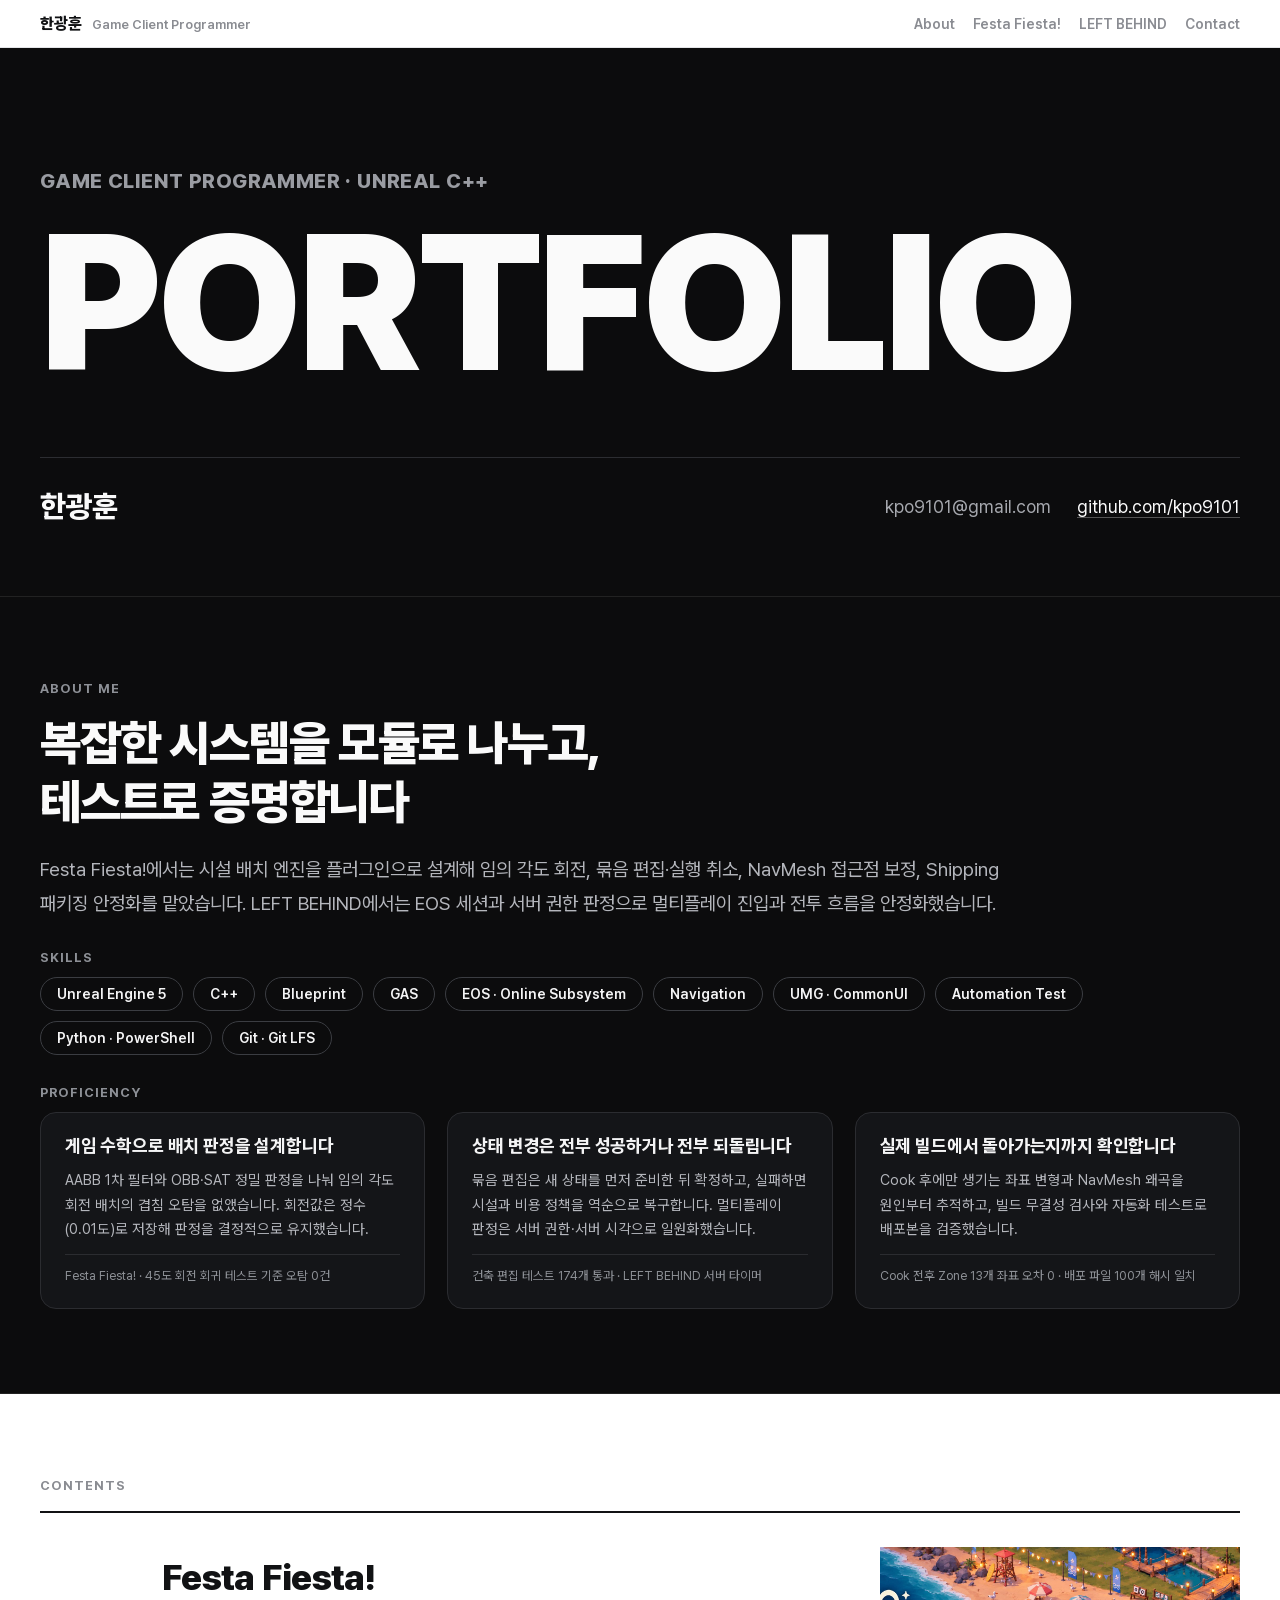
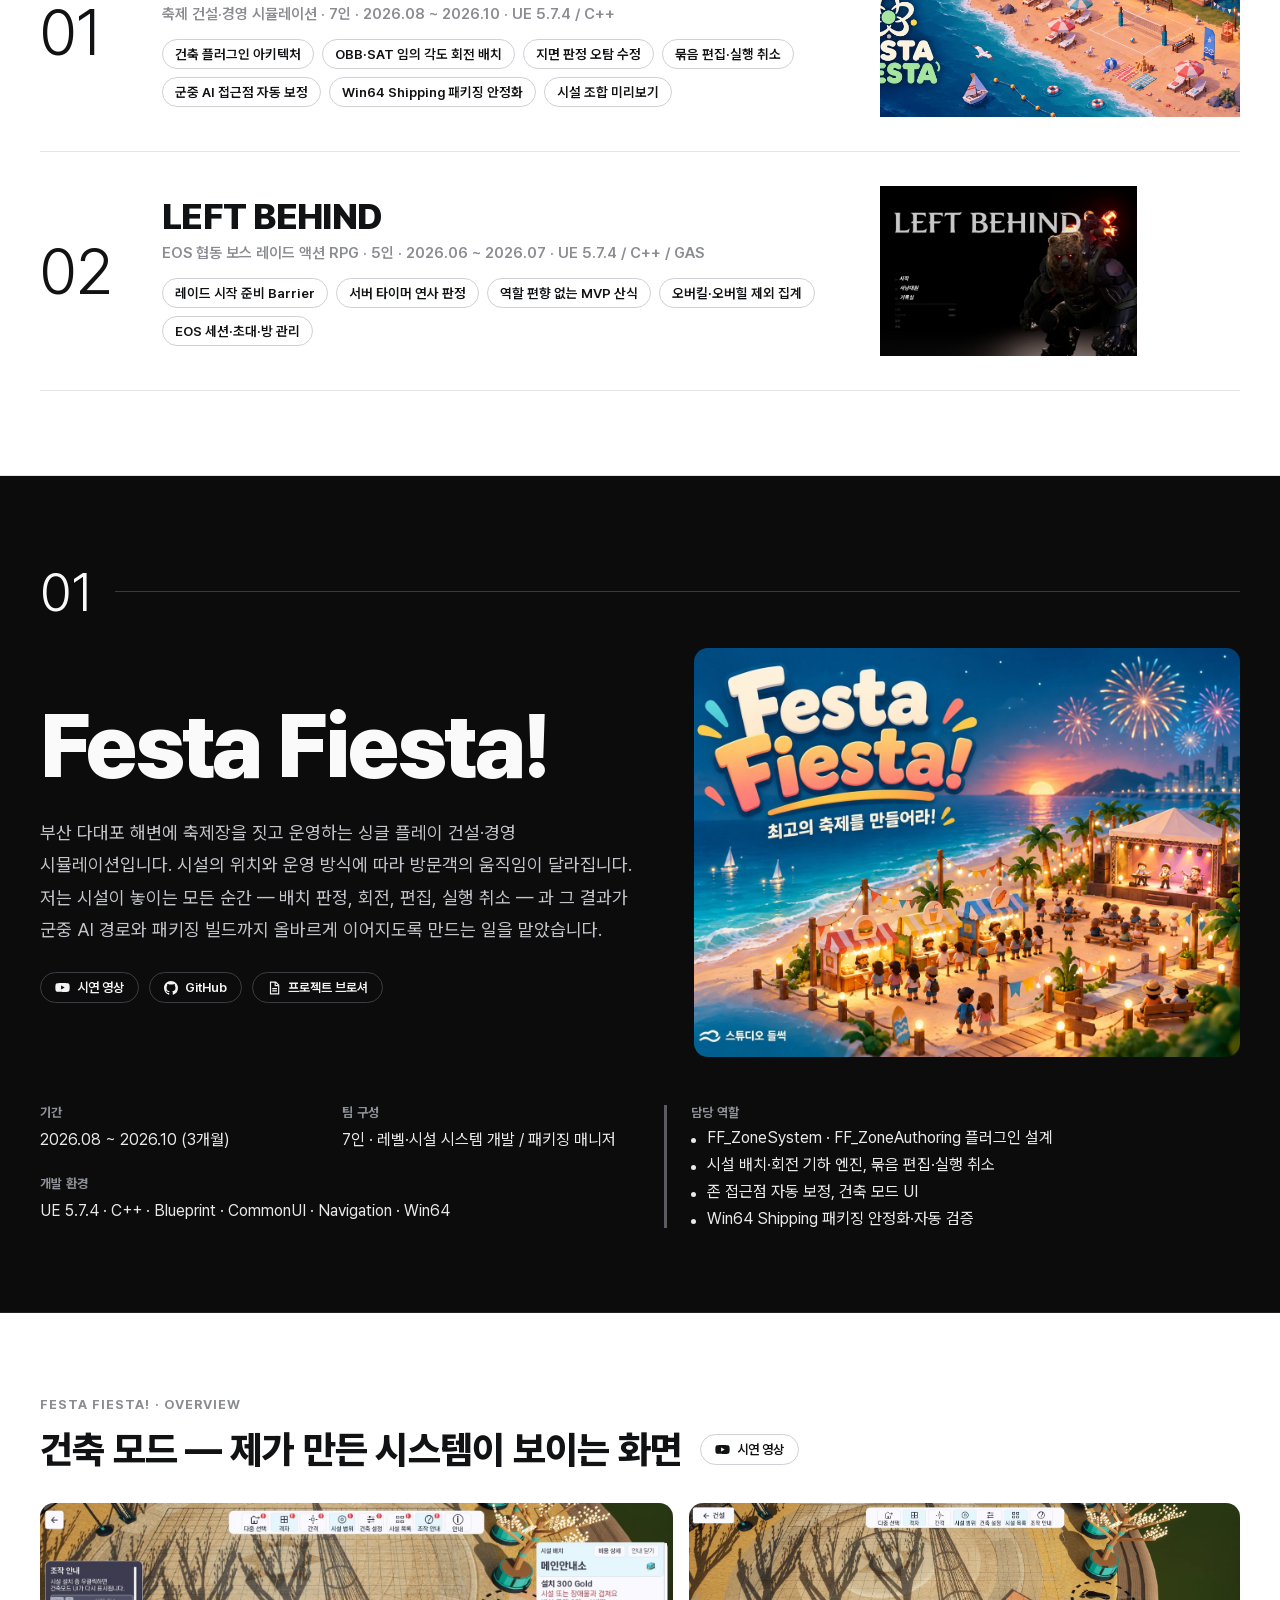
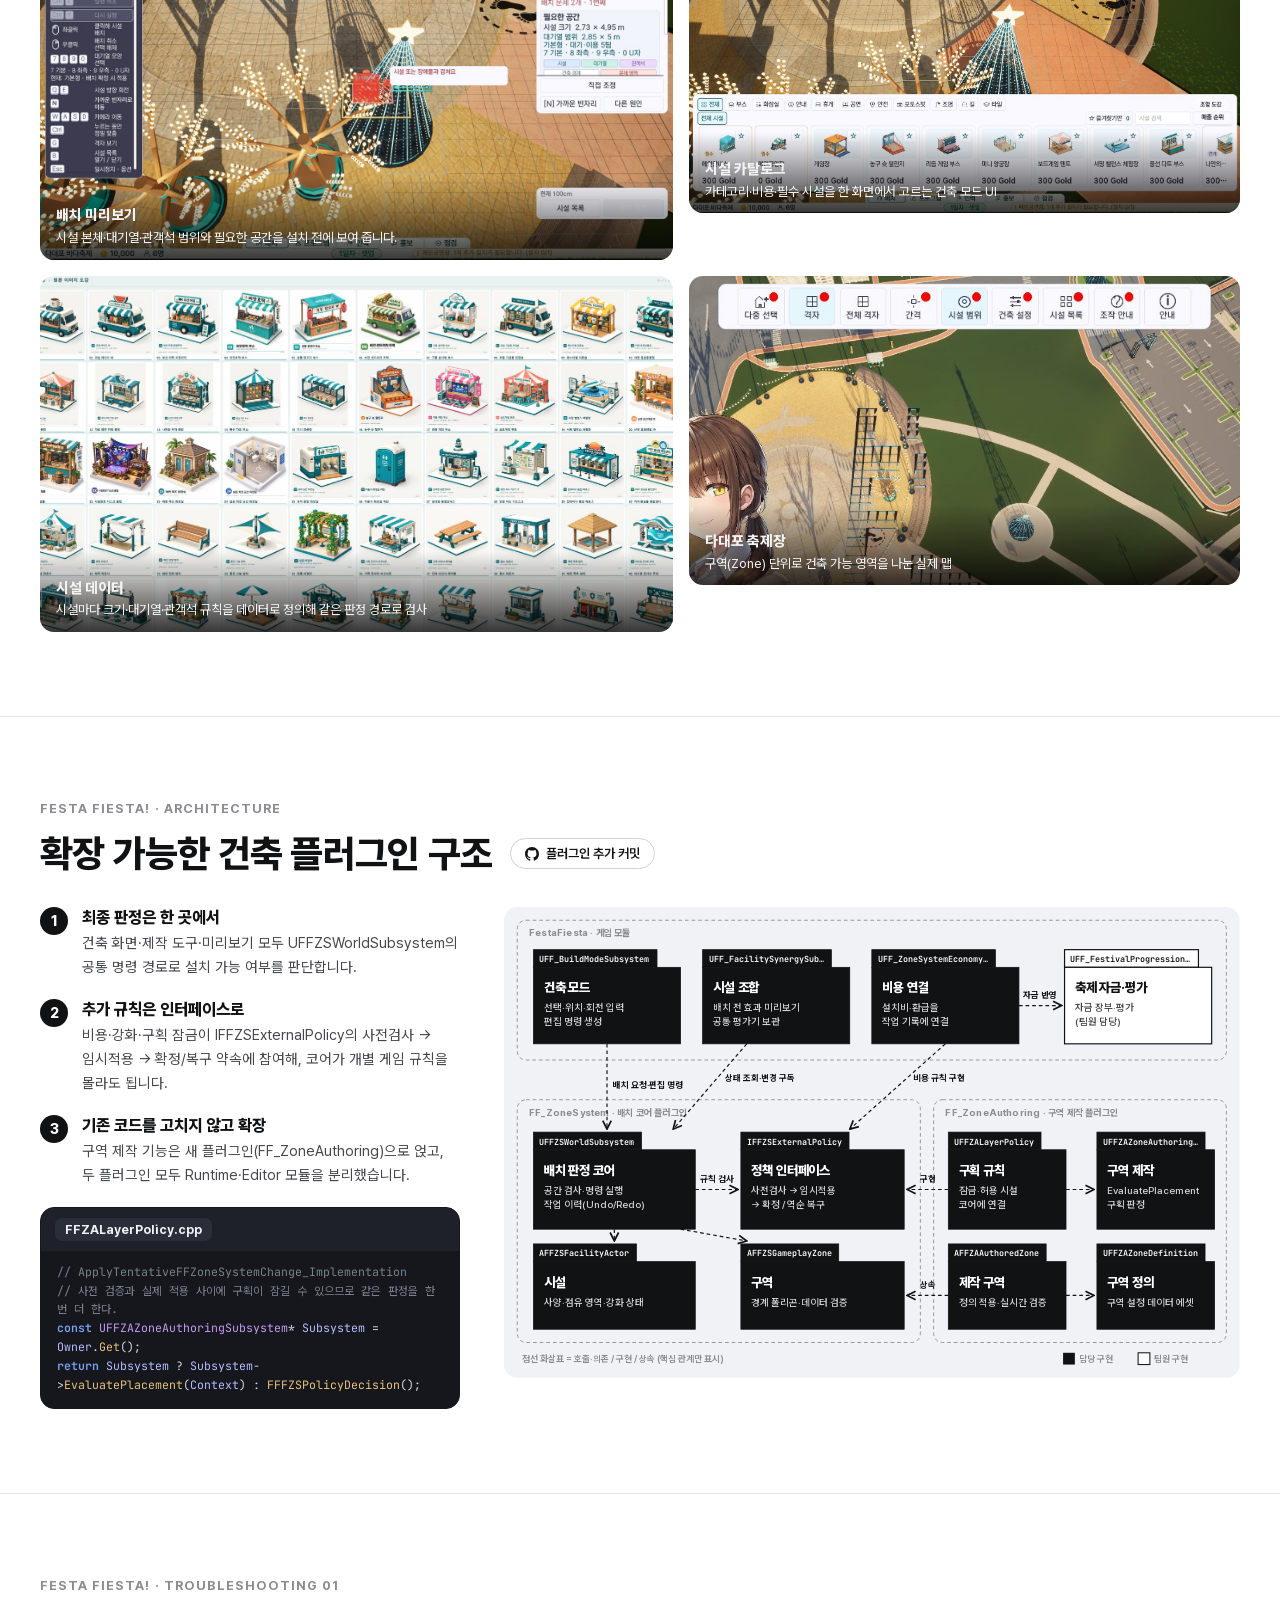
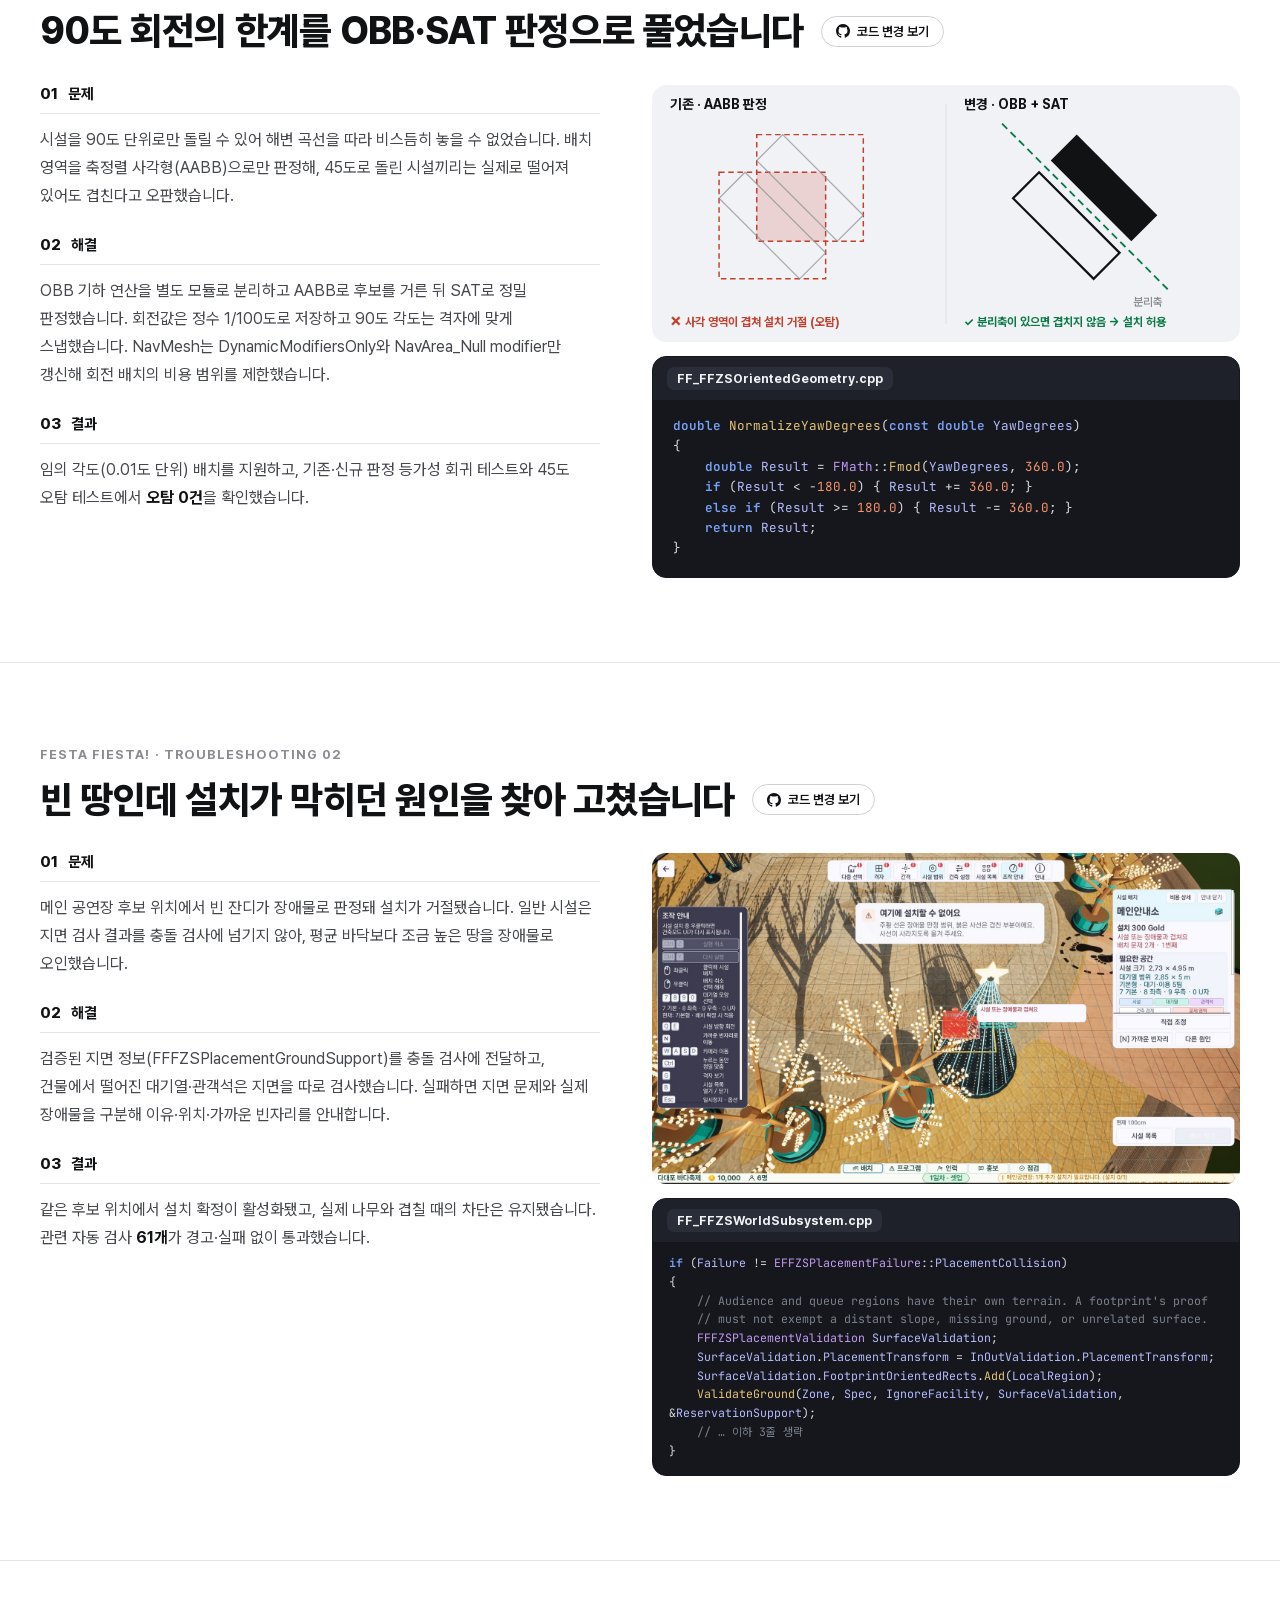
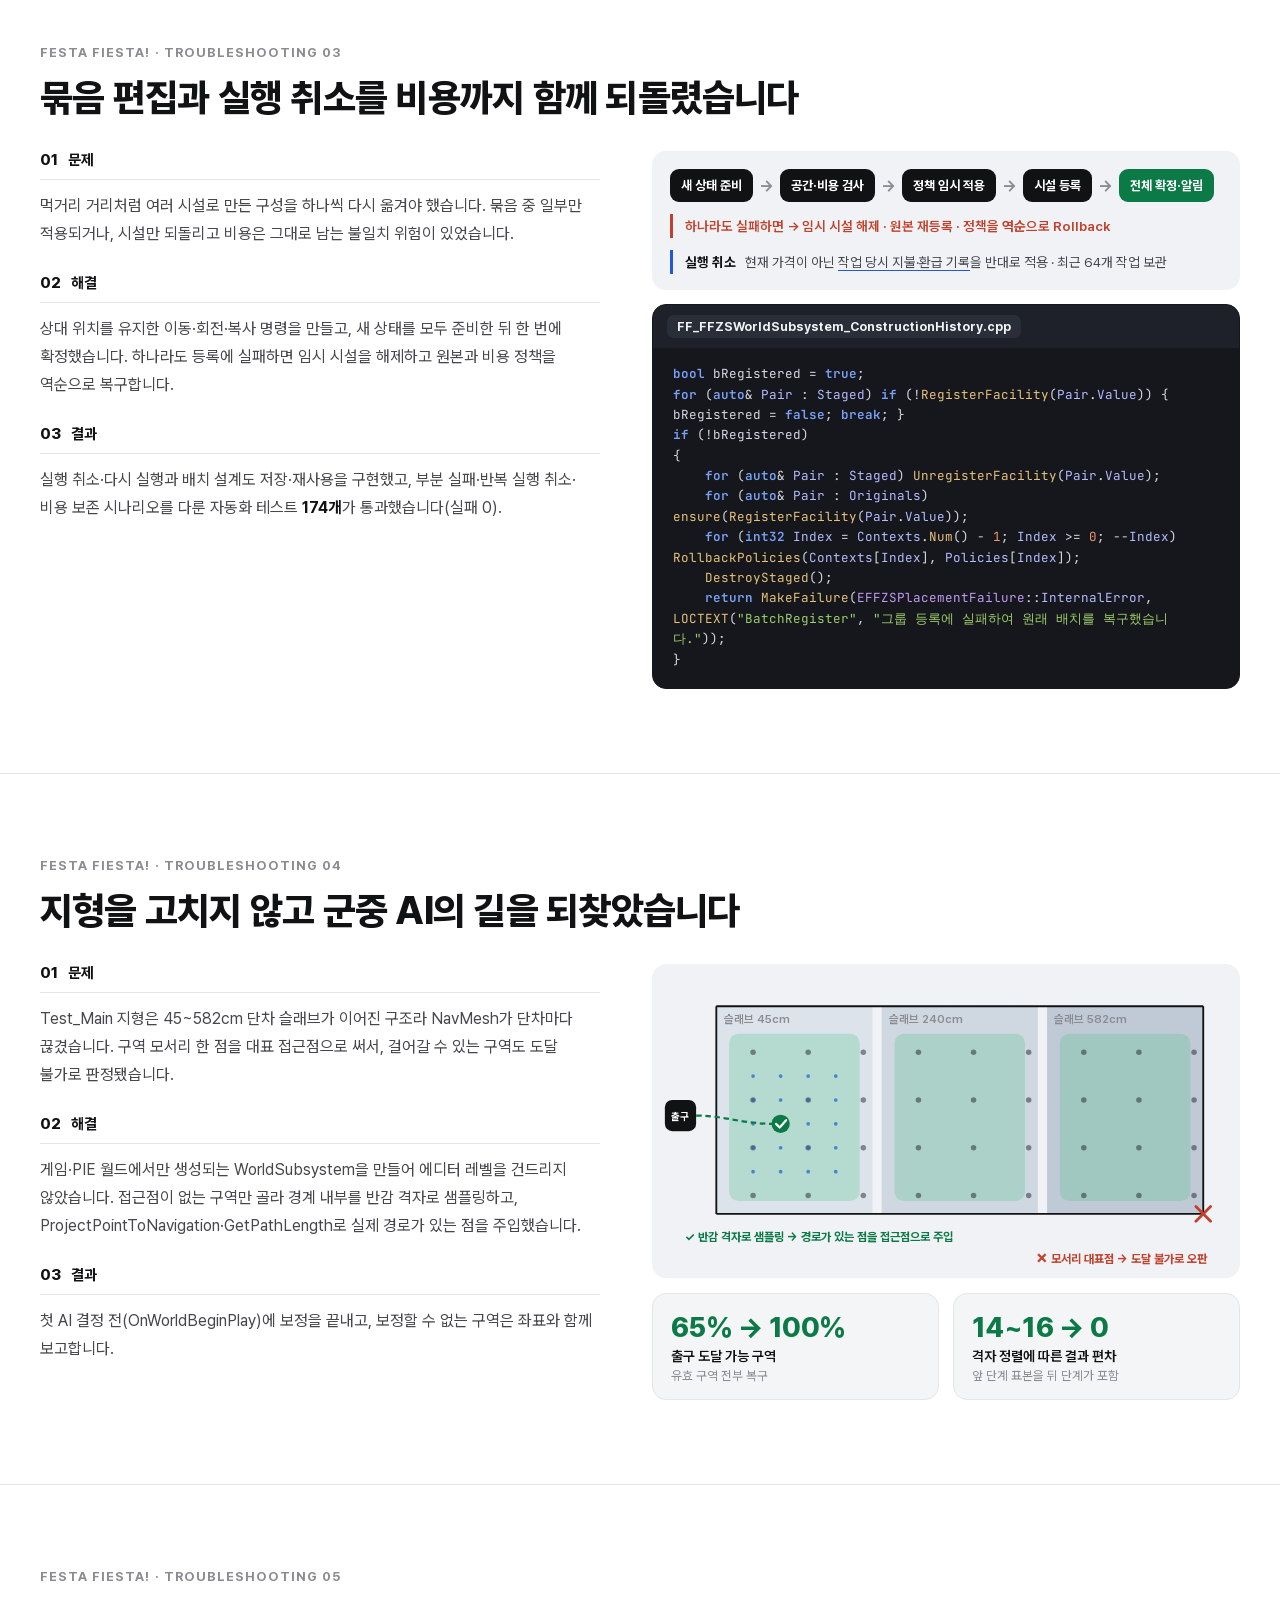
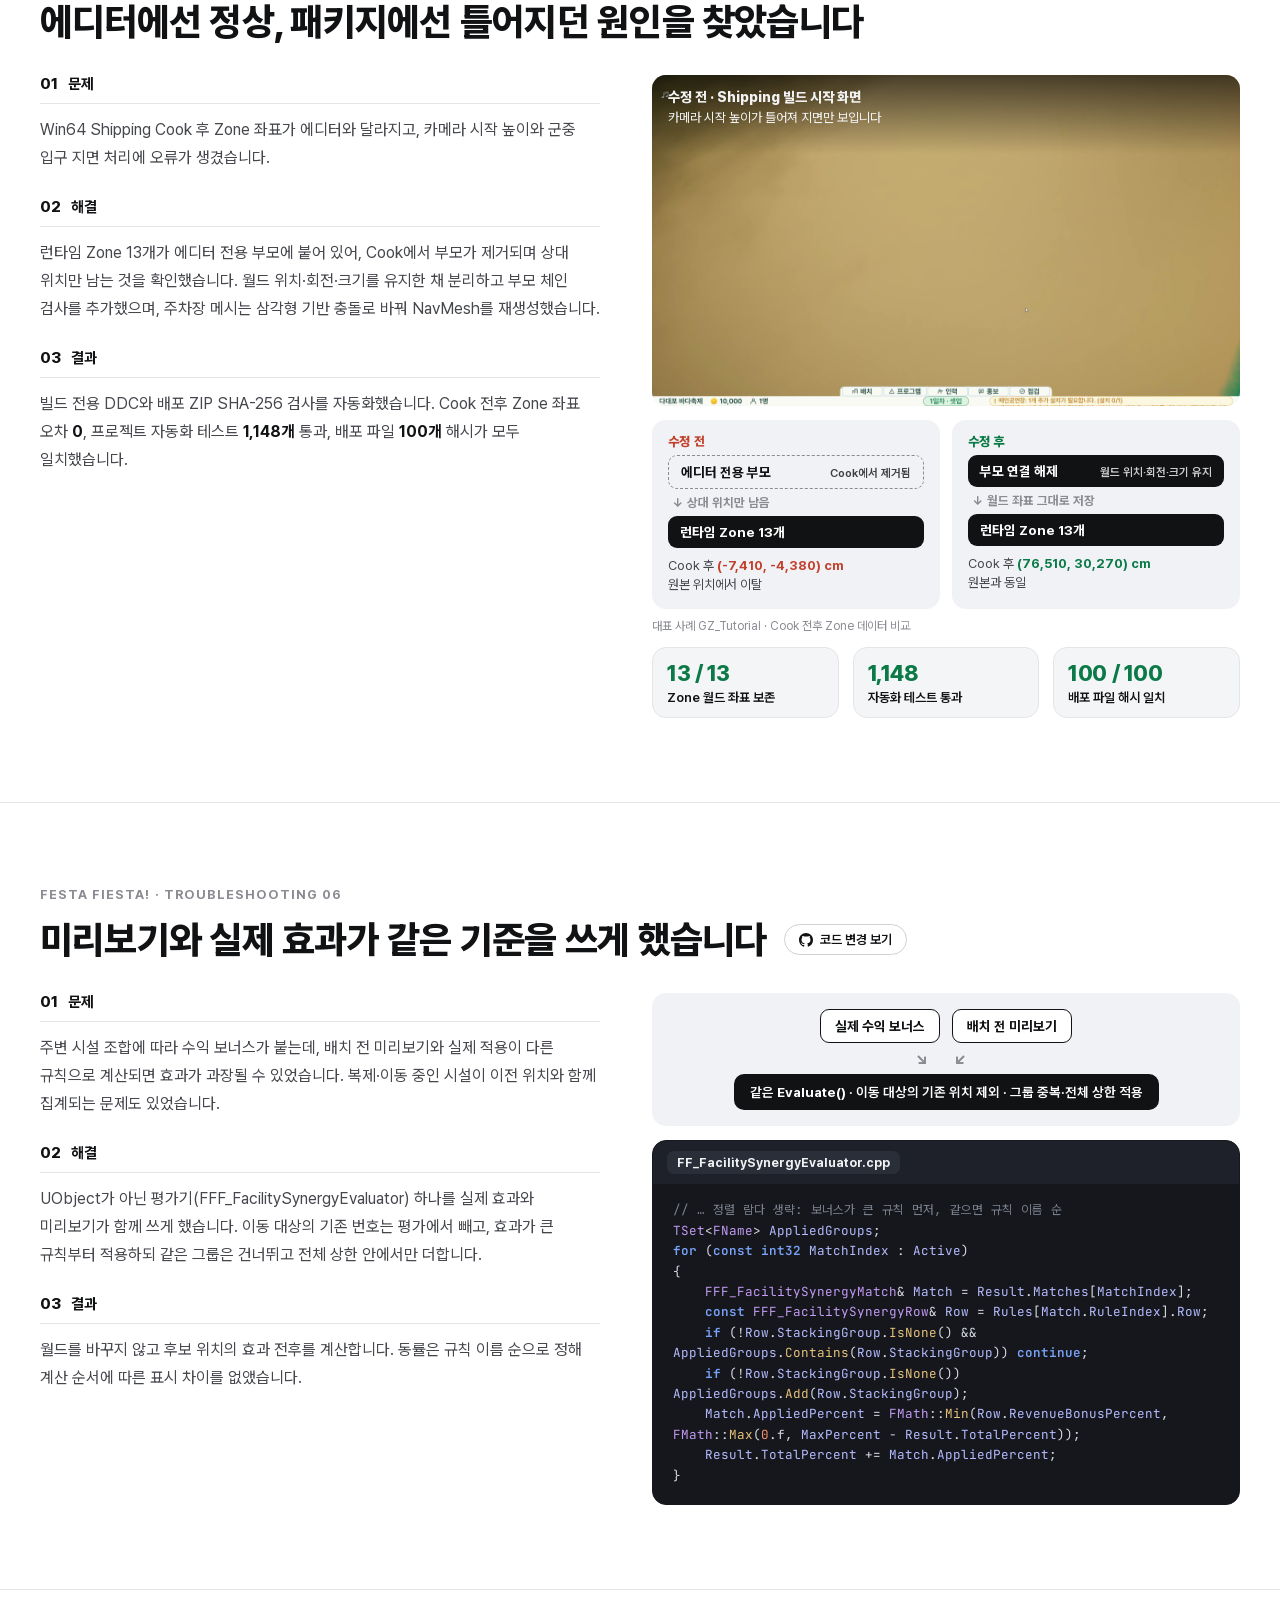
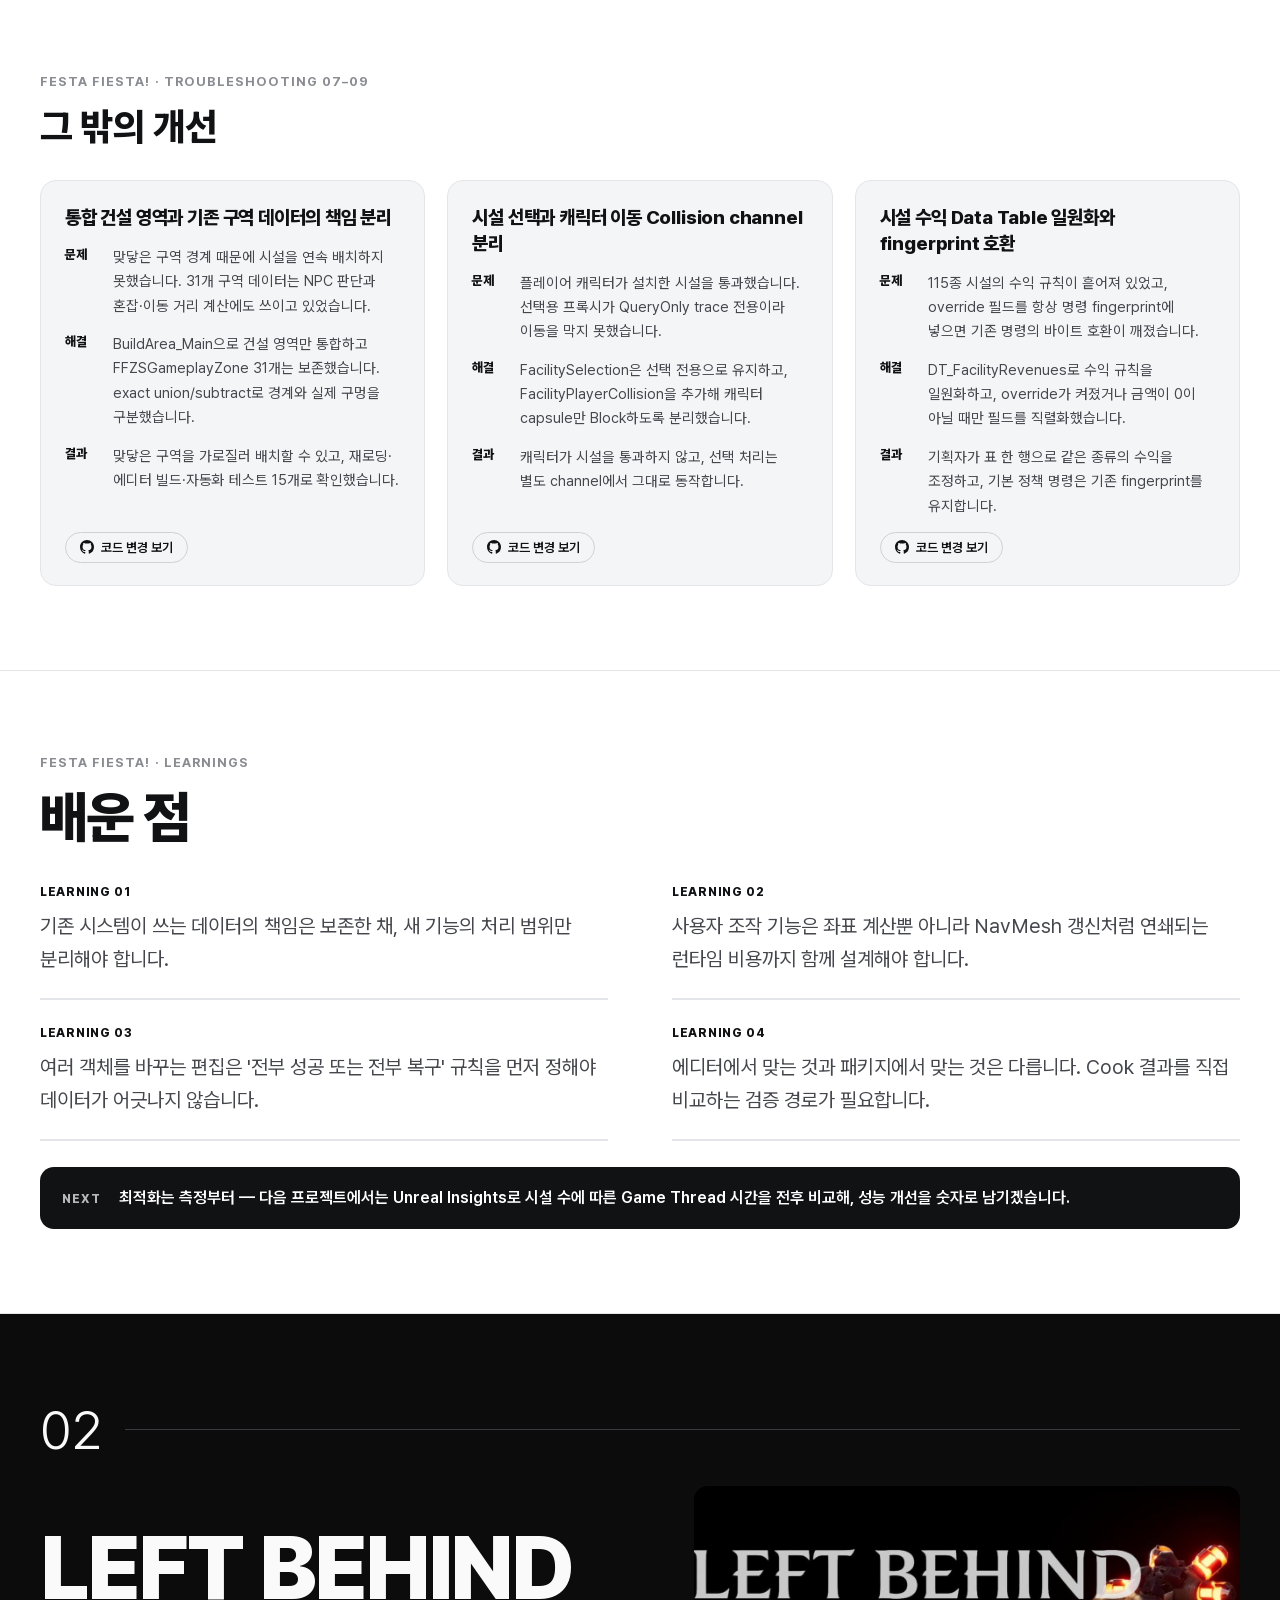
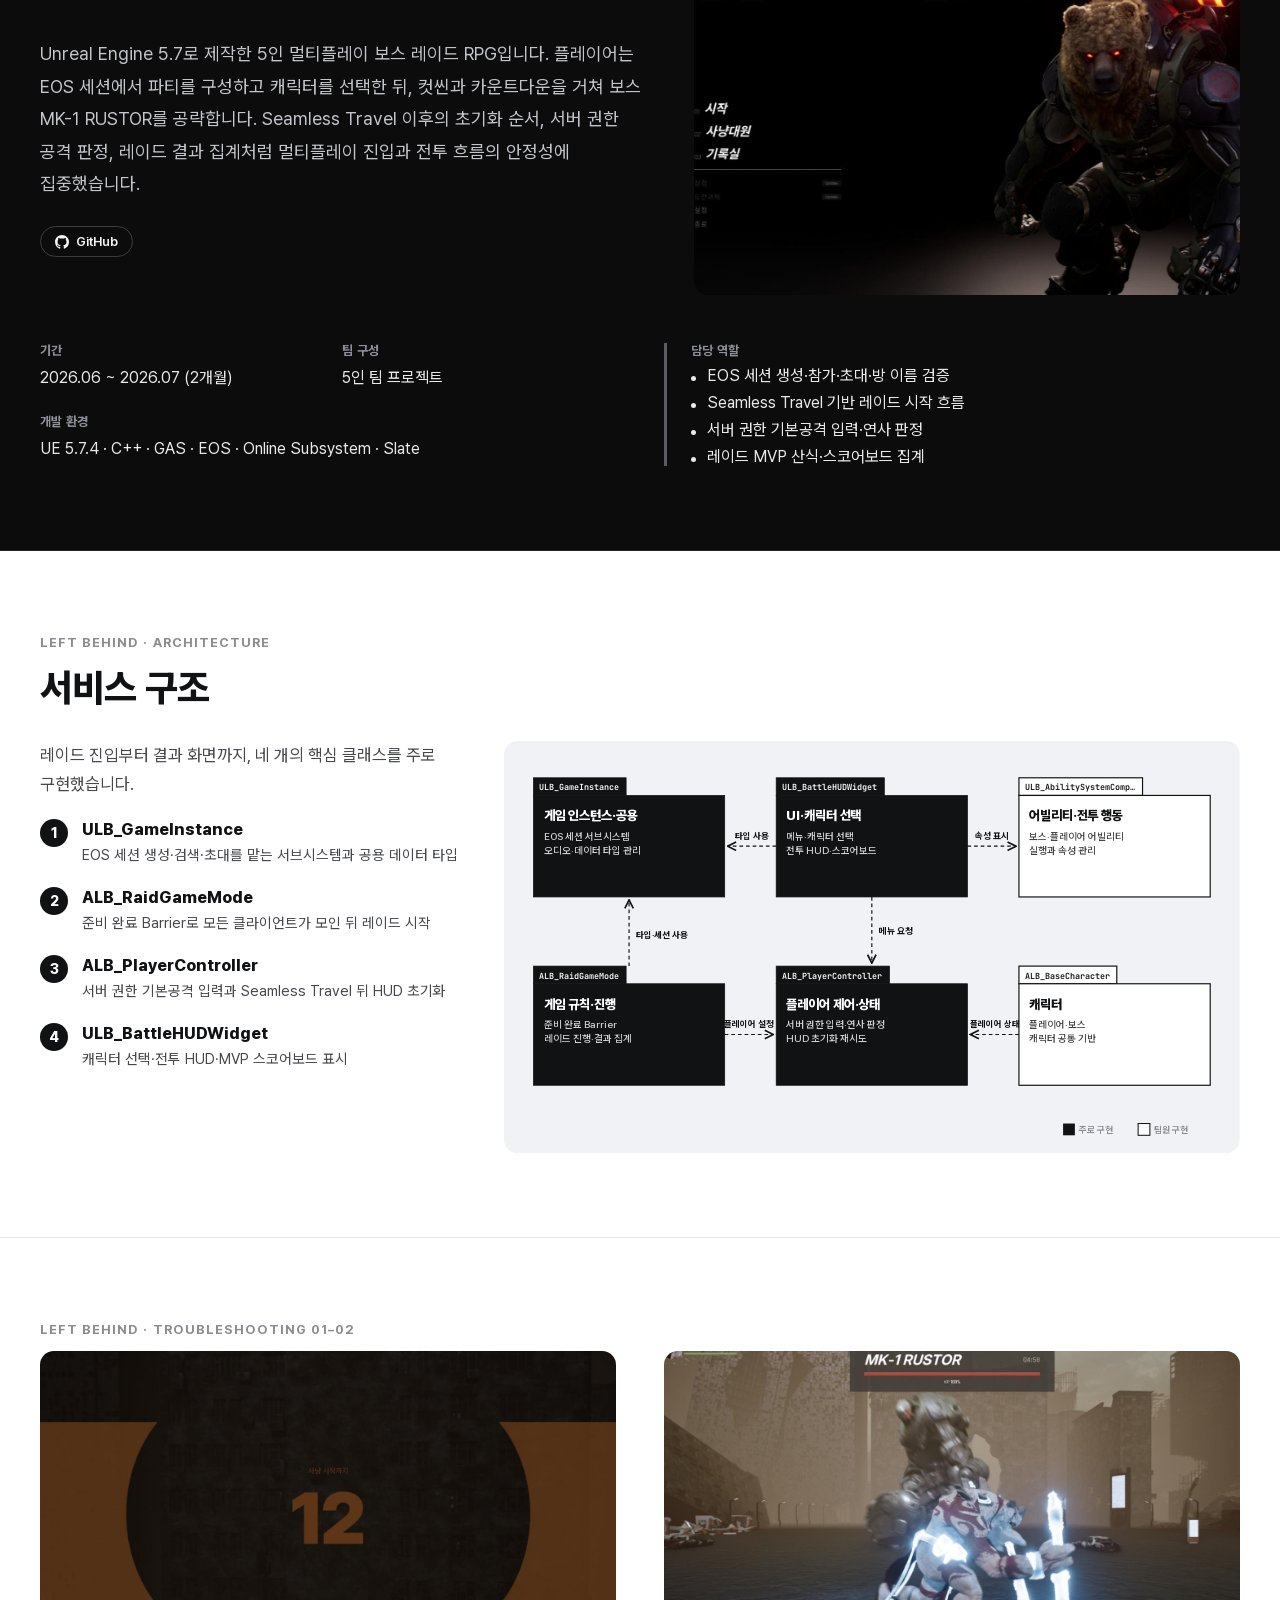
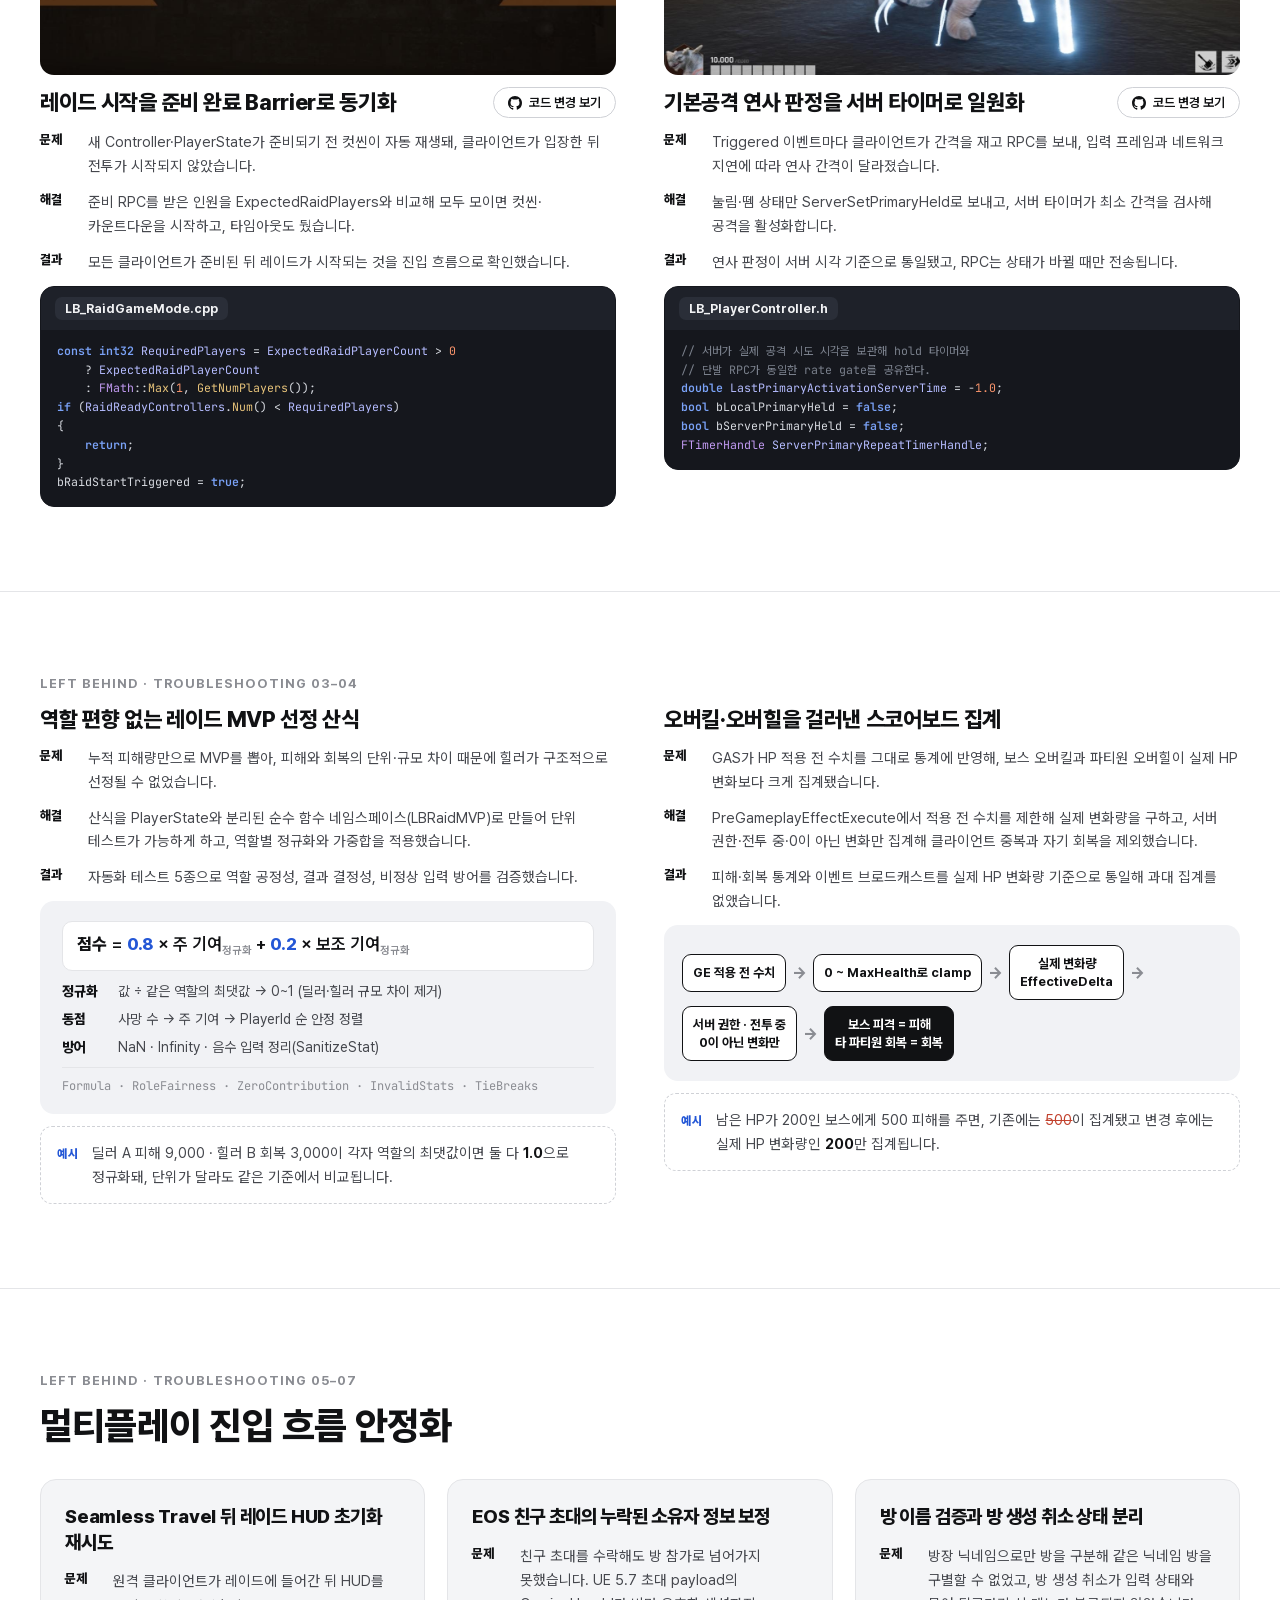
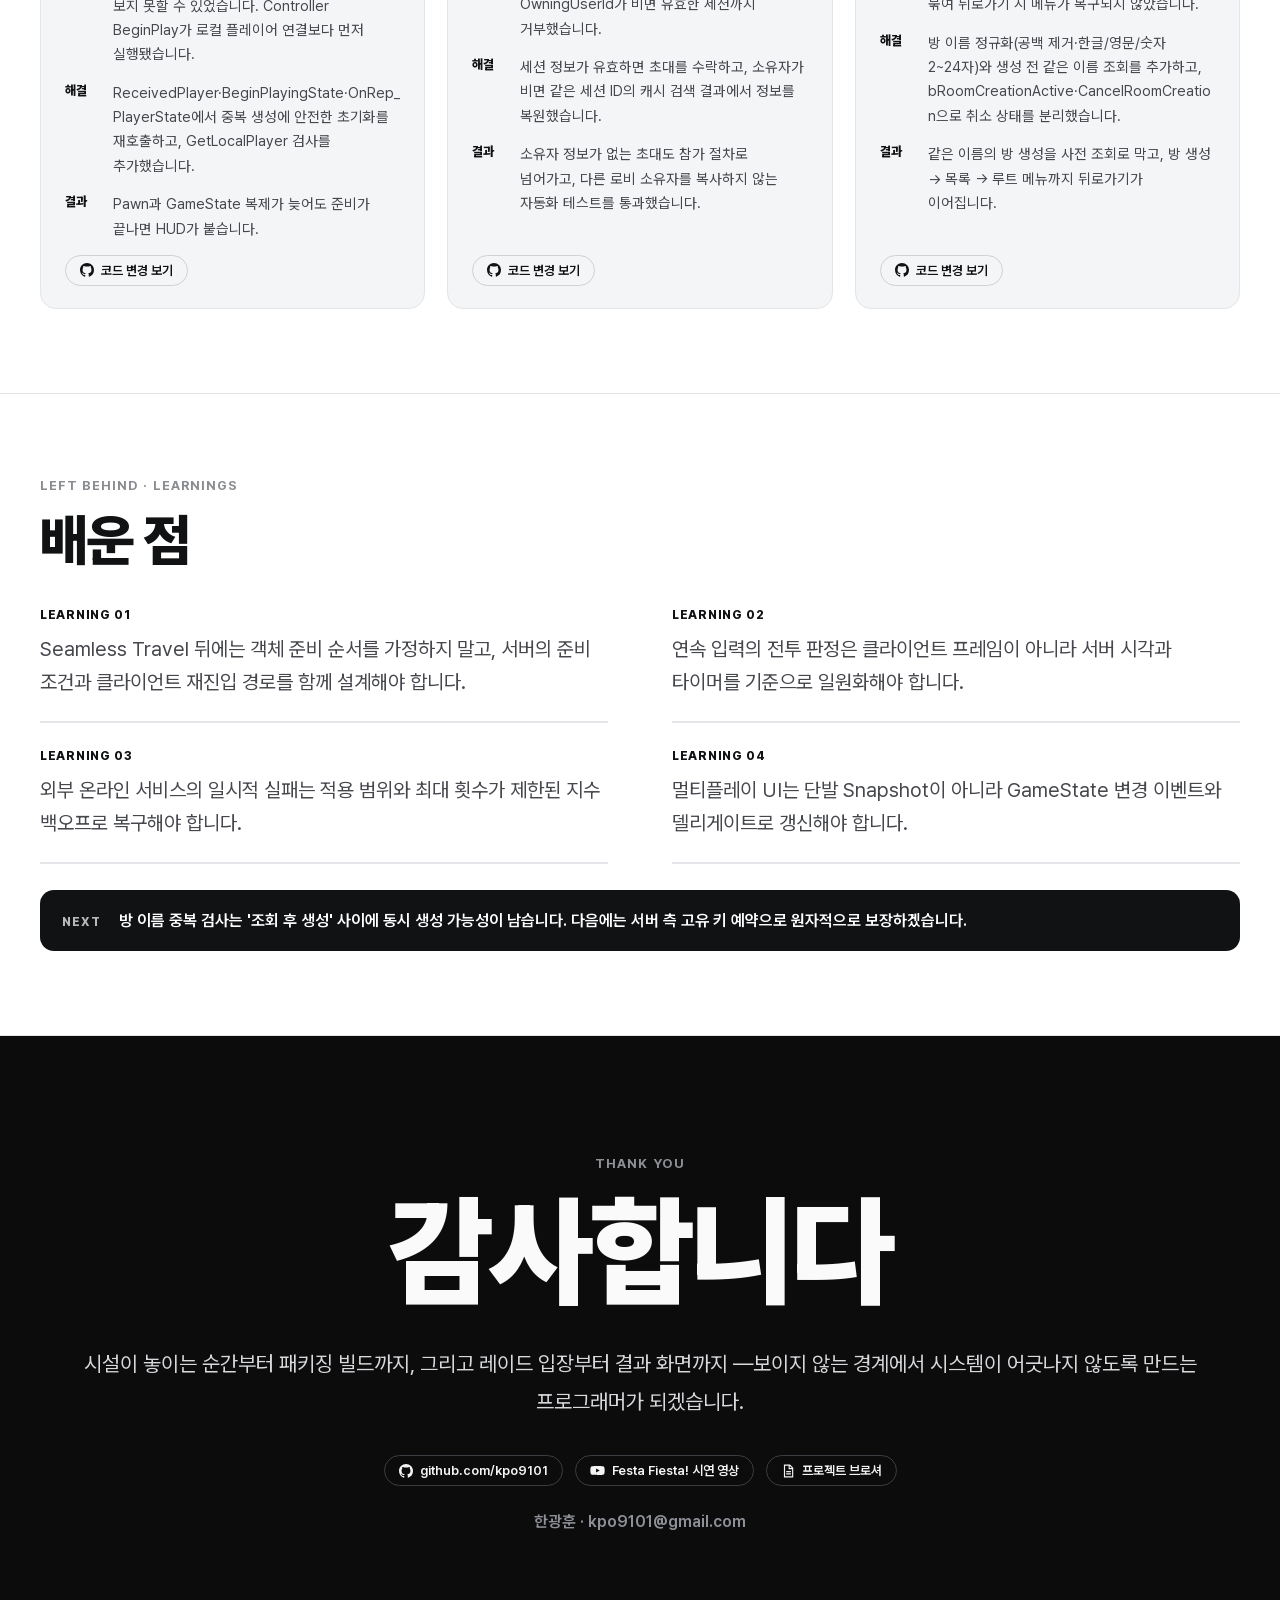
==== index.html @ 4311ffe2 "포트폴리오 사이트 추가" ====
<!doctype html>
<html lang="ko">
<head>
<meta charset="utf-8">
<meta name="viewport" content="width=device-width, initial-scale=1, viewport-fit=cover">
<title>한광훈 포트폴리오</title>
<meta name="description" content="Unreal C++ 게임 클라이언트 프로그래머 한광훈의 포트폴리오 — Festa Fiesta! 건축 플러그인·OBB/SAT 배치·패키징 안정화, LEFT BEHIND EOS 멀티플레이">
<meta property="og:type" content="website">
<meta property="og:title" content="한광훈 포트폴리오 · Unreal C++ 게임 클라이언트 프로그래머">
<meta property="og:description" content="Unreal C++ 게임 클라이언트 프로그래머 한광훈의 포트폴리오 — Festa Fiesta! 건축 플러그인·OBB/SAT 배치·패키징 안정화, LEFT BEHIND EOS 멀티플레이">
<meta property="og:url" content="https://kpo9101.github.io/">
<meta property="og:image" content="https://kpo9101.github.io/img/ff_cover.jpg">
<meta name="twitter:card" content="summary_large_image">
<link rel="icon" href="data:image/svg+xml,%3Csvg xmlns='http://www.w3.org/2000/svg' viewBox='0 0 64 64'%3E%3Crect width='64' height='64' rx='14' fill='%230c0c0d'/%3E%3Ctext x='32' y='43' font-size='30' font-family='sans-serif' font-weight='800' fill='%23fafafa' text-anchor='middle'%3EH%3C/text%3E%3C/svg%3E">
<style>:root { color-scheme: light; } html, body { margin: 0; } @font-face { font-family: "Pretendard"; font-weight: 45 920; font-display: swap; src: url("fonts/PretendardVariable.woff2") format("woff2-variations"), url("fonts/PretendardVariable.woff2") format("woff2"); }
@font-face { font-family: "JBMono"; font-weight: 400; src: url("fonts/jetbrains-mono-latin-400-normal.woff2") format("woff2"); }
@font-face { font-family: "JBMono"; font-weight: 600; src: url("fonts/jetbrains-mono-latin-600-normal.woff2") format("woff2"); }

:root {
  --bg: #ffffff; --fg: #111214; --body: #45474d; --muted: #8a8c92; --line: #e4e5e8; --card: #f4f5f7; --chip-bd: #cfd1d6;
  --accent: #2457d6; --ok: #0b7a47; --bad: #c2412d; --em: #111214;
  --dg-bg: #f1f2f5; --bx-s: #111214; --bx-s-fg: #ffffff; --bx-w: #ffffff; --bx-w-fg: #111214; --bx-bd: #111214;
  --code-bg: #15171d; --code-head: #1e2129; --code-fg: #d7dae0; --code-bd: #15171d;
  --dark-bg: #0c0c0d; --dark-fg: #f4f4f5;
  --slab0: #dde3ea; --slab1: #cfd7e1; --slab2: #c0cad7; --focus: #2457d6;
}
@media (prefers-color-scheme: dark) {
  :root:not([data-theme="light"]) {
    --bg: #131417; --fg: #eeeff1; --body: #b9bbc1; --muted: #8b8e95; --line: #2a2c31; --card: #1c1e22; --chip-bd: #3a3d44;
    --accent: #7ea2ff; --ok: #4cc38a; --bad: #ff8a73; --em: #ffffff;
    --dg-bg: #1a1c20; --bx-s: #eeeff1; --bx-s-fg: #111214; --bx-w: #1f2126; --bx-w-fg: #eeeff1; --bx-bd: #cfd1d6;
    --slab0: #2a3038; --slab1: #323a44; --slab2: #3b4450; --focus: #7ea2ff; --code-bg: #0d0e12; --code-head: #17191f; --code-bd: #2e3138; color-scheme: dark;
  }
}
:root[data-theme="dark"] {
  --bg: #131417; --fg: #eeeff1; --body: #b9bbc1; --muted: #8b8e95; --line: #2a2c31; --card: #1c1e22; --chip-bd: #3a3d44;
  --accent: #7ea2ff; --ok: #4cc38a; --bad: #ff8a73; --em: #ffffff;
  --dg-bg: #1a1c20; --bx-s: #eeeff1; --bx-s-fg: #111214; --bx-w: #1f2126; --bx-w-fg: #eeeff1; --bx-bd: #cfd1d6;
  --slab0: #2a3038; --slab1: #323a44; --slab2: #3b4450; --focus: #7ea2ff; --code-bg: #0d0e12; --code-head: #17191f; --code-bd: #2e3138; color-scheme: dark;
}

* { box-sizing: border-box; }
html, body { margin: 0; padding: 0; }
body { background: var(--bg); color: var(--fg); font-family: "Pretendard", "Apple SD Gothic Neo", "Malgun Gothic", "Noto Sans CJK KR", "Noto Sans KR", system-ui, sans-serif; word-break: keep-all; overflow-wrap: anywhere; -webkit-print-color-adjust: exact; print-color-adjust: exact; text-rendering: optimizeLegibility; }
a { color: inherit; text-decoration: none; }
a:focus-visible { outline: 2px solid var(--focus); outline-offset: 3px; border-radius: 6px; }
figure { margin: 0; }
img { display: block; max-width: 100%; }
h1, h2, h3, h4, h5, p { margin: 0; }
ul { margin: 0; padding-left: 18px; }

/* ---------- shared components ---------- */
.page { position: relative; background: var(--bg); color: var(--fg); }
.page.dark { background: var(--dark-bg); color: var(--dark-fg); --fg: #f4f4f5; --body: #b4b6bc; --muted: #8d9096; --line: #2b2c30; --card: #18191c; --chip-bd: #3b3d42; --accent: #8aaaff; }
.tabs { display: flex; gap: 22px; font-size: 13px; font-weight: 700; letter-spacing: .06em; color: var(--muted); }
.tabs span { padding-bottom: 8px; border-bottom: 2px solid transparent; }
.tabs span.on { color: var(--fg); border-color: var(--fg); }
.eyebrow { font-size: 13px; font-weight: 700; letter-spacing: .08em; color: var(--muted); text-transform: uppercase; }
.eyebrow.center { text-align: center; }
.foot { display: flex; justify-content: space-between; font-size: 12px; font-weight: 700; letter-spacing: .04em; color: var(--muted); }
.t-head { display: flex; align-items: center; gap: 18px; flex-wrap: wrap; }
.t-title { font-size: 38px; font-weight: 800; letter-spacing: -0.02em; line-height: 1.25; color: var(--fg); }
.pill { display: inline-flex; align-items: center; gap: 7px; padding: 7px 14px; border: 1px solid var(--chip-bd); border-radius: 999px; font-size: 13px; font-weight: 600; color: var(--fg); background: transparent; white-space: nowrap; }
.pill:hover { border-color: var(--fg); }
.pill-dark { border-color: #3b3d42; color: #f4f4f5; }
.pills { display: flex; gap: 10px; flex-wrap: wrap; }
em { font-style: normal; font-weight: 700; color: var(--em); }

.blk h4 { font-size: 15px; font-weight: 700; color: var(--fg); padding-bottom: 10px; border-bottom: 1px solid var(--line); margin-bottom: 12px; }
.blk h4 b { font-weight: 800; margin-right: 6px; letter-spacing: .02em; }
.blk p { font-size: 16px; line-height: 1.75; color: var(--body); }
.blk + .blk { margin-top: 26px; }

.shot { border-radius: 14px; overflow: hidden; background: var(--card); }
.shot img { width: 100%; height: 100%; object-fit: cover; }
.shot.contain img { object-fit: contain; background: #f3f6f8; }

.code { background: var(--code-bg); border-radius: 14px; overflow: hidden; color: var(--code-fg); border: 1px solid var(--code-bd); }
.code-head { background: var(--code-head); padding: 10px 14px; }
.code-head span { display: inline-block; font-size: 12.5px; font-weight: 700; color: #f1f2f4; background: #2a2e38; padding: 4px 10px; border-radius: 7px; }
.code pre { margin: 0; padding: 16px 20px 18px; font-family: "JBMono", "DejaVu Sans Mono", ui-monospace, monospace; font-size: 12.6px; line-height: 1.62; white-space: pre-wrap; word-break: normal; overflow-wrap: anywhere; tab-size: 4; font-variant-ligatures: none; font-feature-settings: "liga" 0, "calt" 0; }
.code-xs pre { font-size: 11.6px; padding: 12px 16px 14px; }
.c-kw { color: #7aa2f7; font-weight: 600; } .c-fn { color: #e7c37a; } .c-ty { color: #c39bf3; } .c-id { color: #b5bcff; } .c-num { color: #f7936b; } .c-str { color: #9ece6a; } .c-com { color: #7a808c; font-family: "JBMono", "Pretendard", monospace; }

.chips { display: flex; gap: 10px; flex-wrap: wrap; }
.chip { border: 1px solid var(--chip-bd); border-radius: 999px; padding: 8px 16px; font-size: 14px; font-weight: 600; }
.mini-h { font-size: 13px; font-weight: 700; letter-spacing: .08em; color: var(--muted); }
.cards3 { display: grid; grid-template-columns: repeat(3, 1fr); gap: 22px; }
.pcard { border: 1px solid var(--line); border-radius: 16px; padding: 22px 24px; display: flex; flex-direction: column; gap: 12px; background: var(--card); }
.pcard h3 { font-size: 18px; font-weight: 750; letter-spacing: -0.01em; }
.pcard p { font-size: 14.5px; line-height: 1.7; color: var(--body); flex: 1; }
.pcard small { font-size: 12.5px; color: var(--muted); border-top: 1px solid var(--line); padding-top: 12px; line-height: 1.5; }

.metrics { display: grid; grid-template-columns: 1fr 1fr; gap: 14px; }
.metric { border: 1px solid var(--line); border-radius: 14px; padding: 16px 18px; background: var(--card); display: flex; flex-direction: column; gap: 4px; }
.metric strong { font-size: 28px; font-weight: 800; letter-spacing: -0.02em; color: var(--ok); }
.metric span { font-size: 14px; font-weight: 600; color: var(--fg); }
.metric small { font-size: 12.5px; color: var(--muted); }

/* diagrams */
.diagram { display: block; width: 100%; height: auto; font-family: "Pretendard", sans-serif; }
.sv-bg { fill: var(--dg-bg); }
.sv-h { font-size: 15px; font-weight: 700; fill: var(--fg); }
.sv-t { font-size: 12.5px; font-weight: 600; fill: var(--muted); }
.sv-bad { font-size: 13px; font-weight: 700; fill: var(--bad); }
.sv-ok { font-size: 13px; font-weight: 700; fill: var(--ok); }
.sv-div { stroke: var(--line); stroke-width: 1.5; }
.sv-aabb { fill: none; stroke: var(--bad); stroke-width: 1.6; stroke-dasharray: 6 4; }
.sv-hit { fill: var(--bad); opacity: .18; }
.sv-ghost { fill: none; stroke: var(--muted); stroke-width: 1.4; opacity: .7; }
.sv-obb { fill: var(--bx-s); }
.sv-obb2 { fill: none; stroke: var(--fg); stroke-width: 2.4; }
.sv-axis { stroke: var(--ok); stroke-width: 2; stroke-dasharray: 8 5; }
.sv-slab { stroke: none; } .sv-slab0 { fill: var(--slab0); } .sv-slab1 { fill: var(--slab1); } .sv-slab2 { fill: var(--slab2); }
.sv-nav { fill: #4cc38a; opacity: .28; }
.sv-zone { fill: none; stroke: var(--fg); stroke-width: 2; stroke-dasharray: 2 0; }
.sv-dot { fill: var(--fg); opacity: .45; } .sv-dot2 { fill: var(--accent); opacity: .7; }
.sv-badg line { stroke: var(--bad); stroke-width: 3; stroke-linecap: round; }
.sv-exit { fill: var(--bx-s); } .sv-exitt { font-size: 11px; font-weight: 700; fill: var(--bx-s-fg); }
.sv-path { fill: none; stroke: var(--ok); stroke-width: 2.4; stroke-dasharray: 6 4; }
.sv-anchor { fill: var(--ok); } .sv-check { fill: none; stroke: #fff; stroke-width: 2.4; stroke-linecap: round; stroke-linejoin: round; }

.mod { fill: none; stroke: var(--muted); stroke-width: 1.2; stroke-dasharray: 5 4; }
.mod-t { font-size: 13px; font-weight: 700; fill: var(--muted); letter-spacing: .02em; }
.bx-s .bx-body, .bx-s .bx-tab { fill: var(--bx-s); stroke: var(--bx-s); }
.bx-s .bx-tag { fill: var(--bx-s-fg); } .bx-s .bx-title { fill: var(--bx-s-fg); } .bx-s .bx-desc { fill: var(--bx-s-fg); opacity: .82; }
.bx-w .bx-body, .bx-w .bx-tab { fill: var(--bx-w); stroke: var(--bx-bd); stroke-width: 1.6; }
.bx-w .bx-tag, .bx-w .bx-title, .bx-w .bx-desc { fill: var(--bx-w-fg); } .bx-w .bx-desc { opacity: .8; }
.bx-i .bx-body { stroke-dasharray: 0; }
.bx-tag { font-family: "JBMono", monospace; font-size: 11.5px; font-weight: 600; }
.bx-title { font-size: 18px; font-weight: 800; letter-spacing: -0.01em; }
.bx-desc { font-size: 13.5px; font-weight: 500; }
.ar { stroke: var(--fg); stroke-width: 1.6; stroke-dasharray: 5 4; }
.ar-h { stroke: var(--fg); stroke-width: 1.6; }
.ar-t { font-size: 12px; font-weight: 700; fill: var(--fg); }
.lg-s { fill: var(--bx-s); } .lg-w { fill: var(--bx-w); stroke: var(--bx-bd); stroke-width: 1.4; }
.lg-t { font-size: 12.5px; font-weight: 600; fill: var(--muted); }

/* flow / formula / steps */
.flow { background: var(--dg-bg); border-radius: 14px; padding: 18px 18px 16px; display: flex; flex-direction: column; gap: 12px; }
.fl-row { display: flex; align-items: center; gap: 6px; flex-wrap: wrap; }
.fl-row span { background: var(--bx-s); color: var(--bx-s-fg); font-size: 13px; font-weight: 700; padding: 9px 11px; border-radius: 9px; }
.fl-row span.fl-ok { background: var(--ok); color: #fff; }
.fl-row i { font-style: normal; color: var(--muted); font-weight: 700; }
.fl-back { font-size: 13.5px; font-weight: 600; color: var(--bad); border-left: 3px solid var(--bad); padding: 4px 0 4px 12px; }
.fl-undo { font-size: 13.5px; color: var(--body); border-left: 3px solid var(--accent); padding: 4px 0 4px 12px; }
.fl-undo b { color: var(--fg); margin-right: 6px; } .fl-undo u { text-decoration-color: var(--accent); text-underline-offset: 3px; }
.same-eval { background: var(--dg-bg); border-radius: 14px; padding: 16px; display: flex; flex-direction: column; align-items: center; gap: 6px; }
.se-src { display: flex; gap: 12px; } .se-src span { border: 1.6px solid var(--bx-bd); background: var(--bx-w); color: var(--bx-w-fg); border-radius: 9px; padding: 8px 14px; font-size: 13.5px; font-weight: 700; }
.se-arrow { color: var(--muted); font-weight: 800; letter-spacing: 10px; }
.se-core { background: var(--bx-s); color: var(--bx-s-fg); border-radius: 10px; padding: 10px 16px; font-size: 13.5px; font-weight: 600; text-align: center; }
.formula { background: var(--dg-bg); border-radius: 14px; padding: 20px 22px; display: flex; flex-direction: column; gap: 12px; }
.fx { font-size: 17px; font-weight: 600; color: var(--fg); background: var(--bg); border: 1px solid var(--line); border-radius: 10px; padding: 12px 14px; }
.fx b { color: var(--accent); font-weight: 800; } .fx-k { font-weight: 800; } .fx sub { font-size: 11px; color: var(--muted); }
.fx-row { font-size: 14px; color: var(--body); } .fx-row span { display: inline-block; min-width: 52px; font-weight: 800; color: var(--fg); }
.tags { font-family: "JBMono", monospace; font-size: 12px; color: var(--muted); border-top: 1px solid var(--line); padding-top: 10px; }
.steps { background: var(--dg-bg); border-radius: 14px; padding: 20px 18px; display: flex; align-items: center; gap: 6px; flex-wrap: wrap; }
.steps span { background: var(--bx-w); border: 1.6px solid var(--bx-bd); color: var(--bx-w-fg); font-size: 13px; font-weight: 700; padding: 9px 10px; border-radius: 9px; line-height: 1.35; text-align: center; }
.steps span.ok { background: var(--bx-s); color: var(--bx-s-fg); border-color: var(--bx-s); }
.steps i { font-style: normal; color: var(--muted); font-weight: 800; }

.example { display: flex; gap: 14px; align-items: baseline; border: 1px dashed var(--chip-bd); border-radius: 12px; padding: 14px 16px; }
.example span { font-size: 12px; font-weight: 800; letter-spacing: .06em; color: var(--accent); white-space: nowrap; }
.example p { font-size: 14.5px; line-height: 1.65; color: var(--body); }
.example b { color: var(--fg); } .example s { color: var(--bad); }

/* packaging comparison */
.pkg-shot { position: relative; }
.pkg-shot img { object-position: center bottom; }
.pkg-shot figcaption { position: absolute; left: 0; right: 0; top: 0; padding: 12px 16px 26px; font-size: 13px; line-height: 1.5; color: #f2f2f3; background: linear-gradient(to bottom, rgba(0,0,0,.62), rgba(0,0,0,0)); }
.pkg-shot figcaption b { display: block; font-size: 14px; font-weight: 800; }
.cmp { display: grid; grid-template-columns: 1fr 1fr; gap: 12px; }
.cmp-col { border-radius: 14px; padding: 14px 16px; background: var(--dg-bg); display: flex; flex-direction: column; gap: 6px; min-width: 0; }
.cmp-col h5 { font-size: 13px; font-weight: 800; letter-spacing: .02em; }
.cmp-col.bad h5 { color: var(--bad); } .cmp-col.ok h5 { color: var(--ok); }
.cmp .node { background: var(--bx-s); color: var(--bx-s-fg); border-radius: 9px; padding: 8px 12px; font-size: 13.5px; font-weight: 700; display: flex; justify-content: space-between; align-items: baseline; gap: 8px; flex-wrap: wrap; }
.cmp .node small { font-size: 11.5px; font-weight: 600; opacity: .8; }
.cmp .node.ghost { background: transparent; color: var(--fg); border: 1.6px dashed var(--muted); }
.cmp .link { font-size: 12.5px; font-weight: 700; color: var(--muted); padding-left: 4px; }
.cmp .pos { font-size: 13px; line-height: 1.5; color: var(--body); margin-top: 2px; }
.cmp-col.bad .pos b { color: var(--bad); } .cmp-col.ok .pos b { color: var(--ok); }
.cmp-note { font-size: 12px; color: var(--muted); margin-top: -4px; }
.metrics.m3 { grid-template-columns: repeat(3, 1fr); }
.metrics.m3 .metric { padding: 12px 14px; }
.metrics.m3 .metric strong { font-size: 22px; }
.metrics.m3 .metric span { font-size: 13px; }

/* mini cards */
.mcard { border: 1px solid var(--line); border-radius: 16px; padding: 24px 24px 22px; background: var(--card); display: flex; flex-direction: column; gap: 14px; }
.mcard h3 { font-size: 19px; font-weight: 800; letter-spacing: -0.01em; line-height: 1.35; }
.mcard dl { margin: 0; display: grid; grid-template-columns: 38px 1fr; row-gap: 14px; column-gap: 10px; align-content: start; }
.mcard dt { font-size: 13px; font-weight: 800; color: var(--fg); padding-top: 2px; }
.mcard dd { margin: 0; font-size: 14.5px; line-height: 1.68; color: var(--body); }
.mcard .pill { align-self: flex-start; margin-top: auto; }

/* learnings */
.ln-title { font-size: 56px; font-weight: 850; letter-spacing: -0.03em; color: var(--fg); }
.lrn-grid { display: grid; grid-template-columns: 1fr 1fr; column-gap: 64px; }
.lrn { padding: 22px 0; border-bottom: 2px solid var(--line); }
.lrn span { font-size: 12px; font-weight: 800; letter-spacing: .06em; color: var(--fg); }
.lrn p { font-size: 20px; line-height: 1.65; color: var(--body); margin-top: 10px; }
.next { margin-top: 26px; display: flex; gap: 18px; align-items: baseline; background: var(--fg); color: var(--bg); border-radius: 14px; padding: 18px 22px; }
.next span { font-size: 12px; font-weight: 800; letter-spacing: .08em; opacity: .7; }
.next p { font-size: 16px; line-height: 1.6; font-weight: 600; }

/* cover */
.cv-eyebrow { font-size: 22px; font-weight: 800; letter-spacing: .02em; color: #9a9ca2; }
.cv-title { font-size: 220px; font-weight: 900; letter-spacing: -0.03em; line-height: .95; color: #fafafa; margin-top: 18px; }
.cv-bottom { display: flex; justify-content: space-between; align-items: center; border-top: 1px solid #2c2d31; padding-top: 30px; }
.cv-name { font-size: 30px; font-weight: 800; color: #fafafa; }
.cv-contact { display: flex; gap: 26px; font-size: 18px; color: #a6a8ae; flex-wrap: wrap; }
.cv-contact a { color: #fafafa; text-decoration: underline; text-underline-offset: 4px; text-decoration-color: #555; }

/* about */
.ab-title { font-size: 48px; font-weight: 850; letter-spacing: -0.025em; line-height: 1.22; color: #fafafa; margin-top: 18px; }
.ab-lead { font-size: 19px; line-height: 1.75; color: #b4b6bc; max-width: 1000px; margin-top: 22px; }
.about .mini-h { margin: 30px 0 12px; }
.about .pcard { background: #141518; border-color: #2b2c30; }

/* contents */
.ct-list { display: flex; flex-direction: column; gap: 0; margin-top: 18px; }
.ct-row { display: grid; grid-template-columns: 110px 1fr 420px; gap: 32px; align-items: center; padding: 34px 0; border-bottom: 1px solid var(--line); }
.ct-row:first-child { border-top: 2px solid var(--fg); }
.ct-num { font-size: 64px; font-weight: 300; letter-spacing: -0.02em; color: var(--fg); }
.ct-body h3 { font-size: 36px; font-weight: 850; letter-spacing: -0.02em; }
.ct-body p { font-size: 15px; color: var(--muted); margin-top: 6px; font-weight: 600; }
.ct-body ul { list-style: none; padding: 0; display: flex; flex-wrap: wrap; gap: 8px; margin-top: 16px; }
.ct-body li { font-size: 13.5px; font-weight: 600; border: 1px solid var(--chip-bd); border-radius: 999px; padding: 6px 12px; }
.ct-thumb { height: 190px; border-radius: 14px; }
.ct-thumb img { height: 100%; object-fit: cover; }

/* intro */
.in-num { display: flex; align-items: center; gap: 22px; }
.in-num span { font-size: 54px; font-weight: 300; color: #fafafa; }
.in-num i { flex: 1; height: 1px; background: #3a3b40; }
.in-title { font-size: 92px; font-weight: 850; letter-spacing: -0.035em; line-height: 1; color: #fafafa; }
.in-desc { font-size: 18px; line-height: 1.8; color: #c3c5ca; margin: 26px 0 26px; }
.in-meta h5 { font-size: 13px; font-weight: 700; color: #8d9096; margin-bottom: 8px; letter-spacing: .02em; }
.in-meta p { font-size: 16px; color: #e9e9ea; line-height: 1.5; }
.meta-r { border-left: 3px solid #5a5c62; padding-left: 24px; }
.meta-r ul { list-style: none; padding: 0; display: flex; flex-direction: column; gap: 8px; }
.meta-r li { font-size: 16px; color: #e9e9ea; padding-left: 16px; position: relative; }
.meta-r li::before { content: ""; position: absolute; left: 0; top: .62em; width: 5px; height: 5px; border-radius: 50%; background: #e9e9ea; }

/* gallery */
.g-item { position: relative; border-radius: 14px; overflow: hidden; background: var(--card); }
.g-item img { width: 100%; height: 100%; object-fit: cover; }
.g-item figcaption { position: absolute; left: 0; right: 0; bottom: 0; padding: 26px 16px 12px; font-size: 13px; line-height: 1.5; color: #f2f2f3; background: linear-gradient(to top, rgba(0,0,0,.78), rgba(0,0,0,0)); }
.g-item figcaption b { display: block; font-size: 14.5px; font-weight: 800; margin-bottom: 2px; }

/* architecture */
.ar-points { display: flex; flex-direction: column; gap: 20px; }
.ar-lead { font-size: 17px; line-height: 1.7; color: var(--body); }
.pt { display: grid; grid-template-columns: 30px 1fr; gap: 12px; }
.pt > span { width: 28px; height: 28px; border-radius: 50%; background: var(--fg); color: var(--bg); font-size: 14px; font-weight: 800; display: flex; align-items: center; justify-content: center; }
.pt h4 { font-size: 16.5px; font-weight: 800; margin-bottom: 4px; }
.pt p { font-size: 14.5px; line-height: 1.65; color: var(--body); }

/* LB pair */
.pair-grid { display: grid; grid-template-columns: 1fr 1fr; gap: 48px; }
.half { display: flex; flex-direction: column; gap: 12px; }
.half-head { display: flex; align-items: center; justify-content: space-between; gap: 12px; }
.half-head h3 { font-size: 22px; font-weight: 800; letter-spacing: -0.015em; line-height: 1.3; }
.hb { display: grid; grid-template-columns: 38px 1fr; gap: 10px; }
.hb b { font-size: 13px; font-weight: 800; padding-top: 2px; }
.hb p { font-size: 14.5px; line-height: 1.65; color: var(--body); }

/* thanks */
.th-title { font-size: 120px; font-weight: 900; letter-spacing: -0.03em; text-align: center; color: #fafafa; line-height: 1.05; margin-top: 18px; }
.th-lead { font-size: 21px; line-height: 1.8; text-align: center; color: #d8d9dc; margin-top: 30px; }
.th-links { display: flex; justify-content: center; gap: 12px; margin-top: 34px; flex-wrap: wrap; }
.th-contact { text-align: center; color: #8d9096; font-size: 16px; font-weight: 600; margin-top: 26px; }

/* =========================================================== DECK (fixed 16:9 pages) */
@page { size: 1440px 810px; margin: 0; }
.deck .page { width: 1440px; height: 810px; padding: 52px 80px 0; overflow: hidden; break-after: page; page-break-after: always; }
.deck .page:last-child { break-after: auto; page-break-after: auto; }
.deck .foot { position: absolute; left: 80px; right: 80px; bottom: 28px; }
.deck .light .eyebrow:not(.center) { display: none; }
.deck .tabs { margin-bottom: 30px; }
.deck .t-head { margin-bottom: 30px; }
.deck .tr-grid { display: grid; grid-template-columns: 596px 1fr; gap: 60px; }
.deck .tr-side { display: flex; flex-direction: column; gap: 14px; }
.deck .side-img { height: 300px; }
.deck .side-img.short { height: 232px; }
.deck .pkg-shot { height: 226px; }
.deck .pkg-shot ~ .cmp .node { padding: 7px 11px; }
.deck .side-img.contain { height: 560px; }
.deck .cover { padding: 0 124px; display: flex; flex-direction: column; justify-content: center; }
.deck .cover .cv-bottom { position: absolute; left: 124px; right: 124px; bottom: 64px; }
.deck .about { padding-top: 64px; }
.deck .contents { padding-top: 64px; }
.deck .intro { padding-top: 56px; }
.deck .in-grid { display: grid; grid-template-columns: 1fr 520px; gap: 60px; margin-top: 20px; }
.deck .in-img { height: 374px; }
.deck .in-meta { position: absolute; left: 80px; right: 80px; bottom: 74px; display: grid; grid-template-columns: 1fr 1fr; gap: 60px; }
.deck .meta-l { display: grid; grid-template-columns: 1fr 1fr; gap: 20px 28px; }
.deck .meta-l > div:last-child { grid-column: 1 / -1; }
.deck .g-grid { display: grid; grid-template-columns: 1.15fr 1fr; grid-template-rows: 300px 216px; gap: 16px; }
.deck .g-a { grid-row: 1; grid-column: 1; } .deck .g-b { grid-row: 1; grid-column: 2; }
.deck .g-c { grid-row: 2; grid-column: 1; } .deck .g-d { grid-row: 2; grid-column: 2; }
.deck .ar-grid { display: grid; grid-template-columns: 404px 1fr; gap: 44px; align-items: start; }
.deck .ar-points .code pre { font-size: 11.2px; }
.deck .more .cards3 { margin-top: 6px; }
.deck .more .mcard { min-height: 500px; padding: 28px 26px 24px; }
.deck .more .mcard dd { font-size: 16px; line-height: 1.72; }
.deck .more .mcard h3 { font-size: 21px; }
.deck .more .mcard dl { row-gap: 18px; }
.deck .learn { padding-top: 52px; }
.deck .ln-title { margin: 96px 0 18px; font-size: 64px; }
.deck .lrn { padding: 28px 0; }
.deck .lrn p { font-size: 21px; }
.deck .pair { padding-top: 52px; }
.deck .half-img { height: 188px; }
.deck .pair .hb p { font-size: 15.5px; }
.deck .pair .half-head h3 { font-size: 24px; }
.deck .pair .half { gap: 14px; }
.deck .pair .formula, .deck .pair .steps { margin-top: 10px; }
.deck .pair .fx { font-size: 19px; }
.deck .pair .fx-row { font-size: 15px; }
.deck .pair .steps span { font-size: 14px; padding: 11px 12px; }
.deck .pair-grid { margin-top: 0; }
.deck .thanks { display: flex; flex-direction: column; justify-content: center; }

/* =========================================================== WEB (responsive scroll) */
.web { background: var(--bg); color: var(--fg); }
.web .topbar { position: sticky; top: env(safe-area-inset-top, 0px); z-index: 10; display: flex; justify-content: space-between; align-items: center; gap: 16px; padding-block: 14px; padding-left: max(16px, env(safe-area-inset-left, 0px), calc((100% - 1200px) / 2)); padding-right: max(16px, env(safe-area-inset-right, 0px), calc((100% - 1200px) / 2)); background: color-mix(in srgb, var(--bg) 88%, transparent); backdrop-filter: blur(10px); border-bottom: 1px solid var(--line); }
.web .tb-name { font-weight: 800; font-size: 16px; white-space: nowrap; }
.web .tb-name span { font-weight: 600; color: var(--muted); font-size: 13px; margin-left: 6px; }
.web .topbar nav { display: flex; gap: 18px; font-size: 14px; font-weight: 600; color: var(--muted); overflow-x: auto; }
.web .topbar nav a:hover { color: var(--fg); }
.web .page { padding-block: 84px; padding-left: max(16px, env(safe-area-inset-left, 0px), calc((100% - 1200px) / 2)); padding-right: max(16px, env(safe-area-inset-right, 0px), calc((100% - 1200px) / 2)); border-bottom: 1px solid var(--line); }
.web .page.dark { border-bottom-color: #222; }
.web .foot, .web .tabs { display: none; }
.web .eyebrow { margin-bottom: 14px; }
.web .t-head { margin-bottom: 30px; }
.web .t-title { font-size: clamp(26px, 3.2vw, 38px); }
.web .tr-grid { display: grid; grid-template-columns: minmax(0, 1fr) minmax(0, 1.05fr); gap: 52px; align-items: start; }
.web .tr-side { display: flex; flex-direction: column; gap: 14px; }
.web .side-img { aspect-ratio: 16 / 9; }
.web .side-img.contain { aspect-ratio: auto; }
.web .side-img.contain img { height: auto; }
.web .cover { padding-block: 120px 72px; display: flex; flex-direction: column; justify-content: center; gap: 0; }
.web .thanks { border-bottom: none; }
.web .cv-title { font-size: clamp(64px, 15vw, 220px); }
.web .cv-eyebrow { font-size: clamp(14px, 1.6vw, 22px); }
.web .cv-bottom { margin-top: 64px; flex-wrap: wrap; gap: 16px; }
.web .cv-contact { font-size: clamp(14px, 1.4vw, 18px); gap: 16px 26px; }
.web .ab-title { font-size: clamp(30px, 4.4vw, 48px); }
.web .ab-lead { font-size: clamp(16px, 1.5vw, 19px); }
.web .in-grid { display: grid; grid-template-columns: minmax(0, 1fr) minmax(0, .9fr); gap: 48px; margin-top: 24px; align-items: center; }
.web .in-title { font-size: clamp(48px, 7vw, 92px); }
.web .in-img { aspect-ratio: 4 / 3; }
.web .in-meta { display: grid; grid-template-columns: 1fr 1fr; gap: 48px; margin-top: 48px; }
.web .meta-l { display: grid; grid-template-columns: 1fr 1fr; gap: 20px 28px; }
.web .meta-l > div:last-child { grid-column: 1 / -1; }
.web .g-grid { display: grid; grid-template-columns: 1.15fr 1fr; gap: 16px; }
.web .g-item { aspect-ratio: 16 / 9; }
.web .ar-grid { display: grid; grid-template-columns: minmax(0, .8fr) minmax(0, 1.4fr); gap: 44px; align-items: start; }
.web .ct-row { grid-template-columns: 90px minmax(0, 1fr) minmax(0, 360px); }
.web .ct-thumb { height: 170px; }
.web .ln-title { font-size: clamp(36px, 5vw, 56px); margin-bottom: 8px; }
.web .half-img { aspect-ratio: 16 / 9; }
.web .thanks { padding-top: 120px; padding-bottom: 120px; }
.web .th-title { font-size: clamp(56px, 10vw, 120px); }
.web .th-lead { font-size: clamp(16px, 1.8vw, 21px); }
.web .th-lead br { display: none; }

body::before { content: ""; position: fixed; inset: 0 0 auto; height: env(safe-area-inset-top, 0px); z-index: 11; background: var(--bg); }
.web .tr-text, .web .tr-side, .web .ar-points, .web .ar-diag, .web .half, .web .ct-body, .web .in-grid > div { min-width: 0; }
.web .diag-scroll { overflow-x: auto; }
.web .page .t-title, .web .ab-title, .web .in-title, .web .ln-title, .web .th-title { text-wrap: balance; }
@media (max-width: 960px) {
  .web .tr-grid, .web .ar-grid, .web .in-grid, .web .in-meta, .web .pair-grid, .web .lrn-grid { grid-template-columns: minmax(0, 1fr); }
  .web .cards3 { grid-template-columns: minmax(0, 1fr); }
  .web .g-grid { grid-template-columns: minmax(0, 1fr); }
  .web .ct-row { grid-template-columns: minmax(0, 1fr); gap: 16px; }
  .web .ct-num { font-size: 40px; }
  .web .lrn-grid { column-gap: 0; }
  .web .pair-grid { gap: 64px; }
}
@media (max-width: 600px) {
  .web .page { padding-top: 56px; padding-bottom: 56px; }
  .web .topbar nav { display: none; }
  .web .meta-l { grid-template-columns: minmax(0, 1fr); }
  .web .metrics { grid-template-columns: minmax(0, 1fr); }
  .web .blk p, .web .lrn p { font-size: 15.5px; }
  .web .half-head { flex-direction: column; align-items: flex-start; }
  .web .cv-bottom { flex-direction: column; align-items: flex-start; }
  .web .diag-scroll .diagram.arch { min-width: 720px; }
  .web .next { flex-direction: column; gap: 6px; }
  .web .example { flex-direction: column; gap: 4px; }
}
@media (max-width: 520px) { .web .cmp, .web .metrics.m3 { grid-template-columns: minmax(0, 1fr); } }
</style>
</head>
<body>
<div class="web"><header class="topbar"><a href="#top" class="tb-name">한광훈 <span>Game Client Programmer</span></a>
<nav><a href="#about">About</a><a href="#festa">Festa Fiesta!</a><a href="#leftbehind">LEFT BEHIND</a><a href="#contact">Contact</a></nav></header><main><section class="page dark cover" id="top">
<p class="cv-eyebrow">GAME CLIENT PROGRAMMER · UNREAL C++</p>
<h1 class="cv-title">PORTFOLIO</h1>
<div class="cv-bottom">
  <span class="cv-name">한광훈</span>
  <span class="cv-contact"><span>kpo9101@gmail.com</span><a href="https://github.com/kpo9101" target="_blank" rel="noopener">github.com/kpo9101</a></span>
</div></section>
<section class="page dark about" id="about">
<p class="eyebrow">ABOUT ME</p>
<h2 class="ab-title">복잡한 시스템을 모듈로 나누고,<br>테스트로 증명합니다</h2>
<p class="ab-lead">Festa Fiesta!에서는 시설 배치 엔진을 플러그인으로 설계해 임의 각도 회전, 묶음 편집·실행 취소, NavMesh 접근점 보정, Shipping 패키징 안정화를 맡았습니다. LEFT BEHIND에서는 EOS 세션과 서버 권한 판정으로 멀티플레이 진입과 전투 흐름을 안정화했습니다.</p>
<p class="mini-h">SKILLS</p>
<div class="chips"><span class="chip">Unreal Engine 5</span><span class="chip">C++</span><span class="chip">Blueprint</span><span class="chip">GAS</span><span class="chip">EOS · Online Subsystem</span><span class="chip">Navigation</span><span class="chip">UMG · CommonUI</span><span class="chip">Automation Test</span><span class="chip">Python · PowerShell</span><span class="chip">Git · Git LFS</span></div>
<p class="mini-h">PROFICIENCY</p>
<div class="cards3">
  <div class="pcard"><h3>게임 수학으로 배치 판정을 설계합니다</h3><p>AABB 1차 필터와 OBB·SAT 정밀 판정을 나눠 임의 각도 회전 배치의 겹침 오탐을 없앴습니다. 회전값은 정수(0.01도)로 저장해 판정을 결정적으로 유지했습니다.</p><small>Festa Fiesta! · 45도 회전 회귀 테스트 기준 오탐 0건</small></div>
  <div class="pcard"><h3>상태 변경은 전부 성공하거나 전부 되돌립니다</h3><p>묶음 편집은 새 상태를 먼저 준비한 뒤 확정하고, 실패하면 시설과 비용 정책을 역순으로 복구합니다. 멀티플레이 판정은 서버 권한·서버 시각으로 일원화했습니다.</p><small>건축 편집 테스트 174개 통과 · LEFT BEHIND 서버 타이머</small></div>
  <div class="pcard"><h3>실제 빌드에서 돌아가는지까지 확인합니다</h3><p>Cook 후에만 생기는 좌표 변형과 NavMesh 왜곡을 원인부터 추적하고, 빌드 무결성 검사와 자동화 테스트로 배포본을 검증했습니다.</p><small>Cook 전후 Zone 13개 좌표 오차 0 · 배포 파일 100개 해시 일치</small></div>
</div>
<div class="foot"><span>한광훈 · PROFILE</span><span>02</span></div></section>
<section class="page light contents">
<p class="eyebrow">CONTENTS</p>
<div class="ct-list">
  <a class="ct-row" href="#festa">
    <span class="ct-num">01</span>
    <div class="ct-body"><h3>Festa Fiesta!</h3><p>축제 건설·경영 시뮬레이션 · 7인 · 2026.08 ~ 2026.10 · UE 5.7.4 / C++</p>
      <ul><li>건축 플러그인 아키텍처</li><li>OBB·SAT 임의 각도 회전 배치</li><li>지면 판정 오탐 수정</li><li>묶음 편집·실행 취소</li><li>군중 AI 접근점 자동 보정</li><li>Win64 Shipping 패키징 안정화</li><li>시설 조합 미리보기</li></ul></div>
    <figure class="ct-thumb"><img src="img/ff_banner.jpg" alt="Festa Fiesta! 키 아트" loading="lazy"></figure>
  </a>
  <a class="ct-row" href="#leftbehind">
    <span class="ct-num">02</span>
    <div class="ct-body"><h3>LEFT BEHIND</h3><p>EOS 협동 보스 레이드 액션 RPG · 5인 · 2026.06 ~ 2026.07 · UE 5.7.4 / C++ / GAS</p>
      <ul><li>레이드 시작 준비 Barrier</li><li>서버 타이머 연사 판정</li><li>역할 편향 없는 MVP 산식</li><li>오버킬·오버힐 제외 집계</li><li>EOS 세션·초대·방 관리</li></ul></div>
    <figure class="ct-thumb"><img src="img/lb_title.jpg" alt="LEFT BEHIND 타이틀 화면" loading="lazy"></figure>
  </a>
</div>
<div class="foot"><span>한광훈 · CONTENTS</span><span>03</span></div></section>
<section class="page dark intro" id="festa">
<div class="in-num"><span>01</span><i></i></div>
<div class="in-grid">
  <div>
    <h2 class="in-title">Festa Fiesta!</h2>
    <p class="in-desc">부산 다대포 해변에 축제장을 짓고 운영하는 싱글 플레이 건설·경영 시뮬레이션입니다. 시설의 위치와 운영 방식에 따라 방문객의 움직임이 달라집니다. 저는 시설이 놓이는 모든 순간 — 배치 판정, 회전, 편집, 실행 취소 — 과 그 결과가 군중 AI 경로와 패키징 빌드까지 올바르게 이어지도록 만드는 일을 맡았습니다.</p>
    <div class="pills"><a class="pill pill-dark" href="https://youtu.be/olpAoV4WH7Y" target="_blank" rel="noopener"><svg viewBox="0 0 24 24" width="15" height="15" aria-hidden="true"><path fill="currentColor" d="M23 7.2a3 3 0 00-2.1-2.1C19 4.6 12 4.6 12 4.6s-7 0-8.9.5A3 3 0 001 7.2 31 31 0 00.5 12a31 31 0 00.5 4.8 3 3 0 002.1 2.1c1.9.5 8.9.5 8.9.5s7 0 8.9-.5a3 3 0 002.1-2.1 31 31 0 00.5-4.8 31 31 0 00-.5-4.8zM9.75 15.02V8.98L15.5 12z"/></svg><span>시연 영상</span></a><a class="pill pill-dark" href="https://github.com/NBcampUnrealTrack/8th-Team13-Final-Project" target="_blank" rel="noopener"><svg viewBox="0 0 16 16" width="14" height="14" aria-hidden="true"><path fill="currentColor" d="M8 0C3.58 0 0 3.58 0 8c0 3.54 2.29 6.53 5.47 7.59.4.07.55-.17.55-.38 0-.19-.01-.82-.01-1.49-2.01.37-2.53-.49-2.69-.94-.09-.23-.48-.94-.82-1.13-.28-.15-.68-.52-.01-.53.63-.01 1.08.58 1.23.82.72 1.21 1.87.87 2.33.66.07-.52.28-.87.51-1.07-1.78-.2-3.64-.89-3.64-3.95 0-.87.31-1.59.82-2.15-.08-.2-.36-1.02.08-2.12 0 0 .67-.21 2.2.82.64-.18 1.32-.27 2-.27.68 0 1.36.09 2 .27 1.53-1.04 2.2-.82 2.2-.82.44 1.1.16 1.92.08 2.12.51.56.82 1.27.82 2.15 0 3.07-1.87 3.75-3.65 3.95.29.25.54.73.54 1.48 0 1.07-.01 1.93-.01 2.2 0 .21.15.46.55.38A8.013 8.013 0 0016 8c0-4.42-3.58-8-8-8z"/></svg><span>GitHub</span></a><a class="pill pill-dark" href="https://teamsparta.notion.site/8-13-Festa-Fiesta-3b12dc3ef514808a9247c952c9ecf639" target="_blank" rel="noopener"><svg viewBox="0 0 24 24" width="14" height="14" aria-hidden="true"><path fill="none" stroke="currentColor" stroke-width="2" d="M6 2h9l5 5v15H6zM14 2v6h6M9 13h8M9 17h8"/></svg><span>프로젝트 브로셔</span></a></div>
  </div>
  <figure class="shot in-img"><img src="img/ff_cover.jpg" alt="Festa Fiesta! 커버 아트" loading="lazy"></figure>
</div>
<div class="in-meta">
  <div class="meta-l">
    <div><h5>기간</h5><p>2026.08 ~ 2026.10 (3개월)</p></div>
    <div><h5>팀 구성</h5><p>7인 · 레벨·시설 시스템 개발 / 패키징 매니저</p></div>
    <div><h5>개발 환경</h5><p>UE 5.7.4 · C++ · Blueprint · CommonUI · Navigation · Win64</p></div>
  </div>
  <div class="meta-r"><h5>담당 역할</h5><ul>
    <li>FF_ZoneSystem · FF_ZoneAuthoring 플러그인 설계</li>
    <li>시설 배치·회전 기하 엔진, 묶음 편집·실행 취소</li>
    <li>존 접근점 자동 보정, 건축 모드 UI</li>
    <li>Win64 Shipping 패키징 안정화·자동 검증</li></ul></div>
</div>
<div class="foot"><span>한광훈 · FESTA FIESTA!</span><span>04</span></div></section>
<section class="page light gallery">
<nav class="tabs" aria-hidden="true"><span class="on">OVERVIEW</span><span class="">ARCHITECTURE</span><span class="">TROUBLESHOOTING</span><span class="">LEARNINGS</span></nav>
<p class="eyebrow">FESTA FIESTA! · OVERVIEW</p>
<div class="t-head"><h2 class="t-title">건축 모드 — 제가 만든 시스템이 보이는 화면</h2><a class="pill" href="https://youtu.be/olpAoV4WH7Y" target="_blank" rel="noopener"><svg viewBox="0 0 24 24" width="15" height="15" aria-hidden="true"><path fill="currentColor" d="M23 7.2a3 3 0 00-2.1-2.1C19 4.6 12 4.6 12 4.6s-7 0-8.9.5A3 3 0 001 7.2 31 31 0 00.5 12a31 31 0 00.5 4.8 3 3 0 002.1 2.1c1.9.5 8.9.5 8.9.5s7 0 8.9-.5a3 3 0 002.1-2.1 31 31 0 00.5-4.8 31 31 0 00-.5-4.8zM9.75 15.02V8.98L15.5 12z"/></svg><span>시연 영상</span></a></div>
<div class="g-grid">
  <figure class="g-item g-a"><img src="img/ff_preview.jpg" alt="시설 배치 미리보기 화면"  loading="lazy"><figcaption><b>배치 미리보기</b> 시설 본체·대기열·관객석 범위와 필요한 공간을 설치 전에 보여 줍니다.</figcaption></figure>
  <figure class="g-item g-b"><img src="img/ff_catalog.jpg" alt="건축 모드 시설 카탈로그"  loading="lazy"><figcaption><b>시설 카탈로그</b> 카테고리·비용·필수 시설을 한 화면에서 고르는 건축 모드 UI</figcaption></figure>
  <figure class="g-item g-c"><img src="img/ff_facilities.jpg" alt="시설 아트 카탈로그"  loading="lazy"><figcaption><b>시설 데이터</b> 시설마다 크기·대기열·관객석 규칙을 데이터로 정의해 같은 판정 경로로 검사</figcaption></figure>
  <figure class="g-item g-d"><img src="img/ff_map.jpg" alt="다대포 축제장 전경"  loading="lazy"><figcaption><b>다대포 축제장</b> 구역(Zone) 단위로 건축 가능 영역을 나눈 실제 맵</figcaption></figure>
</div>
<div class="foot"><span>한광훈 · FESTA FIESTA!</span><span>05</span></div></section>
<section class="page light arch-page">
<nav class="tabs" aria-hidden="true"><span class="">OVERVIEW</span><span class="on">ARCHITECTURE</span><span class="">TROUBLESHOOTING</span><span class="">LEARNINGS</span></nav>
<p class="eyebrow">FESTA FIESTA! · ARCHITECTURE</p>
<div class="t-head"><h2 class="t-title">확장 가능한 건축 플러그인 구조</h2><a class="pill" href="https://github.com/NBcampUnrealTrack/8th-Team13-Final-Project/commit/ca961f8b" target="_blank" rel="noopener"><svg viewBox="0 0 16 16" width="14" height="14" aria-hidden="true"><path fill="currentColor" d="M8 0C3.58 0 0 3.58 0 8c0 3.54 2.29 6.53 5.47 7.59.4.07.55-.17.55-.38 0-.19-.01-.82-.01-1.49-2.01.37-2.53-.49-2.69-.94-.09-.23-.48-.94-.82-1.13-.28-.15-.68-.52-.01-.53.63-.01 1.08.58 1.23.82.72 1.21 1.87.87 2.33.66.07-.52.28-.87.51-1.07-1.78-.2-3.64-.89-3.64-3.95 0-.87.31-1.59.82-2.15-.08-.2-.36-1.02.08-2.12 0 0 .67-.21 2.2.82.64-.18 1.32-.27 2-.27.68 0 1.36.09 2 .27 1.53-1.04 2.2-.82 2.2-.82.44 1.1.16 1.92.08 2.12.51.56.82 1.27.82 2.15 0 3.07-1.87 3.75-3.65 3.95.29.25.54.73.54 1.48 0 1.07-.01 1.93-.01 2.2 0 .21.15.46.55.38A8.013 8.013 0 0016 8c0-4.42-3.58-8-8-8z"/></svg><span>플러그인 추가 커밋</span></a></div>
<div class="ar-grid">
  <div class="ar-points">
    <div class="pt"><span>1</span><div><h4>최종 판정은 한 곳에서</h4><p>건축 화면·제작 도구·미리보기 모두 UFFZSWorldSubsystem의 공통 명령 경로로 설치 가능 여부를 판단합니다.</p></div></div>
    <div class="pt"><span>2</span><div><h4>추가 규칙은 인터페이스로</h4><p>비용·강화·구획 잠금이 IFFZSExternalPolicy의 사전검사 → 임시적용 → 확정/복구 약속에 참여해, 코어가 개별 게임 규칙을 몰라도 됩니다.</p></div></div>
    <div class="pt"><span>3</span><div><h4>기존 코드를 고치지 않고 확장</h4><p>구역 제작 기능은 새 플러그인(FF_ZoneAuthoring)으로 얹고, 두 플러그인 모두 Runtime·Editor 모듈을 분리했습니다.</p></div></div>
    <div class="code code-xs"><div class="code-head"><span>FFZALayerPolicy.cpp</span></div><pre><span class="c-com">// ApplyTentativeFFZoneSystemChange_Implementation</span>
<span class="c-com">// 사전 검증과 실제 적용 사이에 구획이 잠길 수 있으므로 같은 판정을 한 번 더 한다.</span>
<span class="c-kw">const</span> <span class="c-ty">UFFZAZoneAuthoringSubsystem</span>* <span class="c-id">Subsystem</span> = <span class="c-id">Owner</span>.<span class="c-fn">Get</span>();
<span class="c-kw">return</span> <span class="c-id">Subsystem</span> ? <span class="c-id">Subsystem</span>-&gt;<span class="c-fn">EvaluatePlacement</span>(<span class="c-id">Context</span>) : <span class="c-fn">FFFZSPolicyDecision</span>();</pre></div>
  </div>
  <div class="ar-diag diag-scroll"><svg class="diagram arch" viewBox="0 0 1000 640" role="img" aria-label="Festa Fiesta 건축 플러그인 클래스 구조"><defs><marker id="ah" viewBox="0 0 10 10" refX="9" refY="5" markerWidth="9" markerHeight="9" orient="auto-start-reverse"><path d="M1 1 L9 5 L1 9" fill="none" class="ar-h"/></marker></defs><rect x="0" y="0" width="1000" height="640" rx="18" class="sv-bg"/><rect x="18" y="18" width="964" height="190" rx="12" class="mod"/><text x="34" y="40" class="mod-t">FestaFiesta · 게임 모듈</text><rect x="18" y="262" width="548" height="330" rx="12" class="mod"/><text x="34" y="284" class="mod-t">FF_ZoneSystem · 배치 코어 플러그인</text><rect x="584" y="262" width="398" height="330" rx="12" class="mod"/><text x="600" y="284" class="mod-t">FF_ZoneAuthoring · 구역 제작 플러그인</text><g class="bx-s"><rect x="40" y="58" width="168" height="24" class="bx-tab"/><text x="48" y="75" class="bx-tag">UFF_BuildModeSubsystem</text><rect x="40" y="82" width="200" height="104" class="bx-body"/><text x="54" y="116" class="bx-title">건축 모드</text><text x="54" y="142" class="bx-desc">선택·위치·회전 입력</text><text x="54" y="161" class="bx-desc">편집 명령 생성</text></g><g class="bx-s"><rect x="270" y="58" width="175" height="24" class="bx-tab"/><text x="278" y="75" class="bx-tag">UFF_FacilitySynergySub…</text><rect x="270" y="82" width="200" height="104" class="bx-body"/><text x="284" y="116" class="bx-title">시설 조합</text><text x="284" y="142" class="bx-desc">배치 전 효과 미리보기</text><text x="284" y="161" class="bx-desc">공통 평가기 보관</text></g><g class="bx-s"><rect x="500" y="58" width="168" height="24" class="bx-tab"/><text x="508" y="75" class="bx-tag">UFF_ZoneSystemEconomy…</text><rect x="500" y="82" width="200" height="104" class="bx-body"/><text x="514" y="116" class="bx-title">비용 연결</text><text x="514" y="142" class="bx-desc">설치비·환급을</text><text x="514" y="161" class="bx-desc">작업 기록에 연결</text></g><g class="bx-w"><rect x="762" y="58" width="182" height="24" class="bx-tab"/><text x="770" y="75" class="bx-tag">UFF_FestivalProgression…</text><rect x="762" y="82" width="200" height="104" class="bx-body"/><text x="776" y="116" class="bx-title">축제 자금·평가</text><text x="776" y="142" class="bx-desc">자금 장부·평가</text><text x="776" y="161" class="bx-desc">(팀원 담당)</text></g><g class="bx-s"><rect x="40" y="306" width="147" height="24" class="bx-tab"/><text x="48" y="323" class="bx-tag">UFFZSWorldSubsystem</text><rect x="40" y="330" width="220" height="108" class="bx-body"/><text x="54" y="364" class="bx-title">배치 판정 코어</text><text x="54" y="390" class="bx-desc">공간 검사·명령 실행</text><text x="54" y="409" class="bx-desc">작업 이력(Undo/Redo)</text></g><g class="bx-s bx-i"><rect x="322" y="306" width="147" height="24" class="bx-tab"/><text x="330" y="323" class="bx-tag">IFFZSExternalPolicy</text><rect x="322" y="330" width="222" height="108" class="bx-body"/><text x="336" y="364" class="bx-title">정책 인터페이스</text><text x="336" y="390" class="bx-desc">사전검사 → 임시적용</text><text x="336" y="409" class="bx-desc">→ 확정 / 역순 복구</text></g><g class="bx-s"><rect x="40" y="458" width="140" height="24" class="bx-tab"/><text x="48" y="475" class="bx-tag">AFFZSFacilityActor</text><rect x="40" y="482" width="220" height="92" class="bx-body"/><text x="54" y="516" class="bx-title">시설</text><text x="54" y="542" class="bx-desc">사양·점유 영역·강화 상태</text></g><g class="bx-s"><rect x="322" y="458" width="133" height="24" class="bx-tab"/><text x="330" y="475" class="bx-tag">AFFZSGameplayZone</text><rect x="322" y="482" width="222" height="92" class="bx-body"/><text x="336" y="516" class="bx-title">구역</text><text x="336" y="542" class="bx-desc">경계 폴리곤·데이터 검증</text></g><g class="bx-s"><rect x="604" y="306" width="126" height="24" class="bx-tab"/><text x="612" y="323" class="bx-tag">UFFZALayerPolicy</text><rect x="604" y="330" width="160" height="108" class="bx-body"/><text x="618" y="364" class="bx-title">구획 규칙</text><text x="618" y="390" class="bx-desc">잠금·허용 시설</text><text x="618" y="409" class="bx-desc">코어에 연결</text></g><g class="bx-s"><rect x="806" y="306" width="147" height="24" class="bx-tab"/><text x="814" y="323" class="bx-tag">UFFZAZoneAuthoring…</text><rect x="806" y="330" width="160" height="108" class="bx-body"/><text x="820" y="364" class="bx-title">구역 제작</text><text x="820" y="390" class="bx-desc">EvaluatePlacement</text><text x="820" y="409" class="bx-desc">구획 판정</text></g><g class="bx-s"><rect x="604" y="458" width="133" height="24" class="bx-tab"/><text x="612" y="475" class="bx-tag">AFFZAAuthoredZone</text><rect x="604" y="482" width="160" height="92" class="bx-body"/><text x="618" y="516" class="bx-title">제작 구역</text><text x="618" y="542" class="bx-desc">정의 적용·실시간 검증</text></g><g class="bx-s"><rect x="806" y="458" width="147" height="24" class="bx-tab"/><text x="814" y="475" class="bx-tag">UFFZAZoneDefinition</text><rect x="806" y="482" width="160" height="92" class="bx-body"/><text x="820" y="516" class="bx-title">구역 정의</text><text x="820" y="542" class="bx-desc">구역 설정 데이터 에셋</text></g><line x1="140" y1="186" x2="140" y2="302" class="ar" marker-end="url(#ah)"/><text x="148" y="246" text-anchor="start" class="ar-t">배치 요청·편집 명령</text><line x1="330" y1="186" x2="230" y2="302" class="ar" marker-end="url(#ah)"/><text x="300" y="236" text-anchor="start" class="ar-t">상태 조회·변경 구독</text><line x1="600" y1="186" x2="470" y2="302" class="ar" marker-end="url(#ah)"/><text x="556" y="236" text-anchor="start" class="ar-t">비용 규칙 구현</text><line x1="700" y1="134" x2="758" y2="134" class="ar" marker-end="url(#ah)"/><text x="729" y="124" text-anchor="middle" class="ar-t">자금 반영</text><line x1="260" y1="384" x2="318" y2="384" class="ar" marker-end="url(#ah)"/><text x="289" y="374" text-anchor="middle" class="ar-t">규칙 검사</text><line x1="150" y1="438" x2="150" y2="454" class="ar" marker-end="url(#ah)"/><line x1="240" y1="438" x2="330" y2="454" class="ar" marker-end="url(#ah)"/><line x1="604" y1="384" x2="548" y2="384" class="ar" marker-end="url(#ah)"/><text x="576" y="374" text-anchor="middle" class="ar-t">구현</text><line x1="604" y1="528" x2="548" y2="528" class="ar" marker-end="url(#ah)"/><text x="576" y="518" text-anchor="middle" class="ar-t">상속</text><line x1="764" y1="384" x2="802" y2="384" class="ar" marker-end="url(#ah)"/><line x1="764" y1="528" x2="802" y2="528" class="ar" marker-end="url(#ah)"/><rect x="760" y="606" width="16" height="16" class="lg-s"/><text x="782" y="619" class="lg-t">담당 구현</text><rect x="862" y="606" width="16" height="16" class="lg-w"/><text x="884" y="619" class="lg-t">팀원 구현</text><text x="24" y="619" class="lg-t">점선 화살표 = 호출·의존 / 구현 / 상속 (핵심 관계만 표시)</text></svg></div>
</div>
<div class="foot"><span>한광훈 · FESTA FIESTA!</span><span>06</span></div></section>
<section class="page light trouble ">
<nav class="tabs" aria-hidden="true"><span class="">OVERVIEW</span><span class="">ARCHITECTURE</span><span class="on">TROUBLESHOOTING</span><span class="">LEARNINGS</span></nav>
<p class="eyebrow">FESTA FIESTA! · TROUBLESHOOTING 01</p>
<div class="t-head"><h2 class="t-title">90도 회전의 한계를 OBB·SAT 판정으로 풀었습니다</h2><a class="pill" href="https://github.com/NBcampUnrealTrack/8th-Team13-Final-Project/commit/5ed9401" target="_blank" rel="noopener"><svg viewBox="0 0 16 16" width="14" height="14" aria-hidden="true"><path fill="currentColor" d="M8 0C3.58 0 0 3.58 0 8c0 3.54 2.29 6.53 5.47 7.59.4.07.55-.17.55-.38 0-.19-.01-.82-.01-1.49-2.01.37-2.53-.49-2.69-.94-.09-.23-.48-.94-.82-1.13-.28-.15-.68-.52-.01-.53.63-.01 1.08.58 1.23.82.72 1.21 1.87.87 2.33.66.07-.52.28-.87.51-1.07-1.78-.2-3.64-.89-3.64-3.95 0-.87.31-1.59.82-2.15-.08-.2-.36-1.02.08-2.12 0 0 .67-.21 2.2.82.64-.18 1.32-.27 2-.27.68 0 1.36.09 2 .27 1.53-1.04 2.2-.82 2.2-.82.44 1.1.16 1.92.08 2.12.51.56.82 1.27.82 2.15 0 3.07-1.87 3.75-3.65 3.95.29.25.54.73.54 1.48 0 1.07-.01 1.93-.01 2.2 0 .21.15.46.55.38A8.013 8.013 0 0016 8c0-4.42-3.58-8-8-8z"/></svg><span>코드 변경 보기</span></a></div>
<div class="tr-grid"><div class="tr-text"><div class="blk"><h4><b>01</b> 문제</h4><p>시설을 90도 단위로만 돌릴 수 있어 해변 곡선을 따라 비스듬히 놓을 수 없었습니다. 배치 영역을 축정렬 사각형(AABB)으로만 판정해, 45도로 돌린 시설끼리는 실제로 떨어져 있어도 겹친다고 오판했습니다.</p></div><div class="blk"><h4><b>02</b> 해결</h4><p>OBB 기하 연산을 별도 모듈로 분리하고 AABB로 후보를 거른 뒤 SAT로 정밀 판정했습니다. 회전값은 정수 1/100도로 저장하고 90도 각도는 격자에 맞게 스냅했습니다. NavMesh는 DynamicModifiersOnly와 NavArea_Null modifier만 갱신해 회전 배치의 비용 범위를 제한했습니다.</p></div><div class="blk"><h4><b>03</b> 결과</h4><p>임의 각도(0.01도 단위) 배치를 지원하고, 기존·신규 판정 등가성 회귀 테스트와 45도 오탐 테스트에서 <em>오탐 0건</em>을 확인했습니다.</p></div></div><div class="tr-side"><svg class="diagram sat" viewBox="0 0 640 280" role="img" aria-label="AABB 판정과 OBB·SAT 판정 비교"><rect x="0" y="0" width="640" height="280" rx="16" class="sv-bg"/><g transform="translate(0,0)"><text x="20" y="26" class="sv-h">기존 · AABB 판정</text><rect x="114.0" y="54.0" width="116.0" height="116.0" class="sv-aabb"/><rect x="73.0" y="95.0" width="116.0" height="116.0" class="sv-aabb"/><rect x="114.0" y="95.0" width="75.0" height="75.0" class="sv-hit"/><polygon points="142.3,54.0 230.0,141.7 201.7,170.0 114.0,82.3" class="sv-ghost"/><polygon points="101.3,95.0 189.0,182.7 160.7,211.0 73.0,123.3" class="sv-ghost"/><text x="20" y="262" class="sv-bad">✕ 사각 영역이 겹쳐 설치 거절 (오탐)</text></g><line x1="320" y1="20" x2="320" y2="260" class="sv-div"/><g transform="translate(320,0)"><text x="20" y="26" class="sv-h">변경 · OBB + SAT</text><line x1="61.0" y1="42.0" x2="242.0" y2="223.0" class="sv-axis"/><polygon points="142.3,54.0 230.0,141.7 201.7,170.0 114.0,82.3" class="sv-obb"/><polygon points="101.3,95.0 189.0,182.7 160.7,211.0 73.0,123.3" class="sv-obb2"/><text x="236.0" y="241.0" class="sv-t" text-anchor="end">분리축</text><text x="20" y="262" class="sv-ok">✓ 분리축이 있으면 겹치지 않음 → 설치 허용</text></g></svg><div class="code code-sm"><div class="code-head"><span>FF_FFZSOrientedGeometry.cpp</span></div><pre><span class="c-kw">double</span> <span class="c-fn">NormalizeYawDegrees</span>(<span class="c-kw">const</span> <span class="c-kw">double</span> <span class="c-id">YawDegrees</span>)
{
    <span class="c-kw">double</span> <span class="c-id">Result</span> = <span class="c-ty">FMath</span>::<span class="c-fn">Fmod</span>(<span class="c-id">YawDegrees</span>, <span class="c-num">360.0</span>);
    <span class="c-kw">if</span> (<span class="c-id">Result</span> &lt; -<span class="c-num">180.0</span>) { <span class="c-id">Result</span> += <span class="c-num">360.0</span>; }
    <span class="c-kw">else</span> <span class="c-kw">if</span> (<span class="c-id">Result</span> &gt;= <span class="c-num">180.0</span>) { <span class="c-id">Result</span> -= <span class="c-num">360.0</span>; }
    <span class="c-kw">return</span> <span class="c-id">Result</span>;
}</pre></div></div></div>
<div class="foot"><span>한광훈 · FESTA FIESTA!</span><span>07</span></div></section>
<section class="page light trouble ">
<nav class="tabs" aria-hidden="true"><span class="">OVERVIEW</span><span class="">ARCHITECTURE</span><span class="on">TROUBLESHOOTING</span><span class="">LEARNINGS</span></nav>
<p class="eyebrow">FESTA FIESTA! · TROUBLESHOOTING 02</p>
<div class="t-head"><h2 class="t-title">빈 땅인데 설치가 막히던 원인을 찾아 고쳤습니다</h2><a class="pill" href="https://github.com/NBcampUnrealTrack/8th-Team13-Final-Project/commit/d3ca8507" target="_blank" rel="noopener"><svg viewBox="0 0 16 16" width="14" height="14" aria-hidden="true"><path fill="currentColor" d="M8 0C3.58 0 0 3.58 0 8c0 3.54 2.29 6.53 5.47 7.59.4.07.55-.17.55-.38 0-.19-.01-.82-.01-1.49-2.01.37-2.53-.49-2.69-.94-.09-.23-.48-.94-.82-1.13-.28-.15-.68-.52-.01-.53.63-.01 1.08.58 1.23.82.72 1.21 1.87.87 2.33.66.07-.52.28-.87.51-1.07-1.78-.2-3.64-.89-3.64-3.95 0-.87.31-1.59.82-2.15-.08-.2-.36-1.02.08-2.12 0 0 .67-.21 2.2.82.64-.18 1.32-.27 2-.27.68 0 1.36.09 2 .27 1.53-1.04 2.2-.82 2.2-.82.44 1.1.16 1.92.08 2.12.51.56.82 1.27.82 2.15 0 3.07-1.87 3.75-3.65 3.95.29.25.54.73.54 1.48 0 1.07-.01 1.93-.01 2.2 0 .21.15.46.55.38A8.013 8.013 0 0016 8c0-4.42-3.58-8-8-8z"/></svg><span>코드 변경 보기</span></a></div>
<div class="tr-grid"><div class="tr-text"><div class="blk"><h4><b>01</b> 문제</h4><p>메인 공연장 후보 위치에서 빈 잔디가 장애물로 판정돼 설치가 거절됐습니다. 일반 시설은 지면 검사 결과를 충돌 검사에 넘기지 않아, 평균 바닥보다 조금 높은 땅을 장애물로 오인했습니다.</p></div><div class="blk"><h4><b>02</b> 해결</h4><p>검증된 지면 정보(FFFZSPlacementGroundSupport)를 충돌 검사에 전달하고, 건물에서 떨어진 대기열·관객석은 지면을 따로 검사했습니다. 실패하면 지면 문제와 실제 장애물을 구분해 이유·위치·가까운 빈자리를 안내합니다.</p></div><div class="blk"><h4><b>03</b> 결과</h4><p>같은 후보 위치에서 설치 확정이 활성화됐고, 실제 나무와 겹칠 때의 차단은 유지됐습니다. 관련 자동 검사 <em>61개</em>가 경고·실패 없이 통과했습니다.</p></div></div><div class="tr-side"><figure class="shot side-img short"><img src="img/ff_collision.jpg" alt="설치 불가 이유를 안내하는 배치 실패 화면" loading="lazy"></figure><div class="code code-xs"><div class="code-head"><span>FF_FFZSWorldSubsystem.cpp</span></div><pre><span class="c-kw">if</span> (<span class="c-id">Failure</span> != <span class="c-ty">EFFZSPlacementFailure</span>::<span class="c-id">PlacementCollision</span>)
{
    <span class="c-com">// Audience and queue regions have their own terrain. A footprint&#x27;s proof</span>
    <span class="c-com">// must not exempt a distant slope, missing ground, or unrelated surface.</span>
    <span class="c-ty">FFFZSPlacementValidation</span> <span class="c-id">SurfaceValidation</span>;
    <span class="c-id">SurfaceValidation</span>.<span class="c-id">PlacementTransform</span> = <span class="c-id">InOutValidation</span>.<span class="c-id">PlacementTransform</span>;
    <span class="c-id">SurfaceValidation</span>.<span class="c-id">FootprintOrientedRects</span>.<span class="c-fn">Add</span>(<span class="c-id">LocalRegion</span>);
    <span class="c-fn">ValidateGround</span>(<span class="c-id">Zone</span>, <span class="c-id">Spec</span>, <span class="c-id">IgnoreFacility</span>, <span class="c-id">SurfaceValidation</span>, &amp;<span class="c-id">ReservationSupport</span>);
    <span class="c-com">// … 이하 3줄 생략</span>
}</pre></div></div></div>
<div class="foot"><span>한광훈 · FESTA FIESTA!</span><span>08</span></div></section>
<section class="page light trouble ">
<nav class="tabs" aria-hidden="true"><span class="">OVERVIEW</span><span class="">ARCHITECTURE</span><span class="on">TROUBLESHOOTING</span><span class="">LEARNINGS</span></nav>
<p class="eyebrow">FESTA FIESTA! · TROUBLESHOOTING 03</p>
<div class="t-head"><h2 class="t-title">묶음 편집과 실행 취소를 비용까지 함께 되돌렸습니다</h2></div>
<div class="tr-grid"><div class="tr-text"><div class="blk"><h4><b>01</b> 문제</h4><p>먹거리 거리처럼 여러 시설로 만든 구성을 하나씩 다시 옮겨야 했습니다. 묶음 중 일부만 적용되거나, 시설만 되돌리고 비용은 그대로 남는 불일치 위험이 있었습니다.</p></div><div class="blk"><h4><b>02</b> 해결</h4><p>상대 위치를 유지한 이동·회전·복사 명령을 만들고, 새 상태를 모두 준비한 뒤 한 번에 확정했습니다. 하나라도 등록에 실패하면 임시 시설을 해제하고 원본과 비용 정책을 역순으로 복구합니다.</p></div><div class="blk"><h4><b>03</b> 결과</h4><p>실행 취소·다시 실행과 배치 설계도 저장·재사용을 구현했고, 부분 실패·반복 실행 취소·비용 보존 시나리오를 다룬 자동화 테스트 <em>174개</em>가 통과했습니다(실패 0).</p></div></div><div class="tr-side"><div class="flow">
  <div class="fl-row"><span>새 상태 준비</span><i>→</i><span>공간·비용 검사</span><i>→</i><span>정책 임시 적용</span><i>→</i><span>시설 등록</span><i>→</i><span class="fl-ok">전체 확정·알림</span></div>
  <div class="fl-back">하나라도 실패하면 → 임시 시설 해제 · 원본 재등록 · 정책을 <b>역순</b>으로 Rollback</div>
  <div class="fl-undo"><b>실행 취소</b> 현재 가격이 아닌 <u>작업 당시 지불·환급 기록</u>을 반대로 적용 · 최근 64개 작업 보관</div>
</div><div class="code code-sm"><div class="code-head"><span>FF_FFZSWorldSubsystem_ConstructionHistory.cpp</span></div><pre><span class="c-kw">bool</span> bRegistered = <span class="c-kw">true</span>;
<span class="c-kw">for</span> (<span class="c-kw">auto</span>&amp; <span class="c-id">Pair</span> : <span class="c-id">Staged</span>) <span class="c-kw">if</span> (!<span class="c-fn">RegisterFacility</span>(<span class="c-id">Pair</span>.<span class="c-id">Value</span>)) { bRegistered = <span class="c-kw">false</span>; <span class="c-kw">break</span>; }
<span class="c-kw">if</span> (!bRegistered)
{
    <span class="c-kw">for</span> (<span class="c-kw">auto</span>&amp; <span class="c-id">Pair</span> : <span class="c-id">Staged</span>) <span class="c-fn">UnregisterFacility</span>(<span class="c-id">Pair</span>.<span class="c-id">Value</span>);
    <span class="c-kw">for</span> (<span class="c-kw">auto</span>&amp; <span class="c-id">Pair</span> : <span class="c-id">Originals</span>) <span class="c-fn">ensure</span>(<span class="c-fn">RegisterFacility</span>(<span class="c-id">Pair</span>.<span class="c-id">Value</span>));
    <span class="c-kw">for</span> (<span class="c-kw">int32</span> <span class="c-id">Index</span> = <span class="c-id">Contexts</span>.<span class="c-fn">Num</span>() - <span class="c-num">1</span>; <span class="c-id">Index</span> &gt;= <span class="c-num">0</span>; --<span class="c-id">Index</span>) <span class="c-fn">RollbackPolicies</span>(<span class="c-id">Contexts</span>[<span class="c-id">Index</span>], <span class="c-id">Policies</span>[<span class="c-id">Index</span>]);
    <span class="c-fn">DestroyStaged</span>();
    <span class="c-kw">return</span> <span class="c-fn">MakeFailure</span>(<span class="c-ty">EFFZSPlacementFailure</span>::<span class="c-id">InternalError</span>, <span class="c-fn">LOCTEXT</span>(<span class="c-str">&quot;BatchRegister&quot;</span>, <span class="c-str">&quot;그룹 등록에 실패하여 원래 배치를 복구했습니다.&quot;</span>));
}</pre></div></div></div>
<div class="foot"><span>한광훈 · FESTA FIESTA!</span><span>09</span></div></section>
<section class="page light trouble ">
<nav class="tabs" aria-hidden="true"><span class="">OVERVIEW</span><span class="">ARCHITECTURE</span><span class="on">TROUBLESHOOTING</span><span class="">LEARNINGS</span></nav>
<p class="eyebrow">FESTA FIESTA! · TROUBLESHOOTING 04</p>
<div class="t-head"><h2 class="t-title">지형을 고치지 않고 군중 AI의 길을 되찾았습니다</h2></div>
<div class="tr-grid"><div class="tr-text"><div class="blk"><h4><b>01</b> 문제</h4><p>Test_Main 지형은 45~582cm 단차 슬래브가 이어진 구조라 NavMesh가 단차마다 끊겼습니다. 구역 모서리 한 점을 대표 접근점으로 써서, 걸어갈 수 있는 구역도 도달 불가로 판정됐습니다.</p></div><div class="blk"><h4><b>02</b> 해결</h4><p>게임·PIE 월드에서만 생성되는 WorldSubsystem을 만들어 에디터 레벨을 건드리지 않았습니다. 접근점이 없는 구역만 골라 경계 내부를 반감 격자로 샘플링하고, ProjectPointToNavigation·GetPathLength로 실제 경로가 있는 점을 주입했습니다.</p></div><div class="blk"><h4><b>03</b> 결과</h4><p>첫 AI 결정 전(OnWorldBeginPlay)에 보정을 끝내고, 보정할 수 없는 구역은 좌표와 함께 보고합니다.</p></div></div><div class="tr-side"><svg class="diagram" viewBox="0 0 640 342" role="img" aria-label="구역 접근점 자동 보정 개념도"><rect x="0" y="0" width="640" height="342" rx="16" class="sv-bg"/><rect x="70" y="46" width="170" height="226" class="sv-slab sv-slab0"/><text x="78" y="64" class="sv-t">슬래브 45cm</text><rect x="84" y="76" width="142" height="182" rx="10" class="sv-nav"/><rect x="250" y="46" width="170" height="226" class="sv-slab sv-slab1"/><text x="258" y="64" class="sv-t">슬래브 240cm</text><rect x="264" y="76" width="142" height="182" rx="10" class="sv-nav"/><rect x="430" y="46" width="170" height="226" class="sv-slab sv-slab2"/><text x="438" y="64" class="sv-t">슬래브 582cm</text><rect x="444" y="76" width="142" height="182" rx="10" class="sv-nav"/><rect x="70" y="46" width="530" height="226" class="sv-zone"/><circle cx="110" cy="96" r="3" class="sv-dot"/><circle cx="110" cy="148" r="3" class="sv-dot"/><circle cx="110" cy="200" r="3" class="sv-dot"/><circle cx="110" cy="252" r="3" class="sv-dot"/><circle cx="170" cy="96" r="3" class="sv-dot"/><circle cx="170" cy="148" r="3" class="sv-dot"/><circle cx="170" cy="200" r="3" class="sv-dot"/><circle cx="170" cy="252" r="3" class="sv-dot"/><circle cx="230" cy="96" r="3" class="sv-dot"/><circle cx="230" cy="148" r="3" class="sv-dot"/><circle cx="230" cy="200" r="3" class="sv-dot"/><circle cx="230" cy="252" r="3" class="sv-dot"/><circle cx="290" cy="96" r="3" class="sv-dot"/><circle cx="290" cy="148" r="3" class="sv-dot"/><circle cx="290" cy="200" r="3" class="sv-dot"/><circle cx="290" cy="252" r="3" class="sv-dot"/><circle cx="350" cy="96" r="3" class="sv-dot"/><circle cx="350" cy="148" r="3" class="sv-dot"/><circle cx="350" cy="200" r="3" class="sv-dot"/><circle cx="350" cy="252" r="3" class="sv-dot"/><circle cx="410" cy="96" r="3" class="sv-dot"/><circle cx="410" cy="148" r="3" class="sv-dot"/><circle cx="410" cy="200" r="3" class="sv-dot"/><circle cx="410" cy="252" r="3" class="sv-dot"/><circle cx="470" cy="96" r="3" class="sv-dot"/><circle cx="470" cy="148" r="3" class="sv-dot"/><circle cx="470" cy="200" r="3" class="sv-dot"/><circle cx="470" cy="252" r="3" class="sv-dot"/><circle cx="530" cy="96" r="3" class="sv-dot"/><circle cx="530" cy="148" r="3" class="sv-dot"/><circle cx="530" cy="200" r="3" class="sv-dot"/><circle cx="530" cy="252" r="3" class="sv-dot"/><circle cx="590" cy="96" r="3" class="sv-dot"/><circle cx="590" cy="148" r="3" class="sv-dot"/><circle cx="590" cy="200" r="3" class="sv-dot"/><circle cx="590" cy="252" r="3" class="sv-dot"/><circle cx="110" cy="122" r="2" class="sv-dot2"/><circle cx="110" cy="148" r="2" class="sv-dot2"/><circle cx="110" cy="174" r="2" class="sv-dot2"/><circle cx="110" cy="200" r="2" class="sv-dot2"/><circle cx="110" cy="226" r="2" class="sv-dot2"/><circle cx="140" cy="122" r="2" class="sv-dot2"/><circle cx="140" cy="148" r="2" class="sv-dot2"/><circle cx="140" cy="174" r="2" class="sv-dot2"/><circle cx="140" cy="200" r="2" class="sv-dot2"/><circle cx="140" cy="226" r="2" class="sv-dot2"/><circle cx="170" cy="122" r="2" class="sv-dot2"/><circle cx="170" cy="148" r="2" class="sv-dot2"/><circle cx="170" cy="174" r="2" class="sv-dot2"/><circle cx="170" cy="200" r="2" class="sv-dot2"/><circle cx="170" cy="226" r="2" class="sv-dot2"/><circle cx="200" cy="122" r="2" class="sv-dot2"/><circle cx="200" cy="148" r="2" class="sv-dot2"/><circle cx="200" cy="174" r="2" class="sv-dot2"/><circle cx="200" cy="200" r="2" class="sv-dot2"/><circle cx="200" cy="226" r="2" class="sv-dot2"/><g class="sv-badg"><line x1="592" y1="264" x2="608" y2="280"/><line x1="608" y1="264" x2="592" y2="280"/></g><text x="604" y="326" text-anchor="end" class="sv-bad">✕ 모서리 대표점 → 도달 불가로 오판</text><rect x="14" y="148" width="34" height="34" rx="8" class="sv-exit"/><text x="31" y="170" text-anchor="middle" class="sv-exitt">출구</text><path d="M48 165 C 80 165, 100 175, 140 174" class="sv-path"/><circle cx="140" cy="174" r="10" class="sv-anchor"/><path d="M135 174 l4 4 l7 -8" class="sv-check"/><text x="36" y="302" class="sv-ok">✓ 반감 격자로 샘플링 → 경로가 있는 점을 접근점으로 주입</text><text x="80" y="300" class="sv-t" text-anchor="end"></text></svg><div class="metrics"><div class="metric"><strong>65% → 100%</strong><span>출구 도달 가능 구역</span><small>유효 구역 전부 복구</small></div><div class="metric"><strong>14~16 → 0</strong><span>격자 정렬에 따른 결과 편차</span><small>앞 단계 표본을 뒤 단계가 포함</small></div></div></div></div>
<div class="foot"><span>한광훈 · FESTA FIESTA!</span><span>10</span></div></section>
<section class="page light trouble ">
<nav class="tabs" aria-hidden="true"><span class="">OVERVIEW</span><span class="">ARCHITECTURE</span><span class="on">TROUBLESHOOTING</span><span class="">LEARNINGS</span></nav>
<p class="eyebrow">FESTA FIESTA! · TROUBLESHOOTING 05</p>
<div class="t-head"><h2 class="t-title">에디터에선 정상, 패키지에선 틀어지던 원인을 찾았습니다</h2></div>
<div class="tr-grid"><div class="tr-text"><div class="blk"><h4><b>01</b> 문제</h4><p>Win64 Shipping Cook 후 Zone 좌표가 에디터와 달라지고, 카메라 시작 높이와 군중 입구 지면 처리에 오류가 생겼습니다.</p></div><div class="blk"><h4><b>02</b> 해결</h4><p>런타임 Zone 13개가 에디터 전용 부모에 붙어 있어, Cook에서 부모가 제거되며 상대 위치만 남는 것을 확인했습니다. 월드 위치·회전·크기를 유지한 채 분리하고 부모 체인 검사를 추가했으며, 주차장 메시는 삼각형 기반 충돌로 바꿔 NavMesh를 재생성했습니다.</p></div><div class="blk"><h4><b>03</b> 결과</h4><p>빌드 전용 DDC와 배포 ZIP SHA-256 검사를 자동화했습니다. Cook 전후 Zone 좌표 오차 <em>0</em>, 프로젝트 자동화 테스트 <em>1,148개</em> 통과, 배포 파일 <em>100개</em> 해시가 모두 일치했습니다.</p></div></div><div class="tr-side"><figure class="shot side-img pkg-shot"><img src="img/ff_pkg_before.jpg" alt="수정 전 Shipping 빌드 시작 화면. 카메라 시작 높이가 틀어져 화면에 지면만 보인다" loading="lazy"><figcaption><b>수정 전 · Shipping 빌드 시작 화면</b> 카메라 시작 높이가 틀어져 지면만 보입니다</figcaption></figure>
<div class="cmp">
  <div class="cmp-col bad">
    <h5>수정 전</h5>
    <div class="node ghost">에디터 전용 부모<small>Cook에서 제거됨</small></div>
    <div class="link">↓ 상대 위치만 남음</div>
    <div class="node">런타임 Zone 13개</div>
    <p class="pos">Cook 후 <b>(-7,410, -4,380) cm</b><br>원본 위치에서 이탈</p>
  </div>
  <div class="cmp-col ok">
    <h5>수정 후</h5>
    <div class="node">부모 연결 해제<small>월드 위치·회전·크기 유지</small></div>
    <div class="link">↓ 월드 좌표 그대로 저장</div>
    <div class="node">런타임 Zone 13개</div>
    <p class="pos">Cook 후 <b>(76,510, 30,270) cm</b><br>원본과 동일</p>
  </div>
</div>
<p class="cmp-note">대표 사례 GZ_Tutorial · Cook 전후 Zone 데이터 비교</p>
<div class="metrics m3"><div class="metric"><strong>13 / 13</strong><span>Zone 월드 좌표 보존</span></div><div class="metric"><strong>1,148</strong><span>자동화 테스트 통과</span></div><div class="metric"><strong>100 / 100</strong><span>배포 파일 해시 일치</span></div></div></div></div>
<div class="foot"><span>한광훈 · FESTA FIESTA!</span><span>11</span></div></section>
<section class="page light trouble ">
<nav class="tabs" aria-hidden="true"><span class="">OVERVIEW</span><span class="">ARCHITECTURE</span><span class="on">TROUBLESHOOTING</span><span class="">LEARNINGS</span></nav>
<p class="eyebrow">FESTA FIESTA! · TROUBLESHOOTING 06</p>
<div class="t-head"><h2 class="t-title">미리보기와 실제 효과가 같은 기준을 쓰게 했습니다</h2><a class="pill" href="https://github.com/NBcampUnrealTrack/8th-Team13-Final-Project/commit/a25bf9f7" target="_blank" rel="noopener"><svg viewBox="0 0 16 16" width="14" height="14" aria-hidden="true"><path fill="currentColor" d="M8 0C3.58 0 0 3.58 0 8c0 3.54 2.29 6.53 5.47 7.59.4.07.55-.17.55-.38 0-.19-.01-.82-.01-1.49-2.01.37-2.53-.49-2.69-.94-.09-.23-.48-.94-.82-1.13-.28-.15-.68-.52-.01-.53.63-.01 1.08.58 1.23.82.72 1.21 1.87.87 2.33.66.07-.52.28-.87.51-1.07-1.78-.2-3.64-.89-3.64-3.95 0-.87.31-1.59.82-2.15-.08-.2-.36-1.02.08-2.12 0 0 .67-.21 2.2.82.64-.18 1.32-.27 2-.27.68 0 1.36.09 2 .27 1.53-1.04 2.2-.82 2.2-.82.44 1.1.16 1.92.08 2.12.51.56.82 1.27.82 2.15 0 3.07-1.87 3.75-3.65 3.95.29.25.54.73.54 1.48 0 1.07-.01 1.93-.01 2.2 0 .21.15.46.55.38A8.013 8.013 0 0016 8c0-4.42-3.58-8-8-8z"/></svg><span>코드 변경 보기</span></a></div>
<div class="tr-grid"><div class="tr-text"><div class="blk"><h4><b>01</b> 문제</h4><p>주변 시설 조합에 따라 수익 보너스가 붙는데, 배치 전 미리보기와 실제 적용이 다른 규칙으로 계산되면 효과가 과장될 수 있었습니다. 복제·이동 중인 시설이 이전 위치와 함께 집계되는 문제도 있었습니다.</p></div><div class="blk"><h4><b>02</b> 해결</h4><p>UObject가 아닌 평가기(FFF_FacilitySynergyEvaluator) 하나를 실제 효과와 미리보기가 함께 쓰게 했습니다. 이동 대상의 기존 번호는 평가에서 빼고, 효과가 큰 규칙부터 적용하되 같은 그룹은 건너뛰고 전체 상한 안에서만 더합니다.</p></div><div class="blk"><h4><b>03</b> 결과</h4><p>월드를 바꾸지 않고 후보 위치의 효과 전후를 계산합니다. 동률은 규칙 이름 순으로 정해 계산 순서에 따른 표시 차이를 없앴습니다.</p></div></div><div class="tr-side"><div class="same-eval"><div class="se-src"><span>실제 수익 보너스</span><span>배치 전 미리보기</span></div><div class="se-arrow">↘ ↙</div><div class="se-core">같은 <b>Evaluate()</b> · 이동 대상의 기존 위치 제외 · 그룹 중복·전체 상한 적용</div></div><div class="code code-sm"><div class="code-head"><span>FF_FacilitySynergyEvaluator.cpp</span></div><pre><span class="c-com">// … 정렬 람다 생략: 보너스가 큰 규칙 먼저, 같으면 규칙 이름 순</span>
<span class="c-ty">TSet</span>&lt;<span class="c-ty">FName</span>&gt; <span class="c-id">AppliedGroups</span>;
<span class="c-kw">for</span> (<span class="c-kw">const</span> <span class="c-kw">int32</span> <span class="c-id">MatchIndex</span> : <span class="c-id">Active</span>)
{
    <span class="c-ty">FFF_FacilitySynergyMatch</span>&amp; <span class="c-id">Match</span> = <span class="c-id">Result</span>.<span class="c-id">Matches</span>[<span class="c-id">MatchIndex</span>];
    <span class="c-kw">const</span> <span class="c-ty">FFF_FacilitySynergyRow</span>&amp; <span class="c-id">Row</span> = <span class="c-id">Rules</span>[<span class="c-id">Match</span>.<span class="c-id">RuleIndex</span>].<span class="c-id">Row</span>;
    <span class="c-kw">if</span> (!<span class="c-id">Row</span>.<span class="c-id">StackingGroup</span>.<span class="c-fn">IsNone</span>() &amp;&amp; <span class="c-id">AppliedGroups</span>.<span class="c-fn">Contains</span>(<span class="c-id">Row</span>.<span class="c-id">StackingGroup</span>)) <span class="c-kw">continue</span>;
    <span class="c-kw">if</span> (!<span class="c-id">Row</span>.<span class="c-id">StackingGroup</span>.<span class="c-fn">IsNone</span>()) <span class="c-id">AppliedGroups</span>.<span class="c-fn">Add</span>(<span class="c-id">Row</span>.<span class="c-id">StackingGroup</span>);
    <span class="c-id">Match</span>.<span class="c-id">AppliedPercent</span> = <span class="c-ty">FMath</span>::<span class="c-fn">Min</span>(<span class="c-id">Row</span>.<span class="c-id">RevenueBonusPercent</span>, <span class="c-ty">FMath</span>::<span class="c-fn">Max</span>(<span class="c-num">0</span>.f, <span class="c-id">MaxPercent</span> - <span class="c-id">Result</span>.<span class="c-id">TotalPercent</span>));
    <span class="c-id">Result</span>.<span class="c-id">TotalPercent</span> += <span class="c-id">Match</span>.<span class="c-id">AppliedPercent</span>;
}</pre></div></div></div>
<div class="foot"><span>한광훈 · FESTA FIESTA!</span><span>12</span></div></section>
<section class="page light more">
<nav class="tabs" aria-hidden="true"><span class="">OVERVIEW</span><span class="">ARCHITECTURE</span><span class="on">TROUBLESHOOTING</span><span class="">LEARNINGS</span></nav>
<p class="eyebrow">FESTA FIESTA! · TROUBLESHOOTING 07–09</p>
<div class="t-head"><h2 class="t-title">그 밖의 개선</h2></div>
<div class="cards3">
<div class="mcard"><h3>통합 건설 영역과 기존 구역 데이터의 책임 분리</h3><dl><dt>문제</dt><dd>맞닿은 구역 경계 때문에 시설을 연속 배치하지 못했습니다. 31개 구역 데이터는 NPC 판단과 혼잡·이동 거리 계산에도 쓰이고 있었습니다.</dd><dt>해결</dt><dd>BuildArea_Main으로 건설 영역만 통합하고 FFZSGameplayZone 31개는 보존했습니다. exact union/subtract로 경계와 실제 구멍을 구분했습니다.</dd><dt>결과</dt><dd>맞닿은 구역을 가로질러 배치할 수 있고, 재로딩·에디터 빌드·자동화 테스트 15개로 확인했습니다.</dd></dl><a class="pill" href="https://github.com/NBcampUnrealTrack/8th-Team13-Final-Project/commit/6c6c829" target="_blank" rel="noopener"><svg viewBox="0 0 16 16" width="14" height="14" aria-hidden="true"><path fill="currentColor" d="M8 0C3.58 0 0 3.58 0 8c0 3.54 2.29 6.53 5.47 7.59.4.07.55-.17.55-.38 0-.19-.01-.82-.01-1.49-2.01.37-2.53-.49-2.69-.94-.09-.23-.48-.94-.82-1.13-.28-.15-.68-.52-.01-.53.63-.01 1.08.58 1.23.82.72 1.21 1.87.87 2.33.66.07-.52.28-.87.51-1.07-1.78-.2-3.64-.89-3.64-3.95 0-.87.31-1.59.82-2.15-.08-.2-.36-1.02.08-2.12 0 0 .67-.21 2.2.82.64-.18 1.32-.27 2-.27.68 0 1.36.09 2 .27 1.53-1.04 2.2-.82 2.2-.82.44 1.1.16 1.92.08 2.12.51.56.82 1.27.82 2.15 0 3.07-1.87 3.75-3.65 3.95.29.25.54.73.54 1.48 0 1.07-.01 1.93-.01 2.2 0 .21.15.46.55.38A8.013 8.013 0 0016 8c0-4.42-3.58-8-8-8z"/></svg><span>코드 변경 보기</span></a></div>
<div class="mcard"><h3>시설 선택과 캐릭터 이동 Collision channel 분리</h3><dl><dt>문제</dt><dd>플레이어 캐릭터가 설치한 시설을 통과했습니다. 선택용 프록시가 QueryOnly trace 전용이라 이동을 막지 못했습니다.</dd><dt>해결</dt><dd>FacilitySelection은 선택 전용으로 유지하고, FacilityPlayerCollision을 추가해 캐릭터 capsule만 Block하도록 분리했습니다.</dd><dt>결과</dt><dd>캐릭터가 시설을 통과하지 않고, 선택 처리는 별도 channel에서 그대로 동작합니다.</dd></dl><a class="pill" href="https://github.com/NBcampUnrealTrack/8th-Team13-Final-Project/commit/46a7def" target="_blank" rel="noopener"><svg viewBox="0 0 16 16" width="14" height="14" aria-hidden="true"><path fill="currentColor" d="M8 0C3.58 0 0 3.58 0 8c0 3.54 2.29 6.53 5.47 7.59.4.07.55-.17.55-.38 0-.19-.01-.82-.01-1.49-2.01.37-2.53-.49-2.69-.94-.09-.23-.48-.94-.82-1.13-.28-.15-.68-.52-.01-.53.63-.01 1.08.58 1.23.82.72 1.21 1.87.87 2.33.66.07-.52.28-.87.51-1.07-1.78-.2-3.64-.89-3.64-3.95 0-.87.31-1.59.82-2.15-.08-.2-.36-1.02.08-2.12 0 0 .67-.21 2.2.82.64-.18 1.32-.27 2-.27.68 0 1.36.09 2 .27 1.53-1.04 2.2-.82 2.2-.82.44 1.1.16 1.92.08 2.12.51.56.82 1.27.82 2.15 0 3.07-1.87 3.75-3.65 3.95.29.25.54.73.54 1.48 0 1.07-.01 1.93-.01 2.2 0 .21.15.46.55.38A8.013 8.013 0 0016 8c0-4.42-3.58-8-8-8z"/></svg><span>코드 변경 보기</span></a></div>
<div class="mcard"><h3>시설 수익 Data Table 일원화와 fingerprint 호환</h3><dl><dt>문제</dt><dd>115종 시설의 수익 규칙이 흩어져 있었고, override 필드를 항상 명령 fingerprint에 넣으면 기존 명령의 바이트 호환이 깨졌습니다.</dd><dt>해결</dt><dd>DT_FacilityRevenues로 수익 규칙을 일원화하고, override가 켜졌거나 금액이 0이 아닐 때만 필드를 직렬화했습니다.</dd><dt>결과</dt><dd>기획자가 표 한 행으로 같은 종류의 수익을 조정하고, 기본 정책 명령은 기존 fingerprint를 유지합니다.</dd></dl><a class="pill" href="https://github.com/NBcampUnrealTrack/8th-Team13-Final-Project/commit/dcd448a" target="_blank" rel="noopener"><svg viewBox="0 0 16 16" width="14" height="14" aria-hidden="true"><path fill="currentColor" d="M8 0C3.58 0 0 3.58 0 8c0 3.54 2.29 6.53 5.47 7.59.4.07.55-.17.55-.38 0-.19-.01-.82-.01-1.49-2.01.37-2.53-.49-2.69-.94-.09-.23-.48-.94-.82-1.13-.28-.15-.68-.52-.01-.53.63-.01 1.08.58 1.23.82.72 1.21 1.87.87 2.33.66.07-.52.28-.87.51-1.07-1.78-.2-3.64-.89-3.64-3.95 0-.87.31-1.59.82-2.15-.08-.2-.36-1.02.08-2.12 0 0 .67-.21 2.2.82.64-.18 1.32-.27 2-.27.68 0 1.36.09 2 .27 1.53-1.04 2.2-.82 2.2-.82.44 1.1.16 1.92.08 2.12.51.56.82 1.27.82 2.15 0 3.07-1.87 3.75-3.65 3.95.29.25.54.73.54 1.48 0 1.07-.01 1.93-.01 2.2 0 .21.15.46.55.38A8.013 8.013 0 0016 8c0-4.42-3.58-8-8-8z"/></svg><span>코드 변경 보기</span></a></div>
</div>
<div class="foot"><span>한광훈 · FESTA FIESTA!</span><span>13</span></div></section>
<section class="page light learn">
<nav class="tabs" aria-hidden="true"><span class="">OVERVIEW</span><span class="">ARCHITECTURE</span><span class="">TROUBLESHOOTING</span><span class="on">LEARNINGS</span></nav>
<p class="eyebrow">FESTA FIESTA! · LEARNINGS</p>
<h2 class="ln-title">배운 점</h2>
<div class="lrn-grid"><div class="lrn"><span>LEARNING 01</span><p>기존 시스템이 쓰는 데이터의 책임은 보존한 채, 새 기능의 처리 범위만 분리해야 합니다.</p></div><div class="lrn"><span>LEARNING 02</span><p>사용자 조작 기능은 좌표 계산뿐 아니라 NavMesh 갱신처럼 연쇄되는 런타임 비용까지 함께 설계해야 합니다.</p></div><div class="lrn"><span>LEARNING 03</span><p>여러 객체를 바꾸는 편집은 '전부 성공 또는 전부 복구' 규칙을 먼저 정해야 데이터가 어긋나지 않습니다.</p></div><div class="lrn"><span>LEARNING 04</span><p>에디터에서 맞는 것과 패키지에서 맞는 것은 다릅니다. Cook 결과를 직접 비교하는 검증 경로가 필요합니다.</p></div></div><div class="next"><span>NEXT</span><p>최적화는 측정부터 — 다음 프로젝트에서는 Unreal Insights로 시설 수에 따른 Game Thread 시간을 전후 비교해, 성능 개선을 숫자로 남기겠습니다.</p></div>
<div class="foot"><span>한광훈 · FESTA FIESTA!</span><span>14</span></div></section>
<section class="page dark intro" id="leftbehind">
<div class="in-num"><span>02</span><i></i></div>
<div class="in-grid">
  <div>
    <h2 class="in-title">LEFT BEHIND</h2>
    <p class="in-desc">Unreal Engine 5.7로 제작한 5인 멀티플레이 보스 레이드 RPG입니다. 플레이어는 EOS 세션에서 파티를 구성하고 캐릭터를 선택한 뒤, 컷씬과 카운트다운을 거쳐 보스 MK-1 RUSTOR를 공략합니다. Seamless Travel 이후의 초기화 순서, 서버 권한 공격 판정, 레이드 결과 집계처럼 멀티플레이 진입과 전투 흐름의 안정성에 집중했습니다.</p>
    <div class="pills"><a class="pill pill-dark" href="https://github.com/NBcampUnrealTrack/8th-Team26-CH4-Project" target="_blank" rel="noopener"><svg viewBox="0 0 16 16" width="14" height="14" aria-hidden="true"><path fill="currentColor" d="M8 0C3.58 0 0 3.58 0 8c0 3.54 2.29 6.53 5.47 7.59.4.07.55-.17.55-.38 0-.19-.01-.82-.01-1.49-2.01.37-2.53-.49-2.69-.94-.09-.23-.48-.94-.82-1.13-.28-.15-.68-.52-.01-.53.63-.01 1.08.58 1.23.82.72 1.21 1.87.87 2.33.66.07-.52.28-.87.51-1.07-1.78-.2-3.64-.89-3.64-3.95 0-.87.31-1.59.82-2.15-.08-.2-.36-1.02.08-2.12 0 0 .67-.21 2.2.82.64-.18 1.32-.27 2-.27.68 0 1.36.09 2 .27 1.53-1.04 2.2-.82 2.2-.82.44 1.1.16 1.92.08 2.12.51.56.82 1.27.82 2.15 0 3.07-1.87 3.75-3.65 3.95.29.25.54.73.54 1.48 0 1.07-.01 1.93-.01 2.2 0 .21.15.46.55.38A8.013 8.013 0 0016 8c0-4.42-3.58-8-8-8z"/></svg><span>GitHub</span></a></div>
  </div>
  <figure class="shot in-img"><img src="img/lb_title.jpg" alt="LEFT BEHIND 타이틀 화면" loading="lazy"></figure>
</div>
<div class="in-meta">
  <div class="meta-l">
    <div><h5>기간</h5><p>2026.06 ~ 2026.07 (2개월)</p></div>
    <div><h5>팀 구성</h5><p>5인 팀 프로젝트</p></div>
    <div><h5>개발 환경</h5><p>UE 5.7.4 · C++ · GAS · EOS · Online Subsystem · Slate</p></div>
  </div>
  <div class="meta-r"><h5>담당 역할</h5><ul>
    <li>EOS 세션 생성·참가·초대·방 이름 검증</li>
    <li>Seamless Travel 기반 레이드 시작 흐름</li>
    <li>서버 권한 기본공격 입력·연사 판정</li>
    <li>레이드 MVP 산식·스코어보드 집계</li></ul></div>
</div>
<div class="foot"><span>한광훈 · LEFT BEHIND</span><span>15</span></div></section>
<section class="page light arch-page">
<nav class="tabs" aria-hidden="true"><span class="on">ARCHITECTURE</span><span class="">TROUBLESHOOTING</span><span class="">LEARNINGS</span></nav>
<p class="eyebrow">LEFT BEHIND · ARCHITECTURE</p>
<div class="t-head"><h2 class="t-title">서비스 구조</h2></div>
<div class="ar-grid">
  <div class="ar-points">
    <p class="ar-lead">레이드 진입부터 결과 화면까지, 네 개의 핵심 클래스를 주로 구현했습니다.</p>
    <div class="pt"><span>1</span><div><h4>ULB_GameInstance</h4><p>EOS 세션 생성·검색·초대를 맡는 서브시스템과 공용 데이터 타입</p></div></div>
    <div class="pt"><span>2</span><div><h4>ALB_RaidGameMode</h4><p>준비 완료 Barrier로 모든 클라이언트가 모인 뒤 레이드 시작</p></div></div>
    <div class="pt"><span>3</span><div><h4>ALB_PlayerController</h4><p>서버 권한 기본공격 입력과 Seamless Travel 뒤 HUD 초기화</p></div></div>
    <div class="pt"><span>4</span><div><h4>ULB_BattleHUDWidget</h4><p>캐릭터 선택·전투 HUD·MVP 스코어보드 표시</p></div></div>
  </div>
  <div class="ar-diag diag-scroll"><svg class="diagram arch" viewBox="0 0 1000 560" role="img" aria-label="LEFT BEHIND 서비스 구조"><defs><marker id="ah" viewBox="0 0 10 10" refX="9" refY="5" markerWidth="9" markerHeight="9" orient="auto-start-reverse"><path d="M1 1 L9 5 L1 9" fill="none" class="ar-h"/></marker></defs><rect x="0" y="0" width="1000" height="560" rx="18" class="sv-bg"/><g class="bx-s"><rect x="40" y="50" width="126" height="24" class="bx-tab"/><text x="48" y="67" class="bx-tag">ULB_GameInstance</text><rect x="40" y="74" width="260" height="138" class="bx-body"/><text x="54" y="108" class="bx-title">게임 인스턴스·공용</text><text x="54" y="134" class="bx-desc">EOS 세션 서브시스템</text><text x="54" y="153" class="bx-desc">오디오·데이터 타입 관리</text></g><g class="bx-s"><rect x="370" y="50" width="147" height="24" class="bx-tab"/><text x="378" y="67" class="bx-tag">ULB_BattleHUDWidget</text><rect x="370" y="74" width="260" height="138" class="bx-body"/><text x="384" y="108" class="bx-title">UI·캐릭터 선택</text><text x="384" y="134" class="bx-desc">메뉴·캐릭터 선택</text><text x="384" y="153" class="bx-desc">전투 HUD·스코어보드</text></g><g class="bx-w"><rect x="700" y="50" width="168" height="24" class="bx-tab"/><text x="708" y="67" class="bx-tag">ULB_AbilitySystemComp…</text><rect x="700" y="74" width="260" height="138" class="bx-body"/><text x="714" y="108" class="bx-title">어빌리티·전투 행동</text><text x="714" y="134" class="bx-desc">보스·플레이어 어빌리티</text><text x="714" y="153" class="bx-desc">실행과 속성 관리</text></g><g class="bx-s"><rect x="40" y="306" width="126" height="24" class="bx-tab"/><text x="48" y="323" class="bx-tag">ALB_RaidGameMode</text><rect x="40" y="330" width="260" height="138" class="bx-body"/><text x="54" y="364" class="bx-title">게임 규칙·진행</text><text x="54" y="390" class="bx-desc">준비 완료 Barrier</text><text x="54" y="409" class="bx-desc">레이드 진행·결과 집계</text></g><g class="bx-s"><rect x="370" y="306" width="154" height="24" class="bx-tab"/><text x="378" y="323" class="bx-tag">ALB_PlayerController</text><rect x="370" y="330" width="260" height="138" class="bx-body"/><text x="384" y="364" class="bx-title">플레이어 제어·상태</text><text x="384" y="390" class="bx-desc">서버 권한 입력·연사 판정</text><text x="384" y="409" class="bx-desc">HUD 초기화 재시도</text></g><g class="bx-w"><rect x="700" y="306" width="133" height="24" class="bx-tab"/><text x="708" y="323" class="bx-tag">ALB_BaseCharacter</text><rect x="700" y="330" width="260" height="138" class="bx-body"/><text x="714" y="364" class="bx-title">캐릭터</text><text x="714" y="390" class="bx-desc">플레이어·보스</text><text x="714" y="409" class="bx-desc">캐릭터 공통 기반</text></g><line x1="370" y1="143" x2="304" y2="143" class="ar" marker-end="url(#ah)"/><text x="337" y="133" text-anchor="middle" class="ar-t">타입 사용</text><line x1="630" y1="143" x2="696" y2="143" class="ar" marker-end="url(#ah)"/><text x="663" y="133" text-anchor="middle" class="ar-t">속성 표시</text><line x1="170" y1="306" x2="170" y2="216" class="ar" marker-end="url(#ah)"/><text x="180" y="268" text-anchor="start" class="ar-t">타입·세션 사용</text><line x1="500" y1="212" x2="500" y2="302" class="ar" marker-end="url(#ah)"/><text x="510" y="262" text-anchor="start" class="ar-t">메뉴 요청</text><line x1="300" y1="399" x2="366" y2="399" class="ar" marker-end="url(#ah)"/><text x="333" y="389" text-anchor="middle" class="ar-t">플레이어 설정</text><line x1="700" y1="399" x2="634" y2="399" class="ar" marker-end="url(#ah)"/><text x="667" y="389" text-anchor="middle" class="ar-t">플레이어 상태</text><rect x="760" y="520" width="16" height="16" class="lg-s"/><text x="782" y="533" class="lg-t">주로 구현</text><rect x="862" y="520" width="16" height="16" class="lg-w"/><text x="884" y="533" class="lg-t">팀원 구현</text></svg></div>
</div>
<div class="foot"><span>한광훈 · LEFT BEHIND</span><span>16</span></div></section>
<section class="page light pair">
<nav class="tabs" aria-hidden="true"><span class="">ARCHITECTURE</span><span class="on">TROUBLESHOOTING</span><span class="">LEARNINGS</span></nav>
<p class="eyebrow">LEFT BEHIND · TROUBLESHOOTING 01–02</p>
<div class="pair-grid">
<div class="half"><figure class="shot half-img"><img src="img/lb_countdown.jpg" alt="레이드 시작 카운트다운 화면" loading="lazy"></figure><div class="half-head"><h3>레이드 시작을 준비 완료 Barrier로 동기화</h3><a class="pill" href="https://github.com/NBcampUnrealTrack/8th-Team26-CH4-Project/commit/ee29fc2c39b19a00caec20189f27fa9787d4cf26" target="_blank" rel="noopener"><svg viewBox="0 0 16 16" width="14" height="14" aria-hidden="true"><path fill="currentColor" d="M8 0C3.58 0 0 3.58 0 8c0 3.54 2.29 6.53 5.47 7.59.4.07.55-.17.55-.38 0-.19-.01-.82-.01-1.49-2.01.37-2.53-.49-2.69-.94-.09-.23-.48-.94-.82-1.13-.28-.15-.68-.52-.01-.53.63-.01 1.08.58 1.23.82.72 1.21 1.87.87 2.33.66.07-.52.28-.87.51-1.07-1.78-.2-3.64-.89-3.64-3.95 0-.87.31-1.59.82-2.15-.08-.2-.36-1.02.08-2.12 0 0 .67-.21 2.2.82.64-.18 1.32-.27 2-.27.68 0 1.36.09 2 .27 1.53-1.04 2.2-.82 2.2-.82.44 1.1.16 1.92.08 2.12.51.56.82 1.27.82 2.15 0 3.07-1.87 3.75-3.65 3.95.29.25.54.73.54 1.48 0 1.07-.01 1.93-.01 2.2 0 .21.15.46.55.38A8.013 8.013 0 0016 8c0-4.42-3.58-8-8-8z"/></svg><span>코드 변경 보기</span></a></div><div class="hb"><b>문제</b><p>새 Controller·PlayerState가 준비되기 전 컷씬이 자동 재생돼, 클라이언트가 입장한 뒤 전투가 시작되지 않았습니다.</p></div><div class="hb"><b>해결</b><p>준비 RPC를 받은 인원을 ExpectedRaidPlayers와 비교해 모두 모이면 컷씬·카운트다운을 시작하고, 타임아웃도 뒀습니다.</p></div><div class="hb"><b>결과</b><p>모든 클라이언트가 준비된 뒤 레이드가 시작되는 것을 진입 흐름으로 확인했습니다.</p></div><div class="code code-xs"><div class="code-head"><span>LB_RaidGameMode.cpp</span></div><pre><span class="c-kw">const</span> <span class="c-kw">int32</span> <span class="c-id">RequiredPlayers</span> = <span class="c-id">ExpectedRaidPlayerCount</span> &gt; <span class="c-num">0</span>
    ? <span class="c-id">ExpectedRaidPlayerCount</span>
    : <span class="c-ty">FMath</span>::<span class="c-fn">Max</span>(<span class="c-num">1</span>, <span class="c-fn">GetNumPlayers</span>());
<span class="c-kw">if</span> (<span class="c-id">RaidReadyControllers</span>.<span class="c-fn">Num</span>() &lt; <span class="c-id">RequiredPlayers</span>)
{
    <span class="c-kw">return</span>;
}
bRaidStartTriggered = <span class="c-kw">true</span>;</pre></div></div>
<div class="half"><figure class="shot half-img"><img src="img/lb_boss.jpg" alt="보스 MK-1 RUSTOR 전투 화면" loading="lazy"></figure><div class="half-head"><h3>기본공격 연사 판정을 서버 타이머로 일원화</h3><a class="pill" href="https://github.com/NBcampUnrealTrack/8th-Team26-CH4-Project/commit/56b061e5989d9993ced3939234c614ac18031c17" target="_blank" rel="noopener"><svg viewBox="0 0 16 16" width="14" height="14" aria-hidden="true"><path fill="currentColor" d="M8 0C3.58 0 0 3.58 0 8c0 3.54 2.29 6.53 5.47 7.59.4.07.55-.17.55-.38 0-.19-.01-.82-.01-1.49-2.01.37-2.53-.49-2.69-.94-.09-.23-.48-.94-.82-1.13-.28-.15-.68-.52-.01-.53.63-.01 1.08.58 1.23.82.72 1.21 1.87.87 2.33.66.07-.52.28-.87.51-1.07-1.78-.2-3.64-.89-3.64-3.95 0-.87.31-1.59.82-2.15-.08-.2-.36-1.02.08-2.12 0 0 .67-.21 2.2.82.64-.18 1.32-.27 2-.27.68 0 1.36.09 2 .27 1.53-1.04 2.2-.82 2.2-.82.44 1.1.16 1.92.08 2.12.51.56.82 1.27.82 2.15 0 3.07-1.87 3.75-3.65 3.95.29.25.54.73.54 1.48 0 1.07-.01 1.93-.01 2.2 0 .21.15.46.55.38A8.013 8.013 0 0016 8c0-4.42-3.58-8-8-8z"/></svg><span>코드 변경 보기</span></a></div><div class="hb"><b>문제</b><p>Triggered 이벤트마다 클라이언트가 간격을 재고 RPC를 보내, 입력 프레임과 네트워크 지연에 따라 연사 간격이 달라졌습니다.</p></div><div class="hb"><b>해결</b><p>눌림·뗌 상태만 ServerSetPrimaryHeld로 보내고, 서버 타이머가 최소 간격을 검사해 공격을 활성화합니다.</p></div><div class="hb"><b>결과</b><p>연사 판정이 서버 시각 기준으로 통일됐고, RPC는 상태가 바뀔 때만 전송됩니다.</p></div><div class="code code-xs"><div class="code-head"><span>LB_PlayerController.h</span></div><pre><span class="c-com">// 서버가 실제 공격 시도 시각을 보관해 hold 타이머와</span>
<span class="c-com">// 단발 RPC가 동일한 rate gate를 공유한다.</span>
<span class="c-kw">double</span> <span class="c-id">LastPrimaryActivationServerTime</span> = -<span class="c-num">1.0</span>;
<span class="c-kw">bool</span> bLocalPrimaryHeld = <span class="c-kw">false</span>;
<span class="c-kw">bool</span> bServerPrimaryHeld = <span class="c-kw">false</span>;
<span class="c-ty">FTimerHandle</span> <span class="c-id">ServerPrimaryRepeatTimerHandle</span>;</pre></div></div>
</div>
<div class="foot"><span>한광훈 · LEFT BEHIND</span><span>17</span></div></section>
<section class="page light pair">
<nav class="tabs" aria-hidden="true"><span class="">ARCHITECTURE</span><span class="on">TROUBLESHOOTING</span><span class="">LEARNINGS</span></nav>
<p class="eyebrow">LEFT BEHIND · TROUBLESHOOTING 03–04</p>
<div class="pair-grid">
<div class="half"><div class="half-head"><h3>역할 편향 없는 레이드 MVP 선정 산식</h3></div><div class="hb"><b>문제</b><p>누적 피해량만으로 MVP를 뽑아, 피해와 회복의 단위·규모 차이 때문에 힐러가 구조적으로 선정될 수 없었습니다.</p></div><div class="hb"><b>해결</b><p>산식을 PlayerState와 분리된 순수 함수 네임스페이스(LBRaidMVP)로 만들어 단위 테스트가 가능하게 하고, 역할별 정규화와 가중합을 적용했습니다.</p></div><div class="hb"><b>결과</b><p>자동화 테스트 5종으로 역할 공정성, 결과 결정성, 비정상 입력 방어를 검증했습니다.</p></div><div class="formula">
  <div class="fx"><span class="fx-k">점수</span> = <b>0.8</b> × 주 기여<sub>정규화</sub> + <b>0.2</b> × 보조 기여<sub>정규화</sub></div>
  <div class="fx-row"><span>정규화</span> 값 ÷ 같은 역할의 최댓값 → 0~1 (딜러·힐러 규모 차이 제거)</div>
  <div class="fx-row"><span>동점</span> 사망 수 → 주 기여 → PlayerId 순 안정 정렬</div>
  <div class="fx-row"><span>방어</span> NaN · Infinity · 음수 입력 정리(SanitizeStat)</div>
  <div class="tags">Formula · RoleFairness · ZeroContribution · InvalidStats · TieBreaks</div>
</div>
<div class="example"><span>예시</span><p>딜러 A 피해 9,000 · 힐러 B 회복 3,000이 각자 역할의 최댓값이면 둘 다 <b>1.0</b>으로 정규화돼, 단위가 달라도 같은 기준에서 비교됩니다.</p></div></div>
<div class="half"><div class="half-head"><h3>오버킬·오버힐을 걸러낸 스코어보드 집계</h3></div><div class="hb"><b>문제</b><p>GAS가 HP 적용 전 수치를 그대로 통계에 반영해, 보스 오버킬과 파티원 오버힐이 실제 HP 변화보다 크게 집계됐습니다.</p></div><div class="hb"><b>해결</b><p>PreGameplayEffectExecute에서 적용 전 수치를 제한해 실제 변화량을 구하고, 서버 권한·전투 중·0이 아닌 변화만 집계해 클라이언트 중복과 자기 회복을 제외했습니다.</p></div><div class="hb"><b>결과</b><p>피해·회복 통계와 이벤트 브로드캐스트를 실제 HP 변화량 기준으로 통일해 과대 집계를 없앴습니다.</p></div><div class="steps">
  <span>GE 적용 전 수치</span><i>→</i><span>0 ~ MaxHealth로 clamp</span><i>→</i><span>실제 변화량<br>EffectiveDelta</span><i>→</i><span>서버 권한 · 전투 중<br>0이 아닌 변화만</span><i>→</i><span class="ok">보스 피격 = 피해<br>타 파티원 회복 = 회복</span>
</div>
<div class="example"><span>예시</span><p>남은 HP가 200인 보스에게 500 피해를 주면, 기존에는 <s>500</s>이 집계됐고 변경 후에는 실제 HP 변화량인 <b>200</b>만 집계됩니다.</p></div></div>
</div>
<div class="foot"><span>한광훈 · LEFT BEHIND</span><span>18</span></div></section>
<section class="page light more">
<nav class="tabs" aria-hidden="true"><span class="">ARCHITECTURE</span><span class="on">TROUBLESHOOTING</span><span class="">LEARNINGS</span></nav>
<p class="eyebrow">LEFT BEHIND · TROUBLESHOOTING 05–07</p>
<div class="t-head"><h2 class="t-title">멀티플레이 진입 흐름 안정화</h2></div>
<div class="cards3">
<div class="mcard"><h3>Seamless Travel 뒤 레이드 HUD 초기화 재시도</h3><dl><dt>문제</dt><dd>원격 클라이언트가 레이드에 들어간 뒤 HUD를 보지 못할 수 있었습니다. Controller BeginPlay가 로컬 플레이어 연결보다 먼저 실행됐습니다.</dd><dt>해결</dt><dd>ReceivedPlayer·BeginPlayingState·OnRep_PlayerState에서 중복 생성에 안전한 초기화를 재호출하고, GetLocalPlayer 검사를 추가했습니다.</dd><dt>결과</dt><dd>Pawn과 GameState 복제가 늦어도 준비가 끝나면 HUD가 붙습니다.</dd></dl><a class="pill" href="https://github.com/NBcampUnrealTrack/8th-Team26-CH4-Project/commit/25c860163da82a675615da52004617aa7caeeb89" target="_blank" rel="noopener"><svg viewBox="0 0 16 16" width="14" height="14" aria-hidden="true"><path fill="currentColor" d="M8 0C3.58 0 0 3.58 0 8c0 3.54 2.29 6.53 5.47 7.59.4.07.55-.17.55-.38 0-.19-.01-.82-.01-1.49-2.01.37-2.53-.49-2.69-.94-.09-.23-.48-.94-.82-1.13-.28-.15-.68-.52-.01-.53.63-.01 1.08.58 1.23.82.72 1.21 1.87.87 2.33.66.07-.52.28-.87.51-1.07-1.78-.2-3.64-.89-3.64-3.95 0-.87.31-1.59.82-2.15-.08-.2-.36-1.02.08-2.12 0 0 .67-.21 2.2.82.64-.18 1.32-.27 2-.27.68 0 1.36.09 2 .27 1.53-1.04 2.2-.82 2.2-.82.44 1.1.16 1.92.08 2.12.51.56.82 1.27.82 2.15 0 3.07-1.87 3.75-3.65 3.95.29.25.54.73.54 1.48 0 1.07-.01 1.93-.01 2.2 0 .21.15.46.55.38A8.013 8.013 0 0016 8c0-4.42-3.58-8-8-8z"/></svg><span>코드 변경 보기</span></a></div>
<div class="mcard"><h3>EOS 친구 초대의 누락된 소유자 정보 보정</h3><dl><dt>문제</dt><dd>친구 초대를 수락해도 방 참가로 넘어가지 못했습니다. UE 5.7 초대 payload의 OwningUserId가 비면 유효한 세션까지 거부했습니다.</dd><dt>해결</dt><dd>세션 정보가 유효하면 초대를 수락하고, 소유자가 비면 같은 세션 ID의 캐시 검색 결과에서 정보를 복원했습니다.</dd><dt>결과</dt><dd>소유자 정보가 없는 초대도 참가 절차로 넘어가고, 다른 로비 소유자를 복사하지 않는 자동화 테스트를 통과했습니다.</dd></dl><a class="pill" href="https://github.com/NBcampUnrealTrack/8th-Team26-CH4-Project/commit/c016f76284b8e393eb4a975a111cacdfdee8cb6b" target="_blank" rel="noopener"><svg viewBox="0 0 16 16" width="14" height="14" aria-hidden="true"><path fill="currentColor" d="M8 0C3.58 0 0 3.58 0 8c0 3.54 2.29 6.53 5.47 7.59.4.07.55-.17.55-.38 0-.19-.01-.82-.01-1.49-2.01.37-2.53-.49-2.69-.94-.09-.23-.48-.94-.82-1.13-.28-.15-.68-.52-.01-.53.63-.01 1.08.58 1.23.82.72 1.21 1.87.87 2.33.66.07-.52.28-.87.51-1.07-1.78-.2-3.64-.89-3.64-3.95 0-.87.31-1.59.82-2.15-.08-.2-.36-1.02.08-2.12 0 0 .67-.21 2.2.82.64-.18 1.32-.27 2-.27.68 0 1.36.09 2 .27 1.53-1.04 2.2-.82 2.2-.82.44 1.1.16 1.92.08 2.12.51.56.82 1.27.82 2.15 0 3.07-1.87 3.75-3.65 3.95.29.25.54.73.54 1.48 0 1.07-.01 1.93-.01 2.2 0 .21.15.46.55.38A8.013 8.013 0 0016 8c0-4.42-3.58-8-8-8z"/></svg><span>코드 변경 보기</span></a></div>
<div class="mcard"><h3>방 이름 검증과 방 생성 취소 상태 분리</h3><dl><dt>문제</dt><dd>방장 닉네임으로만 방을 구분해 같은 닉네임 방을 구별할 수 없었고, 방 생성 취소가 입력 상태와 묶여 뒤로가기 시 메뉴가 복구되지 않았습니다.</dd><dt>해결</dt><dd>방 이름 정규화(공백 제거·한글/영문/숫자 2~24자)와 생성 전 같은 이름 조회를 추가하고, bRoomCreationActive·CancelRoomCreation으로 취소 상태를 분리했습니다.</dd><dt>결과</dt><dd>같은 이름의 방 생성을 사전 조회로 막고, 방 생성 → 목록 → 루트 메뉴까지 뒤로가기가 이어집니다.</dd></dl><a class="pill" href="https://github.com/NBcampUnrealTrack/8th-Team26-CH4-Project/commit/eba7f514cd2039457cb25360932ff3b01a120cae" target="_blank" rel="noopener"><svg viewBox="0 0 16 16" width="14" height="14" aria-hidden="true"><path fill="currentColor" d="M8 0C3.58 0 0 3.58 0 8c0 3.54 2.29 6.53 5.47 7.59.4.07.55-.17.55-.38 0-.19-.01-.82-.01-1.49-2.01.37-2.53-.49-2.69-.94-.09-.23-.48-.94-.82-1.13-.28-.15-.68-.52-.01-.53.63-.01 1.08.58 1.23.82.72 1.21 1.87.87 2.33.66.07-.52.28-.87.51-1.07-1.78-.2-3.64-.89-3.64-3.95 0-.87.31-1.59.82-2.15-.08-.2-.36-1.02.08-2.12 0 0 .67-.21 2.2.82.64-.18 1.32-.27 2-.27.68 0 1.36.09 2 .27 1.53-1.04 2.2-.82 2.2-.82.44 1.1.16 1.92.08 2.12.51.56.82 1.27.82 2.15 0 3.07-1.87 3.75-3.65 3.95.29.25.54.73.54 1.48 0 1.07-.01 1.93-.01 2.2 0 .21.15.46.55.38A8.013 8.013 0 0016 8c0-4.42-3.58-8-8-8z"/></svg><span>코드 변경 보기</span></a></div>
</div>
<div class="foot"><span>한광훈 · LEFT BEHIND</span><span>19</span></div></section>
<section class="page light learn">
<nav class="tabs" aria-hidden="true"><span class="">ARCHITECTURE</span><span class="">TROUBLESHOOTING</span><span class="on">LEARNINGS</span></nav>
<p class="eyebrow">LEFT BEHIND · LEARNINGS</p>
<h2 class="ln-title">배운 점</h2>
<div class="lrn-grid"><div class="lrn"><span>LEARNING 01</span><p>Seamless Travel 뒤에는 객체 준비 순서를 가정하지 말고, 서버의 준비 조건과 클라이언트 재진입 경로를 함께 설계해야 합니다.</p></div><div class="lrn"><span>LEARNING 02</span><p>연속 입력의 전투 판정은 클라이언트 프레임이 아니라 서버 시각과 타이머를 기준으로 일원화해야 합니다.</p></div><div class="lrn"><span>LEARNING 03</span><p>외부 온라인 서비스의 일시적 실패는 적용 범위와 최대 횟수가 제한된 지수 백오프로 복구해야 합니다.</p></div><div class="lrn"><span>LEARNING 04</span><p>멀티플레이 UI는 단발 Snapshot이 아니라 GameState 변경 이벤트와 델리게이트로 갱신해야 합니다.</p></div></div><div class="next"><span>NEXT</span><p>방 이름 중복 검사는 '조회 후 생성' 사이에 동시 생성 가능성이 남습니다. 다음에는 서버 측 고유 키 예약으로 원자적으로 보장하겠습니다.</p></div>
<div class="foot"><span>한광훈 · LEFT BEHIND</span><span>20</span></div></section>
<section class="page dark thanks" id="contact">
<p class="eyebrow center">THANK YOU</p>
<h2 class="th-title">감사합니다</h2>
<p class="th-lead">시설이 놓이는 순간부터 패키징 빌드까지, 그리고 레이드 입장부터 결과 화면까지 —<br>보이지 않는 경계에서 시스템이 어긋나지 않도록 만드는 프로그래머가 되겠습니다.</p>
<div class="th-links"><a class="pill pill-dark" href="https://github.com/kpo9101" target="_blank" rel="noopener"><svg viewBox="0 0 16 16" width="14" height="14" aria-hidden="true"><path fill="currentColor" d="M8 0C3.58 0 0 3.58 0 8c0 3.54 2.29 6.53 5.47 7.59.4.07.55-.17.55-.38 0-.19-.01-.82-.01-1.49-2.01.37-2.53-.49-2.69-.94-.09-.23-.48-.94-.82-1.13-.28-.15-.68-.52-.01-.53.63-.01 1.08.58 1.23.82.72 1.21 1.87.87 2.33.66.07-.52.28-.87.51-1.07-1.78-.2-3.64-.89-3.64-3.95 0-.87.31-1.59.82-2.15-.08-.2-.36-1.02.08-2.12 0 0 .67-.21 2.2.82.64-.18 1.32-.27 2-.27.68 0 1.36.09 2 .27 1.53-1.04 2.2-.82 2.2-.82.44 1.1.16 1.92.08 2.12.51.56.82 1.27.82 2.15 0 3.07-1.87 3.75-3.65 3.95.29.25.54.73.54 1.48 0 1.07-.01 1.93-.01 2.2 0 .21.15.46.55.38A8.013 8.013 0 0016 8c0-4.42-3.58-8-8-8z"/></svg><span>github.com/kpo9101</span></a><a class="pill pill-dark" href="https://youtu.be/olpAoV4WH7Y" target="_blank" rel="noopener"><svg viewBox="0 0 24 24" width="15" height="15" aria-hidden="true"><path fill="currentColor" d="M23 7.2a3 3 0 00-2.1-2.1C19 4.6 12 4.6 12 4.6s-7 0-8.9.5A3 3 0 001 7.2 31 31 0 00.5 12a31 31 0 00.5 4.8 3 3 0 002.1 2.1c1.9.5 8.9.5 8.9.5s7 0 8.9-.5a3 3 0 002.1-2.1 31 31 0 00.5-4.8 31 31 0 00-.5-4.8zM9.75 15.02V8.98L15.5 12z"/></svg><span>Festa Fiesta! 시연 영상</span></a><a class="pill pill-dark" href="https://teamsparta.notion.site/8-13-Festa-Fiesta-3b12dc3ef514808a9247c952c9ecf639" target="_blank" rel="noopener"><svg viewBox="0 0 24 24" width="14" height="14" aria-hidden="true"><path fill="none" stroke="currentColor" stroke-width="2" d="M6 2h9l5 5v15H6zM14 2v6h6M9 13h8M9 17h8"/></svg><span>프로젝트 브로셔</span></a></div>
<p class="th-contact">한광훈 · kpo9101@gmail.com</p>
</section></main></div>
</body>
</html>
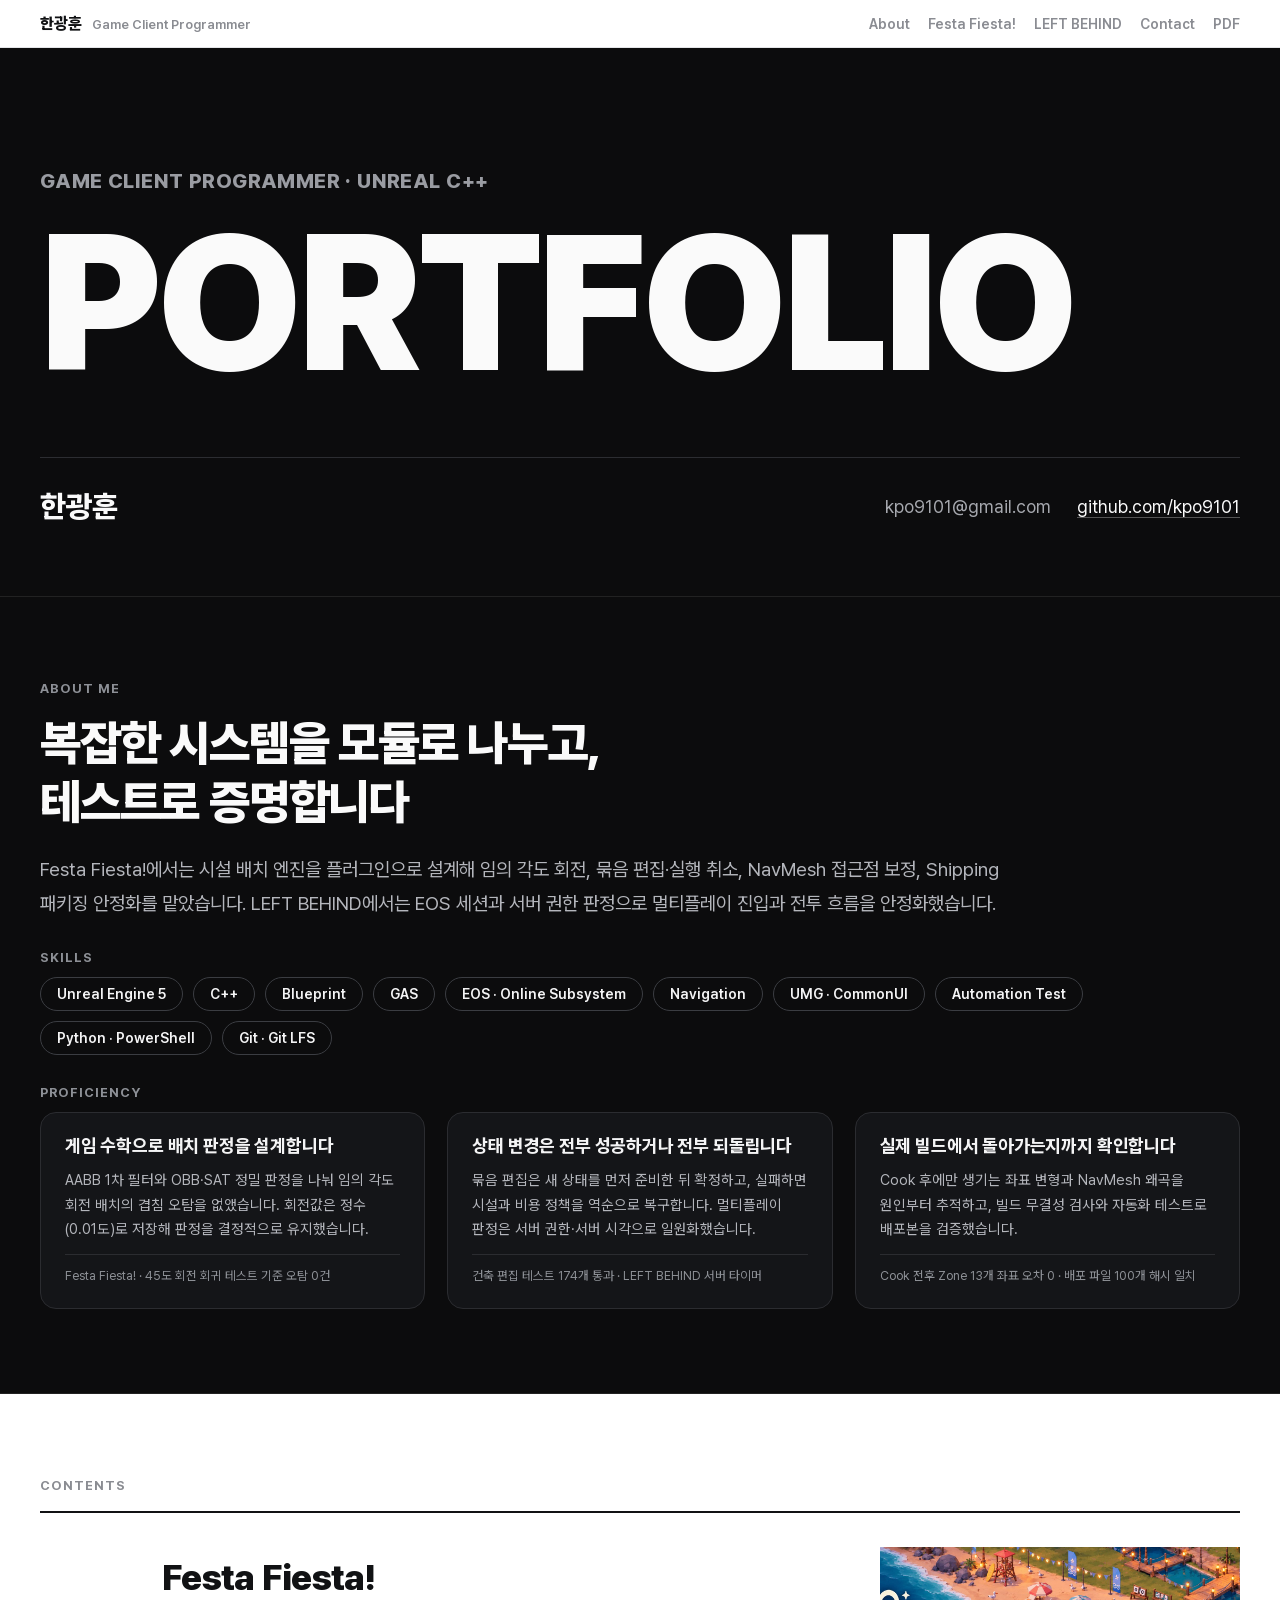
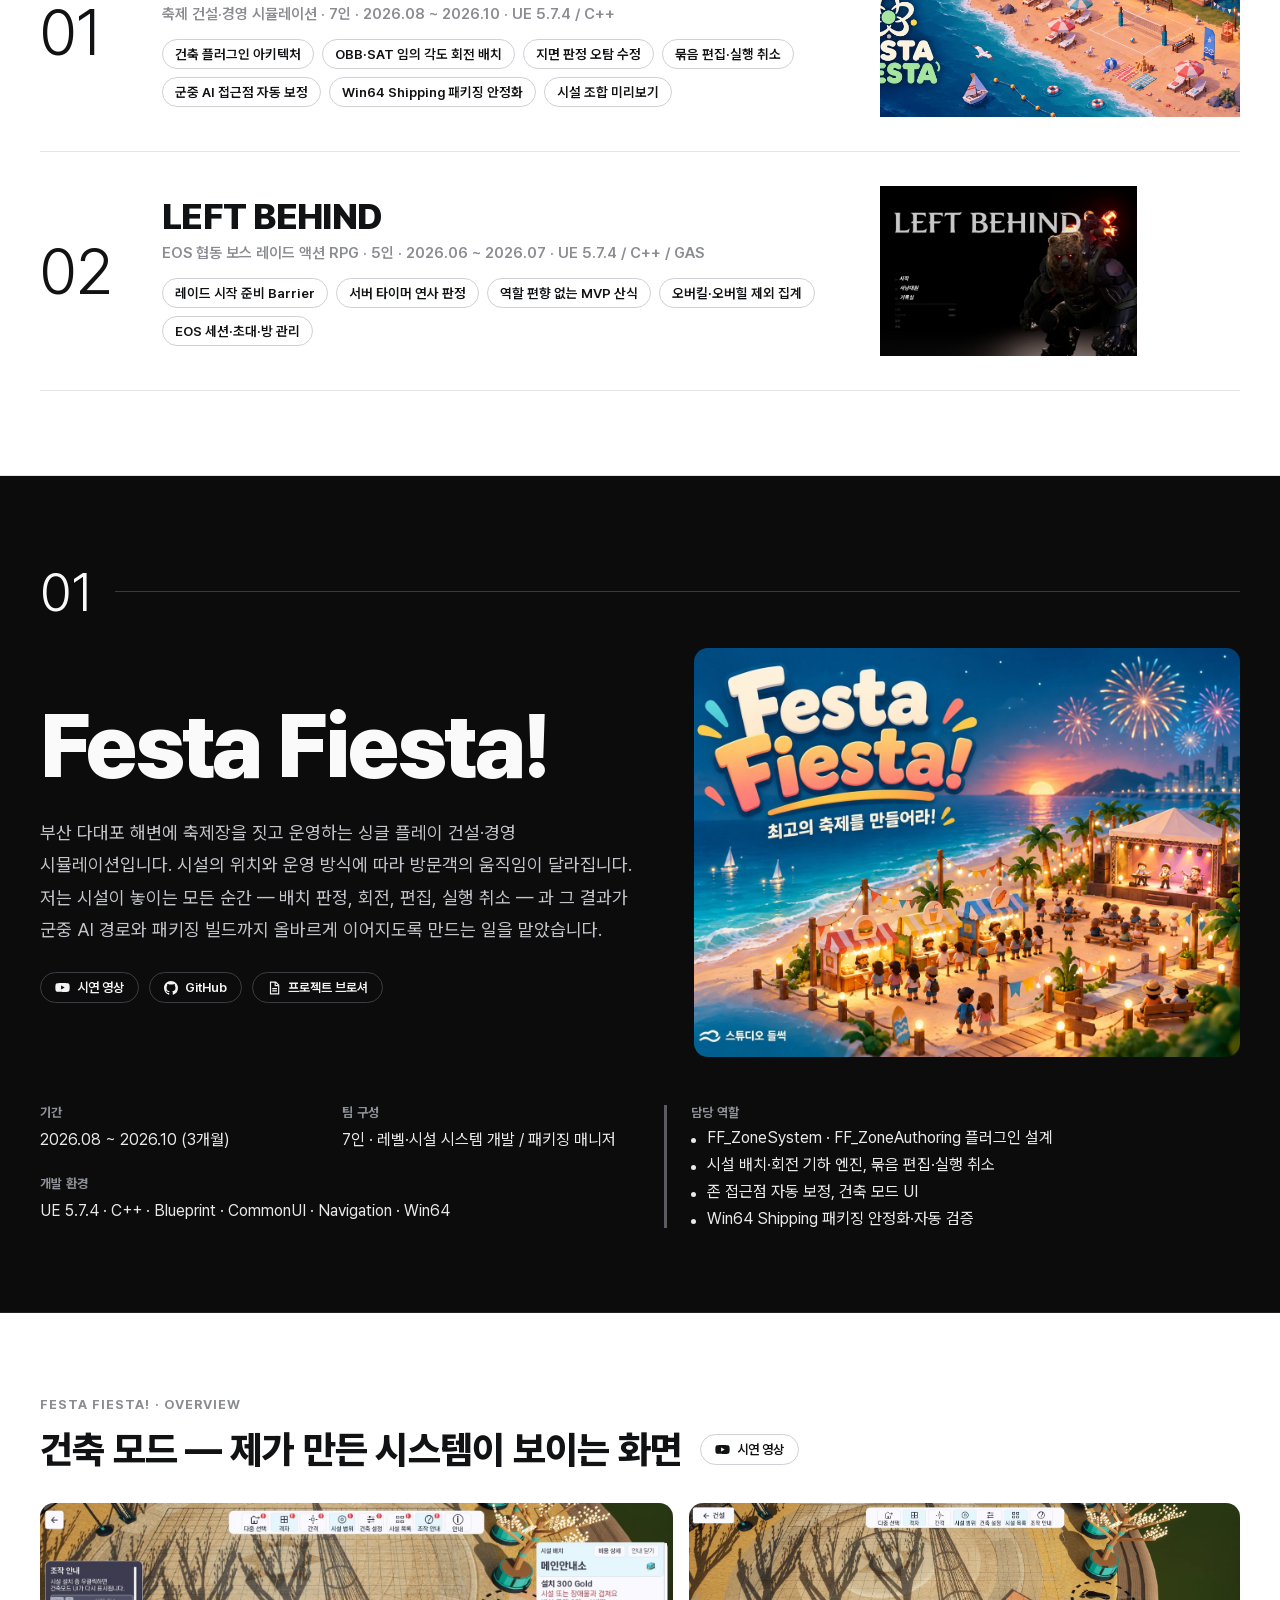
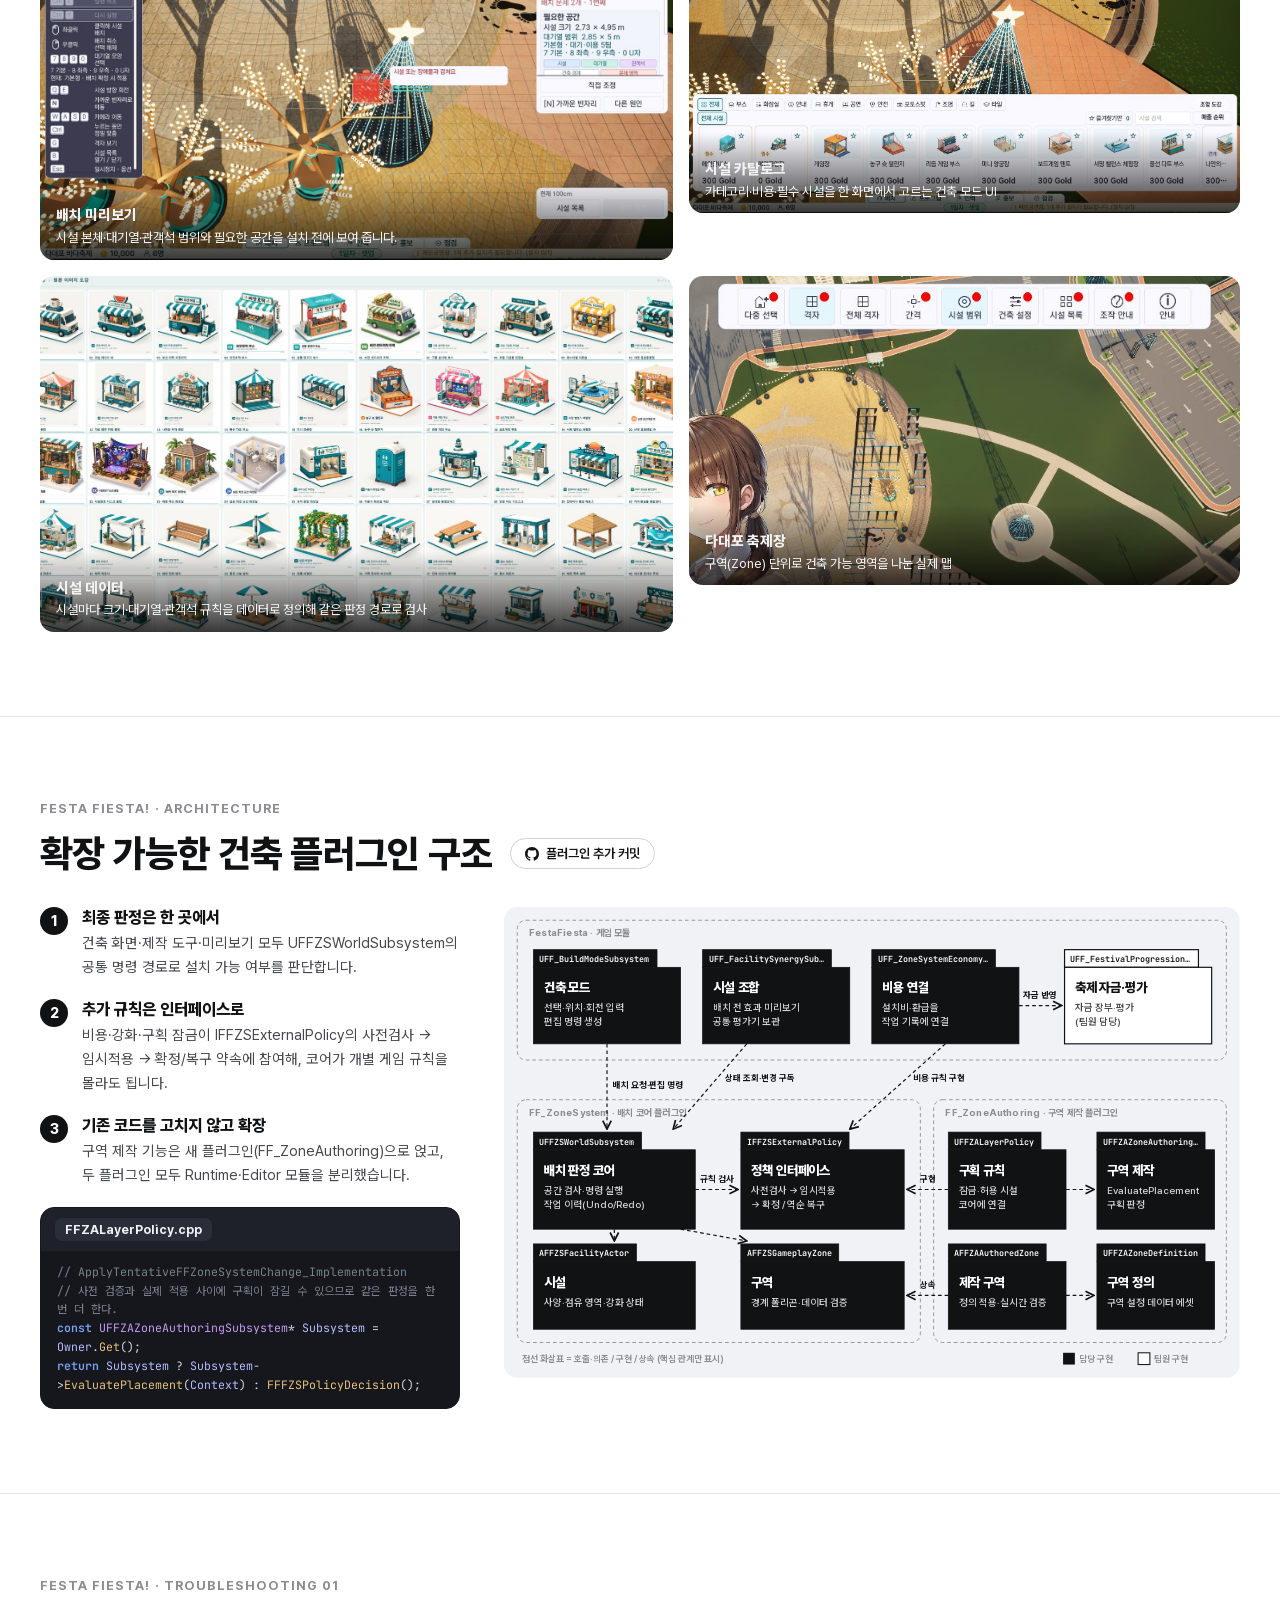
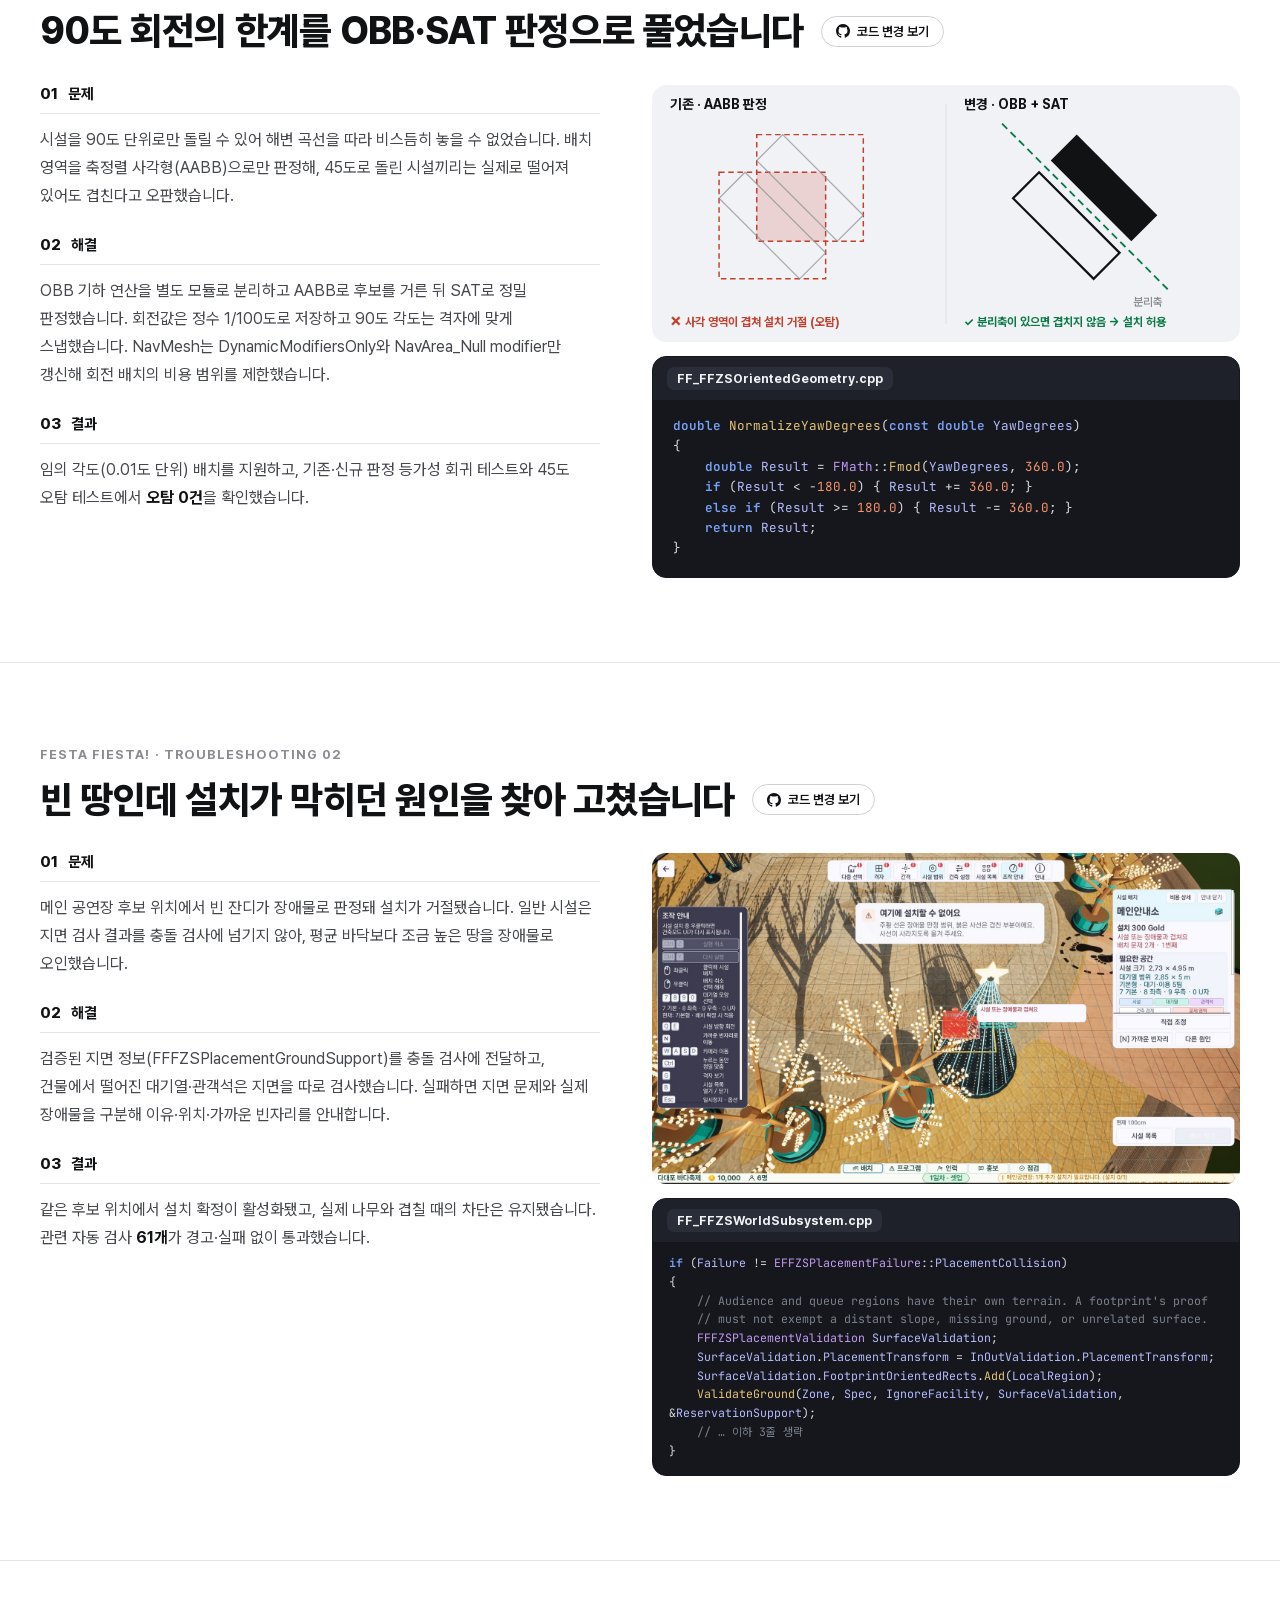
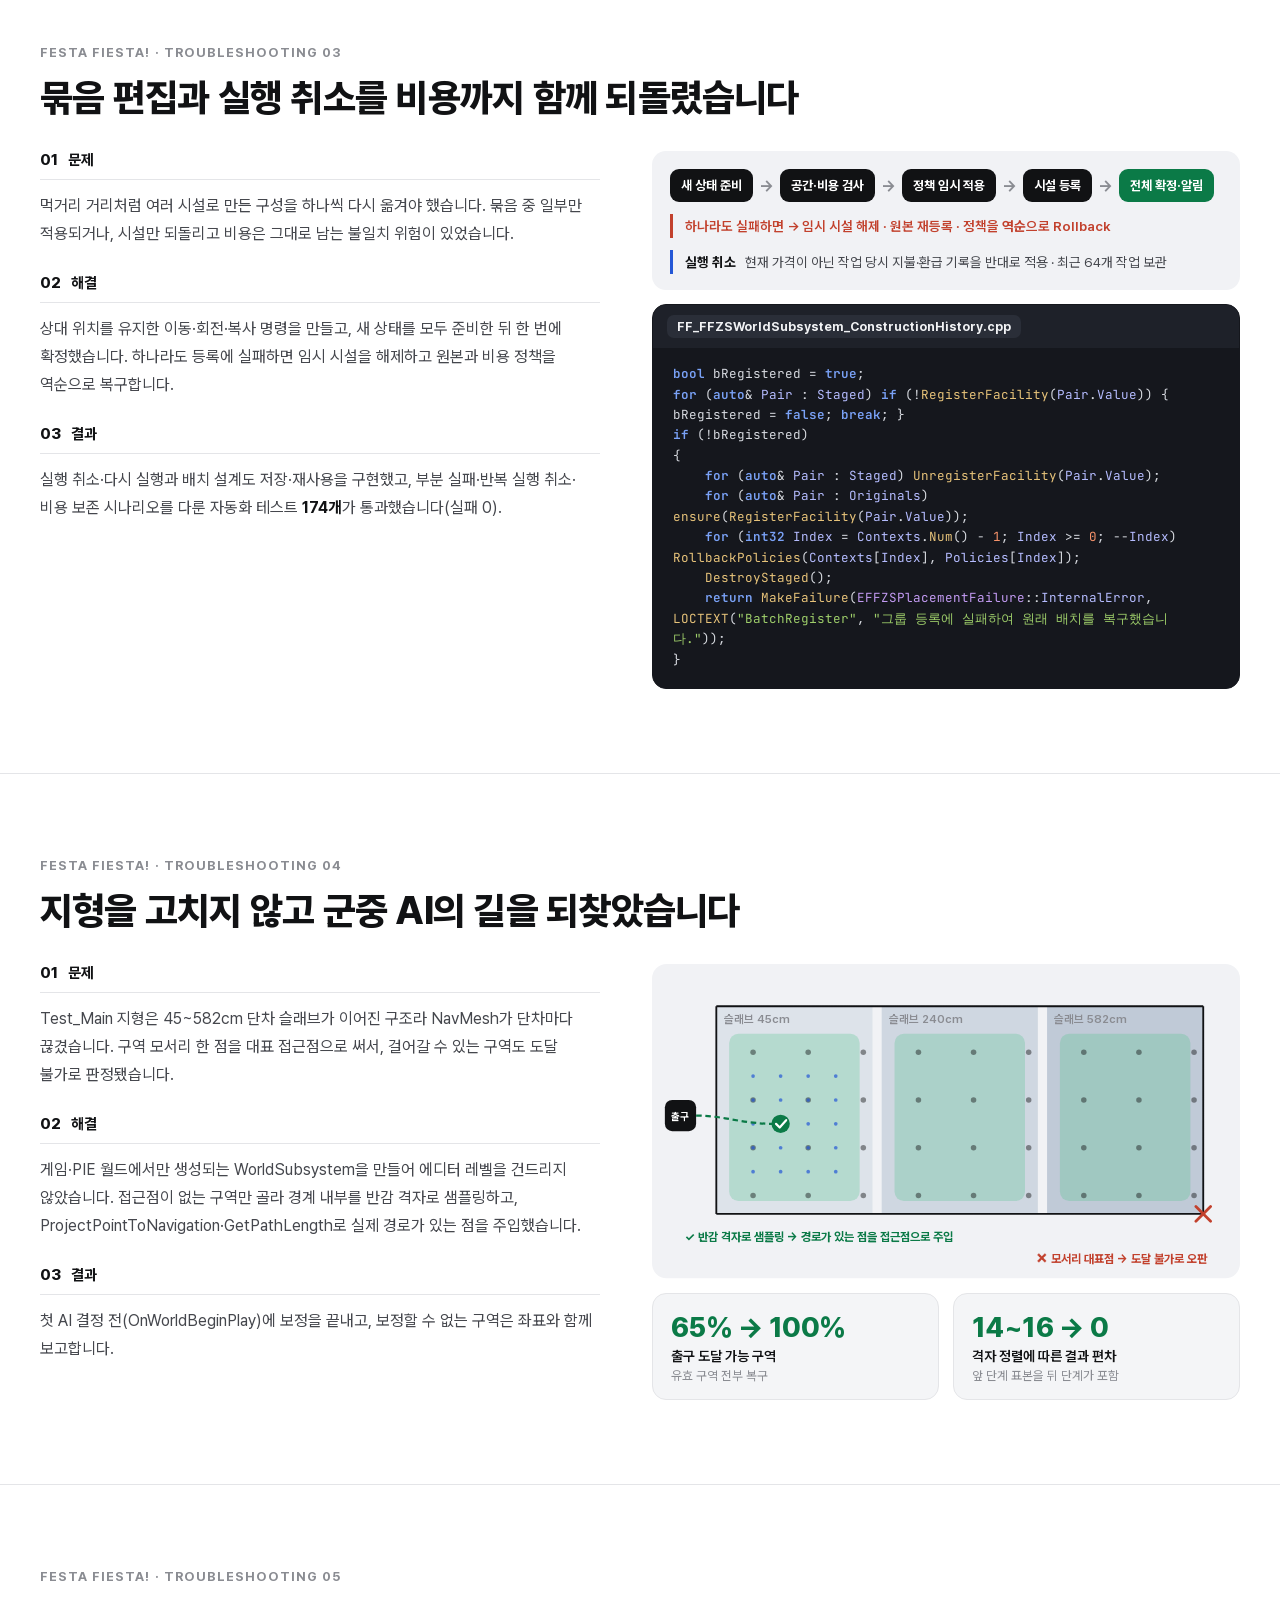
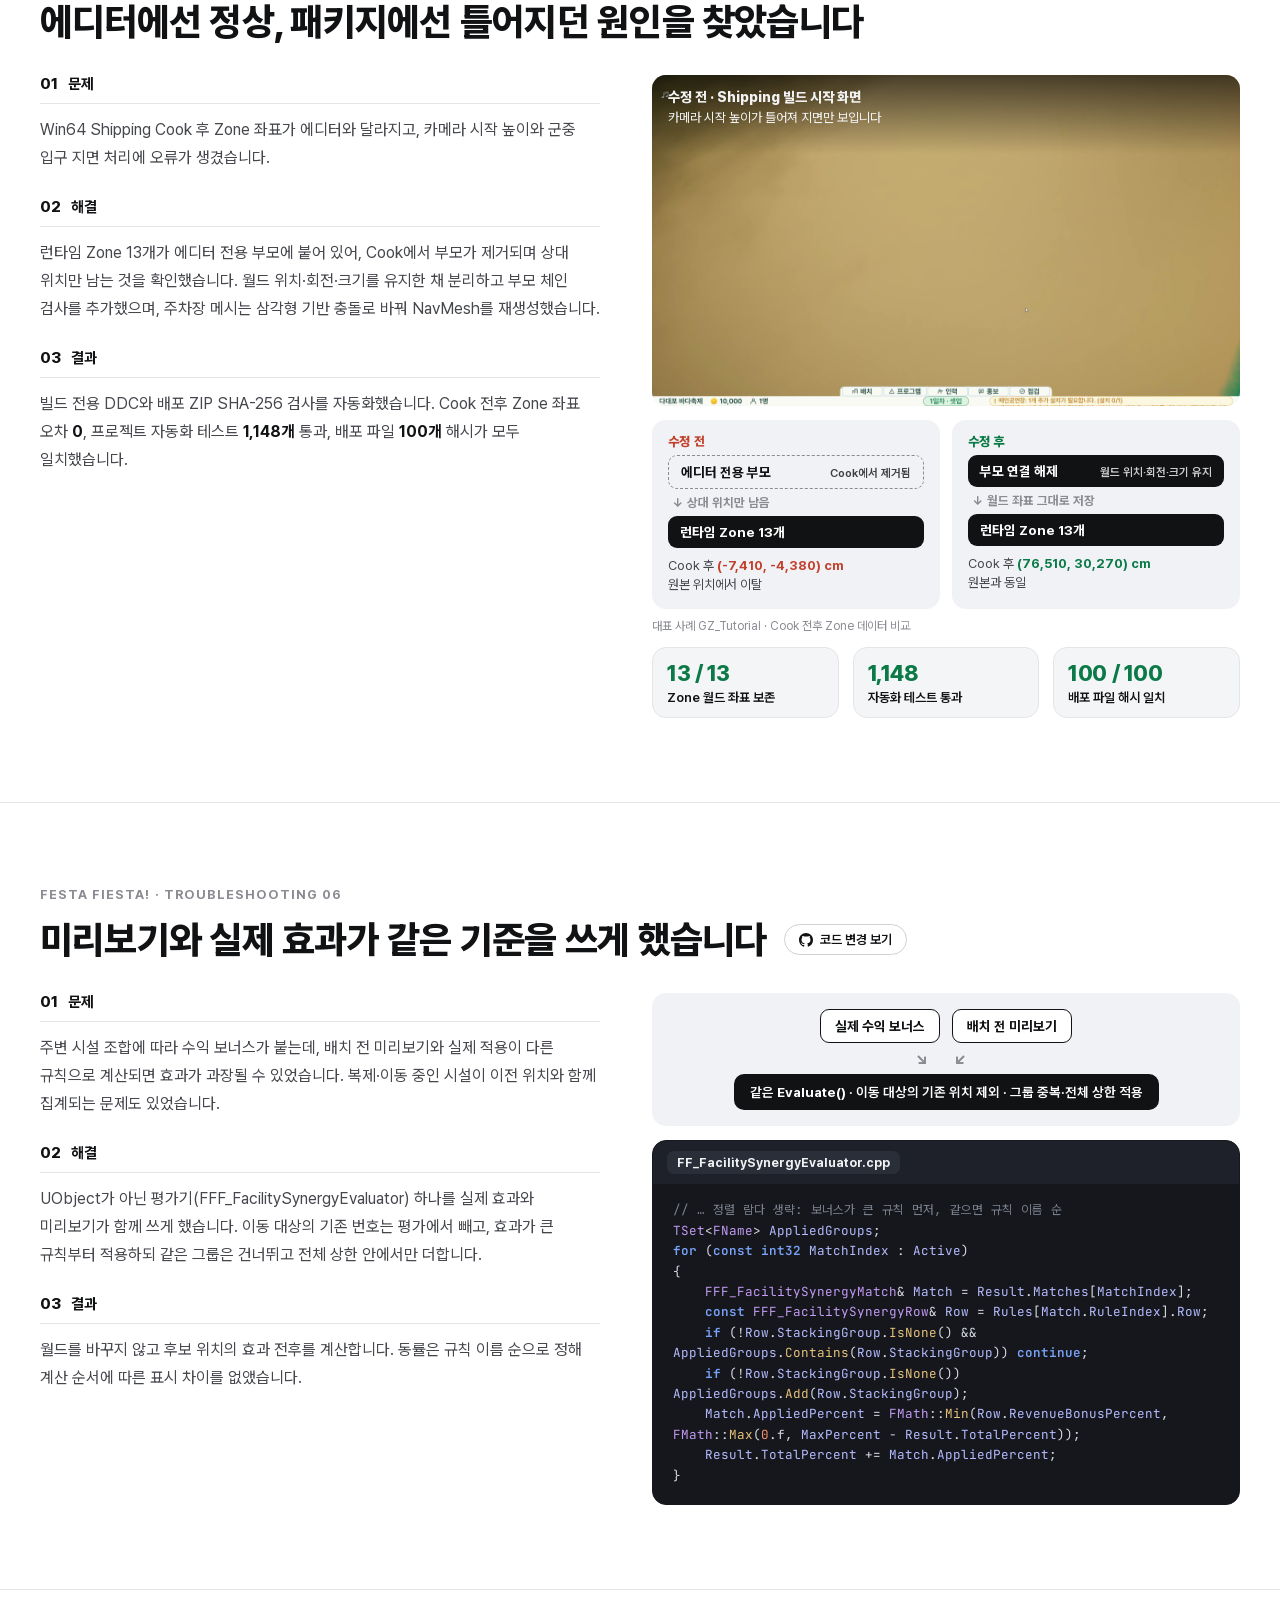
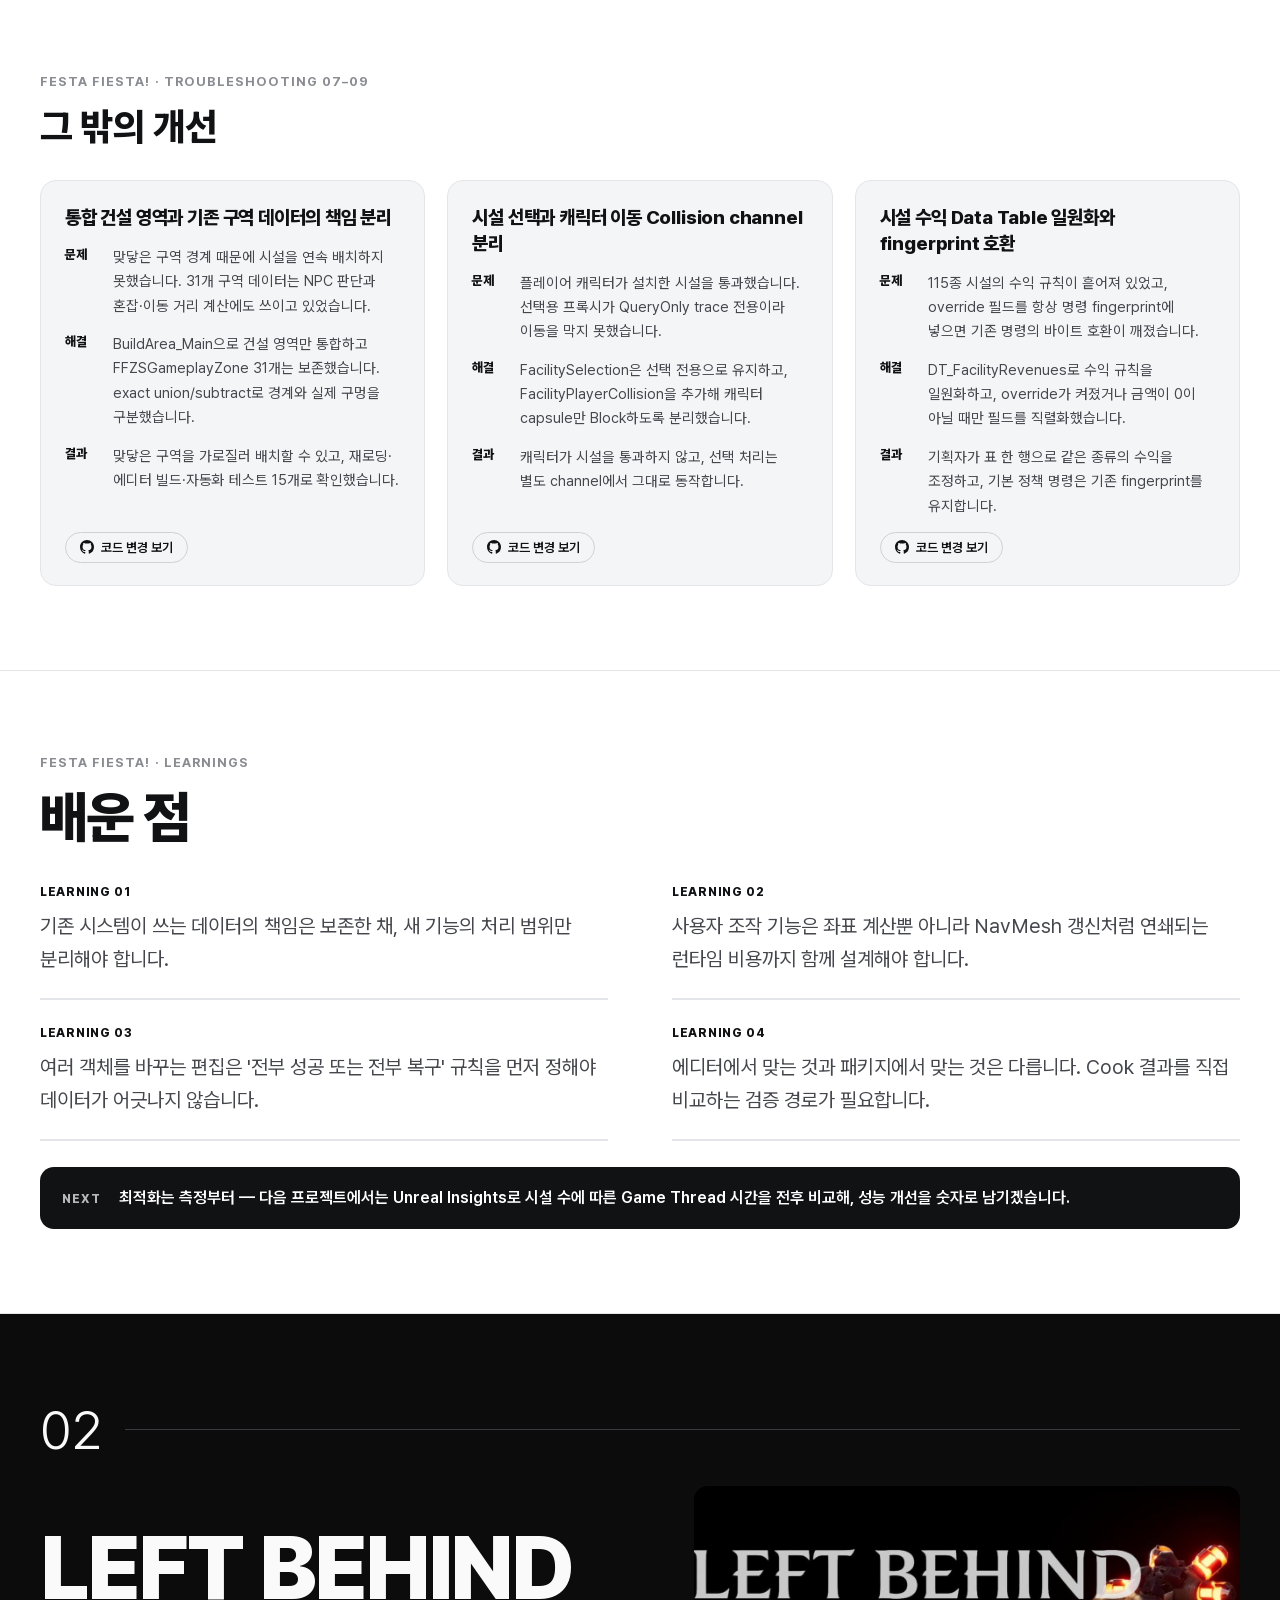
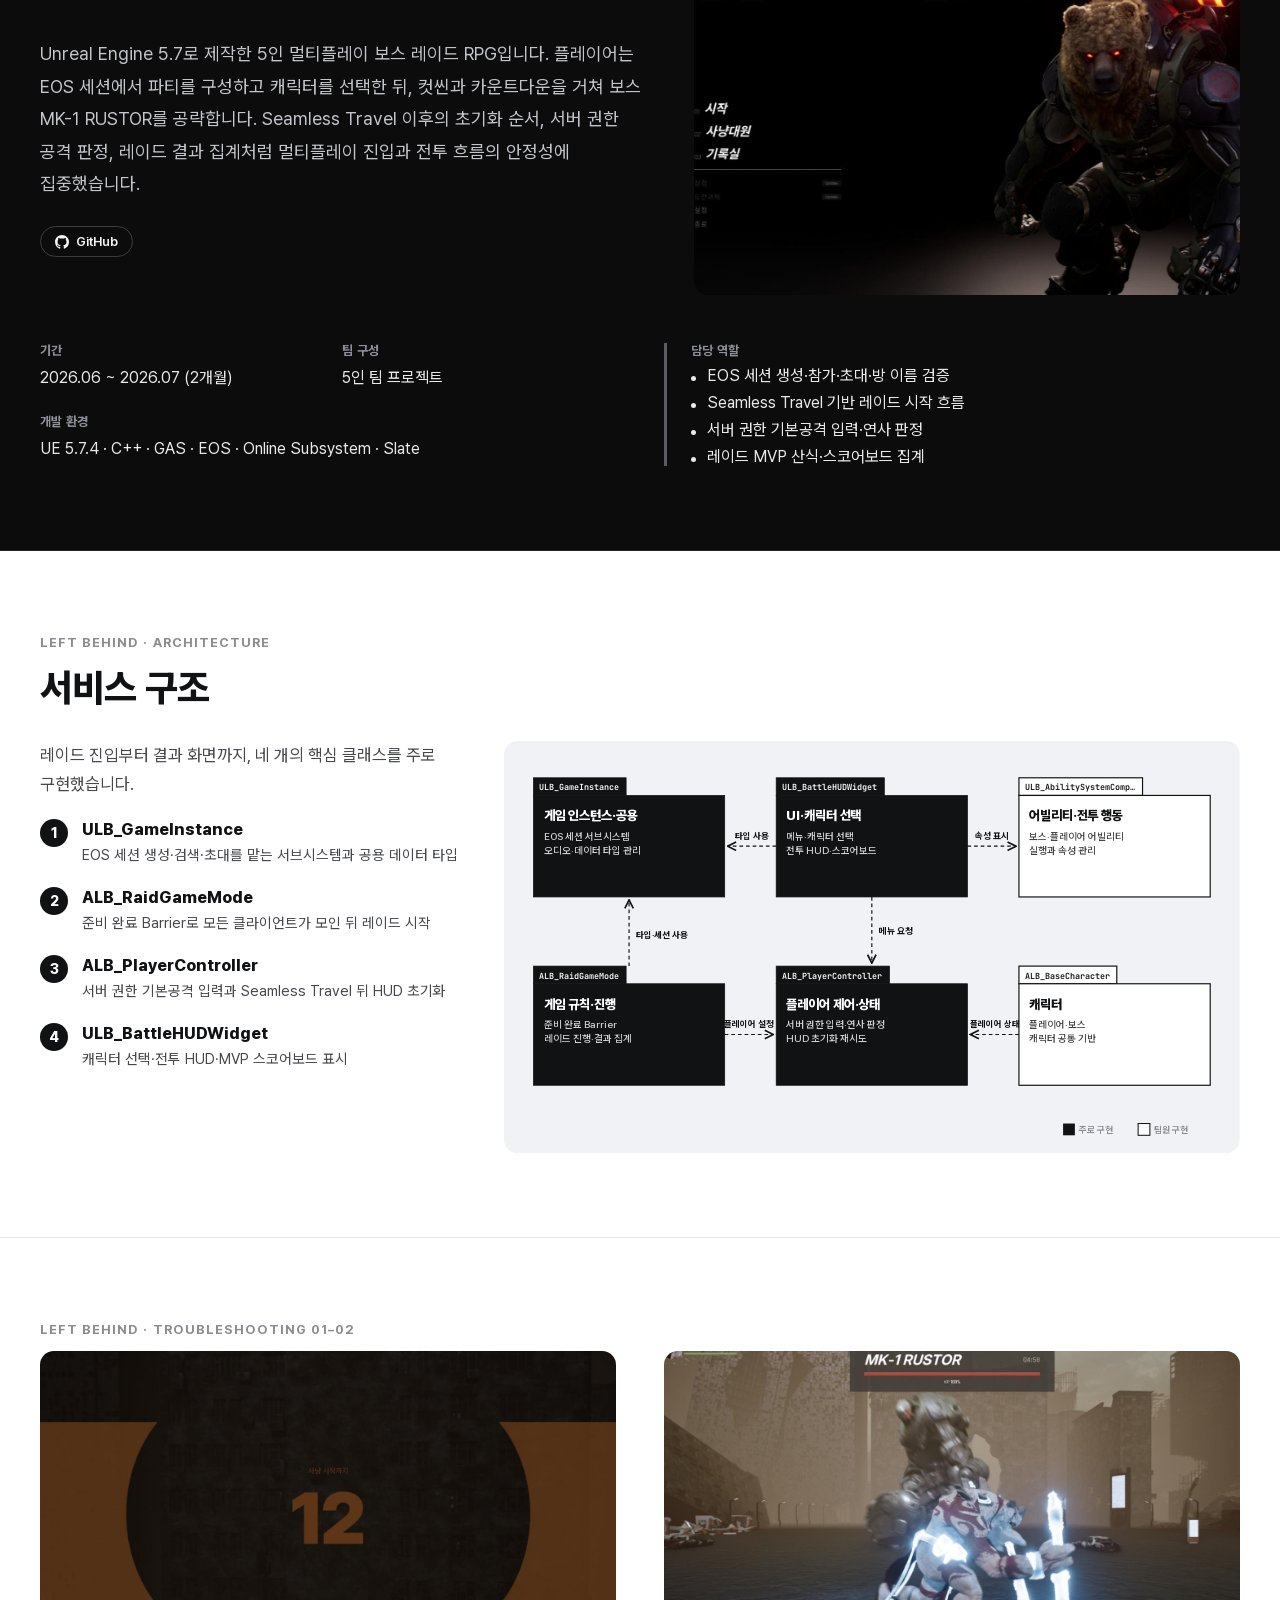
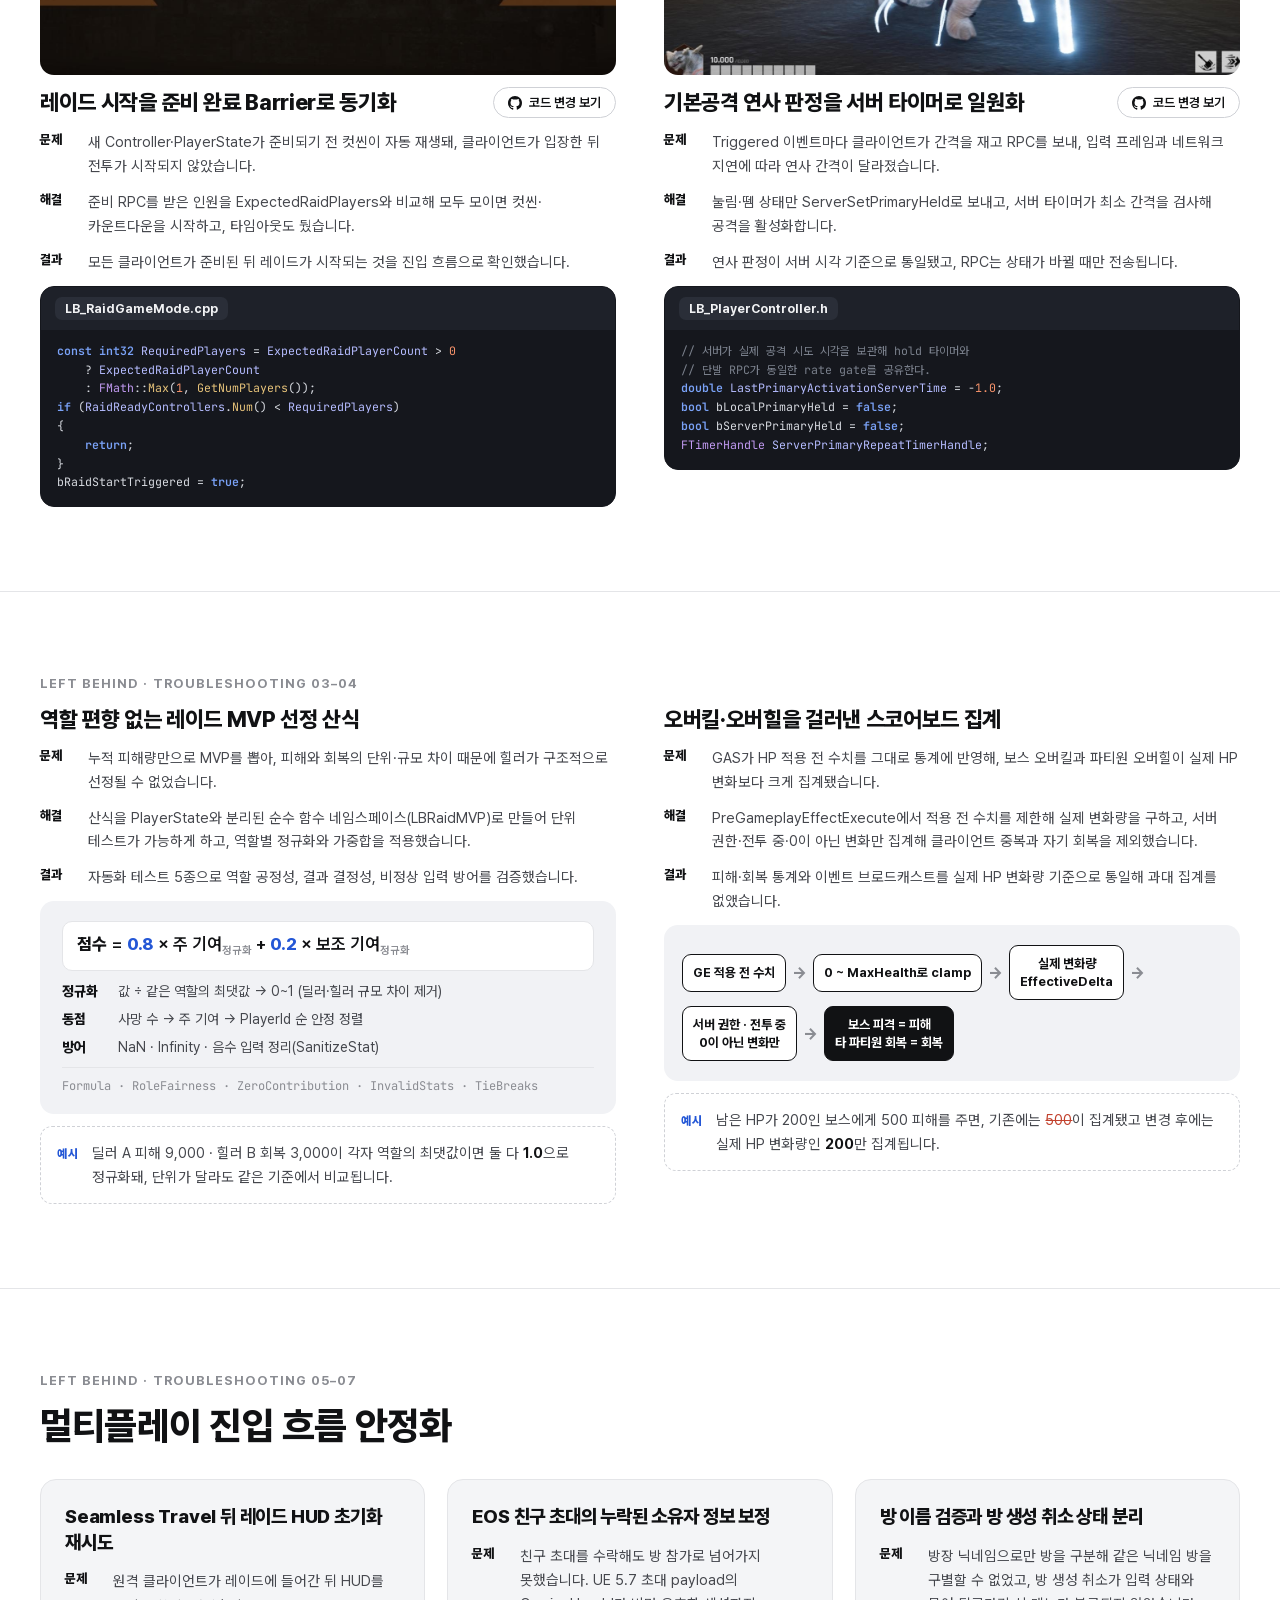
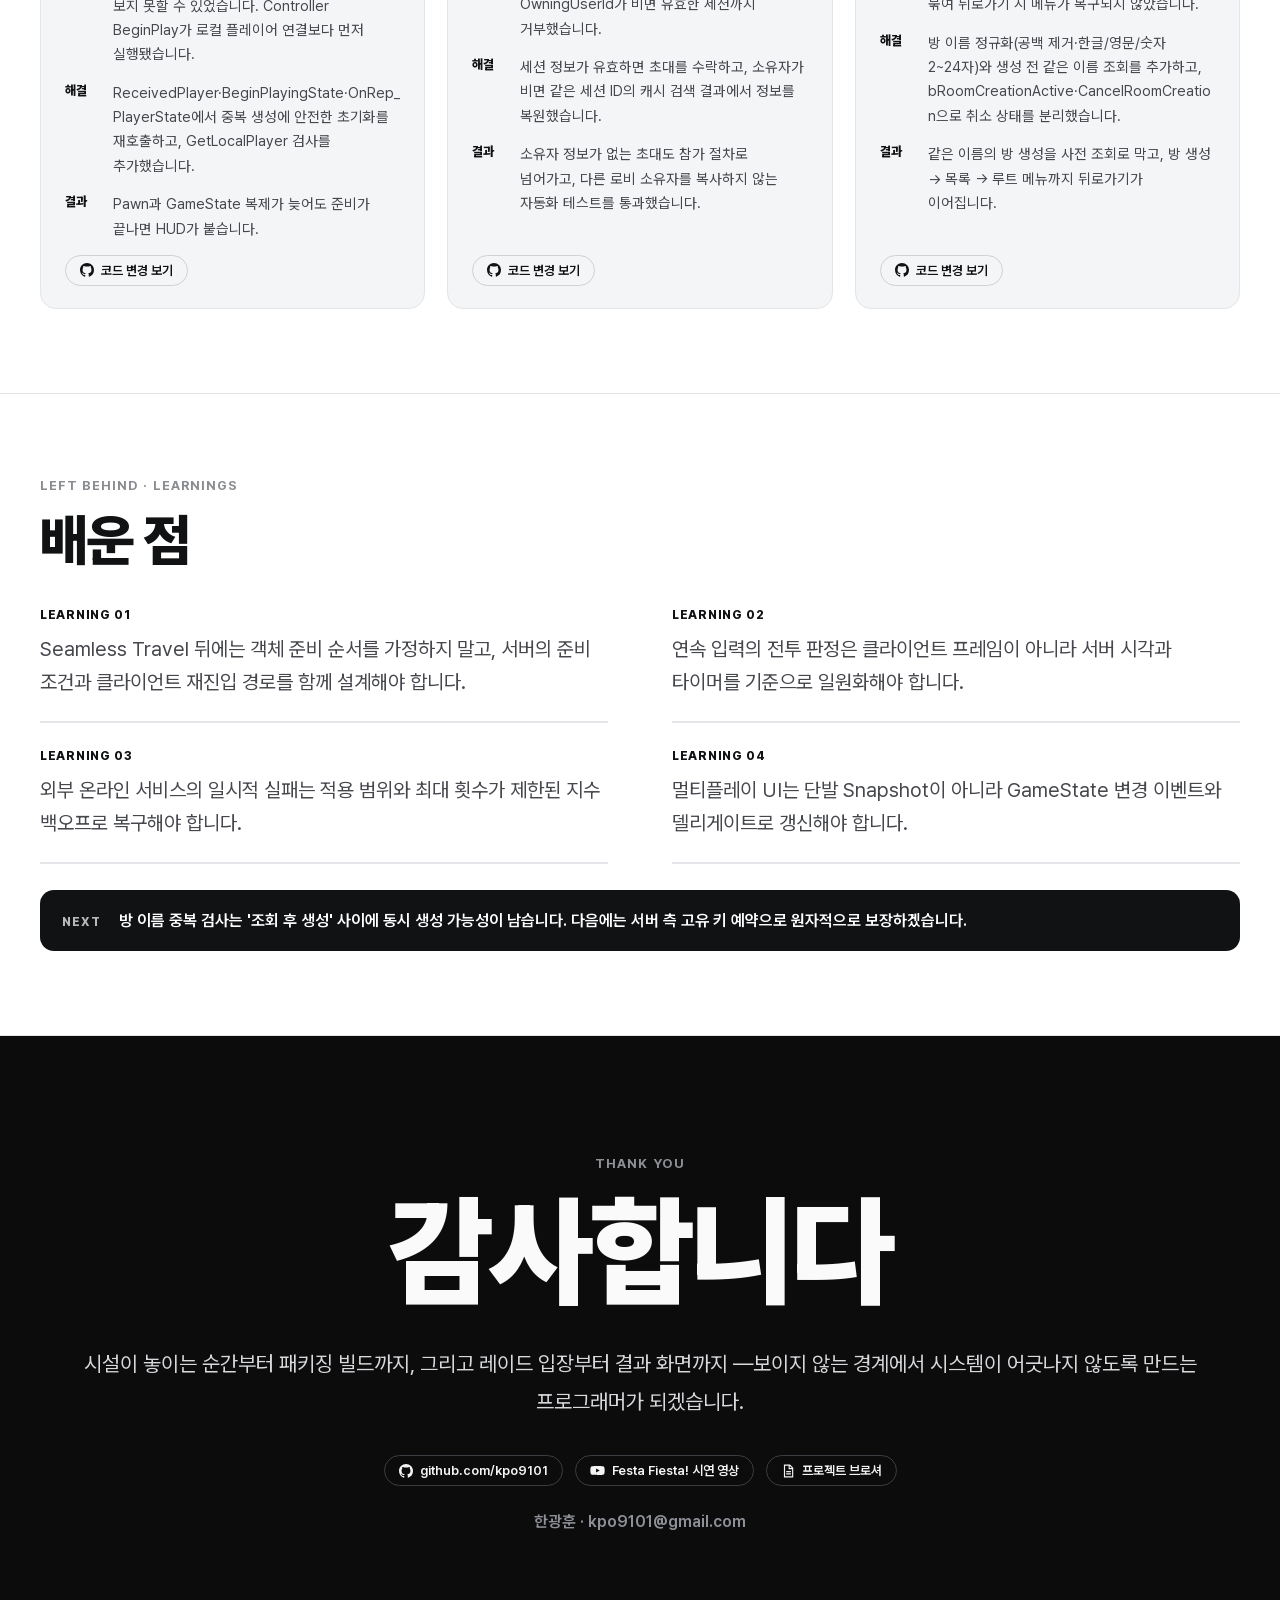
==== commit c15dace3: "편집 화면·PDF 화면 추가, 내용을 content.json으로 분리" ====
--- a/index.html
+++ b/index.html
@@ -7,689 +7,17 @@
 <meta name="description" content="Unreal C++ 게임 클라이언트 프로그래머 한광훈의 포트폴리오 — Festa Fiesta! 건축 플러그인·OBB/SAT 배치·패키징 안정화, LEFT BEHIND EOS 멀티플레이">
 <meta property="og:type" content="website">
 <meta property="og:title" content="한광훈 포트폴리오 · Unreal C++ 게임 클라이언트 프로그래머">
-<meta property="og:description" content="Unreal C++ 게임 클라이언트 프로그래머 한광훈의 포트폴리오 — Festa Fiesta! 건축 플러그인·OBB/SAT 배치·패키징 안정화, LEFT BEHIND EOS 멀티플레이">
+<meta property="og:description" content="Festa Fiesta! 건축 플러그인·OBB/SAT 배치·패키징 안정화, LEFT BEHIND EOS 멀티플레이">
 <meta property="og:url" content="https://kpo9101.github.io/">
 <meta property="og:image" content="https://kpo9101.github.io/img/ff_cover.jpg">
 <meta name="twitter:card" content="summary_large_image">
 <link rel="icon" href="data:image/svg+xml,%3Csvg xmlns='http://www.w3.org/2000/svg' viewBox='0 0 64 64'%3E%3Crect width='64' height='64' rx='14' fill='%230c0c0d'/%3E%3Ctext x='32' y='43' font-size='30' font-family='sans-serif' font-weight='800' fill='%23fafafa' text-anchor='middle'%3EH%3C/text%3E%3C/svg%3E">
-<style>:root { color-scheme: light; } html, body { margin: 0; } @font-face { font-family: "Pretendard"; font-weight: 45 920; font-display: swap; src: url("fonts/PretendardVariable.woff2") format("woff2-variations"), url("fonts/PretendardVariable.woff2") format("woff2"); }
-@font-face { font-family: "JBMono"; font-weight: 400; src: url("fonts/jetbrains-mono-latin-400-normal.woff2") format("woff2"); }
-@font-face { font-family: "JBMono"; font-weight: 600; src: url("fonts/jetbrains-mono-latin-600-normal.woff2") format("woff2"); }
-
-:root {
-  --bg: #ffffff; --fg: #111214; --body: #45474d; --muted: #8a8c92; --line: #e4e5e8; --card: #f4f5f7; --chip-bd: #cfd1d6;
-  --accent: #2457d6; --ok: #0b7a47; --bad: #c2412d; --em: #111214;
-  --dg-bg: #f1f2f5; --bx-s: #111214; --bx-s-fg: #ffffff; --bx-w: #ffffff; --bx-w-fg: #111214; --bx-bd: #111214;
-  --code-bg: #15171d; --code-head: #1e2129; --code-fg: #d7dae0; --code-bd: #15171d;
-  --dark-bg: #0c0c0d; --dark-fg: #f4f4f5;
-  --slab0: #dde3ea; --slab1: #cfd7e1; --slab2: #c0cad7; --focus: #2457d6;
-}
-@media (prefers-color-scheme: dark) {
-  :root:not([data-theme="light"]) {
-    --bg: #131417; --fg: #eeeff1; --body: #b9bbc1; --muted: #8b8e95; --line: #2a2c31; --card: #1c1e22; --chip-bd: #3a3d44;
-    --accent: #7ea2ff; --ok: #4cc38a; --bad: #ff8a73; --em: #ffffff;
-    --dg-bg: #1a1c20; --bx-s: #eeeff1; --bx-s-fg: #111214; --bx-w: #1f2126; --bx-w-fg: #eeeff1; --bx-bd: #cfd1d6;
-    --slab0: #2a3038; --slab1: #323a44; --slab2: #3b4450; --focus: #7ea2ff; --code-bg: #0d0e12; --code-head: #17191f; --code-bd: #2e3138; color-scheme: dark;
-  }
-}
-:root[data-theme="dark"] {
-  --bg: #131417; --fg: #eeeff1; --body: #b9bbc1; --muted: #8b8e95; --line: #2a2c31; --card: #1c1e22; --chip-bd: #3a3d44;
-  --accent: #7ea2ff; --ok: #4cc38a; --bad: #ff8a73; --em: #ffffff;
-  --dg-bg: #1a1c20; --bx-s: #eeeff1; --bx-s-fg: #111214; --bx-w: #1f2126; --bx-w-fg: #eeeff1; --bx-bd: #cfd1d6;
-  --slab0: #2a3038; --slab1: #323a44; --slab2: #3b4450; --focus: #7ea2ff; --code-bg: #0d0e12; --code-head: #17191f; --code-bd: #2e3138; color-scheme: dark;
-}
-
-* { box-sizing: border-box; }
-html, body { margin: 0; padding: 0; }
-body { background: var(--bg); color: var(--fg); font-family: "Pretendard", "Apple SD Gothic Neo", "Malgun Gothic", "Noto Sans CJK KR", "Noto Sans KR", system-ui, sans-serif; word-break: keep-all; overflow-wrap: anywhere; -webkit-print-color-adjust: exact; print-color-adjust: exact; text-rendering: optimizeLegibility; }
-a { color: inherit; text-decoration: none; }
-a:focus-visible { outline: 2px solid var(--focus); outline-offset: 3px; border-radius: 6px; }
-figure { margin: 0; }
-img { display: block; max-width: 100%; }
-h1, h2, h3, h4, h5, p { margin: 0; }
-ul { margin: 0; padding-left: 18px; }
-
-/* ---------- shared components ---------- */
-.page { position: relative; background: var(--bg); color: var(--fg); }
-.page.dark { background: var(--dark-bg); color: var(--dark-fg); --fg: #f4f4f5; --body: #b4b6bc; --muted: #8d9096; --line: #2b2c30; --card: #18191c; --chip-bd: #3b3d42; --accent: #8aaaff; }
-.tabs { display: flex; gap: 22px; font-size: 13px; font-weight: 700; letter-spacing: .06em; color: var(--muted); }
-.tabs span { padding-bottom: 8px; border-bottom: 2px solid transparent; }
-.tabs span.on { color: var(--fg); border-color: var(--fg); }
-.eyebrow { font-size: 13px; font-weight: 700; letter-spacing: .08em; color: var(--muted); text-transform: uppercase; }
-.eyebrow.center { text-align: center; }
-.foot { display: flex; justify-content: space-between; font-size: 12px; font-weight: 700; letter-spacing: .04em; color: var(--muted); }
-.t-head { display: flex; align-items: center; gap: 18px; flex-wrap: wrap; }
-.t-title { font-size: 38px; font-weight: 800; letter-spacing: -0.02em; line-height: 1.25; color: var(--fg); }
-.pill { display: inline-flex; align-items: center; gap: 7px; padding: 7px 14px; border: 1px solid var(--chip-bd); border-radius: 999px; font-size: 13px; font-weight: 600; color: var(--fg); background: transparent; white-space: nowrap; }
-.pill:hover { border-color: var(--fg); }
-.pill-dark { border-color: #3b3d42; color: #f4f4f5; }
-.pills { display: flex; gap: 10px; flex-wrap: wrap; }
-em { font-style: normal; font-weight: 700; color: var(--em); }
-
-.blk h4 { font-size: 15px; font-weight: 700; color: var(--fg); padding-bottom: 10px; border-bottom: 1px solid var(--line); margin-bottom: 12px; }
-.blk h4 b { font-weight: 800; margin-right: 6px; letter-spacing: .02em; }
-.blk p { font-size: 16px; line-height: 1.75; color: var(--body); }
-.blk + .blk { margin-top: 26px; }
-
-.shot { border-radius: 14px; overflow: hidden; background: var(--card); }
-.shot img { width: 100%; height: 100%; object-fit: cover; }
-.shot.contain img { object-fit: contain; background: #f3f6f8; }
-
-.code { background: var(--code-bg); border-radius: 14px; overflow: hidden; color: var(--code-fg); border: 1px solid var(--code-bd); }
-.code-head { background: var(--code-head); padding: 10px 14px; }
-.code-head span { display: inline-block; font-size: 12.5px; font-weight: 700; color: #f1f2f4; background: #2a2e38; padding: 4px 10px; border-radius: 7px; }
-.code pre { margin: 0; padding: 16px 20px 18px; font-family: "JBMono", "DejaVu Sans Mono", ui-monospace, monospace; font-size: 12.6px; line-height: 1.62; white-space: pre-wrap; word-break: normal; overflow-wrap: anywhere; tab-size: 4; font-variant-ligatures: none; font-feature-settings: "liga" 0, "calt" 0; }
-.code-xs pre { font-size: 11.6px; padding: 12px 16px 14px; }
-.c-kw { color: #7aa2f7; font-weight: 600; } .c-fn { color: #e7c37a; } .c-ty { color: #c39bf3; } .c-id { color: #b5bcff; } .c-num { color: #f7936b; } .c-str { color: #9ece6a; } .c-com { color: #7a808c; font-family: "JBMono", "Pretendard", monospace; }
-
-.chips { display: flex; gap: 10px; flex-wrap: wrap; }
-.chip { border: 1px solid var(--chip-bd); border-radius: 999px; padding: 8px 16px; font-size: 14px; font-weight: 600; }
-.mini-h { font-size: 13px; font-weight: 700; letter-spacing: .08em; color: var(--muted); }
-.cards3 { display: grid; grid-template-columns: repeat(3, 1fr); gap: 22px; }
-.pcard { border: 1px solid var(--line); border-radius: 16px; padding: 22px 24px; display: flex; flex-direction: column; gap: 12px; background: var(--card); }
-.pcard h3 { font-size: 18px; font-weight: 750; letter-spacing: -0.01em; }
-.pcard p { font-size: 14.5px; line-height: 1.7; color: var(--body); flex: 1; }
-.pcard small { font-size: 12.5px; color: var(--muted); border-top: 1px solid var(--line); padding-top: 12px; line-height: 1.5; }
-
-.metrics { display: grid; grid-template-columns: 1fr 1fr; gap: 14px; }
-.metric { border: 1px solid var(--line); border-radius: 14px; padding: 16px 18px; background: var(--card); display: flex; flex-direction: column; gap: 4px; }
-.metric strong { font-size: 28px; font-weight: 800; letter-spacing: -0.02em; color: var(--ok); }
-.metric span { font-size: 14px; font-weight: 600; color: var(--fg); }
-.metric small { font-size: 12.5px; color: var(--muted); }
-
-/* diagrams */
-.diagram { display: block; width: 100%; height: auto; font-family: "Pretendard", sans-serif; }
-.sv-bg { fill: var(--dg-bg); }
-.sv-h { font-size: 15px; font-weight: 700; fill: var(--fg); }
-.sv-t { font-size: 12.5px; font-weight: 600; fill: var(--muted); }
-.sv-bad { font-size: 13px; font-weight: 700; fill: var(--bad); }
-.sv-ok { font-size: 13px; font-weight: 700; fill: var(--ok); }
-.sv-div { stroke: var(--line); stroke-width: 1.5; }
-.sv-aabb { fill: none; stroke: var(--bad); stroke-width: 1.6; stroke-dasharray: 6 4; }
-.sv-hit { fill: var(--bad); opacity: .18; }
-.sv-ghost { fill: none; stroke: var(--muted); stroke-width: 1.4; opacity: .7; }
-.sv-obb { fill: var(--bx-s); }
-.sv-obb2 { fill: none; stroke: var(--fg); stroke-width: 2.4; }
-.sv-axis { stroke: var(--ok); stroke-width: 2; stroke-dasharray: 8 5; }
-.sv-slab { stroke: none; } .sv-slab0 { fill: var(--slab0); } .sv-slab1 { fill: var(--slab1); } .sv-slab2 { fill: var(--slab2); }
-.sv-nav { fill: #4cc38a; opacity: .28; }
-.sv-zone { fill: none; stroke: var(--fg); stroke-width: 2; stroke-dasharray: 2 0; }
-.sv-dot { fill: var(--fg); opacity: .45; } .sv-dot2 { fill: var(--accent); opacity: .7; }
-.sv-badg line { stroke: var(--bad); stroke-width: 3; stroke-linecap: round; }
-.sv-exit { fill: var(--bx-s); } .sv-exitt { font-size: 11px; font-weight: 700; fill: var(--bx-s-fg); }
-.sv-path { fill: none; stroke: var(--ok); stroke-width: 2.4; stroke-dasharray: 6 4; }
-.sv-anchor { fill: var(--ok); } .sv-check { fill: none; stroke: #fff; stroke-width: 2.4; stroke-linecap: round; stroke-linejoin: round; }
-
-.mod { fill: none; stroke: var(--muted); stroke-width: 1.2; stroke-dasharray: 5 4; }
-.mod-t { font-size: 13px; font-weight: 700; fill: var(--muted); letter-spacing: .02em; }
-.bx-s .bx-body, .bx-s .bx-tab { fill: var(--bx-s); stroke: var(--bx-s); }
-.bx-s .bx-tag { fill: var(--bx-s-fg); } .bx-s .bx-title { fill: var(--bx-s-fg); } .bx-s .bx-desc { fill: var(--bx-s-fg); opacity: .82; }
-.bx-w .bx-body, .bx-w .bx-tab { fill: var(--bx-w); stroke: var(--bx-bd); stroke-width: 1.6; }
-.bx-w .bx-tag, .bx-w .bx-title, .bx-w .bx-desc { fill: var(--bx-w-fg); } .bx-w .bx-desc { opacity: .8; }
-.bx-i .bx-body { stroke-dasharray: 0; }
-.bx-tag { font-family: "JBMono", monospace; font-size: 11.5px; font-weight: 600; }
-.bx-title { font-size: 18px; font-weight: 800; letter-spacing: -0.01em; }
-.bx-desc { font-size: 13.5px; font-weight: 500; }
-.ar { stroke: var(--fg); stroke-width: 1.6; stroke-dasharray: 5 4; }
-.ar-h { stroke: var(--fg); stroke-width: 1.6; }
-.ar-t { font-size: 12px; font-weight: 700; fill: var(--fg); }
-.lg-s { fill: var(--bx-s); } .lg-w { fill: var(--bx-w); stroke: var(--bx-bd); stroke-width: 1.4; }
-.lg-t { font-size: 12.5px; font-weight: 600; fill: var(--muted); }
-
-/* flow / formula / steps */
-.flow { background: var(--dg-bg); border-radius: 14px; padding: 18px 18px 16px; display: flex; flex-direction: column; gap: 12px; }
-.fl-row { display: flex; align-items: center; gap: 6px; flex-wrap: wrap; }
-.fl-row span { background: var(--bx-s); color: var(--bx-s-fg); font-size: 13px; font-weight: 700; padding: 9px 11px; border-radius: 9px; }
-.fl-row span.fl-ok { background: var(--ok); color: #fff; }
-.fl-row i { font-style: normal; color: var(--muted); font-weight: 700; }
-.fl-back { font-size: 13.5px; font-weight: 600; color: var(--bad); border-left: 3px solid var(--bad); padding: 4px 0 4px 12px; }
-.fl-undo { font-size: 13.5px; color: var(--body); border-left: 3px solid var(--accent); padding: 4px 0 4px 12px; }
-.fl-undo b { color: var(--fg); margin-right: 6px; } .fl-undo u { text-decoration-color: var(--accent); text-underline-offset: 3px; }
-.same-eval { background: var(--dg-bg); border-radius: 14px; padding: 16px; display: flex; flex-direction: column; align-items: center; gap: 6px; }
-.se-src { display: flex; gap: 12px; } .se-src span { border: 1.6px solid var(--bx-bd); background: var(--bx-w); color: var(--bx-w-fg); border-radius: 9px; padding: 8px 14px; font-size: 13.5px; font-weight: 700; }
-.se-arrow { color: var(--muted); font-weight: 800; letter-spacing: 10px; }
-.se-core { background: var(--bx-s); color: var(--bx-s-fg); border-radius: 10px; padding: 10px 16px; font-size: 13.5px; font-weight: 600; text-align: center; }
-.formula { background: var(--dg-bg); border-radius: 14px; padding: 20px 22px; display: flex; flex-direction: column; gap: 12px; }
-.fx { font-size: 17px; font-weight: 600; color: var(--fg); background: var(--bg); border: 1px solid var(--line); border-radius: 10px; padding: 12px 14px; }
-.fx b { color: var(--accent); font-weight: 800; } .fx-k { font-weight: 800; } .fx sub { font-size: 11px; color: var(--muted); }
-.fx-row { font-size: 14px; color: var(--body); } .fx-row span { display: inline-block; min-width: 52px; font-weight: 800; color: var(--fg); }
-.tags { font-family: "JBMono", monospace; font-size: 12px; color: var(--muted); border-top: 1px solid var(--line); padding-top: 10px; }
-.steps { background: var(--dg-bg); border-radius: 14px; padding: 20px 18px; display: flex; align-items: center; gap: 6px; flex-wrap: wrap; }
-.steps span { background: var(--bx-w); border: 1.6px solid var(--bx-bd); color: var(--bx-w-fg); font-size: 13px; font-weight: 700; padding: 9px 10px; border-radius: 9px; line-height: 1.35; text-align: center; }
-.steps span.ok { background: var(--bx-s); color: var(--bx-s-fg); border-color: var(--bx-s); }
-.steps i { font-style: normal; color: var(--muted); font-weight: 800; }
-
-.example { display: flex; gap: 14px; align-items: baseline; border: 1px dashed var(--chip-bd); border-radius: 12px; padding: 14px 16px; }
-.example span { font-size: 12px; font-weight: 800; letter-spacing: .06em; color: var(--accent); white-space: nowrap; }
-.example p { font-size: 14.5px; line-height: 1.65; color: var(--body); }
-.example b { color: var(--fg); } .example s { color: var(--bad); }
-
-/* packaging comparison */
-.pkg-shot { position: relative; }
-.pkg-shot img { object-position: center bottom; }
-.pkg-shot figcaption { position: absolute; left: 0; right: 0; top: 0; padding: 12px 16px 26px; font-size: 13px; line-height: 1.5; color: #f2f2f3; background: linear-gradient(to bottom, rgba(0,0,0,.62), rgba(0,0,0,0)); }
-.pkg-shot figcaption b { display: block; font-size: 14px; font-weight: 800; }
-.cmp { display: grid; grid-template-columns: 1fr 1fr; gap: 12px; }
-.cmp-col { border-radius: 14px; padding: 14px 16px; background: var(--dg-bg); display: flex; flex-direction: column; gap: 6px; min-width: 0; }
-.cmp-col h5 { font-size: 13px; font-weight: 800; letter-spacing: .02em; }
-.cmp-col.bad h5 { color: var(--bad); } .cmp-col.ok h5 { color: var(--ok); }
-.cmp .node { background: var(--bx-s); color: var(--bx-s-fg); border-radius: 9px; padding: 8px 12px; font-size: 13.5px; font-weight: 700; display: flex; justify-content: space-between; align-items: baseline; gap: 8px; flex-wrap: wrap; }
-.cmp .node small { font-size: 11.5px; font-weight: 600; opacity: .8; }
-.cmp .node.ghost { background: transparent; color: var(--fg); border: 1.6px dashed var(--muted); }
-.cmp .link { font-size: 12.5px; font-weight: 700; color: var(--muted); padding-left: 4px; }
-.cmp .pos { font-size: 13px; line-height: 1.5; color: var(--body); margin-top: 2px; }
-.cmp-col.bad .pos b { color: var(--bad); } .cmp-col.ok .pos b { color: var(--ok); }
-.cmp-note { font-size: 12px; color: var(--muted); margin-top: -4px; }
-.metrics.m3 { grid-template-columns: repeat(3, 1fr); }
-.metrics.m3 .metric { padding: 12px 14px; }
-.metrics.m3 .metric strong { font-size: 22px; }
-.metrics.m3 .metric span { font-size: 13px; }
-
-/* mini cards */
-.mcard { border: 1px solid var(--line); border-radius: 16px; padding: 24px 24px 22px; background: var(--card); display: flex; flex-direction: column; gap: 14px; }
-.mcard h3 { font-size: 19px; font-weight: 800; letter-spacing: -0.01em; line-height: 1.35; }
-.mcard dl { margin: 0; display: grid; grid-template-columns: 38px 1fr; row-gap: 14px; column-gap: 10px; align-content: start; }
-.mcard dt { font-size: 13px; font-weight: 800; color: var(--fg); padding-top: 2px; }
-.mcard dd { margin: 0; font-size: 14.5px; line-height: 1.68; color: var(--body); }
-.mcard .pill { align-self: flex-start; margin-top: auto; }
-
-/* learnings */
-.ln-title { font-size: 56px; font-weight: 850; letter-spacing: -0.03em; color: var(--fg); }
-.lrn-grid { display: grid; grid-template-columns: 1fr 1fr; column-gap: 64px; }
-.lrn { padding: 22px 0; border-bottom: 2px solid var(--line); }
-.lrn span { font-size: 12px; font-weight: 800; letter-spacing: .06em; color: var(--fg); }
-.lrn p { font-size: 20px; line-height: 1.65; color: var(--body); margin-top: 10px; }
-.next { margin-top: 26px; display: flex; gap: 18px; align-items: baseline; background: var(--fg); color: var(--bg); border-radius: 14px; padding: 18px 22px; }
-.next span { font-size: 12px; font-weight: 800; letter-spacing: .08em; opacity: .7; }
-.next p { font-size: 16px; line-height: 1.6; font-weight: 600; }
-
-/* cover */
-.cv-eyebrow { font-size: 22px; font-weight: 800; letter-spacing: .02em; color: #9a9ca2; }
-.cv-title { font-size: 220px; font-weight: 900; letter-spacing: -0.03em; line-height: .95; color: #fafafa; margin-top: 18px; }
-.cv-bottom { display: flex; justify-content: space-between; align-items: center; border-top: 1px solid #2c2d31; padding-top: 30px; }
-.cv-name { font-size: 30px; font-weight: 800; color: #fafafa; }
-.cv-contact { display: flex; gap: 26px; font-size: 18px; color: #a6a8ae; flex-wrap: wrap; }
-.cv-contact a { color: #fafafa; text-decoration: underline; text-underline-offset: 4px; text-decoration-color: #555; }
-
-/* about */
-.ab-title { font-size: 48px; font-weight: 850; letter-spacing: -0.025em; line-height: 1.22; color: #fafafa; margin-top: 18px; }
-.ab-lead { font-size: 19px; line-height: 1.75; color: #b4b6bc; max-width: 1000px; margin-top: 22px; }
-.about .mini-h { margin: 30px 0 12px; }
-.about .pcard { background: #141518; border-color: #2b2c30; }
-
-/* contents */
-.ct-list { display: flex; flex-direction: column; gap: 0; margin-top: 18px; }
-.ct-row { display: grid; grid-template-columns: 110px 1fr 420px; gap: 32px; align-items: center; padding: 34px 0; border-bottom: 1px solid var(--line); }
-.ct-row:first-child { border-top: 2px solid var(--fg); }
-.ct-num { font-size: 64px; font-weight: 300; letter-spacing: -0.02em; color: var(--fg); }
-.ct-body h3 { font-size: 36px; font-weight: 850; letter-spacing: -0.02em; }
-.ct-body p { font-size: 15px; color: var(--muted); margin-top: 6px; font-weight: 600; }
-.ct-body ul { list-style: none; padding: 0; display: flex; flex-wrap: wrap; gap: 8px; margin-top: 16px; }
-.ct-body li { font-size: 13.5px; font-weight: 600; border: 1px solid var(--chip-bd); border-radius: 999px; padding: 6px 12px; }
-.ct-thumb { height: 190px; border-radius: 14px; }
-.ct-thumb img { height: 100%; object-fit: cover; }
-
-/* intro */
-.in-num { display: flex; align-items: center; gap: 22px; }
-.in-num span { font-size: 54px; font-weight: 300; color: #fafafa; }
-.in-num i { flex: 1; height: 1px; background: #3a3b40; }
-.in-title { font-size: 92px; font-weight: 850; letter-spacing: -0.035em; line-height: 1; color: #fafafa; }
-.in-desc { font-size: 18px; line-height: 1.8; color: #c3c5ca; margin: 26px 0 26px; }
-.in-meta h5 { font-size: 13px; font-weight: 700; color: #8d9096; margin-bottom: 8px; letter-spacing: .02em; }
-.in-meta p { font-size: 16px; color: #e9e9ea; line-height: 1.5; }
-.meta-r { border-left: 3px solid #5a5c62; padding-left: 24px; }
-.meta-r ul { list-style: none; padding: 0; display: flex; flex-direction: column; gap: 8px; }
-.meta-r li { font-size: 16px; color: #e9e9ea; padding-left: 16px; position: relative; }
-.meta-r li::before { content: ""; position: absolute; left: 0; top: .62em; width: 5px; height: 5px; border-radius: 50%; background: #e9e9ea; }
-
-/* gallery */
-.g-item { position: relative; border-radius: 14px; overflow: hidden; background: var(--card); }
-.g-item img { width: 100%; height: 100%; object-fit: cover; }
-.g-item figcaption { position: absolute; left: 0; right: 0; bottom: 0; padding: 26px 16px 12px; font-size: 13px; line-height: 1.5; color: #f2f2f3; background: linear-gradient(to top, rgba(0,0,0,.78), rgba(0,0,0,0)); }
-.g-item figcaption b { display: block; font-size: 14.5px; font-weight: 800; margin-bottom: 2px; }
-
-/* architecture */
-.ar-points { display: flex; flex-direction: column; gap: 20px; }
-.ar-lead { font-size: 17px; line-height: 1.7; color: var(--body); }
-.pt { display: grid; grid-template-columns: 30px 1fr; gap: 12px; }
-.pt > span { width: 28px; height: 28px; border-radius: 50%; background: var(--fg); color: var(--bg); font-size: 14px; font-weight: 800; display: flex; align-items: center; justify-content: center; }
-.pt h4 { font-size: 16.5px; font-weight: 800; margin-bottom: 4px; }
-.pt p { font-size: 14.5px; line-height: 1.65; color: var(--body); }
-
-/* LB pair */
-.pair-grid { display: grid; grid-template-columns: 1fr 1fr; gap: 48px; }
-.half { display: flex; flex-direction: column; gap: 12px; }
-.half-head { display: flex; align-items: center; justify-content: space-between; gap: 12px; }
-.half-head h3 { font-size: 22px; font-weight: 800; letter-spacing: -0.015em; line-height: 1.3; }
-.hb { display: grid; grid-template-columns: 38px 1fr; gap: 10px; }
-.hb b { font-size: 13px; font-weight: 800; padding-top: 2px; }
-.hb p { font-size: 14.5px; line-height: 1.65; color: var(--body); }
-
-/* thanks */
-.th-title { font-size: 120px; font-weight: 900; letter-spacing: -0.03em; text-align: center; color: #fafafa; line-height: 1.05; margin-top: 18px; }
-.th-lead { font-size: 21px; line-height: 1.8; text-align: center; color: #d8d9dc; margin-top: 30px; }
-.th-links { display: flex; justify-content: center; gap: 12px; margin-top: 34px; flex-wrap: wrap; }
-.th-contact { text-align: center; color: #8d9096; font-size: 16px; font-weight: 600; margin-top: 26px; }
-
-/* =========================================================== DECK (fixed 16:9 pages) */
-@page { size: 1440px 810px; margin: 0; }
-.deck .page { width: 1440px; height: 810px; padding: 52px 80px 0; overflow: hidden; break-after: page; page-break-after: always; }
-.deck .page:last-child { break-after: auto; page-break-after: auto; }
-.deck .foot { position: absolute; left: 80px; right: 80px; bottom: 28px; }
-.deck .light .eyebrow:not(.center) { display: none; }
-.deck .tabs { margin-bottom: 30px; }
-.deck .t-head { margin-bottom: 30px; }
-.deck .tr-grid { display: grid; grid-template-columns: 596px 1fr; gap: 60px; }
-.deck .tr-side { display: flex; flex-direction: column; gap: 14px; }
-.deck .side-img { height: 300px; }
-.deck .side-img.short { height: 232px; }
-.deck .pkg-shot { height: 226px; }
-.deck .pkg-shot ~ .cmp .node { padding: 7px 11px; }
-.deck .side-img.contain { height: 560px; }
-.deck .cover { padding: 0 124px; display: flex; flex-direction: column; justify-content: center; }
-.deck .cover .cv-bottom { position: absolute; left: 124px; right: 124px; bottom: 64px; }
-.deck .about { padding-top: 64px; }
-.deck .contents { padding-top: 64px; }
-.deck .intro { padding-top: 56px; }
-.deck .in-grid { display: grid; grid-template-columns: 1fr 520px; gap: 60px; margin-top: 20px; }
-.deck .in-img { height: 374px; }
-.deck .in-meta { position: absolute; left: 80px; right: 80px; bottom: 74px; display: grid; grid-template-columns: 1fr 1fr; gap: 60px; }
-.deck .meta-l { display: grid; grid-template-columns: 1fr 1fr; gap: 20px 28px; }
-.deck .meta-l > div:last-child { grid-column: 1 / -1; }
-.deck .g-grid { display: grid; grid-template-columns: 1.15fr 1fr; grid-template-rows: 300px 216px; gap: 16px; }
-.deck .g-a { grid-row: 1; grid-column: 1; } .deck .g-b { grid-row: 1; grid-column: 2; }
-.deck .g-c { grid-row: 2; grid-column: 1; } .deck .g-d { grid-row: 2; grid-column: 2; }
-.deck .ar-grid { display: grid; grid-template-columns: 404px 1fr; gap: 44px; align-items: start; }
-.deck .ar-points .code pre { font-size: 11.2px; }
-.deck .more .cards3 { margin-top: 6px; }
-.deck .more .mcard { min-height: 500px; padding: 28px 26px 24px; }
-.deck .more .mcard dd { font-size: 16px; line-height: 1.72; }
-.deck .more .mcard h3 { font-size: 21px; }
-.deck .more .mcard dl { row-gap: 18px; }
-.deck .learn { padding-top: 52px; }
-.deck .ln-title { margin: 96px 0 18px; font-size: 64px; }
-.deck .lrn { padding: 28px 0; }
-.deck .lrn p { font-size: 21px; }
-.deck .pair { padding-top: 52px; }
-.deck .half-img { height: 188px; }
-.deck .pair .hb p { font-size: 15.5px; }
-.deck .pair .half-head h3 { font-size: 24px; }
-.deck .pair .half { gap: 14px; }
-.deck .pair .formula, .deck .pair .steps { margin-top: 10px; }
-.deck .pair .fx { font-size: 19px; }
-.deck .pair .fx-row { font-size: 15px; }
-.deck .pair .steps span { font-size: 14px; padding: 11px 12px; }
-.deck .pair-grid { margin-top: 0; }
-.deck .thanks { display: flex; flex-direction: column; justify-content: center; }
-
-/* =========================================================== WEB (responsive scroll) */
-.web { background: var(--bg); color: var(--fg); }
-.web .topbar { position: sticky; top: env(safe-area-inset-top, 0px); z-index: 10; display: flex; justify-content: space-between; align-items: center; gap: 16px; padding-block: 14px; padding-left: max(16px, env(safe-area-inset-left, 0px), calc((100% - 1200px) / 2)); padding-right: max(16px, env(safe-area-inset-right, 0px), calc((100% - 1200px) / 2)); background: color-mix(in srgb, var(--bg) 88%, transparent); backdrop-filter: blur(10px); border-bottom: 1px solid var(--line); }
-.web .tb-name { font-weight: 800; font-size: 16px; white-space: nowrap; }
-.web .tb-name span { font-weight: 600; color: var(--muted); font-size: 13px; margin-left: 6px; }
-.web .topbar nav { display: flex; gap: 18px; font-size: 14px; font-weight: 600; color: var(--muted); overflow-x: auto; }
-.web .topbar nav a:hover { color: var(--fg); }
-.web .page { padding-block: 84px; padding-left: max(16px, env(safe-area-inset-left, 0px), calc((100% - 1200px) / 2)); padding-right: max(16px, env(safe-area-inset-right, 0px), calc((100% - 1200px) / 2)); border-bottom: 1px solid var(--line); }
-.web .page.dark { border-bottom-color: #222; }
-.web .foot, .web .tabs { display: none; }
-.web .eyebrow { margin-bottom: 14px; }
-.web .t-head { margin-bottom: 30px; }
-.web .t-title { font-size: clamp(26px, 3.2vw, 38px); }
-.web .tr-grid { display: grid; grid-template-columns: minmax(0, 1fr) minmax(0, 1.05fr); gap: 52px; align-items: start; }
-.web .tr-side { display: flex; flex-direction: column; gap: 14px; }
-.web .side-img { aspect-ratio: 16 / 9; }
-.web .side-img.contain { aspect-ratio: auto; }
-.web .side-img.contain img { height: auto; }
-.web .cover { padding-block: 120px 72px; display: flex; flex-direction: column; justify-content: center; gap: 0; }
-.web .thanks { border-bottom: none; }
-.web .cv-title { font-size: clamp(64px, 15vw, 220px); }
-.web .cv-eyebrow { font-size: clamp(14px, 1.6vw, 22px); }
-.web .cv-bottom { margin-top: 64px; flex-wrap: wrap; gap: 16px; }
-.web .cv-contact { font-size: clamp(14px, 1.4vw, 18px); gap: 16px 26px; }
-.web .ab-title { font-size: clamp(30px, 4.4vw, 48px); }
-.web .ab-lead { font-size: clamp(16px, 1.5vw, 19px); }
-.web .in-grid { display: grid; grid-template-columns: minmax(0, 1fr) minmax(0, .9fr); gap: 48px; margin-top: 24px; align-items: center; }
-.web .in-title { font-size: clamp(48px, 7vw, 92px); }
-.web .in-img { aspect-ratio: 4 / 3; }
-.web .in-meta { display: grid; grid-template-columns: 1fr 1fr; gap: 48px; margin-top: 48px; }
-.web .meta-l { display: grid; grid-template-columns: 1fr 1fr; gap: 20px 28px; }
-.web .meta-l > div:last-child { grid-column: 1 / -1; }
-.web .g-grid { display: grid; grid-template-columns: 1.15fr 1fr; gap: 16px; }
-.web .g-item { aspect-ratio: 16 / 9; }
-.web .ar-grid { display: grid; grid-template-columns: minmax(0, .8fr) minmax(0, 1.4fr); gap: 44px; align-items: start; }
-.web .ct-row { grid-template-columns: 90px minmax(0, 1fr) minmax(0, 360px); }
-.web .ct-thumb { height: 170px; }
-.web .ln-title { font-size: clamp(36px, 5vw, 56px); margin-bottom: 8px; }
-.web .half-img { aspect-ratio: 16 / 9; }
-.web .thanks { padding-top: 120px; padding-bottom: 120px; }
-.web .th-title { font-size: clamp(56px, 10vw, 120px); }
-.web .th-lead { font-size: clamp(16px, 1.8vw, 21px); }
-.web .th-lead br { display: none; }
-
-body::before { content: ""; position: fixed; inset: 0 0 auto; height: env(safe-area-inset-top, 0px); z-index: 11; background: var(--bg); }
-.web .tr-text, .web .tr-side, .web .ar-points, .web .ar-diag, .web .half, .web .ct-body, .web .in-grid > div { min-width: 0; }
-.web .diag-scroll { overflow-x: auto; }
-.web .page .t-title, .web .ab-title, .web .in-title, .web .ln-title, .web .th-title { text-wrap: balance; }
-@media (max-width: 960px) {
-  .web .tr-grid, .web .ar-grid, .web .in-grid, .web .in-meta, .web .pair-grid, .web .lrn-grid { grid-template-columns: minmax(0, 1fr); }
-  .web .cards3 { grid-template-columns: minmax(0, 1fr); }
-  .web .g-grid { grid-template-columns: minmax(0, 1fr); }
-  .web .ct-row { grid-template-columns: minmax(0, 1fr); gap: 16px; }
-  .web .ct-num { font-size: 40px; }
-  .web .lrn-grid { column-gap: 0; }
-  .web .pair-grid { gap: 64px; }
-}
-@media (max-width: 600px) {
-  .web .page { padding-top: 56px; padding-bottom: 56px; }
-  .web .topbar nav { display: none; }
-  .web .meta-l { grid-template-columns: minmax(0, 1fr); }
-  .web .metrics { grid-template-columns: minmax(0, 1fr); }
-  .web .blk p, .web .lrn p { font-size: 15.5px; }
-  .web .half-head { flex-direction: column; align-items: flex-start; }
-  .web .cv-bottom { flex-direction: column; align-items: flex-start; }
-  .web .diag-scroll .diagram.arch { min-width: 720px; }
-  .web .next { flex-direction: column; gap: 6px; }
-  .web .example { flex-direction: column; gap: 4px; }
-}
-@media (max-width: 520px) { .web .cmp, .web .metrics.m3 { grid-template-columns: minmax(0, 1fr); } }
-</style>
+<link rel="stylesheet" href="style.css">
+<style>:root { color-scheme: light; } html, body { margin: 0; }</style>
 </head>
-<body>
-<div class="web"><header class="topbar"><a href="#top" class="tb-name">한광훈 <span>Game Client Programmer</span></a>
-<nav><a href="#about">About</a><a href="#festa">Festa Fiesta!</a><a href="#leftbehind">LEFT BEHIND</a><a href="#contact">Contact</a></nav></header><main><section class="page dark cover" id="top">
-<p class="cv-eyebrow">GAME CLIENT PROGRAMMER · UNREAL C++</p>
-<h1 class="cv-title">PORTFOLIO</h1>
-<div class="cv-bottom">
-  <span class="cv-name">한광훈</span>
-  <span class="cv-contact"><span>kpo9101@gmail.com</span><a href="https://github.com/kpo9101" target="_blank" rel="noopener">github.com/kpo9101</a></span>
-</div></section>
-<section class="page dark about" id="about">
-<p class="eyebrow">ABOUT ME</p>
-<h2 class="ab-title">복잡한 시스템을 모듈로 나누고,<br>테스트로 증명합니다</h2>
-<p class="ab-lead">Festa Fiesta!에서는 시설 배치 엔진을 플러그인으로 설계해 임의 각도 회전, 묶음 편집·실행 취소, NavMesh 접근점 보정, Shipping 패키징 안정화를 맡았습니다. LEFT BEHIND에서는 EOS 세션과 서버 권한 판정으로 멀티플레이 진입과 전투 흐름을 안정화했습니다.</p>
-<p class="mini-h">SKILLS</p>
-<div class="chips"><span class="chip">Unreal Engine 5</span><span class="chip">C++</span><span class="chip">Blueprint</span><span class="chip">GAS</span><span class="chip">EOS · Online Subsystem</span><span class="chip">Navigation</span><span class="chip">UMG · CommonUI</span><span class="chip">Automation Test</span><span class="chip">Python · PowerShell</span><span class="chip">Git · Git LFS</span></div>
-<p class="mini-h">PROFICIENCY</p>
-<div class="cards3">
-  <div class="pcard"><h3>게임 수학으로 배치 판정을 설계합니다</h3><p>AABB 1차 필터와 OBB·SAT 정밀 판정을 나눠 임의 각도 회전 배치의 겹침 오탐을 없앴습니다. 회전값은 정수(0.01도)로 저장해 판정을 결정적으로 유지했습니다.</p><small>Festa Fiesta! · 45도 회전 회귀 테스트 기준 오탐 0건</small></div>
-  <div class="pcard"><h3>상태 변경은 전부 성공하거나 전부 되돌립니다</h3><p>묶음 편집은 새 상태를 먼저 준비한 뒤 확정하고, 실패하면 시설과 비용 정책을 역순으로 복구합니다. 멀티플레이 판정은 서버 권한·서버 시각으로 일원화했습니다.</p><small>건축 편집 테스트 174개 통과 · LEFT BEHIND 서버 타이머</small></div>
-  <div class="pcard"><h3>실제 빌드에서 돌아가는지까지 확인합니다</h3><p>Cook 후에만 생기는 좌표 변형과 NavMesh 왜곡을 원인부터 추적하고, 빌드 무결성 검사와 자동화 테스트로 배포본을 검증했습니다.</p><small>Cook 전후 Zone 13개 좌표 오차 0 · 배포 파일 100개 해시 일치</small></div>
-</div>
-<div class="foot"><span>한광훈 · PROFILE</span><span>02</span></div></section>
-<section class="page light contents">
-<p class="eyebrow">CONTENTS</p>
-<div class="ct-list">
-  <a class="ct-row" href="#festa">
-    <span class="ct-num">01</span>
-    <div class="ct-body"><h3>Festa Fiesta!</h3><p>축제 건설·경영 시뮬레이션 · 7인 · 2026.08 ~ 2026.10 · UE 5.7.4 / C++</p>
-      <ul><li>건축 플러그인 아키텍처</li><li>OBB·SAT 임의 각도 회전 배치</li><li>지면 판정 오탐 수정</li><li>묶음 편집·실행 취소</li><li>군중 AI 접근점 자동 보정</li><li>Win64 Shipping 패키징 안정화</li><li>시설 조합 미리보기</li></ul></div>
-    <figure class="ct-thumb"><img src="img/ff_banner.jpg" alt="Festa Fiesta! 키 아트" loading="lazy"></figure>
-  </a>
-  <a class="ct-row" href="#leftbehind">
-    <span class="ct-num">02</span>
-    <div class="ct-body"><h3>LEFT BEHIND</h3><p>EOS 협동 보스 레이드 액션 RPG · 5인 · 2026.06 ~ 2026.07 · UE 5.7.4 / C++ / GAS</p>
-      <ul><li>레이드 시작 준비 Barrier</li><li>서버 타이머 연사 판정</li><li>역할 편향 없는 MVP 산식</li><li>오버킬·오버힐 제외 집계</li><li>EOS 세션·초대·방 관리</li></ul></div>
-    <figure class="ct-thumb"><img src="img/lb_title.jpg" alt="LEFT BEHIND 타이틀 화면" loading="lazy"></figure>
-  </a>
-</div>
-<div class="foot"><span>한광훈 · CONTENTS</span><span>03</span></div></section>
-<section class="page dark intro" id="festa">
-<div class="in-num"><span>01</span><i></i></div>
-<div class="in-grid">
-  <div>
-    <h2 class="in-title">Festa Fiesta!</h2>
-    <p class="in-desc">부산 다대포 해변에 축제장을 짓고 운영하는 싱글 플레이 건설·경영 시뮬레이션입니다. 시설의 위치와 운영 방식에 따라 방문객의 움직임이 달라집니다. 저는 시설이 놓이는 모든 순간 — 배치 판정, 회전, 편집, 실행 취소 — 과 그 결과가 군중 AI 경로와 패키징 빌드까지 올바르게 이어지도록 만드는 일을 맡았습니다.</p>
-    <div class="pills"><a class="pill pill-dark" href="https://youtu.be/olpAoV4WH7Y" target="_blank" rel="noopener"><svg viewBox="0 0 24 24" width="15" height="15" aria-hidden="true"><path fill="currentColor" d="M23 7.2a3 3 0 00-2.1-2.1C19 4.6 12 4.6 12 4.6s-7 0-8.9.5A3 3 0 001 7.2 31 31 0 00.5 12a31 31 0 00.5 4.8 3 3 0 002.1 2.1c1.9.5 8.9.5 8.9.5s7 0 8.9-.5a3 3 0 002.1-2.1 31 31 0 00.5-4.8 31 31 0 00-.5-4.8zM9.75 15.02V8.98L15.5 12z"/></svg><span>시연 영상</span></a><a class="pill pill-dark" href="https://github.com/NBcampUnrealTrack/8th-Team13-Final-Project" target="_blank" rel="noopener"><svg viewBox="0 0 16 16" width="14" height="14" aria-hidden="true"><path fill="currentColor" d="M8 0C3.58 0 0 3.58 0 8c0 3.54 2.29 6.53 5.47 7.59.4.07.55-.17.55-.38 0-.19-.01-.82-.01-1.49-2.01.37-2.53-.49-2.69-.94-.09-.23-.48-.94-.82-1.13-.28-.15-.68-.52-.01-.53.63-.01 1.08.58 1.23.82.72 1.21 1.87.87 2.33.66.07-.52.28-.87.51-1.07-1.78-.2-3.64-.89-3.64-3.95 0-.87.31-1.59.82-2.15-.08-.2-.36-1.02.08-2.12 0 0 .67-.21 2.2.82.64-.18 1.32-.27 2-.27.68 0 1.36.09 2 .27 1.53-1.04 2.2-.82 2.2-.82.44 1.1.16 1.92.08 2.12.51.56.82 1.27.82 2.15 0 3.07-1.87 3.75-3.65 3.95.29.25.54.73.54 1.48 0 1.07-.01 1.93-.01 2.2 0 .21.15.46.55.38A8.013 8.013 0 0016 8c0-4.42-3.58-8-8-8z"/></svg><span>GitHub</span></a><a class="pill pill-dark" href="https://teamsparta.notion.site/8-13-Festa-Fiesta-3b12dc3ef514808a9247c952c9ecf639" target="_blank" rel="noopener"><svg viewBox="0 0 24 24" width="14" height="14" aria-hidden="true"><path fill="none" stroke="currentColor" stroke-width="2" d="M6 2h9l5 5v15H6zM14 2v6h6M9 13h8M9 17h8"/></svg><span>프로젝트 브로셔</span></a></div>
-  </div>
-  <figure class="shot in-img"><img src="img/ff_cover.jpg" alt="Festa Fiesta! 커버 아트" loading="lazy"></figure>
-</div>
-<div class="in-meta">
-  <div class="meta-l">
-    <div><h5>기간</h5><p>2026.08 ~ 2026.10 (3개월)</p></div>
-    <div><h5>팀 구성</h5><p>7인 · 레벨·시설 시스템 개발 / 패키징 매니저</p></div>
-    <div><h5>개발 환경</h5><p>UE 5.7.4 · C++ · Blueprint · CommonUI · Navigation · Win64</p></div>
-  </div>
-  <div class="meta-r"><h5>담당 역할</h5><ul>
-    <li>FF_ZoneSystem · FF_ZoneAuthoring 플러그인 설계</li>
-    <li>시설 배치·회전 기하 엔진, 묶음 편집·실행 취소</li>
-    <li>존 접근점 자동 보정, 건축 모드 UI</li>
-    <li>Win64 Shipping 패키징 안정화·자동 검증</li></ul></div>
-</div>
-<div class="foot"><span>한광훈 · FESTA FIESTA!</span><span>04</span></div></section>
-<section class="page light gallery">
-<nav class="tabs" aria-hidden="true"><span class="on">OVERVIEW</span><span class="">ARCHITECTURE</span><span class="">TROUBLESHOOTING</span><span class="">LEARNINGS</span></nav>
-<p class="eyebrow">FESTA FIESTA! · OVERVIEW</p>
-<div class="t-head"><h2 class="t-title">건축 모드 — 제가 만든 시스템이 보이는 화면</h2><a class="pill" href="https://youtu.be/olpAoV4WH7Y" target="_blank" rel="noopener"><svg viewBox="0 0 24 24" width="15" height="15" aria-hidden="true"><path fill="currentColor" d="M23 7.2a3 3 0 00-2.1-2.1C19 4.6 12 4.6 12 4.6s-7 0-8.9.5A3 3 0 001 7.2 31 31 0 00.5 12a31 31 0 00.5 4.8 3 3 0 002.1 2.1c1.9.5 8.9.5 8.9.5s7 0 8.9-.5a3 3 0 002.1-2.1 31 31 0 00.5-4.8 31 31 0 00-.5-4.8zM9.75 15.02V8.98L15.5 12z"/></svg><span>시연 영상</span></a></div>
-<div class="g-grid">
-  <figure class="g-item g-a"><img src="img/ff_preview.jpg" alt="시설 배치 미리보기 화면"  loading="lazy"><figcaption><b>배치 미리보기</b> 시설 본체·대기열·관객석 범위와 필요한 공간을 설치 전에 보여 줍니다.</figcaption></figure>
-  <figure class="g-item g-b"><img src="img/ff_catalog.jpg" alt="건축 모드 시설 카탈로그"  loading="lazy"><figcaption><b>시설 카탈로그</b> 카테고리·비용·필수 시설을 한 화면에서 고르는 건축 모드 UI</figcaption></figure>
-  <figure class="g-item g-c"><img src="img/ff_facilities.jpg" alt="시설 아트 카탈로그"  loading="lazy"><figcaption><b>시설 데이터</b> 시설마다 크기·대기열·관객석 규칙을 데이터로 정의해 같은 판정 경로로 검사</figcaption></figure>
-  <figure class="g-item g-d"><img src="img/ff_map.jpg" alt="다대포 축제장 전경"  loading="lazy"><figcaption><b>다대포 축제장</b> 구역(Zone) 단위로 건축 가능 영역을 나눈 실제 맵</figcaption></figure>
-</div>
-<div class="foot"><span>한광훈 · FESTA FIESTA!</span><span>05</span></div></section>
-<section class="page light arch-page">
-<nav class="tabs" aria-hidden="true"><span class="">OVERVIEW</span><span class="on">ARCHITECTURE</span><span class="">TROUBLESHOOTING</span><span class="">LEARNINGS</span></nav>
-<p class="eyebrow">FESTA FIESTA! · ARCHITECTURE</p>
-<div class="t-head"><h2 class="t-title">확장 가능한 건축 플러그인 구조</h2><a class="pill" href="https://github.com/NBcampUnrealTrack/8th-Team13-Final-Project/commit/ca961f8b" target="_blank" rel="noopener"><svg viewBox="0 0 16 16" width="14" height="14" aria-hidden="true"><path fill="currentColor" d="M8 0C3.58 0 0 3.58 0 8c0 3.54 2.29 6.53 5.47 7.59.4.07.55-.17.55-.38 0-.19-.01-.82-.01-1.49-2.01.37-2.53-.49-2.69-.94-.09-.23-.48-.94-.82-1.13-.28-.15-.68-.52-.01-.53.63-.01 1.08.58 1.23.82.72 1.21 1.87.87 2.33.66.07-.52.28-.87.51-1.07-1.78-.2-3.64-.89-3.64-3.95 0-.87.31-1.59.82-2.15-.08-.2-.36-1.02.08-2.12 0 0 .67-.21 2.2.82.64-.18 1.32-.27 2-.27.68 0 1.36.09 2 .27 1.53-1.04 2.2-.82 2.2-.82.44 1.1.16 1.92.08 2.12.51.56.82 1.27.82 2.15 0 3.07-1.87 3.75-3.65 3.95.29.25.54.73.54 1.48 0 1.07-.01 1.93-.01 2.2 0 .21.15.46.55.38A8.013 8.013 0 0016 8c0-4.42-3.58-8-8-8z"/></svg><span>플러그인 추가 커밋</span></a></div>
-<div class="ar-grid">
-  <div class="ar-points">
-    <div class="pt"><span>1</span><div><h4>최종 판정은 한 곳에서</h4><p>건축 화면·제작 도구·미리보기 모두 UFFZSWorldSubsystem의 공통 명령 경로로 설치 가능 여부를 판단합니다.</p></div></div>
-    <div class="pt"><span>2</span><div><h4>추가 규칙은 인터페이스로</h4><p>비용·강화·구획 잠금이 IFFZSExternalPolicy의 사전검사 → 임시적용 → 확정/복구 약속에 참여해, 코어가 개별 게임 규칙을 몰라도 됩니다.</p></div></div>
-    <div class="pt"><span>3</span><div><h4>기존 코드를 고치지 않고 확장</h4><p>구역 제작 기능은 새 플러그인(FF_ZoneAuthoring)으로 얹고, 두 플러그인 모두 Runtime·Editor 모듈을 분리했습니다.</p></div></div>
-    <div class="code code-xs"><div class="code-head"><span>FFZALayerPolicy.cpp</span></div><pre><span class="c-com">// ApplyTentativeFFZoneSystemChange_Implementation</span>
-<span class="c-com">// 사전 검증과 실제 적용 사이에 구획이 잠길 수 있으므로 같은 판정을 한 번 더 한다.</span>
-<span class="c-kw">const</span> <span class="c-ty">UFFZAZoneAuthoringSubsystem</span>* <span class="c-id">Subsystem</span> = <span class="c-id">Owner</span>.<span class="c-fn">Get</span>();
-<span class="c-kw">return</span> <span class="c-id">Subsystem</span> ? <span class="c-id">Subsystem</span>-&gt;<span class="c-fn">EvaluatePlacement</span>(<span class="c-id">Context</span>) : <span class="c-fn">FFFZSPolicyDecision</span>();</pre></div>
-  </div>
-  <div class="ar-diag diag-scroll"><svg class="diagram arch" viewBox="0 0 1000 640" role="img" aria-label="Festa Fiesta 건축 플러그인 클래스 구조"><defs><marker id="ah" viewBox="0 0 10 10" refX="9" refY="5" markerWidth="9" markerHeight="9" orient="auto-start-reverse"><path d="M1 1 L9 5 L1 9" fill="none" class="ar-h"/></marker></defs><rect x="0" y="0" width="1000" height="640" rx="18" class="sv-bg"/><rect x="18" y="18" width="964" height="190" rx="12" class="mod"/><text x="34" y="40" class="mod-t">FestaFiesta · 게임 모듈</text><rect x="18" y="262" width="548" height="330" rx="12" class="mod"/><text x="34" y="284" class="mod-t">FF_ZoneSystem · 배치 코어 플러그인</text><rect x="584" y="262" width="398" height="330" rx="12" class="mod"/><text x="600" y="284" class="mod-t">FF_ZoneAuthoring · 구역 제작 플러그인</text><g class="bx-s"><rect x="40" y="58" width="168" height="24" class="bx-tab"/><text x="48" y="75" class="bx-tag">UFF_BuildModeSubsystem</text><rect x="40" y="82" width="200" height="104" class="bx-body"/><text x="54" y="116" class="bx-title">건축 모드</text><text x="54" y="142" class="bx-desc">선택·위치·회전 입력</text><text x="54" y="161" class="bx-desc">편집 명령 생성</text></g><g class="bx-s"><rect x="270" y="58" width="175" height="24" class="bx-tab"/><text x="278" y="75" class="bx-tag">UFF_FacilitySynergySub…</text><rect x="270" y="82" width="200" height="104" class="bx-body"/><text x="284" y="116" class="bx-title">시설 조합</text><text x="284" y="142" class="bx-desc">배치 전 효과 미리보기</text><text x="284" y="161" class="bx-desc">공통 평가기 보관</text></g><g class="bx-s"><rect x="500" y="58" width="168" height="24" class="bx-tab"/><text x="508" y="75" class="bx-tag">UFF_ZoneSystemEconomy…</text><rect x="500" y="82" width="200" height="104" class="bx-body"/><text x="514" y="116" class="bx-title">비용 연결</text><text x="514" y="142" class="bx-desc">설치비·환급을</text><text x="514" y="161" class="bx-desc">작업 기록에 연결</text></g><g class="bx-w"><rect x="762" y="58" width="182" height="24" class="bx-tab"/><text x="770" y="75" class="bx-tag">UFF_FestivalProgression…</text><rect x="762" y="82" width="200" height="104" class="bx-body"/><text x="776" y="116" class="bx-title">축제 자금·평가</text><text x="776" y="142" class="bx-desc">자금 장부·평가</text><text x="776" y="161" class="bx-desc">(팀원 담당)</text></g><g class="bx-s"><rect x="40" y="306" width="147" height="24" class="bx-tab"/><text x="48" y="323" class="bx-tag">UFFZSWorldSubsystem</text><rect x="40" y="330" width="220" height="108" class="bx-body"/><text x="54" y="364" class="bx-title">배치 판정 코어</text><text x="54" y="390" class="bx-desc">공간 검사·명령 실행</text><text x="54" y="409" class="bx-desc">작업 이력(Undo/Redo)</text></g><g class="bx-s bx-i"><rect x="322" y="306" width="147" height="24" class="bx-tab"/><text x="330" y="323" class="bx-tag">IFFZSExternalPolicy</text><rect x="322" y="330" width="222" height="108" class="bx-body"/><text x="336" y="364" class="bx-title">정책 인터페이스</text><text x="336" y="390" class="bx-desc">사전검사 → 임시적용</text><text x="336" y="409" class="bx-desc">→ 확정 / 역순 복구</text></g><g class="bx-s"><rect x="40" y="458" width="140" height="24" class="bx-tab"/><text x="48" y="475" class="bx-tag">AFFZSFacilityActor</text><rect x="40" y="482" width="220" height="92" class="bx-body"/><text x="54" y="516" class="bx-title">시설</text><text x="54" y="542" class="bx-desc">사양·점유 영역·강화 상태</text></g><g class="bx-s"><rect x="322" y="458" width="133" height="24" class="bx-tab"/><text x="330" y="475" class="bx-tag">AFFZSGameplayZone</text><rect x="322" y="482" width="222" height="92" class="bx-body"/><text x="336" y="516" class="bx-title">구역</text><text x="336" y="542" class="bx-desc">경계 폴리곤·데이터 검증</text></g><g class="bx-s"><rect x="604" y="306" width="126" height="24" class="bx-tab"/><text x="612" y="323" class="bx-tag">UFFZALayerPolicy</text><rect x="604" y="330" width="160" height="108" class="bx-body"/><text x="618" y="364" class="bx-title">구획 규칙</text><text x="618" y="390" class="bx-desc">잠금·허용 시설</text><text x="618" y="409" class="bx-desc">코어에 연결</text></g><g class="bx-s"><rect x="806" y="306" width="147" height="24" class="bx-tab"/><text x="814" y="323" class="bx-tag">UFFZAZoneAuthoring…</text><rect x="806" y="330" width="160" height="108" class="bx-body"/><text x="820" y="364" class="bx-title">구역 제작</text><text x="820" y="390" class="bx-desc">EvaluatePlacement</text><text x="820" y="409" class="bx-desc">구획 판정</text></g><g class="bx-s"><rect x="604" y="458" width="133" height="24" class="bx-tab"/><text x="612" y="475" class="bx-tag">AFFZAAuthoredZone</text><rect x="604" y="482" width="160" height="92" class="bx-body"/><text x="618" y="516" class="bx-title">제작 구역</text><text x="618" y="542" class="bx-desc">정의 적용·실시간 검증</text></g><g class="bx-s"><rect x="806" y="458" width="147" height="24" class="bx-tab"/><text x="814" y="475" class="bx-tag">UFFZAZoneDefinition</text><rect x="806" y="482" width="160" height="92" class="bx-body"/><text x="820" y="516" class="bx-title">구역 정의</text><text x="820" y="542" class="bx-desc">구역 설정 데이터 에셋</text></g><line x1="140" y1="186" x2="140" y2="302" class="ar" marker-end="url(#ah)"/><text x="148" y="246" text-anchor="start" class="ar-t">배치 요청·편집 명령</text><line x1="330" y1="186" x2="230" y2="302" class="ar" marker-end="url(#ah)"/><text x="300" y="236" text-anchor="start" class="ar-t">상태 조회·변경 구독</text><line x1="600" y1="186" x2="470" y2="302" class="ar" marker-end="url(#ah)"/><text x="556" y="236" text-anchor="start" class="ar-t">비용 규칙 구현</text><line x1="700" y1="134" x2="758" y2="134" class="ar" marker-end="url(#ah)"/><text x="729" y="124" text-anchor="middle" class="ar-t">자금 반영</text><line x1="260" y1="384" x2="318" y2="384" class="ar" marker-end="url(#ah)"/><text x="289" y="374" text-anchor="middle" class="ar-t">규칙 검사</text><line x1="150" y1="438" x2="150" y2="454" class="ar" marker-end="url(#ah)"/><line x1="240" y1="438" x2="330" y2="454" class="ar" marker-end="url(#ah)"/><line x1="604" y1="384" x2="548" y2="384" class="ar" marker-end="url(#ah)"/><text x="576" y="374" text-anchor="middle" class="ar-t">구현</text><line x1="604" y1="528" x2="548" y2="528" class="ar" marker-end="url(#ah)"/><text x="576" y="518" text-anchor="middle" class="ar-t">상속</text><line x1="764" y1="384" x2="802" y2="384" class="ar" marker-end="url(#ah)"/><line x1="764" y1="528" x2="802" y2="528" class="ar" marker-end="url(#ah)"/><rect x="760" y="606" width="16" height="16" class="lg-s"/><text x="782" y="619" class="lg-t">담당 구현</text><rect x="862" y="606" width="16" height="16" class="lg-w"/><text x="884" y="619" class="lg-t">팀원 구현</text><text x="24" y="619" class="lg-t">점선 화살표 = 호출·의존 / 구현 / 상속 (핵심 관계만 표시)</text></svg></div>
-</div>
-<div class="foot"><span>한광훈 · FESTA FIESTA!</span><span>06</span></div></section>
-<section class="page light trouble ">
-<nav class="tabs" aria-hidden="true"><span class="">OVERVIEW</span><span class="">ARCHITECTURE</span><span class="on">TROUBLESHOOTING</span><span class="">LEARNINGS</span></nav>
-<p class="eyebrow">FESTA FIESTA! · TROUBLESHOOTING 01</p>
-<div class="t-head"><h2 class="t-title">90도 회전의 한계를 OBB·SAT 판정으로 풀었습니다</h2><a class="pill" href="https://github.com/NBcampUnrealTrack/8th-Team13-Final-Project/commit/5ed9401" target="_blank" rel="noopener"><svg viewBox="0 0 16 16" width="14" height="14" aria-hidden="true"><path fill="currentColor" d="M8 0C3.58 0 0 3.58 0 8c0 3.54 2.29 6.53 5.47 7.59.4.07.55-.17.55-.38 0-.19-.01-.82-.01-1.49-2.01.37-2.53-.49-2.69-.94-.09-.23-.48-.94-.82-1.13-.28-.15-.68-.52-.01-.53.63-.01 1.08.58 1.23.82.72 1.21 1.87.87 2.33.66.07-.52.28-.87.51-1.07-1.78-.2-3.64-.89-3.64-3.95 0-.87.31-1.59.82-2.15-.08-.2-.36-1.02.08-2.12 0 0 .67-.21 2.2.82.64-.18 1.32-.27 2-.27.68 0 1.36.09 2 .27 1.53-1.04 2.2-.82 2.2-.82.44 1.1.16 1.92.08 2.12.51.56.82 1.27.82 2.15 0 3.07-1.87 3.75-3.65 3.95.29.25.54.73.54 1.48 0 1.07-.01 1.93-.01 2.2 0 .21.15.46.55.38A8.013 8.013 0 0016 8c0-4.42-3.58-8-8-8z"/></svg><span>코드 변경 보기</span></a></div>
-<div class="tr-grid"><div class="tr-text"><div class="blk"><h4><b>01</b> 문제</h4><p>시설을 90도 단위로만 돌릴 수 있어 해변 곡선을 따라 비스듬히 놓을 수 없었습니다. 배치 영역을 축정렬 사각형(AABB)으로만 판정해, 45도로 돌린 시설끼리는 실제로 떨어져 있어도 겹친다고 오판했습니다.</p></div><div class="blk"><h4><b>02</b> 해결</h4><p>OBB 기하 연산을 별도 모듈로 분리하고 AABB로 후보를 거른 뒤 SAT로 정밀 판정했습니다. 회전값은 정수 1/100도로 저장하고 90도 각도는 격자에 맞게 스냅했습니다. NavMesh는 DynamicModifiersOnly와 NavArea_Null modifier만 갱신해 회전 배치의 비용 범위를 제한했습니다.</p></div><div class="blk"><h4><b>03</b> 결과</h4><p>임의 각도(0.01도 단위) 배치를 지원하고, 기존·신규 판정 등가성 회귀 테스트와 45도 오탐 테스트에서 <em>오탐 0건</em>을 확인했습니다.</p></div></div><div class="tr-side"><svg class="diagram sat" viewBox="0 0 640 280" role="img" aria-label="AABB 판정과 OBB·SAT 판정 비교"><rect x="0" y="0" width="640" height="280" rx="16" class="sv-bg"/><g transform="translate(0,0)"><text x="20" y="26" class="sv-h">기존 · AABB 판정</text><rect x="114.0" y="54.0" width="116.0" height="116.0" class="sv-aabb"/><rect x="73.0" y="95.0" width="116.0" height="116.0" class="sv-aabb"/><rect x="114.0" y="95.0" width="75.0" height="75.0" class="sv-hit"/><polygon points="142.3,54.0 230.0,141.7 201.7,170.0 114.0,82.3" class="sv-ghost"/><polygon points="101.3,95.0 189.0,182.7 160.7,211.0 73.0,123.3" class="sv-ghost"/><text x="20" y="262" class="sv-bad">✕ 사각 영역이 겹쳐 설치 거절 (오탐)</text></g><line x1="320" y1="20" x2="320" y2="260" class="sv-div"/><g transform="translate(320,0)"><text x="20" y="26" class="sv-h">변경 · OBB + SAT</text><line x1="61.0" y1="42.0" x2="242.0" y2="223.0" class="sv-axis"/><polygon points="142.3,54.0 230.0,141.7 201.7,170.0 114.0,82.3" class="sv-obb"/><polygon points="101.3,95.0 189.0,182.7 160.7,211.0 73.0,123.3" class="sv-obb2"/><text x="236.0" y="241.0" class="sv-t" text-anchor="end">분리축</text><text x="20" y="262" class="sv-ok">✓ 분리축이 있으면 겹치지 않음 → 설치 허용</text></g></svg><div class="code code-sm"><div class="code-head"><span>FF_FFZSOrientedGeometry.cpp</span></div><pre><span class="c-kw">double</span> <span class="c-fn">NormalizeYawDegrees</span>(<span class="c-kw">const</span> <span class="c-kw">double</span> <span class="c-id">YawDegrees</span>)
-{
-    <span class="c-kw">double</span> <span class="c-id">Result</span> = <span class="c-ty">FMath</span>::<span class="c-fn">Fmod</span>(<span class="c-id">YawDegrees</span>, <span class="c-num">360.0</span>);
-    <span class="c-kw">if</span> (<span class="c-id">Result</span> &lt; -<span class="c-num">180.0</span>) { <span class="c-id">Result</span> += <span class="c-num">360.0</span>; }
-    <span class="c-kw">else</span> <span class="c-kw">if</span> (<span class="c-id">Result</span> &gt;= <span class="c-num">180.0</span>) { <span class="c-id">Result</span> -= <span class="c-num">360.0</span>; }
-    <span class="c-kw">return</span> <span class="c-id">Result</span>;
-}</pre></div></div></div>
-<div class="foot"><span>한광훈 · FESTA FIESTA!</span><span>07</span></div></section>
-<section class="page light trouble ">
-<nav class="tabs" aria-hidden="true"><span class="">OVERVIEW</span><span class="">ARCHITECTURE</span><span class="on">TROUBLESHOOTING</span><span class="">LEARNINGS</span></nav>
-<p class="eyebrow">FESTA FIESTA! · TROUBLESHOOTING 02</p>
-<div class="t-head"><h2 class="t-title">빈 땅인데 설치가 막히던 원인을 찾아 고쳤습니다</h2><a class="pill" href="https://github.com/NBcampUnrealTrack/8th-Team13-Final-Project/commit/d3ca8507" target="_blank" rel="noopener"><svg viewBox="0 0 16 16" width="14" height="14" aria-hidden="true"><path fill="currentColor" d="M8 0C3.58 0 0 3.58 0 8c0 3.54 2.29 6.53 5.47 7.59.4.07.55-.17.55-.38 0-.19-.01-.82-.01-1.49-2.01.37-2.53-.49-2.69-.94-.09-.23-.48-.94-.82-1.13-.28-.15-.68-.52-.01-.53.63-.01 1.08.58 1.23.82.72 1.21 1.87.87 2.33.66.07-.52.28-.87.51-1.07-1.78-.2-3.64-.89-3.64-3.95 0-.87.31-1.59.82-2.15-.08-.2-.36-1.02.08-2.12 0 0 .67-.21 2.2.82.64-.18 1.32-.27 2-.27.68 0 1.36.09 2 .27 1.53-1.04 2.2-.82 2.2-.82.44 1.1.16 1.92.08 2.12.51.56.82 1.27.82 2.15 0 3.07-1.87 3.75-3.65 3.95.29.25.54.73.54 1.48 0 1.07-.01 1.93-.01 2.2 0 .21.15.46.55.38A8.013 8.013 0 0016 8c0-4.42-3.58-8-8-8z"/></svg><span>코드 변경 보기</span></a></div>
-<div class="tr-grid"><div class="tr-text"><div class="blk"><h4><b>01</b> 문제</h4><p>메인 공연장 후보 위치에서 빈 잔디가 장애물로 판정돼 설치가 거절됐습니다. 일반 시설은 지면 검사 결과를 충돌 검사에 넘기지 않아, 평균 바닥보다 조금 높은 땅을 장애물로 오인했습니다.</p></div><div class="blk"><h4><b>02</b> 해결</h4><p>검증된 지면 정보(FFFZSPlacementGroundSupport)를 충돌 검사에 전달하고, 건물에서 떨어진 대기열·관객석은 지면을 따로 검사했습니다. 실패하면 지면 문제와 실제 장애물을 구분해 이유·위치·가까운 빈자리를 안내합니다.</p></div><div class="blk"><h4><b>03</b> 결과</h4><p>같은 후보 위치에서 설치 확정이 활성화됐고, 실제 나무와 겹칠 때의 차단은 유지됐습니다. 관련 자동 검사 <em>61개</em>가 경고·실패 없이 통과했습니다.</p></div></div><div class="tr-side"><figure class="shot side-img short"><img src="img/ff_collision.jpg" alt="설치 불가 이유를 안내하는 배치 실패 화면" loading="lazy"></figure><div class="code code-xs"><div class="code-head"><span>FF_FFZSWorldSubsystem.cpp</span></div><pre><span class="c-kw">if</span> (<span class="c-id">Failure</span> != <span class="c-ty">EFFZSPlacementFailure</span>::<span class="c-id">PlacementCollision</span>)
-{
-    <span class="c-com">// Audience and queue regions have their own terrain. A footprint&#x27;s proof</span>
-    <span class="c-com">// must not exempt a distant slope, missing ground, or unrelated surface.</span>
-    <span class="c-ty">FFFZSPlacementValidation</span> <span class="c-id">SurfaceValidation</span>;
-    <span class="c-id">SurfaceValidation</span>.<span class="c-id">PlacementTransform</span> = <span class="c-id">InOutValidation</span>.<span class="c-id">PlacementTransform</span>;
-    <span class="c-id">SurfaceValidation</span>.<span class="c-id">FootprintOrientedRects</span>.<span class="c-fn">Add</span>(<span class="c-id">LocalRegion</span>);
-    <span class="c-fn">ValidateGround</span>(<span class="c-id">Zone</span>, <span class="c-id">Spec</span>, <span class="c-id">IgnoreFacility</span>, <span class="c-id">SurfaceValidation</span>, &amp;<span class="c-id">ReservationSupport</span>);
-    <span class="c-com">// … 이하 3줄 생략</span>
-}</pre></div></div></div>
-<div class="foot"><span>한광훈 · FESTA FIESTA!</span><span>08</span></div></section>
-<section class="page light trouble ">
-<nav class="tabs" aria-hidden="true"><span class="">OVERVIEW</span><span class="">ARCHITECTURE</span><span class="on">TROUBLESHOOTING</span><span class="">LEARNINGS</span></nav>
-<p class="eyebrow">FESTA FIESTA! · TROUBLESHOOTING 03</p>
-<div class="t-head"><h2 class="t-title">묶음 편집과 실행 취소를 비용까지 함께 되돌렸습니다</h2></div>
-<div class="tr-grid"><div class="tr-text"><div class="blk"><h4><b>01</b> 문제</h4><p>먹거리 거리처럼 여러 시설로 만든 구성을 하나씩 다시 옮겨야 했습니다. 묶음 중 일부만 적용되거나, 시설만 되돌리고 비용은 그대로 남는 불일치 위험이 있었습니다.</p></div><div class="blk"><h4><b>02</b> 해결</h4><p>상대 위치를 유지한 이동·회전·복사 명령을 만들고, 새 상태를 모두 준비한 뒤 한 번에 확정했습니다. 하나라도 등록에 실패하면 임시 시설을 해제하고 원본과 비용 정책을 역순으로 복구합니다.</p></div><div class="blk"><h4><b>03</b> 결과</h4><p>실행 취소·다시 실행과 배치 설계도 저장·재사용을 구현했고, 부분 실패·반복 실행 취소·비용 보존 시나리오를 다룬 자동화 테스트 <em>174개</em>가 통과했습니다(실패 0).</p></div></div><div class="tr-side"><div class="flow">
-  <div class="fl-row"><span>새 상태 준비</span><i>→</i><span>공간·비용 검사</span><i>→</i><span>정책 임시 적용</span><i>→</i><span>시설 등록</span><i>→</i><span class="fl-ok">전체 확정·알림</span></div>
-  <div class="fl-back">하나라도 실패하면 → 임시 시설 해제 · 원본 재등록 · 정책을 <b>역순</b>으로 Rollback</div>
-  <div class="fl-undo"><b>실행 취소</b> 현재 가격이 아닌 <u>작업 당시 지불·환급 기록</u>을 반대로 적용 · 최근 64개 작업 보관</div>
-</div><div class="code code-sm"><div class="code-head"><span>FF_FFZSWorldSubsystem_ConstructionHistory.cpp</span></div><pre><span class="c-kw">bool</span> bRegistered = <span class="c-kw">true</span>;
-<span class="c-kw">for</span> (<span class="c-kw">auto</span>&amp; <span class="c-id">Pair</span> : <span class="c-id">Staged</span>) <span class="c-kw">if</span> (!<span class="c-fn">RegisterFacility</span>(<span class="c-id">Pair</span>.<span class="c-id">Value</span>)) { bRegistered = <span class="c-kw">false</span>; <span class="c-kw">break</span>; }
-<span class="c-kw">if</span> (!bRegistered)
-{
-    <span class="c-kw">for</span> (<span class="c-kw">auto</span>&amp; <span class="c-id">Pair</span> : <span class="c-id">Staged</span>) <span class="c-fn">UnregisterFacility</span>(<span class="c-id">Pair</span>.<span class="c-id">Value</span>);
-    <span class="c-kw">for</span> (<span class="c-kw">auto</span>&amp; <span class="c-id">Pair</span> : <span class="c-id">Originals</span>) <span class="c-fn">ensure</span>(<span class="c-fn">RegisterFacility</span>(<span class="c-id">Pair</span>.<span class="c-id">Value</span>));
-    <span class="c-kw">for</span> (<span class="c-kw">int32</span> <span class="c-id">Index</span> = <span class="c-id">Contexts</span>.<span class="c-fn">Num</span>() - <span class="c-num">1</span>; <span class="c-id">Index</span> &gt;= <span class="c-num">0</span>; --<span class="c-id">Index</span>) <span class="c-fn">RollbackPolicies</span>(<span class="c-id">Contexts</span>[<span class="c-id">Index</span>], <span class="c-id">Policies</span>[<span class="c-id">Index</span>]);
-    <span class="c-fn">DestroyStaged</span>();
-    <span class="c-kw">return</span> <span class="c-fn">MakeFailure</span>(<span class="c-ty">EFFZSPlacementFailure</span>::<span class="c-id">InternalError</span>, <span class="c-fn">LOCTEXT</span>(<span class="c-str">&quot;BatchRegister&quot;</span>, <span class="c-str">&quot;그룹 등록에 실패하여 원래 배치를 복구했습니다.&quot;</span>));
-}</pre></div></div></div>
-<div class="foot"><span>한광훈 · FESTA FIESTA!</span><span>09</span></div></section>
-<section class="page light trouble ">
-<nav class="tabs" aria-hidden="true"><span class="">OVERVIEW</span><span class="">ARCHITECTURE</span><span class="on">TROUBLESHOOTING</span><span class="">LEARNINGS</span></nav>
-<p class="eyebrow">FESTA FIESTA! · TROUBLESHOOTING 04</p>
-<div class="t-head"><h2 class="t-title">지형을 고치지 않고 군중 AI의 길을 되찾았습니다</h2></div>
-<div class="tr-grid"><div class="tr-text"><div class="blk"><h4><b>01</b> 문제</h4><p>Test_Main 지형은 45~582cm 단차 슬래브가 이어진 구조라 NavMesh가 단차마다 끊겼습니다. 구역 모서리 한 점을 대표 접근점으로 써서, 걸어갈 수 있는 구역도 도달 불가로 판정됐습니다.</p></div><div class="blk"><h4><b>02</b> 해결</h4><p>게임·PIE 월드에서만 생성되는 WorldSubsystem을 만들어 에디터 레벨을 건드리지 않았습니다. 접근점이 없는 구역만 골라 경계 내부를 반감 격자로 샘플링하고, ProjectPointToNavigation·GetPathLength로 실제 경로가 있는 점을 주입했습니다.</p></div><div class="blk"><h4><b>03</b> 결과</h4><p>첫 AI 결정 전(OnWorldBeginPlay)에 보정을 끝내고, 보정할 수 없는 구역은 좌표와 함께 보고합니다.</p></div></div><div class="tr-side"><svg class="diagram" viewBox="0 0 640 342" role="img" aria-label="구역 접근점 자동 보정 개념도"><rect x="0" y="0" width="640" height="342" rx="16" class="sv-bg"/><rect x="70" y="46" width="170" height="226" class="sv-slab sv-slab0"/><text x="78" y="64" class="sv-t">슬래브 45cm</text><rect x="84" y="76" width="142" height="182" rx="10" class="sv-nav"/><rect x="250" y="46" width="170" height="226" class="sv-slab sv-slab1"/><text x="258" y="64" class="sv-t">슬래브 240cm</text><rect x="264" y="76" width="142" height="182" rx="10" class="sv-nav"/><rect x="430" y="46" width="170" height="226" class="sv-slab sv-slab2"/><text x="438" y="64" class="sv-t">슬래브 582cm</text><rect x="444" y="76" width="142" height="182" rx="10" class="sv-nav"/><rect x="70" y="46" width="530" height="226" class="sv-zone"/><circle cx="110" cy="96" r="3" class="sv-dot"/><circle cx="110" cy="148" r="3" class="sv-dot"/><circle cx="110" cy="200" r="3" class="sv-dot"/><circle cx="110" cy="252" r="3" class="sv-dot"/><circle cx="170" cy="96" r="3" class="sv-dot"/><circle cx="170" cy="148" r="3" class="sv-dot"/><circle cx="170" cy="200" r="3" class="sv-dot"/><circle cx="170" cy="252" r="3" class="sv-dot"/><circle cx="230" cy="96" r="3" class="sv-dot"/><circle cx="230" cy="148" r="3" class="sv-dot"/><circle cx="230" cy="200" r="3" class="sv-dot"/><circle cx="230" cy="252" r="3" class="sv-dot"/><circle cx="290" cy="96" r="3" class="sv-dot"/><circle cx="290" cy="148" r="3" class="sv-dot"/><circle cx="290" cy="200" r="3" class="sv-dot"/><circle cx="290" cy="252" r="3" class="sv-dot"/><circle cx="350" cy="96" r="3" class="sv-dot"/><circle cx="350" cy="148" r="3" class="sv-dot"/><circle cx="350" cy="200" r="3" class="sv-dot"/><circle cx="350" cy="252" r="3" class="sv-dot"/><circle cx="410" cy="96" r="3" class="sv-dot"/><circle cx="410" cy="148" r="3" class="sv-dot"/><circle cx="410" cy="200" r="3" class="sv-dot"/><circle cx="410" cy="252" r="3" class="sv-dot"/><circle cx="470" cy="96" r="3" class="sv-dot"/><circle cx="470" cy="148" r="3" class="sv-dot"/><circle cx="470" cy="200" r="3" class="sv-dot"/><circle cx="470" cy="252" r="3" class="sv-dot"/><circle cx="530" cy="96" r="3" class="sv-dot"/><circle cx="530" cy="148" r="3" class="sv-dot"/><circle cx="530" cy="200" r="3" class="sv-dot"/><circle cx="530" cy="252" r="3" class="sv-dot"/><circle cx="590" cy="96" r="3" class="sv-dot"/><circle cx="590" cy="148" r="3" class="sv-dot"/><circle cx="590" cy="200" r="3" class="sv-dot"/><circle cx="590" cy="252" r="3" class="sv-dot"/><circle cx="110" cy="122" r="2" class="sv-dot2"/><circle cx="110" cy="148" r="2" class="sv-dot2"/><circle cx="110" cy="174" r="2" class="sv-dot2"/><circle cx="110" cy="200" r="2" class="sv-dot2"/><circle cx="110" cy="226" r="2" class="sv-dot2"/><circle cx="140" cy="122" r="2" class="sv-dot2"/><circle cx="140" cy="148" r="2" class="sv-dot2"/><circle cx="140" cy="174" r="2" class="sv-dot2"/><circle cx="140" cy="200" r="2" class="sv-dot2"/><circle cx="140" cy="226" r="2" class="sv-dot2"/><circle cx="170" cy="122" r="2" class="sv-dot2"/><circle cx="170" cy="148" r="2" class="sv-dot2"/><circle cx="170" cy="174" r="2" class="sv-dot2"/><circle cx="170" cy="200" r="2" class="sv-dot2"/><circle cx="170" cy="226" r="2" class="sv-dot2"/><circle cx="200" cy="122" r="2" class="sv-dot2"/><circle cx="200" cy="148" r="2" class="sv-dot2"/><circle cx="200" cy="174" r="2" class="sv-dot2"/><circle cx="200" cy="200" r="2" class="sv-dot2"/><circle cx="200" cy="226" r="2" class="sv-dot2"/><g class="sv-badg"><line x1="592" y1="264" x2="608" y2="280"/><line x1="608" y1="264" x2="592" y2="280"/></g><text x="604" y="326" text-anchor="end" class="sv-bad">✕ 모서리 대표점 → 도달 불가로 오판</text><rect x="14" y="148" width="34" height="34" rx="8" class="sv-exit"/><text x="31" y="170" text-anchor="middle" class="sv-exitt">출구</text><path d="M48 165 C 80 165, 100 175, 140 174" class="sv-path"/><circle cx="140" cy="174" r="10" class="sv-anchor"/><path d="M135 174 l4 4 l7 -8" class="sv-check"/><text x="36" y="302" class="sv-ok">✓ 반감 격자로 샘플링 → 경로가 있는 점을 접근점으로 주입</text><text x="80" y="300" class="sv-t" text-anchor="end"></text></svg><div class="metrics"><div class="metric"><strong>65% → 100%</strong><span>출구 도달 가능 구역</span><small>유효 구역 전부 복구</small></div><div class="metric"><strong>14~16 → 0</strong><span>격자 정렬에 따른 결과 편차</span><small>앞 단계 표본을 뒤 단계가 포함</small></div></div></div></div>
-<div class="foot"><span>한광훈 · FESTA FIESTA!</span><span>10</span></div></section>
-<section class="page light trouble ">
-<nav class="tabs" aria-hidden="true"><span class="">OVERVIEW</span><span class="">ARCHITECTURE</span><span class="on">TROUBLESHOOTING</span><span class="">LEARNINGS</span></nav>
-<p class="eyebrow">FESTA FIESTA! · TROUBLESHOOTING 05</p>
-<div class="t-head"><h2 class="t-title">에디터에선 정상, 패키지에선 틀어지던 원인을 찾았습니다</h2></div>
-<div class="tr-grid"><div class="tr-text"><div class="blk"><h4><b>01</b> 문제</h4><p>Win64 Shipping Cook 후 Zone 좌표가 에디터와 달라지고, 카메라 시작 높이와 군중 입구 지면 처리에 오류가 생겼습니다.</p></div><div class="blk"><h4><b>02</b> 해결</h4><p>런타임 Zone 13개가 에디터 전용 부모에 붙어 있어, Cook에서 부모가 제거되며 상대 위치만 남는 것을 확인했습니다. 월드 위치·회전·크기를 유지한 채 분리하고 부모 체인 검사를 추가했으며, 주차장 메시는 삼각형 기반 충돌로 바꿔 NavMesh를 재생성했습니다.</p></div><div class="blk"><h4><b>03</b> 결과</h4><p>빌드 전용 DDC와 배포 ZIP SHA-256 검사를 자동화했습니다. Cook 전후 Zone 좌표 오차 <em>0</em>, 프로젝트 자동화 테스트 <em>1,148개</em> 통과, 배포 파일 <em>100개</em> 해시가 모두 일치했습니다.</p></div></div><div class="tr-side"><figure class="shot side-img pkg-shot"><img src="img/ff_pkg_before.jpg" alt="수정 전 Shipping 빌드 시작 화면. 카메라 시작 높이가 틀어져 화면에 지면만 보인다" loading="lazy"><figcaption><b>수정 전 · Shipping 빌드 시작 화면</b> 카메라 시작 높이가 틀어져 지면만 보입니다</figcaption></figure>
-<div class="cmp">
-  <div class="cmp-col bad">
-    <h5>수정 전</h5>
-    <div class="node ghost">에디터 전용 부모<small>Cook에서 제거됨</small></div>
-    <div class="link">↓ 상대 위치만 남음</div>
-    <div class="node">런타임 Zone 13개</div>
-    <p class="pos">Cook 후 <b>(-7,410, -4,380) cm</b><br>원본 위치에서 이탈</p>
-  </div>
-  <div class="cmp-col ok">
-    <h5>수정 후</h5>
-    <div class="node">부모 연결 해제<small>월드 위치·회전·크기 유지</small></div>
-    <div class="link">↓ 월드 좌표 그대로 저장</div>
-    <div class="node">런타임 Zone 13개</div>
-    <p class="pos">Cook 후 <b>(76,510, 30,270) cm</b><br>원본과 동일</p>
-  </div>
-</div>
-<p class="cmp-note">대표 사례 GZ_Tutorial · Cook 전후 Zone 데이터 비교</p>
-<div class="metrics m3"><div class="metric"><strong>13 / 13</strong><span>Zone 월드 좌표 보존</span></div><div class="metric"><strong>1,148</strong><span>자동화 테스트 통과</span></div><div class="metric"><strong>100 / 100</strong><span>배포 파일 해시 일치</span></div></div></div></div>
-<div class="foot"><span>한광훈 · FESTA FIESTA!</span><span>11</span></div></section>
-<section class="page light trouble ">
-<nav class="tabs" aria-hidden="true"><span class="">OVERVIEW</span><span class="">ARCHITECTURE</span><span class="on">TROUBLESHOOTING</span><span class="">LEARNINGS</span></nav>
-<p class="eyebrow">FESTA FIESTA! · TROUBLESHOOTING 06</p>
-<div class="t-head"><h2 class="t-title">미리보기와 실제 효과가 같은 기준을 쓰게 했습니다</h2><a class="pill" href="https://github.com/NBcampUnrealTrack/8th-Team13-Final-Project/commit/a25bf9f7" target="_blank" rel="noopener"><svg viewBox="0 0 16 16" width="14" height="14" aria-hidden="true"><path fill="currentColor" d="M8 0C3.58 0 0 3.58 0 8c0 3.54 2.29 6.53 5.47 7.59.4.07.55-.17.55-.38 0-.19-.01-.82-.01-1.49-2.01.37-2.53-.49-2.69-.94-.09-.23-.48-.94-.82-1.13-.28-.15-.68-.52-.01-.53.63-.01 1.08.58 1.23.82.72 1.21 1.87.87 2.33.66.07-.52.28-.87.51-1.07-1.78-.2-3.64-.89-3.64-3.95 0-.87.31-1.59.82-2.15-.08-.2-.36-1.02.08-2.12 0 0 .67-.21 2.2.82.64-.18 1.32-.27 2-.27.68 0 1.36.09 2 .27 1.53-1.04 2.2-.82 2.2-.82.44 1.1.16 1.92.08 2.12.51.56.82 1.27.82 2.15 0 3.07-1.87 3.75-3.65 3.95.29.25.54.73.54 1.48 0 1.07-.01 1.93-.01 2.2 0 .21.15.46.55.38A8.013 8.013 0 0016 8c0-4.42-3.58-8-8-8z"/></svg><span>코드 변경 보기</span></a></div>
-<div class="tr-grid"><div class="tr-text"><div class="blk"><h4><b>01</b> 문제</h4><p>주변 시설 조합에 따라 수익 보너스가 붙는데, 배치 전 미리보기와 실제 적용이 다른 규칙으로 계산되면 효과가 과장될 수 있었습니다. 복제·이동 중인 시설이 이전 위치와 함께 집계되는 문제도 있었습니다.</p></div><div class="blk"><h4><b>02</b> 해결</h4><p>UObject가 아닌 평가기(FFF_FacilitySynergyEvaluator) 하나를 실제 효과와 미리보기가 함께 쓰게 했습니다. 이동 대상의 기존 번호는 평가에서 빼고, 효과가 큰 규칙부터 적용하되 같은 그룹은 건너뛰고 전체 상한 안에서만 더합니다.</p></div><div class="blk"><h4><b>03</b> 결과</h4><p>월드를 바꾸지 않고 후보 위치의 효과 전후를 계산합니다. 동률은 규칙 이름 순으로 정해 계산 순서에 따른 표시 차이를 없앴습니다.</p></div></div><div class="tr-side"><div class="same-eval"><div class="se-src"><span>실제 수익 보너스</span><span>배치 전 미리보기</span></div><div class="se-arrow">↘ ↙</div><div class="se-core">같은 <b>Evaluate()</b> · 이동 대상의 기존 위치 제외 · 그룹 중복·전체 상한 적용</div></div><div class="code code-sm"><div class="code-head"><span>FF_FacilitySynergyEvaluator.cpp</span></div><pre><span class="c-com">// … 정렬 람다 생략: 보너스가 큰 규칙 먼저, 같으면 규칙 이름 순</span>
-<span class="c-ty">TSet</span>&lt;<span class="c-ty">FName</span>&gt; <span class="c-id">AppliedGroups</span>;
-<span class="c-kw">for</span> (<span class="c-kw">const</span> <span class="c-kw">int32</span> <span class="c-id">MatchIndex</span> : <span class="c-id">Active</span>)
-{
-    <span class="c-ty">FFF_FacilitySynergyMatch</span>&amp; <span class="c-id">Match</span> = <span class="c-id">Result</span>.<span class="c-id">Matches</span>[<span class="c-id">MatchIndex</span>];
-    <span class="c-kw">const</span> <span class="c-ty">FFF_FacilitySynergyRow</span>&amp; <span class="c-id">Row</span> = <span class="c-id">Rules</span>[<span class="c-id">Match</span>.<span class="c-id">RuleIndex</span>].<span class="c-id">Row</span>;
-    <span class="c-kw">if</span> (!<span class="c-id">Row</span>.<span class="c-id">StackingGroup</span>.<span class="c-fn">IsNone</span>() &amp;&amp; <span class="c-id">AppliedGroups</span>.<span class="c-fn">Contains</span>(<span class="c-id">Row</span>.<span class="c-id">StackingGroup</span>)) <span class="c-kw">continue</span>;
-    <span class="c-kw">if</span> (!<span class="c-id">Row</span>.<span class="c-id">StackingGroup</span>.<span class="c-fn">IsNone</span>()) <span class="c-id">AppliedGroups</span>.<span class="c-fn">Add</span>(<span class="c-id">Row</span>.<span class="c-id">StackingGroup</span>);
-    <span class="c-id">Match</span>.<span class="c-id">AppliedPercent</span> = <span class="c-ty">FMath</span>::<span class="c-fn">Min</span>(<span class="c-id">Row</span>.<span class="c-id">RevenueBonusPercent</span>, <span class="c-ty">FMath</span>::<span class="c-fn">Max</span>(<span class="c-num">0</span>.f, <span class="c-id">MaxPercent</span> - <span class="c-id">Result</span>.<span class="c-id">TotalPercent</span>));
-    <span class="c-id">Result</span>.<span class="c-id">TotalPercent</span> += <span class="c-id">Match</span>.<span class="c-id">AppliedPercent</span>;
-}</pre></div></div></div>
-<div class="foot"><span>한광훈 · FESTA FIESTA!</span><span>12</span></div></section>
-<section class="page light more">
-<nav class="tabs" aria-hidden="true"><span class="">OVERVIEW</span><span class="">ARCHITECTURE</span><span class="on">TROUBLESHOOTING</span><span class="">LEARNINGS</span></nav>
-<p class="eyebrow">FESTA FIESTA! · TROUBLESHOOTING 07–09</p>
-<div class="t-head"><h2 class="t-title">그 밖의 개선</h2></div>
-<div class="cards3">
-<div class="mcard"><h3>통합 건설 영역과 기존 구역 데이터의 책임 분리</h3><dl><dt>문제</dt><dd>맞닿은 구역 경계 때문에 시설을 연속 배치하지 못했습니다. 31개 구역 데이터는 NPC 판단과 혼잡·이동 거리 계산에도 쓰이고 있었습니다.</dd><dt>해결</dt><dd>BuildArea_Main으로 건설 영역만 통합하고 FFZSGameplayZone 31개는 보존했습니다. exact union/subtract로 경계와 실제 구멍을 구분했습니다.</dd><dt>결과</dt><dd>맞닿은 구역을 가로질러 배치할 수 있고, 재로딩·에디터 빌드·자동화 테스트 15개로 확인했습니다.</dd></dl><a class="pill" href="https://github.com/NBcampUnrealTrack/8th-Team13-Final-Project/commit/6c6c829" target="_blank" rel="noopener"><svg viewBox="0 0 16 16" width="14" height="14" aria-hidden="true"><path fill="currentColor" d="M8 0C3.58 0 0 3.58 0 8c0 3.54 2.29 6.53 5.47 7.59.4.07.55-.17.55-.38 0-.19-.01-.82-.01-1.49-2.01.37-2.53-.49-2.69-.94-.09-.23-.48-.94-.82-1.13-.28-.15-.68-.52-.01-.53.63-.01 1.08.58 1.23.82.72 1.21 1.87.87 2.33.66.07-.52.28-.87.51-1.07-1.78-.2-3.64-.89-3.64-3.95 0-.87.31-1.59.82-2.15-.08-.2-.36-1.02.08-2.12 0 0 .67-.21 2.2.82.64-.18 1.32-.27 2-.27.68 0 1.36.09 2 .27 1.53-1.04 2.2-.82 2.2-.82.44 1.1.16 1.92.08 2.12.51.56.82 1.27.82 2.15 0 3.07-1.87 3.75-3.65 3.95.29.25.54.73.54 1.48 0 1.07-.01 1.93-.01 2.2 0 .21.15.46.55.38A8.013 8.013 0 0016 8c0-4.42-3.58-8-8-8z"/></svg><span>코드 변경 보기</span></a></div>
-<div class="mcard"><h3>시설 선택과 캐릭터 이동 Collision channel 분리</h3><dl><dt>문제</dt><dd>플레이어 캐릭터가 설치한 시설을 통과했습니다. 선택용 프록시가 QueryOnly trace 전용이라 이동을 막지 못했습니다.</dd><dt>해결</dt><dd>FacilitySelection은 선택 전용으로 유지하고, FacilityPlayerCollision을 추가해 캐릭터 capsule만 Block하도록 분리했습니다.</dd><dt>결과</dt><dd>캐릭터가 시설을 통과하지 않고, 선택 처리는 별도 channel에서 그대로 동작합니다.</dd></dl><a class="pill" href="https://github.com/NBcampUnrealTrack/8th-Team13-Final-Project/commit/46a7def" target="_blank" rel="noopener"><svg viewBox="0 0 16 16" width="14" height="14" aria-hidden="true"><path fill="currentColor" d="M8 0C3.58 0 0 3.58 0 8c0 3.54 2.29 6.53 5.47 7.59.4.07.55-.17.55-.38 0-.19-.01-.82-.01-1.49-2.01.37-2.53-.49-2.69-.94-.09-.23-.48-.94-.82-1.13-.28-.15-.68-.52-.01-.53.63-.01 1.08.58 1.23.82.72 1.21 1.87.87 2.33.66.07-.52.28-.87.51-1.07-1.78-.2-3.64-.89-3.64-3.95 0-.87.31-1.59.82-2.15-.08-.2-.36-1.02.08-2.12 0 0 .67-.21 2.2.82.64-.18 1.32-.27 2-.27.68 0 1.36.09 2 .27 1.53-1.04 2.2-.82 2.2-.82.44 1.1.16 1.92.08 2.12.51.56.82 1.27.82 2.15 0 3.07-1.87 3.75-3.65 3.95.29.25.54.73.54 1.48 0 1.07-.01 1.93-.01 2.2 0 .21.15.46.55.38A8.013 8.013 0 0016 8c0-4.42-3.58-8-8-8z"/></svg><span>코드 변경 보기</span></a></div>
-<div class="mcard"><h3>시설 수익 Data Table 일원화와 fingerprint 호환</h3><dl><dt>문제</dt><dd>115종 시설의 수익 규칙이 흩어져 있었고, override 필드를 항상 명령 fingerprint에 넣으면 기존 명령의 바이트 호환이 깨졌습니다.</dd><dt>해결</dt><dd>DT_FacilityRevenues로 수익 규칙을 일원화하고, override가 켜졌거나 금액이 0이 아닐 때만 필드를 직렬화했습니다.</dd><dt>결과</dt><dd>기획자가 표 한 행으로 같은 종류의 수익을 조정하고, 기본 정책 명령은 기존 fingerprint를 유지합니다.</dd></dl><a class="pill" href="https://github.com/NBcampUnrealTrack/8th-Team13-Final-Project/commit/dcd448a" target="_blank" rel="noopener"><svg viewBox="0 0 16 16" width="14" height="14" aria-hidden="true"><path fill="currentColor" d="M8 0C3.58 0 0 3.58 0 8c0 3.54 2.29 6.53 5.47 7.59.4.07.55-.17.55-.38 0-.19-.01-.82-.01-1.49-2.01.37-2.53-.49-2.69-.94-.09-.23-.48-.94-.82-1.13-.28-.15-.68-.52-.01-.53.63-.01 1.08.58 1.23.82.72 1.21 1.87.87 2.33.66.07-.52.28-.87.51-1.07-1.78-.2-3.64-.89-3.64-3.95 0-.87.31-1.59.82-2.15-.08-.2-.36-1.02.08-2.12 0 0 .67-.21 2.2.82.64-.18 1.32-.27 2-.27.68 0 1.36.09 2 .27 1.53-1.04 2.2-.82 2.2-.82.44 1.1.16 1.92.08 2.12.51.56.82 1.27.82 2.15 0 3.07-1.87 3.75-3.65 3.95.29.25.54.73.54 1.48 0 1.07-.01 1.93-.01 2.2 0 .21.15.46.55.38A8.013 8.013 0 0016 8c0-4.42-3.58-8-8-8z"/></svg><span>코드 변경 보기</span></a></div>
-</div>
-<div class="foot"><span>한광훈 · FESTA FIESTA!</span><span>13</span></div></section>
-<section class="page light learn">
-<nav class="tabs" aria-hidden="true"><span class="">OVERVIEW</span><span class="">ARCHITECTURE</span><span class="">TROUBLESHOOTING</span><span class="on">LEARNINGS</span></nav>
-<p class="eyebrow">FESTA FIESTA! · LEARNINGS</p>
-<h2 class="ln-title">배운 점</h2>
-<div class="lrn-grid"><div class="lrn"><span>LEARNING 01</span><p>기존 시스템이 쓰는 데이터의 책임은 보존한 채, 새 기능의 처리 범위만 분리해야 합니다.</p></div><div class="lrn"><span>LEARNING 02</span><p>사용자 조작 기능은 좌표 계산뿐 아니라 NavMesh 갱신처럼 연쇄되는 런타임 비용까지 함께 설계해야 합니다.</p></div><div class="lrn"><span>LEARNING 03</span><p>여러 객체를 바꾸는 편집은 '전부 성공 또는 전부 복구' 규칙을 먼저 정해야 데이터가 어긋나지 않습니다.</p></div><div class="lrn"><span>LEARNING 04</span><p>에디터에서 맞는 것과 패키지에서 맞는 것은 다릅니다. Cook 결과를 직접 비교하는 검증 경로가 필요합니다.</p></div></div><div class="next"><span>NEXT</span><p>최적화는 측정부터 — 다음 프로젝트에서는 Unreal Insights로 시설 수에 따른 Game Thread 시간을 전후 비교해, 성능 개선을 숫자로 남기겠습니다.</p></div>
-<div class="foot"><span>한광훈 · FESTA FIESTA!</span><span>14</span></div></section>
-<section class="page dark intro" id="leftbehind">
-<div class="in-num"><span>02</span><i></i></div>
-<div class="in-grid">
-  <div>
-    <h2 class="in-title">LEFT BEHIND</h2>
-    <p class="in-desc">Unreal Engine 5.7로 제작한 5인 멀티플레이 보스 레이드 RPG입니다. 플레이어는 EOS 세션에서 파티를 구성하고 캐릭터를 선택한 뒤, 컷씬과 카운트다운을 거쳐 보스 MK-1 RUSTOR를 공략합니다. Seamless Travel 이후의 초기화 순서, 서버 권한 공격 판정, 레이드 결과 집계처럼 멀티플레이 진입과 전투 흐름의 안정성에 집중했습니다.</p>
-    <div class="pills"><a class="pill pill-dark" href="https://github.com/NBcampUnrealTrack/8th-Team26-CH4-Project" target="_blank" rel="noopener"><svg viewBox="0 0 16 16" width="14" height="14" aria-hidden="true"><path fill="currentColor" d="M8 0C3.58 0 0 3.58 0 8c0 3.54 2.29 6.53 5.47 7.59.4.07.55-.17.55-.38 0-.19-.01-.82-.01-1.49-2.01.37-2.53-.49-2.69-.94-.09-.23-.48-.94-.82-1.13-.28-.15-.68-.52-.01-.53.63-.01 1.08.58 1.23.82.72 1.21 1.87.87 2.33.66.07-.52.28-.87.51-1.07-1.78-.2-3.64-.89-3.64-3.95 0-.87.31-1.59.82-2.15-.08-.2-.36-1.02.08-2.12 0 0 .67-.21 2.2.82.64-.18 1.32-.27 2-.27.68 0 1.36.09 2 .27 1.53-1.04 2.2-.82 2.2-.82.44 1.1.16 1.92.08 2.12.51.56.82 1.27.82 2.15 0 3.07-1.87 3.75-3.65 3.95.29.25.54.73.54 1.48 0 1.07-.01 1.93-.01 2.2 0 .21.15.46.55.38A8.013 8.013 0 0016 8c0-4.42-3.58-8-8-8z"/></svg><span>GitHub</span></a></div>
-  </div>
-  <figure class="shot in-img"><img src="img/lb_title.jpg" alt="LEFT BEHIND 타이틀 화면" loading="lazy"></figure>
-</div>
-<div class="in-meta">
-  <div class="meta-l">
-    <div><h5>기간</h5><p>2026.06 ~ 2026.07 (2개월)</p></div>
-    <div><h5>팀 구성</h5><p>5인 팀 프로젝트</p></div>
-    <div><h5>개발 환경</h5><p>UE 5.7.4 · C++ · GAS · EOS · Online Subsystem · Slate</p></div>
-  </div>
-  <div class="meta-r"><h5>담당 역할</h5><ul>
-    <li>EOS 세션 생성·참가·초대·방 이름 검증</li>
-    <li>Seamless Travel 기반 레이드 시작 흐름</li>
-    <li>서버 권한 기본공격 입력·연사 판정</li>
-    <li>레이드 MVP 산식·스코어보드 집계</li></ul></div>
-</div>
-<div class="foot"><span>한광훈 · LEFT BEHIND</span><span>15</span></div></section>
-<section class="page light arch-page">
-<nav class="tabs" aria-hidden="true"><span class="on">ARCHITECTURE</span><span class="">TROUBLESHOOTING</span><span class="">LEARNINGS</span></nav>
-<p class="eyebrow">LEFT BEHIND · ARCHITECTURE</p>
-<div class="t-head"><h2 class="t-title">서비스 구조</h2></div>
-<div class="ar-grid">
-  <div class="ar-points">
-    <p class="ar-lead">레이드 진입부터 결과 화면까지, 네 개의 핵심 클래스를 주로 구현했습니다.</p>
-    <div class="pt"><span>1</span><div><h4>ULB_GameInstance</h4><p>EOS 세션 생성·검색·초대를 맡는 서브시스템과 공용 데이터 타입</p></div></div>
-    <div class="pt"><span>2</span><div><h4>ALB_RaidGameMode</h4><p>준비 완료 Barrier로 모든 클라이언트가 모인 뒤 레이드 시작</p></div></div>
-    <div class="pt"><span>3</span><div><h4>ALB_PlayerController</h4><p>서버 권한 기본공격 입력과 Seamless Travel 뒤 HUD 초기화</p></div></div>
-    <div class="pt"><span>4</span><div><h4>ULB_BattleHUDWidget</h4><p>캐릭터 선택·전투 HUD·MVP 스코어보드 표시</p></div></div>
-  </div>
-  <div class="ar-diag diag-scroll"><svg class="diagram arch" viewBox="0 0 1000 560" role="img" aria-label="LEFT BEHIND 서비스 구조"><defs><marker id="ah" viewBox="0 0 10 10" refX="9" refY="5" markerWidth="9" markerHeight="9" orient="auto-start-reverse"><path d="M1 1 L9 5 L1 9" fill="none" class="ar-h"/></marker></defs><rect x="0" y="0" width="1000" height="560" rx="18" class="sv-bg"/><g class="bx-s"><rect x="40" y="50" width="126" height="24" class="bx-tab"/><text x="48" y="67" class="bx-tag">ULB_GameInstance</text><rect x="40" y="74" width="260" height="138" class="bx-body"/><text x="54" y="108" class="bx-title">게임 인스턴스·공용</text><text x="54" y="134" class="bx-desc">EOS 세션 서브시스템</text><text x="54" y="153" class="bx-desc">오디오·데이터 타입 관리</text></g><g class="bx-s"><rect x="370" y="50" width="147" height="24" class="bx-tab"/><text x="378" y="67" class="bx-tag">ULB_BattleHUDWidget</text><rect x="370" y="74" width="260" height="138" class="bx-body"/><text x="384" y="108" class="bx-title">UI·캐릭터 선택</text><text x="384" y="134" class="bx-desc">메뉴·캐릭터 선택</text><text x="384" y="153" class="bx-desc">전투 HUD·스코어보드</text></g><g class="bx-w"><rect x="700" y="50" width="168" height="24" class="bx-tab"/><text x="708" y="67" class="bx-tag">ULB_AbilitySystemComp…</text><rect x="700" y="74" width="260" height="138" class="bx-body"/><text x="714" y="108" class="bx-title">어빌리티·전투 행동</text><text x="714" y="134" class="bx-desc">보스·플레이어 어빌리티</text><text x="714" y="153" class="bx-desc">실행과 속성 관리</text></g><g class="bx-s"><rect x="40" y="306" width="126" height="24" class="bx-tab"/><text x="48" y="323" class="bx-tag">ALB_RaidGameMode</text><rect x="40" y="330" width="260" height="138" class="bx-body"/><text x="54" y="364" class="bx-title">게임 규칙·진행</text><text x="54" y="390" class="bx-desc">준비 완료 Barrier</text><text x="54" y="409" class="bx-desc">레이드 진행·결과 집계</text></g><g class="bx-s"><rect x="370" y="306" width="154" height="24" class="bx-tab"/><text x="378" y="323" class="bx-tag">ALB_PlayerController</text><rect x="370" y="330" width="260" height="138" class="bx-body"/><text x="384" y="364" class="bx-title">플레이어 제어·상태</text><text x="384" y="390" class="bx-desc">서버 권한 입력·연사 판정</text><text x="384" y="409" class="bx-desc">HUD 초기화 재시도</text></g><g class="bx-w"><rect x="700" y="306" width="133" height="24" class="bx-tab"/><text x="708" y="323" class="bx-tag">ALB_BaseCharacter</text><rect x="700" y="330" width="260" height="138" class="bx-body"/><text x="714" y="364" class="bx-title">캐릭터</text><text x="714" y="390" class="bx-desc">플레이어·보스</text><text x="714" y="409" class="bx-desc">캐릭터 공통 기반</text></g><line x1="370" y1="143" x2="304" y2="143" class="ar" marker-end="url(#ah)"/><text x="337" y="133" text-anchor="middle" class="ar-t">타입 사용</text><line x1="630" y1="143" x2="696" y2="143" class="ar" marker-end="url(#ah)"/><text x="663" y="133" text-anchor="middle" class="ar-t">속성 표시</text><line x1="170" y1="306" x2="170" y2="216" class="ar" marker-end="url(#ah)"/><text x="180" y="268" text-anchor="start" class="ar-t">타입·세션 사용</text><line x1="500" y1="212" x2="500" y2="302" class="ar" marker-end="url(#ah)"/><text x="510" y="262" text-anchor="start" class="ar-t">메뉴 요청</text><line x1="300" y1="399" x2="366" y2="399" class="ar" marker-end="url(#ah)"/><text x="333" y="389" text-anchor="middle" class="ar-t">플레이어 설정</text><line x1="700" y1="399" x2="634" y2="399" class="ar" marker-end="url(#ah)"/><text x="667" y="389" text-anchor="middle" class="ar-t">플레이어 상태</text><rect x="760" y="520" width="16" height="16" class="lg-s"/><text x="782" y="533" class="lg-t">주로 구현</text><rect x="862" y="520" width="16" height="16" class="lg-w"/><text x="884" y="533" class="lg-t">팀원 구현</text></svg></div>
-</div>
-<div class="foot"><span>한광훈 · LEFT BEHIND</span><span>16</span></div></section>
-<section class="page light pair">
-<nav class="tabs" aria-hidden="true"><span class="">ARCHITECTURE</span><span class="on">TROUBLESHOOTING</span><span class="">LEARNINGS</span></nav>
-<p class="eyebrow">LEFT BEHIND · TROUBLESHOOTING 01–02</p>
-<div class="pair-grid">
-<div class="half"><figure class="shot half-img"><img src="img/lb_countdown.jpg" alt="레이드 시작 카운트다운 화면" loading="lazy"></figure><div class="half-head"><h3>레이드 시작을 준비 완료 Barrier로 동기화</h3><a class="pill" href="https://github.com/NBcampUnrealTrack/8th-Team26-CH4-Project/commit/ee29fc2c39b19a00caec20189f27fa9787d4cf26" target="_blank" rel="noopener"><svg viewBox="0 0 16 16" width="14" height="14" aria-hidden="true"><path fill="currentColor" d="M8 0C3.58 0 0 3.58 0 8c0 3.54 2.29 6.53 5.47 7.59.4.07.55-.17.55-.38 0-.19-.01-.82-.01-1.49-2.01.37-2.53-.49-2.69-.94-.09-.23-.48-.94-.82-1.13-.28-.15-.68-.52-.01-.53.63-.01 1.08.58 1.23.82.72 1.21 1.87.87 2.33.66.07-.52.28-.87.51-1.07-1.78-.2-3.64-.89-3.64-3.95 0-.87.31-1.59.82-2.15-.08-.2-.36-1.02.08-2.12 0 0 .67-.21 2.2.82.64-.18 1.32-.27 2-.27.68 0 1.36.09 2 .27 1.53-1.04 2.2-.82 2.2-.82.44 1.1.16 1.92.08 2.12.51.56.82 1.27.82 2.15 0 3.07-1.87 3.75-3.65 3.95.29.25.54.73.54 1.48 0 1.07-.01 1.93-.01 2.2 0 .21.15.46.55.38A8.013 8.013 0 0016 8c0-4.42-3.58-8-8-8z"/></svg><span>코드 변경 보기</span></a></div><div class="hb"><b>문제</b><p>새 Controller·PlayerState가 준비되기 전 컷씬이 자동 재생돼, 클라이언트가 입장한 뒤 전투가 시작되지 않았습니다.</p></div><div class="hb"><b>해결</b><p>준비 RPC를 받은 인원을 ExpectedRaidPlayers와 비교해 모두 모이면 컷씬·카운트다운을 시작하고, 타임아웃도 뒀습니다.</p></div><div class="hb"><b>결과</b><p>모든 클라이언트가 준비된 뒤 레이드가 시작되는 것을 진입 흐름으로 확인했습니다.</p></div><div class="code code-xs"><div class="code-head"><span>LB_RaidGameMode.cpp</span></div><pre><span class="c-kw">const</span> <span class="c-kw">int32</span> <span class="c-id">RequiredPlayers</span> = <span class="c-id">ExpectedRaidPlayerCount</span> &gt; <span class="c-num">0</span>
-    ? <span class="c-id">ExpectedRaidPlayerCount</span>
-    : <span class="c-ty">FMath</span>::<span class="c-fn">Max</span>(<span class="c-num">1</span>, <span class="c-fn">GetNumPlayers</span>());
-<span class="c-kw">if</span> (<span class="c-id">RaidReadyControllers</span>.<span class="c-fn">Num</span>() &lt; <span class="c-id">RequiredPlayers</span>)
-{
-    <span class="c-kw">return</span>;
-}
-bRaidStartTriggered = <span class="c-kw">true</span>;</pre></div></div>
-<div class="half"><figure class="shot half-img"><img src="img/lb_boss.jpg" alt="보스 MK-1 RUSTOR 전투 화면" loading="lazy"></figure><div class="half-head"><h3>기본공격 연사 판정을 서버 타이머로 일원화</h3><a class="pill" href="https://github.com/NBcampUnrealTrack/8th-Team26-CH4-Project/commit/56b061e5989d9993ced3939234c614ac18031c17" target="_blank" rel="noopener"><svg viewBox="0 0 16 16" width="14" height="14" aria-hidden="true"><path fill="currentColor" d="M8 0C3.58 0 0 3.58 0 8c0 3.54 2.29 6.53 5.47 7.59.4.07.55-.17.55-.38 0-.19-.01-.82-.01-1.49-2.01.37-2.53-.49-2.69-.94-.09-.23-.48-.94-.82-1.13-.28-.15-.68-.52-.01-.53.63-.01 1.08.58 1.23.82.72 1.21 1.87.87 2.33.66.07-.52.28-.87.51-1.07-1.78-.2-3.64-.89-3.64-3.95 0-.87.31-1.59.82-2.15-.08-.2-.36-1.02.08-2.12 0 0 .67-.21 2.2.82.64-.18 1.32-.27 2-.27.68 0 1.36.09 2 .27 1.53-1.04 2.2-.82 2.2-.82.44 1.1.16 1.92.08 2.12.51.56.82 1.27.82 2.15 0 3.07-1.87 3.75-3.65 3.95.29.25.54.73.54 1.48 0 1.07-.01 1.93-.01 2.2 0 .21.15.46.55.38A8.013 8.013 0 0016 8c0-4.42-3.58-8-8-8z"/></svg><span>코드 변경 보기</span></a></div><div class="hb"><b>문제</b><p>Triggered 이벤트마다 클라이언트가 간격을 재고 RPC를 보내, 입력 프레임과 네트워크 지연에 따라 연사 간격이 달라졌습니다.</p></div><div class="hb"><b>해결</b><p>눌림·뗌 상태만 ServerSetPrimaryHeld로 보내고, 서버 타이머가 최소 간격을 검사해 공격을 활성화합니다.</p></div><div class="hb"><b>결과</b><p>연사 판정이 서버 시각 기준으로 통일됐고, RPC는 상태가 바뀔 때만 전송됩니다.</p></div><div class="code code-xs"><div class="code-head"><span>LB_PlayerController.h</span></div><pre><span class="c-com">// 서버가 실제 공격 시도 시각을 보관해 hold 타이머와</span>
-<span class="c-com">// 단발 RPC가 동일한 rate gate를 공유한다.</span>
-<span class="c-kw">double</span> <span class="c-id">LastPrimaryActivationServerTime</span> = -<span class="c-num">1.0</span>;
-<span class="c-kw">bool</span> bLocalPrimaryHeld = <span class="c-kw">false</span>;
-<span class="c-kw">bool</span> bServerPrimaryHeld = <span class="c-kw">false</span>;
-<span class="c-ty">FTimerHandle</span> <span class="c-id">ServerPrimaryRepeatTimerHandle</span>;</pre></div></div>
-</div>
-<div class="foot"><span>한광훈 · LEFT BEHIND</span><span>17</span></div></section>
-<section class="page light pair">
-<nav class="tabs" aria-hidden="true"><span class="">ARCHITECTURE</span><span class="on">TROUBLESHOOTING</span><span class="">LEARNINGS</span></nav>
-<p class="eyebrow">LEFT BEHIND · TROUBLESHOOTING 03–04</p>
-<div class="pair-grid">
-<div class="half"><div class="half-head"><h3>역할 편향 없는 레이드 MVP 선정 산식</h3></div><div class="hb"><b>문제</b><p>누적 피해량만으로 MVP를 뽑아, 피해와 회복의 단위·규모 차이 때문에 힐러가 구조적으로 선정될 수 없었습니다.</p></div><div class="hb"><b>해결</b><p>산식을 PlayerState와 분리된 순수 함수 네임스페이스(LBRaidMVP)로 만들어 단위 테스트가 가능하게 하고, 역할별 정규화와 가중합을 적용했습니다.</p></div><div class="hb"><b>결과</b><p>자동화 테스트 5종으로 역할 공정성, 결과 결정성, 비정상 입력 방어를 검증했습니다.</p></div><div class="formula">
-  <div class="fx"><span class="fx-k">점수</span> = <b>0.8</b> × 주 기여<sub>정규화</sub> + <b>0.2</b> × 보조 기여<sub>정규화</sub></div>
-  <div class="fx-row"><span>정규화</span> 값 ÷ 같은 역할의 최댓값 → 0~1 (딜러·힐러 규모 차이 제거)</div>
-  <div class="fx-row"><span>동점</span> 사망 수 → 주 기여 → PlayerId 순 안정 정렬</div>
-  <div class="fx-row"><span>방어</span> NaN · Infinity · 음수 입력 정리(SanitizeStat)</div>
-  <div class="tags">Formula · RoleFairness · ZeroContribution · InvalidStats · TieBreaks</div>
-</div>
-<div class="example"><span>예시</span><p>딜러 A 피해 9,000 · 힐러 B 회복 3,000이 각자 역할의 최댓값이면 둘 다 <b>1.0</b>으로 정규화돼, 단위가 달라도 같은 기준에서 비교됩니다.</p></div></div>
-<div class="half"><div class="half-head"><h3>오버킬·오버힐을 걸러낸 스코어보드 집계</h3></div><div class="hb"><b>문제</b><p>GAS가 HP 적용 전 수치를 그대로 통계에 반영해, 보스 오버킬과 파티원 오버힐이 실제 HP 변화보다 크게 집계됐습니다.</p></div><div class="hb"><b>해결</b><p>PreGameplayEffectExecute에서 적용 전 수치를 제한해 실제 변화량을 구하고, 서버 권한·전투 중·0이 아닌 변화만 집계해 클라이언트 중복과 자기 회복을 제외했습니다.</p></div><div class="hb"><b>결과</b><p>피해·회복 통계와 이벤트 브로드캐스트를 실제 HP 변화량 기준으로 통일해 과대 집계를 없앴습니다.</p></div><div class="steps">
-  <span>GE 적용 전 수치</span><i>→</i><span>0 ~ MaxHealth로 clamp</span><i>→</i><span>실제 변화량<br>EffectiveDelta</span><i>→</i><span>서버 권한 · 전투 중<br>0이 아닌 변화만</span><i>→</i><span class="ok">보스 피격 = 피해<br>타 파티원 회복 = 회복</span>
-</div>
-<div class="example"><span>예시</span><p>남은 HP가 200인 보스에게 500 피해를 주면, 기존에는 <s>500</s>이 집계됐고 변경 후에는 실제 HP 변화량인 <b>200</b>만 집계됩니다.</p></div></div>
-</div>
-<div class="foot"><span>한광훈 · LEFT BEHIND</span><span>18</span></div></section>
-<section class="page light more">
-<nav class="tabs" aria-hidden="true"><span class="">ARCHITECTURE</span><span class="on">TROUBLESHOOTING</span><span class="">LEARNINGS</span></nav>
-<p class="eyebrow">LEFT BEHIND · TROUBLESHOOTING 05–07</p>
-<div class="t-head"><h2 class="t-title">멀티플레이 진입 흐름 안정화</h2></div>
-<div class="cards3">
-<div class="mcard"><h3>Seamless Travel 뒤 레이드 HUD 초기화 재시도</h3><dl><dt>문제</dt><dd>원격 클라이언트가 레이드에 들어간 뒤 HUD를 보지 못할 수 있었습니다. Controller BeginPlay가 로컬 플레이어 연결보다 먼저 실행됐습니다.</dd><dt>해결</dt><dd>ReceivedPlayer·BeginPlayingState·OnRep_PlayerState에서 중복 생성에 안전한 초기화를 재호출하고, GetLocalPlayer 검사를 추가했습니다.</dd><dt>결과</dt><dd>Pawn과 GameState 복제가 늦어도 준비가 끝나면 HUD가 붙습니다.</dd></dl><a class="pill" href="https://github.com/NBcampUnrealTrack/8th-Team26-CH4-Project/commit/25c860163da82a675615da52004617aa7caeeb89" target="_blank" rel="noopener"><svg viewBox="0 0 16 16" width="14" height="14" aria-hidden="true"><path fill="currentColor" d="M8 0C3.58 0 0 3.58 0 8c0 3.54 2.29 6.53 5.47 7.59.4.07.55-.17.55-.38 0-.19-.01-.82-.01-1.49-2.01.37-2.53-.49-2.69-.94-.09-.23-.48-.94-.82-1.13-.28-.15-.68-.52-.01-.53.63-.01 1.08.58 1.23.82.72 1.21 1.87.87 2.33.66.07-.52.28-.87.51-1.07-1.78-.2-3.64-.89-3.64-3.95 0-.87.31-1.59.82-2.15-.08-.2-.36-1.02.08-2.12 0 0 .67-.21 2.2.82.64-.18 1.32-.27 2-.27.68 0 1.36.09 2 .27 1.53-1.04 2.2-.82 2.2-.82.44 1.1.16 1.92.08 2.12.51.56.82 1.27.82 2.15 0 3.07-1.87 3.75-3.65 3.95.29.25.54.73.54 1.48 0 1.07-.01 1.93-.01 2.2 0 .21.15.46.55.38A8.013 8.013 0 0016 8c0-4.42-3.58-8-8-8z"/></svg><span>코드 변경 보기</span></a></div>
-<div class="mcard"><h3>EOS 친구 초대의 누락된 소유자 정보 보정</h3><dl><dt>문제</dt><dd>친구 초대를 수락해도 방 참가로 넘어가지 못했습니다. UE 5.7 초대 payload의 OwningUserId가 비면 유효한 세션까지 거부했습니다.</dd><dt>해결</dt><dd>세션 정보가 유효하면 초대를 수락하고, 소유자가 비면 같은 세션 ID의 캐시 검색 결과에서 정보를 복원했습니다.</dd><dt>결과</dt><dd>소유자 정보가 없는 초대도 참가 절차로 넘어가고, 다른 로비 소유자를 복사하지 않는 자동화 테스트를 통과했습니다.</dd></dl><a class="pill" href="https://github.com/NBcampUnrealTrack/8th-Team26-CH4-Project/commit/c016f76284b8e393eb4a975a111cacdfdee8cb6b" target="_blank" rel="noopener"><svg viewBox="0 0 16 16" width="14" height="14" aria-hidden="true"><path fill="currentColor" d="M8 0C3.58 0 0 3.58 0 8c0 3.54 2.29 6.53 5.47 7.59.4.07.55-.17.55-.38 0-.19-.01-.82-.01-1.49-2.01.37-2.53-.49-2.69-.94-.09-.23-.48-.94-.82-1.13-.28-.15-.68-.52-.01-.53.63-.01 1.08.58 1.23.82.72 1.21 1.87.87 2.33.66.07-.52.28-.87.51-1.07-1.78-.2-3.64-.89-3.64-3.95 0-.87.31-1.59.82-2.15-.08-.2-.36-1.02.08-2.12 0 0 .67-.21 2.2.82.64-.18 1.32-.27 2-.27.68 0 1.36.09 2 .27 1.53-1.04 2.2-.82 2.2-.82.44 1.1.16 1.92.08 2.12.51.56.82 1.27.82 2.15 0 3.07-1.87 3.75-3.65 3.95.29.25.54.73.54 1.48 0 1.07-.01 1.93-.01 2.2 0 .21.15.46.55.38A8.013 8.013 0 0016 8c0-4.42-3.58-8-8-8z"/></svg><span>코드 변경 보기</span></a></div>
-<div class="mcard"><h3>방 이름 검증과 방 생성 취소 상태 분리</h3><dl><dt>문제</dt><dd>방장 닉네임으로만 방을 구분해 같은 닉네임 방을 구별할 수 없었고, 방 생성 취소가 입력 상태와 묶여 뒤로가기 시 메뉴가 복구되지 않았습니다.</dd><dt>해결</dt><dd>방 이름 정규화(공백 제거·한글/영문/숫자 2~24자)와 생성 전 같은 이름 조회를 추가하고, bRoomCreationActive·CancelRoomCreation으로 취소 상태를 분리했습니다.</dd><dt>결과</dt><dd>같은 이름의 방 생성을 사전 조회로 막고, 방 생성 → 목록 → 루트 메뉴까지 뒤로가기가 이어집니다.</dd></dl><a class="pill" href="https://github.com/NBcampUnrealTrack/8th-Team26-CH4-Project/commit/eba7f514cd2039457cb25360932ff3b01a120cae" target="_blank" rel="noopener"><svg viewBox="0 0 16 16" width="14" height="14" aria-hidden="true"><path fill="currentColor" d="M8 0C3.58 0 0 3.58 0 8c0 3.54 2.29 6.53 5.47 7.59.4.07.55-.17.55-.38 0-.19-.01-.82-.01-1.49-2.01.37-2.53-.49-2.69-.94-.09-.23-.48-.94-.82-1.13-.28-.15-.68-.52-.01-.53.63-.01 1.08.58 1.23.82.72 1.21 1.87.87 2.33.66.07-.52.28-.87.51-1.07-1.78-.2-3.64-.89-3.64-3.95 0-.87.31-1.59.82-2.15-.08-.2-.36-1.02.08-2.12 0 0 .67-.21 2.2.82.64-.18 1.32-.27 2-.27.68 0 1.36.09 2 .27 1.53-1.04 2.2-.82 2.2-.82.44 1.1.16 1.92.08 2.12.51.56.82 1.27.82 2.15 0 3.07-1.87 3.75-3.65 3.95.29.25.54.73.54 1.48 0 1.07-.01 1.93-.01 2.2 0 .21.15.46.55.38A8.013 8.013 0 0016 8c0-4.42-3.58-8-8-8z"/></svg><span>코드 변경 보기</span></a></div>
-</div>
-<div class="foot"><span>한광훈 · LEFT BEHIND</span><span>19</span></div></section>
-<section class="page light learn">
-<nav class="tabs" aria-hidden="true"><span class="">ARCHITECTURE</span><span class="">TROUBLESHOOTING</span><span class="on">LEARNINGS</span></nav>
-<p class="eyebrow">LEFT BEHIND · LEARNINGS</p>
-<h2 class="ln-title">배운 점</h2>
-<div class="lrn-grid"><div class="lrn"><span>LEARNING 01</span><p>Seamless Travel 뒤에는 객체 준비 순서를 가정하지 말고, 서버의 준비 조건과 클라이언트 재진입 경로를 함께 설계해야 합니다.</p></div><div class="lrn"><span>LEARNING 02</span><p>연속 입력의 전투 판정은 클라이언트 프레임이 아니라 서버 시각과 타이머를 기준으로 일원화해야 합니다.</p></div><div class="lrn"><span>LEARNING 03</span><p>외부 온라인 서비스의 일시적 실패는 적용 범위와 최대 횟수가 제한된 지수 백오프로 복구해야 합니다.</p></div><div class="lrn"><span>LEARNING 04</span><p>멀티플레이 UI는 단발 Snapshot이 아니라 GameState 변경 이벤트와 델리게이트로 갱신해야 합니다.</p></div></div><div class="next"><span>NEXT</span><p>방 이름 중복 검사는 '조회 후 생성' 사이에 동시 생성 가능성이 남습니다. 다음에는 서버 측 고유 키 예약으로 원자적으로 보장하겠습니다.</p></div>
-<div class="foot"><span>한광훈 · LEFT BEHIND</span><span>20</span></div></section>
-<section class="page dark thanks" id="contact">
-<p class="eyebrow center">THANK YOU</p>
-<h2 class="th-title">감사합니다</h2>
-<p class="th-lead">시설이 놓이는 순간부터 패키징 빌드까지, 그리고 레이드 입장부터 결과 화면까지 —<br>보이지 않는 경계에서 시스템이 어긋나지 않도록 만드는 프로그래머가 되겠습니다.</p>
-<div class="th-links"><a class="pill pill-dark" href="https://github.com/kpo9101" target="_blank" rel="noopener"><svg viewBox="0 0 16 16" width="14" height="14" aria-hidden="true"><path fill="currentColor" d="M8 0C3.58 0 0 3.58 0 8c0 3.54 2.29 6.53 5.47 7.59.4.07.55-.17.55-.38 0-.19-.01-.82-.01-1.49-2.01.37-2.53-.49-2.69-.94-.09-.23-.48-.94-.82-1.13-.28-.15-.68-.52-.01-.53.63-.01 1.08.58 1.23.82.72 1.21 1.87.87 2.33.66.07-.52.28-.87.51-1.07-1.78-.2-3.64-.89-3.64-3.95 0-.87.31-1.59.82-2.15-.08-.2-.36-1.02.08-2.12 0 0 .67-.21 2.2.82.64-.18 1.32-.27 2-.27.68 0 1.36.09 2 .27 1.53-1.04 2.2-.82 2.2-.82.44 1.1.16 1.92.08 2.12.51.56.82 1.27.82 2.15 0 3.07-1.87 3.75-3.65 3.95.29.25.54.73.54 1.48 0 1.07-.01 1.93-.01 2.2 0 .21.15.46.55.38A8.013 8.013 0 0016 8c0-4.42-3.58-8-8-8z"/></svg><span>github.com/kpo9101</span></a><a class="pill pill-dark" href="https://youtu.be/olpAoV4WH7Y" target="_blank" rel="noopener"><svg viewBox="0 0 24 24" width="15" height="15" aria-hidden="true"><path fill="currentColor" d="M23 7.2a3 3 0 00-2.1-2.1C19 4.6 12 4.6 12 4.6s-7 0-8.9.5A3 3 0 001 7.2 31 31 0 00.5 12a31 31 0 00.5 4.8 3 3 0 002.1 2.1c1.9.5 8.9.5 8.9.5s7 0 8.9-.5a3 3 0 002.1-2.1 31 31 0 00.5-4.8 31 31 0 00-.5-4.8zM9.75 15.02V8.98L15.5 12z"/></svg><span>Festa Fiesta! 시연 영상</span></a><a class="pill pill-dark" href="https://teamsparta.notion.site/8-13-Festa-Fiesta-3b12dc3ef514808a9247c952c9ecf639" target="_blank" rel="noopener"><svg viewBox="0 0 24 24" width="14" height="14" aria-hidden="true"><path fill="none" stroke="currentColor" stroke-width="2" d="M6 2h9l5 5v15H6zM14 2v6h6M9 13h8M9 17h8"/></svg><span>프로젝트 브로셔</span></a></div>
-<p class="th-contact">한광훈 · kpo9101@gmail.com</p>
-</section></main></div>
+<body data-mode="web">
+<div class="web" id="app"><noscript><p style="padding:40px 20px">이 포트폴리오는 JavaScript가 켜져 있어야 보입니다.</p></noscript></div>
+<script src="diagrams.js"></script>
+<script src="app.js"></script>
 </body>
-</html>+</html>
--- a/style.css
+++ b/style.css
@@ -0,0 +1,404 @@
+@font-face { font-family: "Pretendard"; font-weight: 45 920; font-display: swap; src: url("fonts/PretendardVariable.woff2") format("woff2-variations"), url("fonts/PretendardVariable.woff2") format("woff2"); }
+@font-face { font-family: "JBMono"; font-weight: 400; src: url("fonts/jetbrains-mono-latin-400-normal.woff2") format("woff2"); }
+@font-face { font-family: "JBMono"; font-weight: 600; src: url("fonts/jetbrains-mono-latin-600-normal.woff2") format("woff2"); }
+
+:root {
+  --bg: #ffffff; --fg: #111214; --body: #45474d; --muted: #8a8c92; --line: #e4e5e8; --card: #f4f5f7; --chip-bd: #cfd1d6;
+  --accent: #2457d6; --ok: #0b7a47; --bad: #c2412d; --em: #111214;
+  --dg-bg: #f1f2f5; --bx-s: #111214; --bx-s-fg: #ffffff; --bx-w: #ffffff; --bx-w-fg: #111214; --bx-bd: #111214;
+  --code-bg: #15171d; --code-head: #1e2129; --code-fg: #d7dae0; --code-bd: #15171d;
+  --dark-bg: #0c0c0d; --dark-fg: #f4f4f5;
+  --slab0: #dde3ea; --slab1: #cfd7e1; --slab2: #c0cad7; --focus: #2457d6;
+}
+@media (prefers-color-scheme: dark) {
+  :root:not([data-theme="light"]) {
+    --bg: #131417; --fg: #eeeff1; --body: #b9bbc1; --muted: #8b8e95; --line: #2a2c31; --card: #1c1e22; --chip-bd: #3a3d44;
+    --accent: #7ea2ff; --ok: #4cc38a; --bad: #ff8a73; --em: #ffffff;
+    --dg-bg: #1a1c20; --bx-s: #eeeff1; --bx-s-fg: #111214; --bx-w: #1f2126; --bx-w-fg: #eeeff1; --bx-bd: #cfd1d6;
+    --slab0: #2a3038; --slab1: #323a44; --slab2: #3b4450; --focus: #7ea2ff; --code-bg: #0d0e12; --code-head: #17191f; --code-bd: #2e3138; color-scheme: dark;
+  }
+}
+:root[data-theme="dark"] {
+  --bg: #131417; --fg: #eeeff1; --body: #b9bbc1; --muted: #8b8e95; --line: #2a2c31; --card: #1c1e22; --chip-bd: #3a3d44;
+  --accent: #7ea2ff; --ok: #4cc38a; --bad: #ff8a73; --em: #ffffff;
+  --dg-bg: #1a1c20; --bx-s: #eeeff1; --bx-s-fg: #111214; --bx-w: #1f2126; --bx-w-fg: #eeeff1; --bx-bd: #cfd1d6;
+  --slab0: #2a3038; --slab1: #323a44; --slab2: #3b4450; --focus: #7ea2ff; --code-bg: #0d0e12; --code-head: #17191f; --code-bd: #2e3138; color-scheme: dark;
+}
+
+* { box-sizing: border-box; }
+html, body { margin: 0; padding: 0; }
+body { background: var(--bg); color: var(--fg); font-family: "Pretendard", "Apple SD Gothic Neo", "Malgun Gothic", "Noto Sans CJK KR", "Noto Sans KR", system-ui, sans-serif; word-break: keep-all; overflow-wrap: anywhere; -webkit-print-color-adjust: exact; print-color-adjust: exact; text-rendering: optimizeLegibility; }
+a { color: inherit; text-decoration: none; }
+a:focus-visible { outline: 2px solid var(--focus); outline-offset: 3px; border-radius: 6px; }
+figure { margin: 0; }
+img { display: block; max-width: 100%; }
+h1, h2, h3, h4, h5, p { margin: 0; }
+ul { margin: 0; padding-left: 18px; }
+
+/* ---------- shared components ---------- */
+.page { position: relative; background: var(--bg); color: var(--fg); }
+.page.dark { background: var(--dark-bg); color: var(--dark-fg); --fg: #f4f4f5; --body: #b4b6bc; --muted: #8d9096; --line: #2b2c30; --card: #18191c; --chip-bd: #3b3d42; --accent: #8aaaff; }
+.tabs { display: flex; gap: 22px; font-size: 13px; font-weight: 700; letter-spacing: .06em; color: var(--muted); }
+.tabs span { padding-bottom: 8px; border-bottom: 2px solid transparent; }
+.tabs span.on { color: var(--fg); border-color: var(--fg); }
+.eyebrow { font-size: 13px; font-weight: 700; letter-spacing: .08em; color: var(--muted); text-transform: uppercase; }
+.eyebrow.center { text-align: center; }
+.foot { display: flex; justify-content: space-between; font-size: 12px; font-weight: 700; letter-spacing: .04em; color: var(--muted); }
+.t-head { display: flex; align-items: center; gap: 18px; flex-wrap: wrap; }
+.t-title { font-size: 38px; font-weight: 800; letter-spacing: -0.02em; line-height: 1.25; color: var(--fg); }
+.pill { display: inline-flex; align-items: center; gap: 7px; padding: 7px 14px; border: 1px solid var(--chip-bd); border-radius: 999px; font-size: 13px; font-weight: 600; color: var(--fg); background: transparent; white-space: nowrap; }
+.pill:hover { border-color: var(--fg); }
+.pill-dark { border-color: #3b3d42; color: #f4f4f5; }
+.pills { display: flex; gap: 10px; flex-wrap: wrap; }
+em { font-style: normal; font-weight: 700; color: var(--em); }
+
+.blk h4 { font-size: 15px; font-weight: 700; color: var(--fg); padding-bottom: 10px; border-bottom: 1px solid var(--line); margin-bottom: 12px; }
+.blk h4 b { font-weight: 800; margin-right: 6px; letter-spacing: .02em; }
+.blk p { font-size: 16px; line-height: 1.75; color: var(--body); }
+.blk + .blk { margin-top: 26px; }
+
+.shot { border-radius: 14px; overflow: hidden; background: var(--card); }
+.shot img { width: 100%; height: 100%; object-fit: cover; }
+.shot.contain img { object-fit: contain; background: #f3f6f8; }
+
+.code { background: var(--code-bg); border-radius: 14px; overflow: hidden; color: var(--code-fg); border: 1px solid var(--code-bd); }
+.code-head { background: var(--code-head); padding: 10px 14px; }
+.code-head span { display: inline-block; font-size: 12.5px; font-weight: 700; color: #f1f2f4; background: #2a2e38; padding: 4px 10px; border-radius: 7px; }
+.code pre { margin: 0; padding: 16px 20px 18px; font-family: "JBMono", "DejaVu Sans Mono", ui-monospace, monospace; font-size: 12.6px; line-height: 1.62; white-space: pre-wrap; word-break: normal; overflow-wrap: anywhere; tab-size: 4; font-variant-ligatures: none; font-feature-settings: "liga" 0, "calt" 0; }
+.code-xs pre { font-size: 11.6px; padding: 12px 16px 14px; }
+.c-kw { color: #7aa2f7; font-weight: 600; } .c-fn { color: #e7c37a; } .c-ty { color: #c39bf3; } .c-id { color: #b5bcff; } .c-num { color: #f7936b; } .c-str { color: #9ece6a; } .c-com { color: #7a808c; font-family: "JBMono", "Pretendard", monospace; }
+
+.chips { display: flex; gap: 10px; flex-wrap: wrap; }
+.chip { border: 1px solid var(--chip-bd); border-radius: 999px; padding: 8px 16px; font-size: 14px; font-weight: 600; }
+.mini-h { font-size: 13px; font-weight: 700; letter-spacing: .08em; color: var(--muted); }
+.cards3 { display: grid; grid-template-columns: repeat(3, 1fr); gap: 22px; }
+.pcard { border: 1px solid var(--line); border-radius: 16px; padding: 22px 24px; display: flex; flex-direction: column; gap: 12px; background: var(--card); }
+.pcard h3 { font-size: 18px; font-weight: 750; letter-spacing: -0.01em; }
+.pcard p { font-size: 14.5px; line-height: 1.7; color: var(--body); flex: 1; }
+.pcard small { font-size: 12.5px; color: var(--muted); border-top: 1px solid var(--line); padding-top: 12px; line-height: 1.5; }
+
+.metrics { display: grid; grid-template-columns: 1fr 1fr; gap: 14px; }
+.metric { border: 1px solid var(--line); border-radius: 14px; padding: 16px 18px; background: var(--card); display: flex; flex-direction: column; gap: 4px; }
+.metric strong { font-size: 28px; font-weight: 800; letter-spacing: -0.02em; color: var(--ok); }
+.metric span { font-size: 14px; font-weight: 600; color: var(--fg); }
+.metric small { font-size: 12.5px; color: var(--muted); }
+
+/* diagrams */
+.diagram { display: block; width: 100%; height: auto; font-family: "Pretendard", sans-serif; }
+.sv-bg { fill: var(--dg-bg); }
+.sv-h { font-size: 15px; font-weight: 700; fill: var(--fg); }
+.sv-t { font-size: 12.5px; font-weight: 600; fill: var(--muted); }
+.sv-bad { font-size: 13px; font-weight: 700; fill: var(--bad); }
+.sv-ok { font-size: 13px; font-weight: 700; fill: var(--ok); }
+.sv-div { stroke: var(--line); stroke-width: 1.5; }
+.sv-aabb { fill: none; stroke: var(--bad); stroke-width: 1.6; stroke-dasharray: 6 4; }
+.sv-hit { fill: var(--bad); opacity: .18; }
+.sv-ghost { fill: none; stroke: var(--muted); stroke-width: 1.4; opacity: .7; }
+.sv-obb { fill: var(--bx-s); }
+.sv-obb2 { fill: none; stroke: var(--fg); stroke-width: 2.4; }
+.sv-axis { stroke: var(--ok); stroke-width: 2; stroke-dasharray: 8 5; }
+.sv-slab { stroke: none; } .sv-slab0 { fill: var(--slab0); } .sv-slab1 { fill: var(--slab1); } .sv-slab2 { fill: var(--slab2); }
+.sv-nav { fill: #4cc38a; opacity: .28; }
+.sv-zone { fill: none; stroke: var(--fg); stroke-width: 2; stroke-dasharray: 2 0; }
+.sv-dot { fill: var(--fg); opacity: .45; } .sv-dot2 { fill: var(--accent); opacity: .7; }
+.sv-badg line { stroke: var(--bad); stroke-width: 3; stroke-linecap: round; }
+.sv-exit { fill: var(--bx-s); } .sv-exitt { font-size: 11px; font-weight: 700; fill: var(--bx-s-fg); }
+.sv-path { fill: none; stroke: var(--ok); stroke-width: 2.4; stroke-dasharray: 6 4; }
+.sv-anchor { fill: var(--ok); } .sv-check { fill: none; stroke: #fff; stroke-width: 2.4; stroke-linecap: round; stroke-linejoin: round; }
+
+.mod { fill: none; stroke: var(--muted); stroke-width: 1.2; stroke-dasharray: 5 4; }
+.mod-t { font-size: 13px; font-weight: 700; fill: var(--muted); letter-spacing: .02em; }
+.bx-s .bx-body, .bx-s .bx-tab { fill: var(--bx-s); stroke: var(--bx-s); }
+.bx-s .bx-tag { fill: var(--bx-s-fg); } .bx-s .bx-title { fill: var(--bx-s-fg); } .bx-s .bx-desc { fill: var(--bx-s-fg); opacity: .82; }
+.bx-w .bx-body, .bx-w .bx-tab { fill: var(--bx-w); stroke: var(--bx-bd); stroke-width: 1.6; }
+.bx-w .bx-tag, .bx-w .bx-title, .bx-w .bx-desc { fill: var(--bx-w-fg); } .bx-w .bx-desc { opacity: .8; }
+.bx-i .bx-body { stroke-dasharray: 0; }
+.bx-tag { font-family: "JBMono", monospace; font-size: 11.5px; font-weight: 600; }
+.bx-title { font-size: 18px; font-weight: 800; letter-spacing: -0.01em; }
+.bx-desc { font-size: 13.5px; font-weight: 500; }
+.ar { stroke: var(--fg); stroke-width: 1.6; stroke-dasharray: 5 4; }
+.ar-h { stroke: var(--fg); stroke-width: 1.6; }
+.ar-t { font-size: 12px; font-weight: 700; fill: var(--fg); }
+.lg-s { fill: var(--bx-s); } .lg-w { fill: var(--bx-w); stroke: var(--bx-bd); stroke-width: 1.4; }
+.lg-t { font-size: 12.5px; font-weight: 600; fill: var(--muted); }
+
+/* flow / formula / steps */
+.flow { background: var(--dg-bg); border-radius: 14px; padding: 18px 18px 16px; display: flex; flex-direction: column; gap: 12px; }
+.fl-row { display: flex; align-items: center; gap: 6px; flex-wrap: wrap; }
+.fl-row span { background: var(--bx-s); color: var(--bx-s-fg); font-size: 13px; font-weight: 700; padding: 9px 11px; border-radius: 9px; }
+.fl-row span.fl-ok { background: var(--ok); color: #fff; }
+.fl-row i { font-style: normal; color: var(--muted); font-weight: 700; }
+.fl-back { font-size: 13.5px; font-weight: 600; color: var(--bad); border-left: 3px solid var(--bad); padding: 4px 0 4px 12px; }
+.fl-undo { font-size: 13.5px; color: var(--body); border-left: 3px solid var(--accent); padding: 4px 0 4px 12px; }
+.fl-undo b { color: var(--fg); margin-right: 6px; } .fl-undo u { text-decoration-color: var(--accent); text-underline-offset: 3px; }
+.same-eval { background: var(--dg-bg); border-radius: 14px; padding: 16px; display: flex; flex-direction: column; align-items: center; gap: 6px; }
+.se-src { display: flex; gap: 12px; } .se-src span { border: 1.6px solid var(--bx-bd); background: var(--bx-w); color: var(--bx-w-fg); border-radius: 9px; padding: 8px 14px; font-size: 13.5px; font-weight: 700; }
+.se-arrow { color: var(--muted); font-weight: 800; letter-spacing: 10px; }
+.se-core { background: var(--bx-s); color: var(--bx-s-fg); border-radius: 10px; padding: 10px 16px; font-size: 13.5px; font-weight: 600; text-align: center; }
+.formula { background: var(--dg-bg); border-radius: 14px; padding: 20px 22px; display: flex; flex-direction: column; gap: 12px; }
+.fx { font-size: 17px; font-weight: 600; color: var(--fg); background: var(--bg); border: 1px solid var(--line); border-radius: 10px; padding: 12px 14px; }
+.fx b { color: var(--accent); font-weight: 800; } .fx-k { font-weight: 800; } .fx sub { font-size: 11px; color: var(--muted); }
+.fx-row { font-size: 14px; color: var(--body); } .fx-row span { display: inline-block; min-width: 52px; font-weight: 800; color: var(--fg); }
+.tags { font-family: "JBMono", monospace; font-size: 12px; color: var(--muted); border-top: 1px solid var(--line); padding-top: 10px; }
+.steps { background: var(--dg-bg); border-radius: 14px; padding: 20px 18px; display: flex; align-items: center; gap: 6px; flex-wrap: wrap; }
+.steps span { background: var(--bx-w); border: 1.6px solid var(--bx-bd); color: var(--bx-w-fg); font-size: 13px; font-weight: 700; padding: 9px 10px; border-radius: 9px; line-height: 1.35; text-align: center; }
+.steps span.ok { background: var(--bx-s); color: var(--bx-s-fg); border-color: var(--bx-s); }
+.steps i { font-style: normal; color: var(--muted); font-weight: 800; }
+
+.example { display: flex; gap: 14px; align-items: baseline; border: 1px dashed var(--chip-bd); border-radius: 12px; padding: 14px 16px; }
+.example span { font-size: 12px; font-weight: 800; letter-spacing: .06em; color: var(--accent); white-space: nowrap; }
+.example p { font-size: 14.5px; line-height: 1.65; color: var(--body); }
+.example b { color: var(--fg); } .example s { color: var(--bad); }
+
+/* packaging comparison */
+.pkg-shot { position: relative; }
+.pkg-shot img { object-position: center bottom; }
+.pkg-shot figcaption { position: absolute; left: 0; right: 0; top: 0; padding: 12px 16px 26px; font-size: 13px; line-height: 1.5; color: #f2f2f3; background: linear-gradient(to bottom, rgba(0,0,0,.62), rgba(0,0,0,0)); }
+.pkg-shot figcaption b { display: block; font-size: 14px; font-weight: 800; }
+.cmp { display: grid; grid-template-columns: 1fr 1fr; gap: 12px; }
+.cmp-col { border-radius: 14px; padding: 14px 16px; background: var(--dg-bg); display: flex; flex-direction: column; gap: 6px; min-width: 0; }
+.cmp-col h5 { font-size: 13px; font-weight: 800; letter-spacing: .02em; }
+.cmp-col.bad h5 { color: var(--bad); } .cmp-col.ok h5 { color: var(--ok); }
+.cmp .node { background: var(--bx-s); color: var(--bx-s-fg); border-radius: 9px; padding: 8px 12px; font-size: 13.5px; font-weight: 700; display: flex; justify-content: space-between; align-items: baseline; gap: 8px; flex-wrap: wrap; }
+.cmp .node small { font-size: 11.5px; font-weight: 600; opacity: .8; }
+.cmp .node.ghost { background: transparent; color: var(--fg); border: 1.6px dashed var(--muted); }
+.cmp .link { font-size: 12.5px; font-weight: 700; color: var(--muted); padding-left: 4px; }
+.cmp .pos { font-size: 13px; line-height: 1.5; color: var(--body); margin-top: 2px; }
+.cmp-col.bad .pos b { color: var(--bad); } .cmp-col.ok .pos b { color: var(--ok); }
+.cmp-note { font-size: 12px; color: var(--muted); margin-top: -4px; }
+.metrics.m3 { grid-template-columns: repeat(3, 1fr); }
+.metrics.m3 .metric { padding: 12px 14px; }
+.metrics.m3 .metric strong { font-size: 22px; }
+.metrics.m3 .metric span { font-size: 13px; }
+
+/* mini cards */
+.mcard { border: 1px solid var(--line); border-radius: 16px; padding: 24px 24px 22px; background: var(--card); display: flex; flex-direction: column; gap: 14px; }
+.mcard h3 { font-size: 19px; font-weight: 800; letter-spacing: -0.01em; line-height: 1.35; }
+.mcard dl { margin: 0; display: grid; grid-template-columns: 38px 1fr; row-gap: 14px; column-gap: 10px; align-content: start; }
+.mcard dt { font-size: 13px; font-weight: 800; color: var(--fg); padding-top: 2px; }
+.mcard dd { margin: 0; font-size: 14.5px; line-height: 1.68; color: var(--body); }
+.mcard .pill { align-self: flex-start; margin-top: auto; }
+
+/* learnings */
+.ln-title { font-size: 56px; font-weight: 850; letter-spacing: -0.03em; color: var(--fg); }
+.lrn-grid { display: grid; grid-template-columns: 1fr 1fr; column-gap: 64px; }
+.lrn { padding: 22px 0; border-bottom: 2px solid var(--line); }
+.lrn span { font-size: 12px; font-weight: 800; letter-spacing: .06em; color: var(--fg); }
+.lrn p { font-size: 20px; line-height: 1.65; color: var(--body); margin-top: 10px; }
+.next { margin-top: 26px; display: flex; gap: 18px; align-items: baseline; background: var(--fg); color: var(--bg); border-radius: 14px; padding: 18px 22px; }
+.next span { font-size: 12px; font-weight: 800; letter-spacing: .08em; opacity: .7; }
+.next p { font-size: 16px; line-height: 1.6; font-weight: 600; }
+
+/* cover */
+.cv-eyebrow { font-size: 22px; font-weight: 800; letter-spacing: .02em; color: #9a9ca2; }
+.cv-title { font-size: 220px; font-weight: 900; letter-spacing: -0.03em; line-height: .95; color: #fafafa; margin-top: 18px; }
+.cv-bottom { display: flex; justify-content: space-between; align-items: center; border-top: 1px solid #2c2d31; padding-top: 30px; }
+.cv-name { font-size: 30px; font-weight: 800; color: #fafafa; }
+.cv-contact { display: flex; gap: 26px; font-size: 18px; color: #a6a8ae; flex-wrap: wrap; }
+.cv-contact a { color: #fafafa; text-decoration: underline; text-underline-offset: 4px; text-decoration-color: #555; }
+
+/* about */
+.ab-title { font-size: 48px; font-weight: 850; letter-spacing: -0.025em; line-height: 1.22; color: #fafafa; margin-top: 18px; }
+.ab-lead { font-size: 19px; line-height: 1.75; color: #b4b6bc; max-width: 1000px; margin-top: 22px; }
+.about .mini-h { margin: 30px 0 12px; }
+.about .pcard { background: #141518; border-color: #2b2c30; }
+
+/* contents */
+.ct-list { display: flex; flex-direction: column; gap: 0; margin-top: 18px; }
+.ct-row { display: grid; grid-template-columns: 110px 1fr 420px; gap: 32px; align-items: center; padding: 34px 0; border-bottom: 1px solid var(--line); }
+.ct-row:first-child { border-top: 2px solid var(--fg); }
+.ct-num { font-size: 64px; font-weight: 300; letter-spacing: -0.02em; color: var(--fg); }
+.ct-body h3 { font-size: 36px; font-weight: 850; letter-spacing: -0.02em; }
+.ct-body p { font-size: 15px; color: var(--muted); margin-top: 6px; font-weight: 600; }
+.ct-body ul { list-style: none; padding: 0; display: flex; flex-wrap: wrap; gap: 8px; margin-top: 16px; }
+.ct-body li { font-size: 13.5px; font-weight: 600; border: 1px solid var(--chip-bd); border-radius: 999px; padding: 6px 12px; }
+.ct-thumb { height: 190px; border-radius: 14px; }
+.ct-thumb img { height: 100%; object-fit: cover; }
+
+/* intro */
+.in-num { display: flex; align-items: center; gap: 22px; }
+.in-num span { font-size: 54px; font-weight: 300; color: #fafafa; }
+.in-num i { flex: 1; height: 1px; background: #3a3b40; }
+.in-title { font-size: 92px; font-weight: 850; letter-spacing: -0.035em; line-height: 1; color: #fafafa; }
+.in-desc { font-size: 18px; line-height: 1.8; color: #c3c5ca; margin: 26px 0 26px; }
+.in-meta h5 { font-size: 13px; font-weight: 700; color: #8d9096; margin-bottom: 8px; letter-spacing: .02em; }
+.in-meta p { font-size: 16px; color: #e9e9ea; line-height: 1.5; }
+.meta-r { border-left: 3px solid #5a5c62; padding-left: 24px; }
+.meta-r ul { list-style: none; padding: 0; display: flex; flex-direction: column; gap: 8px; }
+.meta-r li { font-size: 16px; color: #e9e9ea; padding-left: 16px; position: relative; }
+.meta-r li::before { content: ""; position: absolute; left: 0; top: .62em; width: 5px; height: 5px; border-radius: 50%; background: #e9e9ea; }
+
+/* gallery */
+.g-item { position: relative; border-radius: 14px; overflow: hidden; background: var(--card); }
+.g-item img { width: 100%; height: 100%; object-fit: cover; }
+.g-item figcaption { position: absolute; left: 0; right: 0; bottom: 0; padding: 26px 16px 12px; font-size: 13px; line-height: 1.5; color: #f2f2f3; background: linear-gradient(to top, rgba(0,0,0,.78), rgba(0,0,0,0)); }
+.g-item figcaption b { display: block; font-size: 14.5px; font-weight: 800; margin-bottom: 2px; }
+
+/* architecture */
+.ar-points { display: flex; flex-direction: column; gap: 20px; }
+.ar-lead { font-size: 17px; line-height: 1.7; color: var(--body); }
+.pt { display: grid; grid-template-columns: 30px 1fr; gap: 12px; }
+.pt > span { width: 28px; height: 28px; border-radius: 50%; background: var(--fg); color: var(--bg); font-size: 14px; font-weight: 800; display: flex; align-items: center; justify-content: center; }
+.pt h4 { font-size: 16.5px; font-weight: 800; margin-bottom: 4px; }
+.pt p { font-size: 14.5px; line-height: 1.65; color: var(--body); }
+
+/* LB pair */
+.pair-grid { display: grid; grid-template-columns: 1fr 1fr; gap: 48px; }
+.half { display: flex; flex-direction: column; gap: 12px; }
+.half-head { display: flex; align-items: center; justify-content: space-between; gap: 12px; }
+.half-head h3 { font-size: 22px; font-weight: 800; letter-spacing: -0.015em; line-height: 1.3; }
+.hb { display: grid; grid-template-columns: 38px 1fr; gap: 10px; }
+.hb b { font-size: 13px; font-weight: 800; padding-top: 2px; }
+.hb p { font-size: 14.5px; line-height: 1.65; color: var(--body); }
+
+/* thanks */
+.th-title { font-size: 120px; font-weight: 900; letter-spacing: -0.03em; text-align: center; color: #fafafa; line-height: 1.05; margin-top: 18px; }
+.th-lead { font-size: 21px; line-height: 1.8; text-align: center; color: #d8d9dc; margin-top: 30px; }
+.th-links { display: flex; justify-content: center; gap: 12px; margin-top: 34px; flex-wrap: wrap; }
+.th-contact { text-align: center; color: #8d9096; font-size: 16px; font-weight: 600; margin-top: 26px; }
+
+/* =========================================================== DECK (fixed 16:9 pages) */
+@page { size: 1440px 810px; margin: 0; }
+.deck .page { width: 1440px; height: 810px; padding: 52px 80px 0; overflow: hidden; break-after: page; page-break-after: always; }
+.deck .page:last-child { break-after: auto; page-break-after: auto; }
+.deck .foot { position: absolute; left: 80px; right: 80px; bottom: 28px; }
+.deck .light .eyebrow:not(.center) { display: none; }
+.deck .tabs { margin-bottom: 30px; }
+.deck .t-head { margin-bottom: 30px; }
+.deck .tr-grid { display: grid; grid-template-columns: 596px 1fr; gap: 60px; }
+.deck .tr-side { display: flex; flex-direction: column; gap: 14px; }
+.deck .side-img { height: 300px; }
+.deck .side-img.short { height: 232px; }
+.deck .pkg-shot { height: 226px; }
+.deck .pkg-shot ~ .cmp .node { padding: 7px 11px; }
+.deck .side-img.contain { height: 560px; }
+.deck .cover { padding: 0 124px; display: flex; flex-direction: column; justify-content: center; }
+.deck .cover .cv-bottom { position: absolute; left: 124px; right: 124px; bottom: 64px; }
+.deck .about { padding-top: 64px; }
+.deck .contents { padding-top: 64px; }
+.deck .intro { padding-top: 56px; }
+.deck .in-grid { display: grid; grid-template-columns: 1fr 520px; gap: 60px; margin-top: 20px; }
+.deck .in-img { height: 374px; }
+.deck .in-meta { position: absolute; left: 80px; right: 80px; bottom: 74px; display: grid; grid-template-columns: 1fr 1fr; gap: 60px; }
+.deck .meta-l { display: grid; grid-template-columns: 1fr 1fr; gap: 20px 28px; }
+.deck .meta-l > div:last-child { grid-column: 1 / -1; }
+.deck .g-grid { display: grid; grid-template-columns: 1.15fr 1fr; grid-template-rows: 300px 216px; gap: 16px; }
+.deck .g-a { grid-row: 1; grid-column: 1; } .deck .g-b { grid-row: 1; grid-column: 2; }
+.deck .g-c { grid-row: 2; grid-column: 1; } .deck .g-d { grid-row: 2; grid-column: 2; }
+.deck .ar-grid { display: grid; grid-template-columns: 404px 1fr; gap: 44px; align-items: start; }
+.deck .ar-points .code pre { font-size: 11.2px; }
+.deck .more .cards3 { margin-top: 6px; }
+.deck .more .mcard { min-height: 500px; padding: 28px 26px 24px; }
+.deck .more .mcard dd { font-size: 16px; line-height: 1.72; }
+.deck .more .mcard h3 { font-size: 21px; }
+.deck .more .mcard dl { row-gap: 18px; }
+.deck .learn { padding-top: 52px; }
+.deck .ln-title { margin: 96px 0 18px; font-size: 64px; }
+.deck .lrn { padding: 28px 0; }
+.deck .lrn p { font-size: 21px; }
+.deck .pair { padding-top: 52px; }
+.deck .half-img { height: 188px; }
+.deck .pair .hb p { font-size: 15.5px; }
+.deck .pair .half-head h3 { font-size: 24px; }
+.deck .pair .half { gap: 14px; }
+.deck .pair .formula, .deck .pair .steps { margin-top: 10px; }
+.deck .pair .fx { font-size: 19px; }
+.deck .pair .fx-row { font-size: 15px; }
+.deck .pair .steps span { font-size: 14px; padding: 11px 12px; }
+.deck .pair-grid { margin-top: 0; }
+.deck .thanks { display: flex; flex-direction: column; justify-content: center; }
+
+/* =========================================================== WEB (responsive scroll) */
+.web { background: var(--bg); color: var(--fg); }
+.web .topbar { position: sticky; top: env(safe-area-inset-top, 0px); z-index: 10; display: flex; justify-content: space-between; align-items: center; gap: 16px; padding-block: 14px; padding-left: max(16px, env(safe-area-inset-left, 0px), calc((100% - 1200px) / 2)); padding-right: max(16px, env(safe-area-inset-right, 0px), calc((100% - 1200px) / 2)); background: color-mix(in srgb, var(--bg) 88%, transparent); backdrop-filter: blur(10px); border-bottom: 1px solid var(--line); }
+.web .tb-name { font-weight: 800; font-size: 16px; white-space: nowrap; }
+.web .tb-name span { font-weight: 600; color: var(--muted); font-size: 13px; margin-left: 6px; }
+.web .topbar nav { display: flex; gap: 18px; font-size: 14px; font-weight: 600; color: var(--muted); overflow-x: auto; }
+.web .topbar nav a:hover { color: var(--fg); }
+.web .page { padding-block: 84px; padding-left: max(16px, env(safe-area-inset-left, 0px), calc((100% - 1200px) / 2)); padding-right: max(16px, env(safe-area-inset-right, 0px), calc((100% - 1200px) / 2)); border-bottom: 1px solid var(--line); }
+.web .page.dark { border-bottom-color: #222; }
+.web .foot, .web .tabs { display: none; }
+.web .eyebrow { margin-bottom: 14px; }
+.web .t-head { margin-bottom: 30px; }
+.web .t-title { font-size: clamp(26px, 3.2vw, 38px); }
+.web .tr-grid { display: grid; grid-template-columns: minmax(0, 1fr) minmax(0, 1.05fr); gap: 52px; align-items: start; }
+.web .tr-side { display: flex; flex-direction: column; gap: 14px; }
+.web .side-img { aspect-ratio: 16 / 9; }
+.web .side-img.contain { aspect-ratio: auto; }
+.web .side-img.contain img { height: auto; }
+.web .cover { padding-block: 120px 72px; display: flex; flex-direction: column; justify-content: center; gap: 0; }
+.web .thanks { border-bottom: none; }
+.web .cv-title { font-size: clamp(64px, 15vw, 220px); }
+.web .cv-eyebrow { font-size: clamp(14px, 1.6vw, 22px); }
+.web .cv-bottom { margin-top: 64px; flex-wrap: wrap; gap: 16px; }
+.web .cv-contact { font-size: clamp(14px, 1.4vw, 18px); gap: 16px 26px; }
+.web .ab-title { font-size: clamp(30px, 4.4vw, 48px); }
+.web .ab-lead { font-size: clamp(16px, 1.5vw, 19px); }
+.web .in-grid { display: grid; grid-template-columns: minmax(0, 1fr) minmax(0, .9fr); gap: 48px; margin-top: 24px; align-items: center; }
+.web .in-title { font-size: clamp(48px, 7vw, 92px); }
+.web .in-img { aspect-ratio: 4 / 3; }
+.web .in-meta { display: grid; grid-template-columns: 1fr 1fr; gap: 48px; margin-top: 48px; }
+.web .meta-l { display: grid; grid-template-columns: 1fr 1fr; gap: 20px 28px; }
+.web .meta-l > div:last-child { grid-column: 1 / -1; }
+.web .g-grid { display: grid; grid-template-columns: 1.15fr 1fr; gap: 16px; }
+.web .g-item { aspect-ratio: 16 / 9; }
+.web .ar-grid { display: grid; grid-template-columns: minmax(0, .8fr) minmax(0, 1.4fr); gap: 44px; align-items: start; }
+.web .ct-row { grid-template-columns: 90px minmax(0, 1fr) minmax(0, 360px); }
+.web .ct-thumb { height: 170px; }
+.web .ln-title { font-size: clamp(36px, 5vw, 56px); margin-bottom: 8px; }
+.web .half-img { aspect-ratio: 16 / 9; }
+.web .thanks { padding-top: 120px; padding-bottom: 120px; }
+.web .th-title { font-size: clamp(56px, 10vw, 120px); }
+.web .th-lead { font-size: clamp(16px, 1.8vw, 21px); }
+.web .th-lead br { display: none; }
+
+body::before { content: ""; position: fixed; inset: 0 0 auto; height: env(safe-area-inset-top, 0px); z-index: 11; background: var(--bg); }
+.web .tr-text, .web .tr-side, .web .ar-points, .web .ar-diag, .web .half, .web .ct-body, .web .in-grid > div { min-width: 0; }
+.web .diag-scroll { overflow-x: auto; }
+.web .page .t-title, .web .ab-title, .web .in-title, .web .ln-title, .web .th-title { text-wrap: balance; }
+@media (max-width: 960px) {
+  .web .tr-grid, .web .ar-grid, .web .in-grid, .web .in-meta, .web .pair-grid, .web .lrn-grid { grid-template-columns: minmax(0, 1fr); }
+  .web .cards3 { grid-template-columns: minmax(0, 1fr); }
+  .web .g-grid { grid-template-columns: minmax(0, 1fr); }
+  .web .ct-row { grid-template-columns: minmax(0, 1fr); gap: 16px; }
+  .web .ct-num { font-size: 40px; }
+  .web .lrn-grid { column-gap: 0; }
+  .web .pair-grid { gap: 64px; }
+}
+@media (max-width: 600px) {
+  .web .page { padding-top: 56px; padding-bottom: 56px; }
+  .web .topbar nav { display: none; }
+  .web .meta-l { grid-template-columns: minmax(0, 1fr); }
+  .web .metrics { grid-template-columns: minmax(0, 1fr); }
+  .web .blk p, .web .lrn p { font-size: 15.5px; }
+  .web .half-head { flex-direction: column; align-items: flex-start; }
+  .web .cv-bottom { flex-direction: column; align-items: flex-start; }
+  .web .diag-scroll .diagram.arch { min-width: 720px; }
+  .web .next { flex-direction: column; gap: 6px; }
+  .web .example { flex-direction: column; gap: 4px; }
+}
+@media (max-width: 520px) { .web .cmp, .web .metrics.m3 { grid-template-columns: minmax(0, 1fr); } }
+
+/* =========================================================== PDF 화면 (pdf.html) */
+.deck { background: #2b2c30; }
+.deck .side-img.tall { height: 520px; }
+@media screen {
+  .deck #app { zoom: var(--deck-zoom, 1); padding: 76px 0 40px; }
+  .deck.is-preview #app { padding-top: 16px; }
+  .deck .page { margin: 0 auto 28px; box-shadow: 0 8px 40px rgba(0, 0, 0, .35); }
+  .deck .page.overflow { outline: 6px solid #ff5a3c; }
+  .deck .page.overflow::after { content: "내용이 넘칩니다"; position: absolute; top: 14px; right: 14px; background: #ff5a3c; color: #fff; font: 700 18px/1 "Pretendard", sans-serif; padding: 10px 14px; border-radius: 8px; z-index: 5; }
+}
+.pdf-bar { position: fixed; top: 0; left: 0; right: 0; z-index: 20; display: flex; align-items: center; gap: 10px 16px; flex-wrap: wrap; padding-block: 12px; padding-left: max(16px, env(safe-area-inset-left, 0px)); padding-right: max(16px, env(safe-area-inset-right, 0px)); background: #111214; color: #f2f2f3; font: 600 14px/1.4 "Pretendard", sans-serif; border-bottom: 1px solid #2c2d31; }
+.pdf-bar a { color: #f2f2f3; text-decoration: underline; text-underline-offset: 3px; }
+.pdf-bar button { background: #f2f2f3; color: #111214; border: 0; border-radius: 8px; padding: 8px 14px; font: inherit; font-weight: 800; cursor: pointer; }
+.pdf-bar .hint { color: #a3a6ad; font-weight: 500; }
+.deck.is-preview .pdf-bar { display: none; }
+#deck-status.ok { color: #4cc38a; } #deck-status.warn { color: #ff8a73; }
+@media print {
+  .pdf-bar { display: none !important; }
+  .deck { background: #ffffff; }
+  .deck #app { zoom: 1 !important; padding: 0 !important; }
+  .deck .page { margin: 0 !important; box-shadow: none !important; outline: none !important; }
+  .deck .page.overflow::after { display: none; }
+}
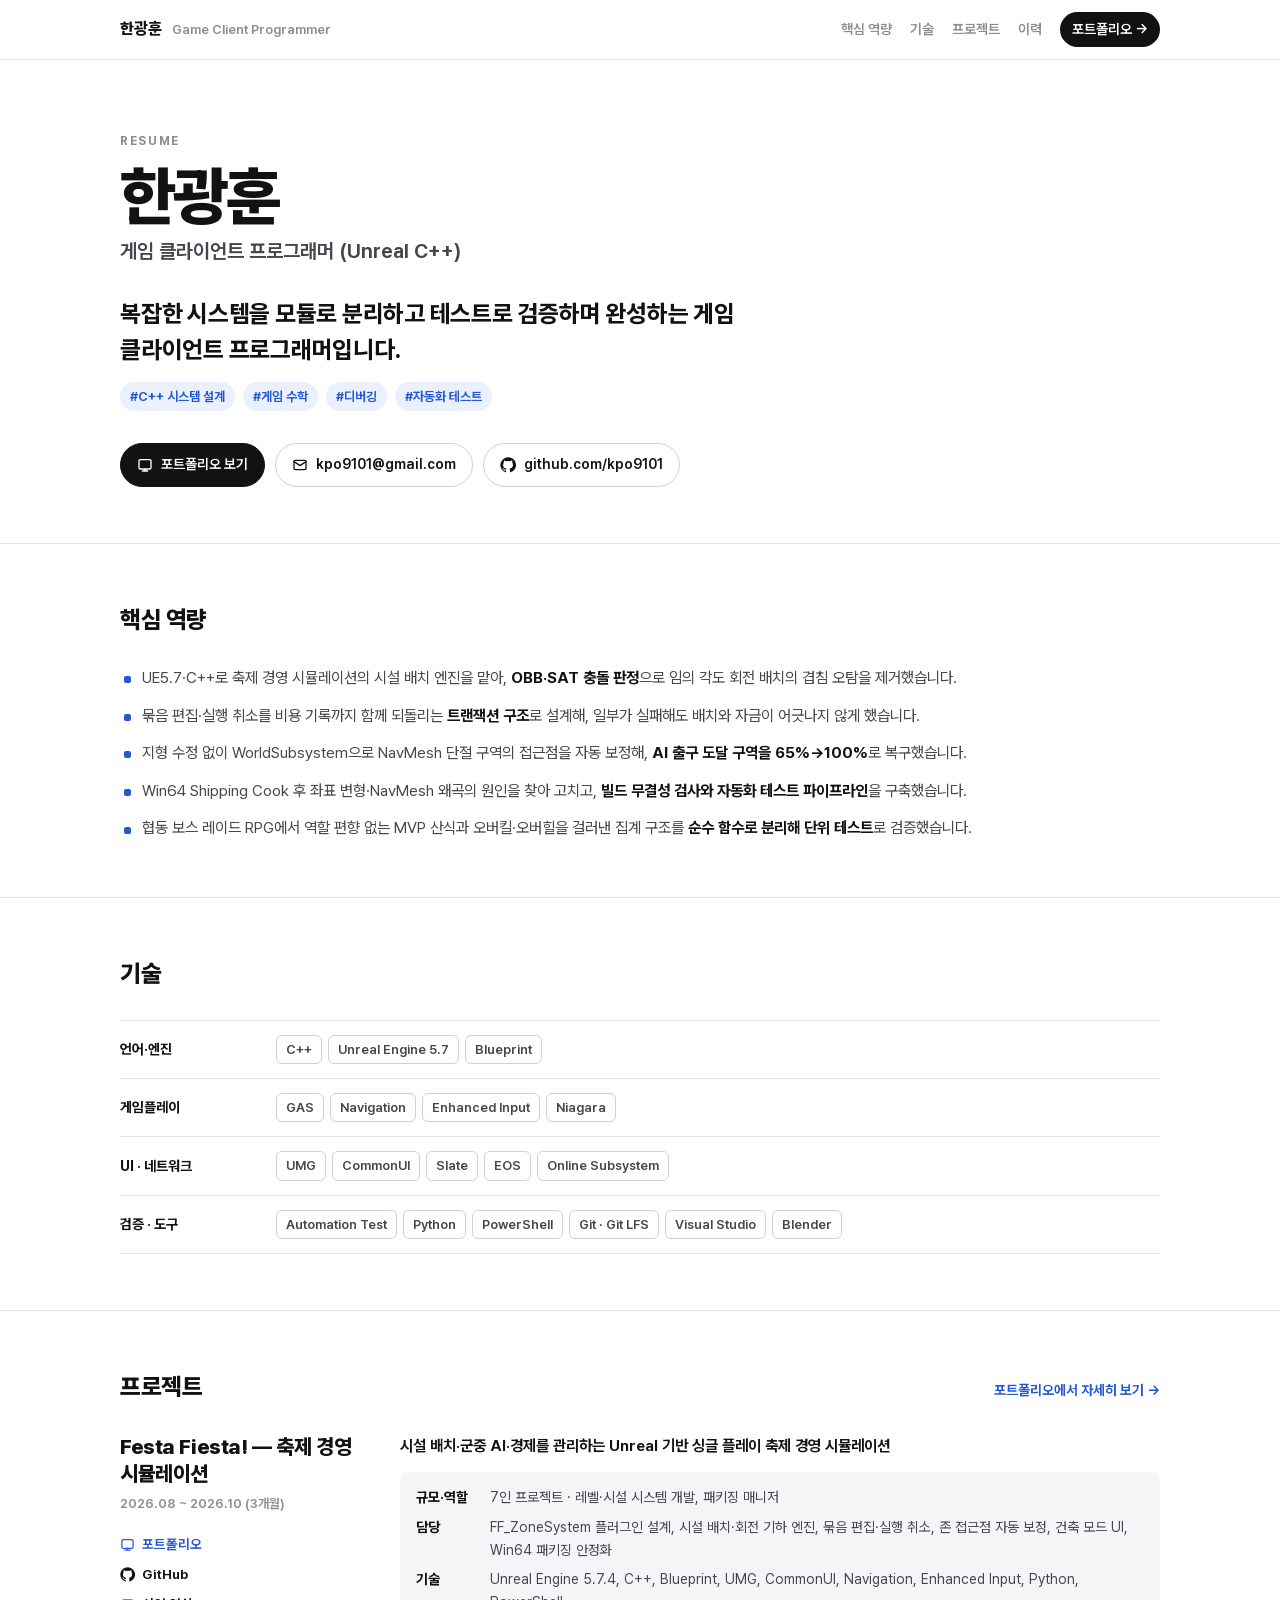
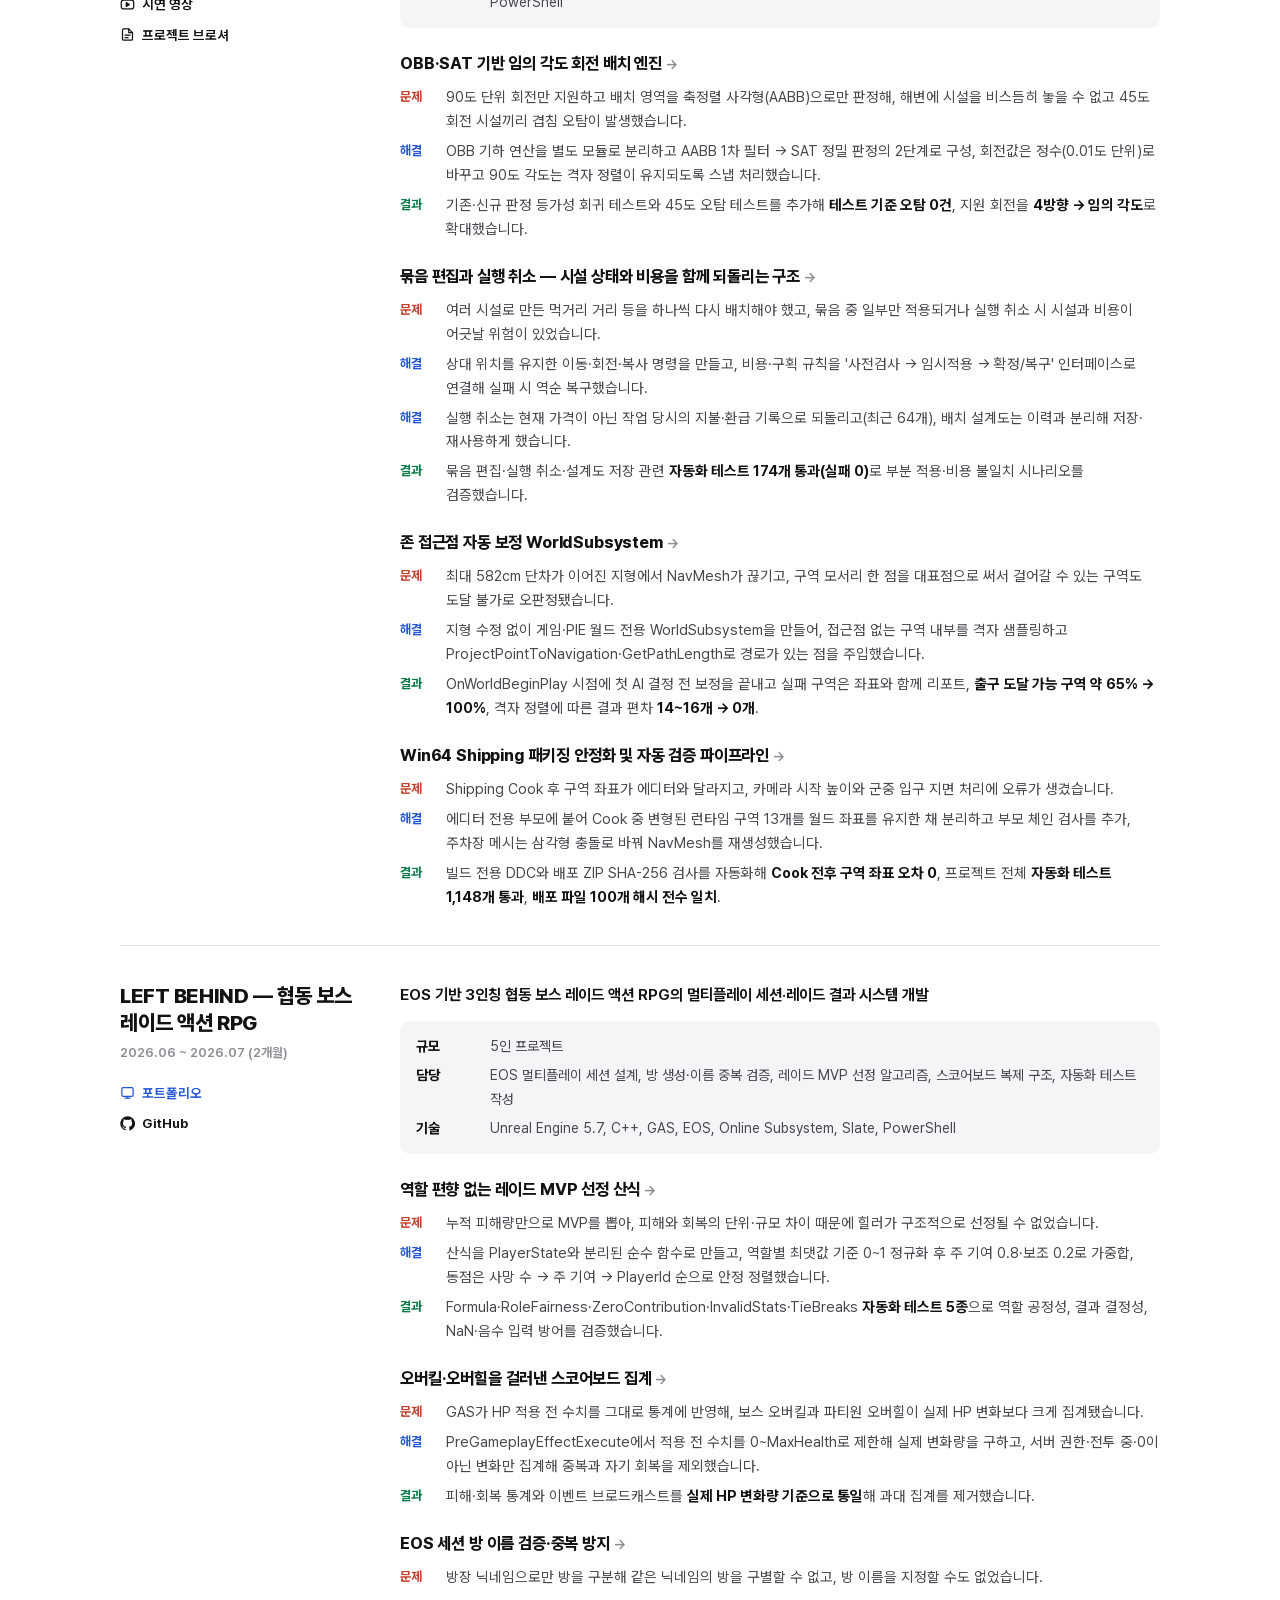
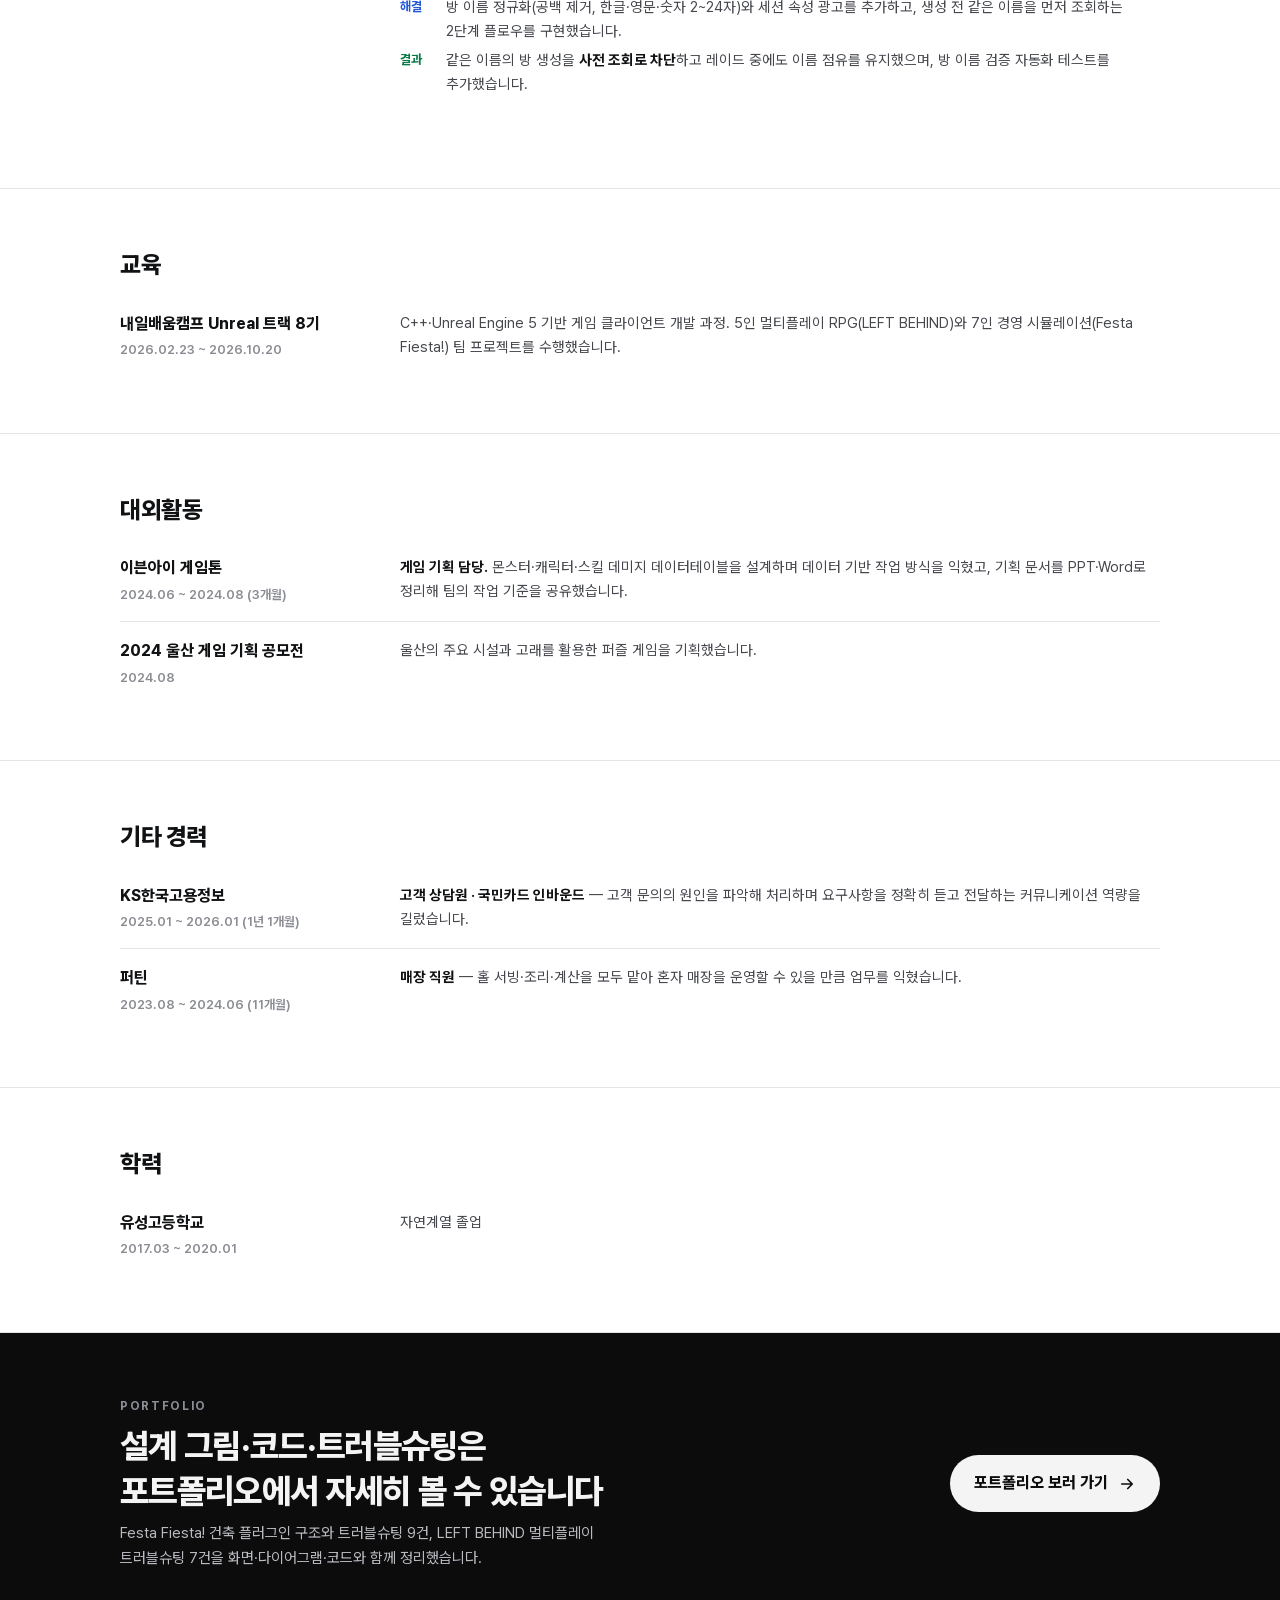
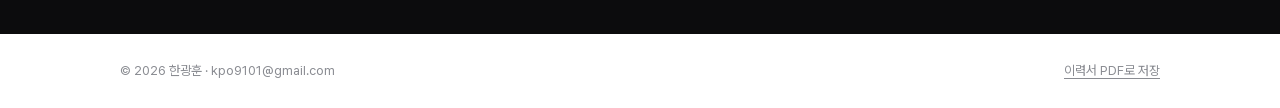
==== commit f20990f4: "이력서 페이지를 메인으로 추가, 포트폴리오는 portfolio.html로 이동" ====
--- a/index.html
+++ b/index.html
@@ -3,21 +3,433 @@
 <head>
 <meta charset="utf-8">
 <meta name="viewport" content="width=device-width, initial-scale=1, viewport-fit=cover">
-<title>한광훈 포트폴리오</title>
-<meta name="description" content="Unreal C++ 게임 클라이언트 프로그래머 한광훈의 포트폴리오 — Festa Fiesta! 건축 플러그인·OBB/SAT 배치·패키징 안정화, LEFT BEHIND EOS 멀티플레이">
+<title>한광훈 이력서</title>
+<meta name="description" content="Unreal C++ 게임 클라이언트 프로그래머 한광훈의 이력서 — C++ 시스템 설계, 게임 수학, 디버깅, 자동화 테스트">
 <meta property="og:type" content="website">
-<meta property="og:title" content="한광훈 포트폴리오 · Unreal C++ 게임 클라이언트 프로그래머">
-<meta property="og:description" content="Festa Fiesta! 건축 플러그인·OBB/SAT 배치·패키징 안정화, LEFT BEHIND EOS 멀티플레이">
+<meta property="og:title" content="한광훈 이력서 · Unreal C++ 게임 클라이언트 프로그래머">
+<meta property="og:description" content="복잡한 시스템을 모듈로 분리하고 테스트로 검증하며 완성하는 게임 클라이언트 프로그래머입니다.">
 <meta property="og:url" content="https://kpo9101.github.io/">
 <meta property="og:image" content="https://kpo9101.github.io/img/ff_cover.jpg">
 <meta name="twitter:card" content="summary_large_image">
 <link rel="icon" href="data:image/svg+xml,%3Csvg xmlns='http://www.w3.org/2000/svg' viewBox='0 0 64 64'%3E%3Crect width='64' height='64' rx='14' fill='%230c0c0d'/%3E%3Ctext x='32' y='43' font-size='30' font-family='sans-serif' font-weight='800' fill='%23fafafa' text-anchor='middle'%3EH%3C/text%3E%3C/svg%3E">
-<link rel="stylesheet" href="style.css">
-<style>:root { color-scheme: light; } html, body { margin: 0; }</style>
+<style>
+@font-face { font-family: "Pretendard"; font-weight: 45 920; font-display: swap; src: url("fonts/PretendardVariable.woff2") format("woff2-variations"), url("fonts/PretendardVariable.woff2") format("woff2"); }
+
+:root {
+  --bg: #ffffff; --fg: #111214; --body: #45474d; --muted: #8a8c92; --line: #e4e5e8; --card: #f4f5f7; --chip-bd: #cfd1d6;
+  --accent: #2457d6; --accent-soft: #eaf0fd; --ok: #0b7a47; --bad: #c2412d; --focus: #2457d6;
+  --dark-bg: #0c0c0d; --dark-fg: #f4f4f5;
+  --wrap: 1040px;
+}
+@media (prefers-color-scheme: dark) {
+  :root:not([data-theme="light"]) {
+    --bg: #131417; --fg: #eeeff1; --body: #b9bbc1; --muted: #8b8e95; --line: #2a2c31; --card: #1c1e22; --chip-bd: #3a3d44;
+    --accent: #7ea2ff; --accent-soft: #1d2640; --ok: #4cc38a; --bad: #ff8a73; --focus: #7ea2ff; color-scheme: dark;
+  }
+}
+:root[data-theme="dark"] {
+  --bg: #131417; --fg: #eeeff1; --body: #b9bbc1; --muted: #8b8e95; --line: #2a2c31; --card: #1c1e22; --chip-bd: #3a3d44;
+  --accent: #7ea2ff; --accent-soft: #1d2640; --ok: #4cc38a; --bad: #ff8a73; --focus: #7ea2ff; color-scheme: dark;
+}
+
+* { box-sizing: border-box; }
+html { scroll-behavior: smooth; scroll-padding-top: 72px; }
+html, body { margin: 0; padding: 0; }
+body { background: var(--bg); color: var(--fg); font-family: "Pretendard", "Apple SD Gothic Neo", "Malgun Gothic", "Noto Sans KR", system-ui, sans-serif; font-size: 15px; line-height: 1.65; word-break: keep-all; overflow-wrap: anywhere; -webkit-print-color-adjust: exact; print-color-adjust: exact; }
+a { color: inherit; text-decoration: none; }
+a:focus-visible, button:focus-visible { outline: 2px solid var(--focus); outline-offset: 3px; border-radius: 6px; }
+.pad { padding-left: max(16px, env(safe-area-inset-left, 0px), calc((100% - var(--wrap)) / 2)); padding-right: max(16px, env(safe-area-inset-right, 0px), calc((100% - var(--wrap)) / 2)); }
+
+/* ---------- top bar ---------- */
+.topbar { position: sticky; top: 0; z-index: 10; display: flex; justify-content: space-between; align-items: center; gap: 16px; padding-block: 12px; background: color-mix(in srgb, var(--bg) 88%, transparent); backdrop-filter: blur(10px); -webkit-backdrop-filter: blur(10px); border-bottom: 1px solid var(--line); }
+.tb-name { font-weight: 800; font-size: 16px; white-space: nowrap; }
+.tb-name span { font-weight: 600; color: var(--muted); font-size: 13px; margin-left: 6px; }
+.topbar nav { display: flex; align-items: center; gap: 18px; font-size: 14px; font-weight: 600; color: var(--muted); overflow-x: auto; scrollbar-width: none; }
+.topbar nav::-webkit-scrollbar { display: none; }
+.topbar nav a { white-space: nowrap; }
+.topbar nav a:hover { color: var(--fg); }
+.topbar nav .tb-pf { color: var(--bg); background: var(--fg); padding: 6px 12px; border-radius: 999px; }
+.topbar nav .tb-pf:hover { color: var(--bg); opacity: .86; }
+@media (max-width: 720px) { .topbar nav .tb-sec { display: none; } .tb-name span { display: none; } }
+
+/* ---------- hero ---------- */
+.hero { padding-block: 72px 56px; border-bottom: 1px solid var(--line); }
+.eyebrow { font-size: 12px; font-weight: 700; letter-spacing: .14em; color: var(--muted); text-transform: uppercase; }
+.hero h1 { margin: 10px 0 4px; font-size: clamp(40px, 7vw, 64px); line-height: 1.08; letter-spacing: -0.03em; font-weight: 850; }
+.hero .role { font-size: clamp(17px, 2.2vw, 20px); font-weight: 650; color: var(--body); margin: 0 0 28px; }
+.hero .lead { font-size: clamp(19px, 2.6vw, 24px); line-height: 1.5; font-weight: 750; letter-spacing: -0.01em; margin: 0 0 14px; max-width: 30em; }
+.tags { display: flex; flex-wrap: wrap; gap: 8px; margin: 0 0 32px; padding: 0; list-style: none; }
+.tags li { font-size: 13px; font-weight: 650; color: var(--accent); background: var(--accent-soft); padding: 4px 10px; border-radius: 999px; }
+.contact { display: flex; flex-wrap: wrap; gap: 10px; align-items: center; }
+.contact a { display: inline-flex; align-items: center; gap: 8px; font-size: 14px; font-weight: 600; border: 1px solid var(--chip-bd); border-radius: 999px; padding: 9px 16px; }
+.contact a:hover { border-color: var(--fg); }
+.contact a svg { width: 16px; height: 16px; flex: none; }
+.contact a.primary { background: var(--fg); color: var(--bg); border-color: var(--fg); }
+.contact a.primary:hover { opacity: .88; }
+
+/* ---------- sections ---------- */
+section.block { padding-block: 56px; border-bottom: 1px solid var(--line); }
+.sec-head { display: flex; align-items: baseline; justify-content: space-between; gap: 16px; margin-bottom: 26px; }
+.sec-head h2 { margin: 0; font-size: 24px; font-weight: 800; letter-spacing: -0.02em; }
+.sec-head .more { font-size: 14px; font-weight: 650; color: var(--accent); white-space: nowrap; }
+.sec-head .more:hover { text-decoration: underline; text-underline-offset: 3px; }
+
+.strengths { list-style: none; margin: 0; padding: 0; display: grid; gap: 12px; }
+.strengths li { position: relative; padding-left: 22px; color: var(--body); font-size: 15.5px; }
+.strengths li::before { content: ""; position: absolute; left: 4px; top: .72em; width: 7px; height: 7px; border-radius: 2px; background: var(--accent); }
+.strengths b { color: var(--fg); font-weight: 700; }
+
+.skills { display: grid; gap: 0; border-top: 1px solid var(--line); }
+.skills .row { display: grid; grid-template-columns: 140px minmax(0, 1fr); gap: 16px; padding-block: 14px; border-bottom: 1px solid var(--line); align-items: center; }
+.skills .k { font-weight: 700; font-size: 14px; }
+.chips { display: flex; flex-wrap: wrap; gap: 6px; }
+.chips span { font-size: 13px; font-weight: 600; color: var(--body); border: 1px solid var(--chip-bd); border-radius: 6px; padding: 3px 9px; }
+
+/* ---------- projects ---------- */
+.project { display: grid; grid-template-columns: 240px minmax(0, 1fr); gap: 40px; padding-block: 36px; border-top: 1px solid var(--line); }
+.project:first-of-type { border-top: none; padding-top: 0; }
+.p-side h3 { margin: 0 0 6px; font-size: 21px; line-height: 1.3; font-weight: 800; letter-spacing: -0.02em; }
+.p-side .p-sub { margin: 0 0 6px; font-size: 14px; color: var(--body); font-weight: 600; }
+.p-side .period { font-size: 13px; color: var(--muted); font-weight: 600; margin: 0 0 18px; }
+.p-links { display: flex; flex-direction: column; gap: 8px; align-items: flex-start; }
+.p-links a { display: inline-flex; align-items: center; gap: 7px; font-size: 13.5px; font-weight: 650; }
+.p-links a svg { width: 15px; height: 15px; flex: none; }
+.p-links a:hover { text-decoration: underline; text-underline-offset: 3px; }
+.p-links a.pf { color: var(--accent); }
+.p-summary { margin: 0 0 14px; font-size: 15.5px; font-weight: 650; }
+.p-meta { margin: 0 0 22px; padding: 14px 16px; background: var(--card); border-radius: 10px; display: grid; gap: 6px; font-size: 14px; color: var(--body); }
+.p-meta div { display: grid; grid-template-columns: 64px minmax(0, 1fr); gap: 10px; }
+.p-meta dt { font-weight: 700; color: var(--fg); }
+.p-meta dd { margin: 0; }
+.item { margin-top: 22px; }
+.item h4 { margin: 0 0 8px; font-size: 16.5px; font-weight: 750; letter-spacing: -0.01em; }
+.item h4 a:hover { color: var(--accent); }
+.item h4 a::after { content: " →"; color: var(--muted); font-weight: 600; font-size: 14px; }
+.psr { display: grid; gap: 6px; margin: 0; }
+.psr div { display: grid; grid-template-columns: 38px minmax(0, 1fr); gap: 8px; font-size: 14.5px; color: var(--body); }
+.psr dt { font-weight: 700; font-size: 13px; padding-top: 1px; }
+.psr dt.p { color: var(--bad); }
+.psr dt.s { color: var(--accent); }
+.psr dt.r { color: var(--ok); }
+.psr dd { margin: 0; }
+.psr strong { color: var(--fg); font-weight: 700; }
+
+/* ---------- timeline (education etc.) ---------- */
+.tl { display: grid; gap: 0; }
+.tl .row { display: grid; grid-template-columns: 240px minmax(0, 1fr); gap: 40px; padding-block: 16px; border-top: 1px solid var(--line); }
+.tl .row:first-child { border-top: none; padding-top: 0; }
+.tl h3 { margin: 0 0 2px; font-size: 16px; font-weight: 750; }
+.tl .when { font-size: 13px; color: var(--muted); font-weight: 600; }
+.tl p { margin: 0; color: var(--body); font-size: 14.5px; }
+.tl p b { color: var(--fg); font-weight: 700; }
+.two { display: grid; grid-template-columns: minmax(0, 1fr); gap: 0; }
+
+/* ---------- portfolio CTA ---------- */
+.cta { background: var(--dark-bg); color: var(--dark-fg); padding-block: 64px; }
+.cta-in { display: flex; align-items: center; justify-content: space-between; gap: 32px; flex-wrap: wrap; }
+.cta .eyebrow { color: #8b8e95; }
+.cta h2 { margin: 8px 0 8px; font-size: clamp(24px, 3.4vw, 34px); font-weight: 800; letter-spacing: -0.02em; line-height: 1.3; }
+.cta p { margin: 0; color: #b9bbc1; font-size: 15px; max-width: 34em; }
+.cta-btn { display: inline-flex; align-items: center; gap: 10px; background: #f4f4f5; color: #0c0c0d; font-weight: 750; font-size: 16px; padding: 15px 24px; border-radius: 999px; white-space: nowrap; }
+.cta-btn:hover { background: #ffffff; }
+.cta-btn svg { width: 18px; height: 18px; }
+footer { padding-block: 26px; font-size: 13px; color: var(--muted); display: flex; justify-content: space-between; gap: 16px; flex-wrap: wrap; }
+footer button { font: inherit; color: inherit; background: none; border: 0; padding: 0; cursor: pointer; text-decoration: underline; text-underline-offset: 3px; }
+
+@media (max-width: 760px) {
+  .hero { padding-block: 48px 40px; }
+  section.block { padding-block: 44px; }
+  .project, .tl .row { grid-template-columns: minmax(0, 1fr); gap: 14px; }
+  .p-links { flex-direction: row; flex-wrap: wrap; gap: 14px; }
+  .p-side .period { margin-bottom: 10px; }
+  .skills .row { grid-template-columns: minmax(0, 1fr); gap: 8px; }
+  .cta-in { flex-direction: column; align-items: flex-start; }
+}
+
+/* ---------- print: A4 resume ---------- */
+@page { size: A4; margin: 14mm 14mm 16mm; }
+@media print {
+  :root { --bg: #fff; --fg: #111214; --body: #3c3e44; --muted: #74767c; --line: #e2e3e6; --card: #f4f5f7; --chip-bd: #cfd1d6; --accent: #2457d6; --accent-soft: #eaf0fd; --ok: #0b7a47; --bad: #c2412d; --wrap: 100%; color-scheme: light; }
+  html { scroll-padding-top: 0; }
+  body { font-size: 10pt; line-height: 1.55; }
+  .pad { padding-left: 0; padding-right: 0; }
+  .topbar, .cta, footer, .no-print { display: none !important; }
+  .hero { padding-block: 0 16px; }
+  .hero h1 { font-size: 28pt; margin-top: 0; }
+  .hero .role { margin-bottom: 12px; font-size: 12pt; }
+  .hero .lead { font-size: 13pt; }
+  .tags { margin-bottom: 12px; }
+  .contact a { padding: 3px 10px; font-size: 9pt; }
+  .contact a.primary { background: none; color: var(--fg); border-color: var(--chip-bd); }
+  section.block { padding-block: 18px; }
+  .sec-head { margin-bottom: 12px; }
+  .sec-head h2 { font-size: 14pt; }
+  .sec-head .more { display: none; }
+  .sec-head { break-after: avoid-page; page-break-after: avoid; }
+  .tl .row { grid-template-columns: 150px minmax(0, 1fr); gap: 18px; }
+  .project { display: block; padding-block: 14px; }
+  .p-side { display: flex; align-items: baseline; gap: 12px; flex-wrap: wrap; margin-bottom: 6px; break-after: avoid-page; }
+  .p-side h3 { font-size: 13pt; margin: 0; }
+  .p-side .period { margin: 0; }
+  .p-links { display: none; }
+  .p-meta { padding: 8px 12px; margin-bottom: 10px; }
+  .item { margin-top: 12px; break-inside: avoid; }
+  .item h4 a::after { content: none; }
+  .p-meta, .tl .row, .skills .row { break-inside: avoid; }
+  .psr div, .tl p, .p-meta, .strengths li { font-size: 9.5pt; }
+}
+</style>
 </head>
-<body data-mode="web">
-<div class="web" id="app"><noscript><p style="padding:40px 20px">이 포트폴리오는 JavaScript가 켜져 있어야 보입니다.</p></noscript></div>
-<script src="diagrams.js"></script>
-<script src="app.js"></script>
+<body>
+<header class="topbar pad">
+  <a href="#top" class="tb-name">한광훈 <span>Game Client Programmer</span></a>
+  <nav aria-label="이력서 목차">
+    <a class="tb-sec" href="#strengths">핵심 역량</a>
+    <a class="tb-sec" href="#skills">기술</a>
+    <a class="tb-sec" href="#projects">프로젝트</a>
+    <a class="tb-sec" href="#history">이력</a>
+    <a class="tb-pf" href="portfolio.html">포트폴리오 →</a>
+  </nav>
+</header>
+
+<main id="top">
+  <section class="hero pad" aria-labelledby="name">
+    <div class="eyebrow">Resume</div>
+    <h1 id="name">한광훈</h1>
+    <p class="role">게임 클라이언트 프로그래머 (Unreal C++)</p>
+    <p class="lead">복잡한 시스템을 모듈로 분리하고 테스트로 검증하며 완성하는 게임 클라이언트 프로그래머입니다.</p>
+    <ul class="tags" aria-label="키워드">
+      <li>#C++ 시스템 설계</li><li>#게임 수학</li><li>#디버깅</li><li>#자동화 테스트</li>
+    </ul>
+    <div class="contact">
+      <a class="primary" href="portfolio.html">
+        <svg viewBox="0 0 24 24" fill="none" stroke="currentColor" stroke-width="2" stroke-linecap="round" stroke-linejoin="round" aria-hidden="true"><rect x="3" y="4" width="18" height="14" rx="2"/><path d="M8 21h8M12 18v3"/></svg>
+        포트폴리오 보기
+      </a>
+      <a href="mailto:kpo9101@gmail.com">
+        <svg viewBox="0 0 24 24" fill="none" stroke="currentColor" stroke-width="2" stroke-linecap="round" stroke-linejoin="round" aria-hidden="true"><rect x="3" y="5" width="18" height="14" rx="2"/><path d="m3 7 9 6 9-6"/></svg>
+        kpo9101@gmail.com
+      </a>
+      <a href="https://github.com/kpo9101" target="_blank" rel="noopener">
+        <svg viewBox="0 0 24 24" fill="currentColor" aria-hidden="true"><path d="M12 .5a11.5 11.5 0 0 0-3.64 22.41c.58.1.79-.25.79-.56v-2c-3.2.7-3.88-1.37-3.88-1.37-.53-1.33-1.28-1.69-1.28-1.69-1.05-.71.08-.7.08-.7 1.16.08 1.77 1.19 1.77 1.19 1.03 1.77 2.71 1.26 3.37.96.1-.75.4-1.26.73-1.55-2.55-.29-5.24-1.28-5.24-5.68 0-1.26.45-2.28 1.19-3.09-.12-.29-.52-1.46.11-3.05 0 0 .97-.31 3.17 1.18a11 11 0 0 1 5.77 0c2.2-1.49 3.17-1.18 3.17-1.18.63 1.59.23 2.76.11 3.05.74.81 1.19 1.83 1.19 3.09 0 4.41-2.69 5.38-5.26 5.67.41.36.78 1.06.78 2.14v3.17c0 .31.21.67.8.56A11.5 11.5 0 0 0 12 .5Z"/></svg>
+        github.com/kpo9101
+      </a>
+    </div>
+  </section>
+
+  <section class="block pad" id="strengths" aria-labelledby="h-strengths">
+    <div class="sec-head"><h2 id="h-strengths">핵심 역량</h2></div>
+    <ul class="strengths">
+      <li>UE5.7·C++로 축제 경영 시뮬레이션의 시설 배치 엔진을 맡아, <b>OBB·SAT 충돌 판정</b>으로 임의 각도 회전 배치의 겹침 오탐을 제거했습니다.</li>
+      <li>묶음 편집·실행 취소를 비용 기록까지 함께 되돌리는 <b>트랜잭션 구조</b>로 설계해, 일부가 실패해도 배치와 자금이 어긋나지 않게 했습니다.</li>
+      <li>지형 수정 없이 WorldSubsystem으로 NavMesh 단절 구역의 접근점을 자동 보정해, <b>AI 출구 도달 구역을 65%→100%</b>로 복구했습니다.</li>
+      <li>Win64 Shipping Cook 후 좌표 변형·NavMesh 왜곡의 원인을 찾아 고치고, <b>빌드 무결성 검사와 자동화 테스트 파이프라인</b>을 구축했습니다.</li>
+      <li>협동 보스 레이드 RPG에서 역할 편향 없는 MVP 산식과 오버킬·오버힐을 걸러낸 집계 구조를 <b>순수 함수로 분리해 단위 테스트</b>로 검증했습니다.</li>
+    </ul>
+  </section>
+
+  <section class="block pad" id="skills" aria-labelledby="h-skills">
+    <div class="sec-head"><h2 id="h-skills">기술</h2></div>
+    <div class="skills">
+      <div class="row"><div class="k">언어·엔진</div><div class="chips"><span>C++</span><span>Unreal Engine 5.7</span><span>Blueprint</span></div></div>
+      <div class="row"><div class="k">게임플레이</div><div class="chips"><span>GAS</span><span>Navigation</span><span>Enhanced Input</span><span>Niagara</span></div></div>
+      <div class="row"><div class="k">UI · 네트워크</div><div class="chips"><span>UMG</span><span>CommonUI</span><span>Slate</span><span>EOS</span><span>Online Subsystem</span></div></div>
+      <div class="row"><div class="k">검증 · 도구</div><div class="chips"><span>Automation Test</span><span>Python</span><span>PowerShell</span><span>Git · Git LFS</span><span>Visual Studio</span><span>Blender</span></div></div>
+    </div>
+  </section>
+
+  <section class="block pad" id="projects" aria-labelledby="h-projects">
+    <div class="sec-head"><h2 id="h-projects">프로젝트</h2><a class="more no-print" href="portfolio.html">포트폴리오에서 자세히 보기 →</a></div>
+
+    <article class="project" aria-labelledby="p-ff">
+      <div class="p-side">
+        <h3 id="p-ff">Festa Fiesta! — 축제 경영 시뮬레이션</h3>
+        <p class="period">2026.08 ~ 2026.10 (3개월)</p>
+        <div class="p-links">
+          <a class="pf" href="portfolio.html#festa">
+            <svg viewBox="0 0 24 24" fill="none" stroke="currentColor" stroke-width="2" stroke-linecap="round" stroke-linejoin="round" aria-hidden="true"><rect x="3" y="4" width="18" height="14" rx="2"/><path d="M8 21h8M12 18v3"/></svg>
+            포트폴리오
+          </a>
+          <a href="https://github.com/NBcampUnrealTrack/8th-Team13-Final-Project" target="_blank" rel="noopener">
+            <svg viewBox="0 0 24 24" fill="currentColor" aria-hidden="true"><path d="M12 .5a11.5 11.5 0 0 0-3.64 22.41c.58.1.79-.25.79-.56v-2c-3.2.7-3.88-1.37-3.88-1.37-.53-1.33-1.28-1.69-1.28-1.69-1.05-.71.08-.7.08-.7 1.16.08 1.77 1.19 1.77 1.19 1.03 1.77 2.71 1.26 3.37.96.1-.75.4-1.26.73-1.55-2.55-.29-5.24-1.28-5.24-5.68 0-1.26.45-2.28 1.19-3.09-.12-.29-.52-1.46.11-3.05 0 0 .97-.31 3.17 1.18a11 11 0 0 1 5.77 0c2.2-1.49 3.17-1.18 3.17-1.18.63 1.59.23 2.76.11 3.05.74.81 1.19 1.83 1.19 3.09 0 4.41-2.69 5.38-5.26 5.67.41.36.78 1.06.78 2.14v3.17c0 .31.21.67.8.56A11.5 11.5 0 0 0 12 .5Z"/></svg>
+            GitHub
+          </a>
+          <a href="https://youtu.be/olpAoV4WH7Y" target="_blank" rel="noopener">
+            <svg viewBox="0 0 24 24" fill="none" stroke="currentColor" stroke-width="2" stroke-linecap="round" stroke-linejoin="round" aria-hidden="true"><rect x="2" y="5" width="20" height="14" rx="4"/><path d="m10 9 5 3-5 3z" fill="currentColor"/></svg>
+            시연 영상
+          </a>
+          <a href="https://teamsparta.notion.site/8-13-Festa-Fiesta-3b12dc3ef514808a9247c952c9ecf639" target="_blank" rel="noopener">
+            <svg viewBox="0 0 24 24" fill="none" stroke="currentColor" stroke-width="2" stroke-linecap="round" stroke-linejoin="round" aria-hidden="true"><path d="M14 3H6a2 2 0 0 0-2 2v14a2 2 0 0 0 2 2h12a2 2 0 0 0 2-2V9z"/><path d="M14 3v6h6M8 13h8M8 17h5"/></svg>
+            프로젝트 브로셔
+          </a>
+        </div>
+      </div>
+      <div class="p-body">
+        <p class="p-summary">시설 배치·군중 AI·경제를 관리하는 Unreal 기반 싱글 플레이 축제 경영 시뮬레이션</p>
+        <dl class="p-meta">
+          <div><dt>규모·역할</dt><dd>7인 프로젝트 · 레벨·시설 시스템 개발, 패키징 매니저</dd></div>
+          <div><dt>담당</dt><dd>FF_ZoneSystem 플러그인 설계, 시설 배치·회전 기하 엔진, 묶음 편집·실행 취소, 존 접근점 자동 보정, 건축 모드 UI, Win64 패키징 안정화</dd></div>
+          <div><dt>기술</dt><dd>Unreal Engine 5.7.4, C++, Blueprint, UMG, CommonUI, Navigation, Enhanced Input, Python, PowerShell</dd></div>
+        </dl>
+
+        <div class="item">
+          <h4><a href="portfolio.html#festa">OBB·SAT 기반 임의 각도 회전 배치 엔진</a></h4>
+          <dl class="psr">
+            <div><dt class="p">문제</dt><dd>90도 단위 회전만 지원하고 배치 영역을 축정렬 사각형(AABB)으로만 판정해, 해변에 시설을 비스듬히 놓을 수 없고 45도 회전 시설끼리 겹침 오탐이 발생했습니다.</dd></div>
+            <div><dt class="s">해결</dt><dd>OBB 기하 연산을 별도 모듈로 분리하고 AABB 1차 필터 → SAT 정밀 판정의 2단계로 구성, 회전값은 정수(0.01도 단위)로 바꾸고 90도 각도는 격자 정렬이 유지되도록 스냅 처리했습니다.</dd></div>
+            <div><dt class="r">결과</dt><dd>기존·신규 판정 등가성 회귀 테스트와 45도 오탐 테스트를 추가해 <strong>테스트 기준 오탐 0건</strong>, 지원 회전을 <strong>4방향 → 임의 각도</strong>로 확대했습니다.</dd></div>
+          </dl>
+        </div>
+
+        <div class="item">
+          <h4><a href="portfolio.html#festa">묶음 편집과 실행 취소 — 시설 상태와 비용을 함께 되돌리는 구조</a></h4>
+          <dl class="psr">
+            <div><dt class="p">문제</dt><dd>여러 시설로 만든 먹거리 거리 등을 하나씩 다시 배치해야 했고, 묶음 중 일부만 적용되거나 실행 취소 시 시설과 비용이 어긋날 위험이 있었습니다.</dd></div>
+            <div><dt class="s">해결</dt><dd>상대 위치를 유지한 이동·회전·복사 명령을 만들고, 비용·구획 규칙을 '사전검사 → 임시적용 → 확정/복구' 인터페이스로 연결해 실패 시 역순 복구했습니다.</dd></div>
+            <div><dt class="s">해결</dt><dd>실행 취소는 현재 가격이 아닌 작업 당시의 지불·환급 기록으로 되돌리고(최근 64개), 배치 설계도는 이력과 분리해 저장·재사용하게 했습니다.</dd></div>
+            <div><dt class="r">결과</dt><dd>묶음 편집·실행 취소·설계도 저장 관련 <strong>자동화 테스트 174개 통과(실패 0)</strong>로 부분 적용·비용 불일치 시나리오를 검증했습니다.</dd></div>
+          </dl>
+        </div>
+
+        <div class="item">
+          <h4><a href="portfolio.html#festa">존 접근점 자동 보정 WorldSubsystem</a></h4>
+          <dl class="psr">
+            <div><dt class="p">문제</dt><dd>최대 582cm 단차가 이어진 지형에서 NavMesh가 끊기고, 구역 모서리 한 점을 대표점으로 써서 걸어갈 수 있는 구역도 도달 불가로 오판정됐습니다.</dd></div>
+            <div><dt class="s">해결</dt><dd>지형 수정 없이 게임·PIE 월드 전용 WorldSubsystem을 만들어, 접근점 없는 구역 내부를 격자 샘플링하고 ProjectPointToNavigation·GetPathLength로 경로가 있는 점을 주입했습니다.</dd></div>
+            <div><dt class="r">결과</dt><dd>OnWorldBeginPlay 시점에 첫 AI 결정 전 보정을 끝내고 실패 구역은 좌표와 함께 리포트, <strong>출구 도달 가능 구역 약 65% → 100%</strong>, 격자 정렬에 따른 결과 편차 <strong>14~16개 → 0개</strong>.</dd></div>
+          </dl>
+        </div>
+
+        <div class="item">
+          <h4><a href="portfolio.html#festa">Win64 Shipping 패키징 안정화 및 자동 검증 파이프라인</a></h4>
+          <dl class="psr">
+            <div><dt class="p">문제</dt><dd>Shipping Cook 후 구역 좌표가 에디터와 달라지고, 카메라 시작 높이와 군중 입구 지면 처리에 오류가 생겼습니다.</dd></div>
+            <div><dt class="s">해결</dt><dd>에디터 전용 부모에 붙어 Cook 중 변형된 런타임 구역 13개를 월드 좌표를 유지한 채 분리하고 부모 체인 검사를 추가, 주차장 메시는 삼각형 충돌로 바꿔 NavMesh를 재생성했습니다.</dd></div>
+            <div><dt class="r">결과</dt><dd>빌드 전용 DDC와 배포 ZIP SHA-256 검사를 자동화해 <strong>Cook 전후 구역 좌표 오차 0</strong>, 프로젝트 전체 <strong>자동화 테스트 1,148개 통과</strong>, <strong>배포 파일 100개 해시 전수 일치</strong>.</dd></div>
+          </dl>
+        </div>
+      </div>
+    </article>
+
+    <article class="project" aria-labelledby="p-lb">
+      <div class="p-side">
+        <h3 id="p-lb">LEFT BEHIND — 협동 보스 레이드 액션 RPG</h3>
+        <p class="period">2026.06 ~ 2026.07 (2개월)</p>
+        <div class="p-links">
+          <a class="pf" href="portfolio.html#leftbehind">
+            <svg viewBox="0 0 24 24" fill="none" stroke="currentColor" stroke-width="2" stroke-linecap="round" stroke-linejoin="round" aria-hidden="true"><rect x="3" y="4" width="18" height="14" rx="2"/><path d="M8 21h8M12 18v3"/></svg>
+            포트폴리오
+          </a>
+          <a href="https://github.com/NBcampUnrealTrack/8th-Team26-CH4-Project" target="_blank" rel="noopener">
+            <svg viewBox="0 0 24 24" fill="currentColor" aria-hidden="true"><path d="M12 .5a11.5 11.5 0 0 0-3.64 22.41c.58.1.79-.25.79-.56v-2c-3.2.7-3.88-1.37-3.88-1.37-.53-1.33-1.28-1.69-1.28-1.69-1.05-.71.08-.7.08-.7 1.16.08 1.77 1.19 1.77 1.19 1.03 1.77 2.71 1.26 3.37.96.1-.75.4-1.26.73-1.55-2.55-.29-5.24-1.28-5.24-5.68 0-1.26.45-2.28 1.19-3.09-.12-.29-.52-1.46.11-3.05 0 0 .97-.31 3.17 1.18a11 11 0 0 1 5.77 0c2.2-1.49 3.17-1.18 3.17-1.18.63 1.59.23 2.76.11 3.05.74.81 1.19 1.83 1.19 3.09 0 4.41-2.69 5.38-5.26 5.67.41.36.78 1.06.78 2.14v3.17c0 .31.21.67.8.56A11.5 11.5 0 0 0 12 .5Z"/></svg>
+            GitHub
+          </a>
+        </div>
+      </div>
+      <div class="p-body">
+        <p class="p-summary">EOS 기반 3인칭 협동 보스 레이드 액션 RPG의 멀티플레이 세션·레이드 결과 시스템 개발</p>
+        <dl class="p-meta">
+          <div><dt>규모</dt><dd>5인 프로젝트</dd></div>
+          <div><dt>담당</dt><dd>EOS 멀티플레이 세션 설계, 방 생성·이름 중복 검증, 레이드 MVP 선정 알고리즘, 스코어보드 복제 구조, 자동화 테스트 작성</dd></div>
+          <div><dt>기술</dt><dd>Unreal Engine 5.7, C++, GAS, EOS, Online Subsystem, Slate, PowerShell</dd></div>
+        </dl>
+
+        <div class="item">
+          <h4><a href="portfolio.html#leftbehind">역할 편향 없는 레이드 MVP 선정 산식</a></h4>
+          <dl class="psr">
+            <div><dt class="p">문제</dt><dd>누적 피해량만으로 MVP를 뽑아, 피해와 회복의 단위·규모 차이 때문에 힐러가 구조적으로 선정될 수 없었습니다.</dd></div>
+            <div><dt class="s">해결</dt><dd>산식을 PlayerState와 분리된 순수 함수로 만들고, 역할별 최댓값 기준 0~1 정규화 후 주 기여 0.8·보조 0.2로 가중합, 동점은 사망 수 → 주 기여 → PlayerId 순으로 안정 정렬했습니다.</dd></div>
+            <div><dt class="r">결과</dt><dd>Formula·RoleFairness·ZeroContribution·InvalidStats·TieBreaks <strong>자동화 테스트 5종</strong>으로 역할 공정성, 결과 결정성, NaN·음수 입력 방어를 검증했습니다.</dd></div>
+          </dl>
+        </div>
+
+        <div class="item">
+          <h4><a href="portfolio.html#leftbehind">오버킬·오버힐을 걸러낸 스코어보드 집계</a></h4>
+          <dl class="psr">
+            <div><dt class="p">문제</dt><dd>GAS가 HP 적용 전 수치를 그대로 통계에 반영해, 보스 오버킬과 파티원 오버힐이 실제 HP 변화보다 크게 집계됐습니다.</dd></div>
+            <div><dt class="s">해결</dt><dd>PreGameplayEffectExecute에서 적용 전 수치를 0~MaxHealth로 제한해 실제 변화량을 구하고, 서버 권한·전투 중·0이 아닌 변화만 집계해 중복과 자기 회복을 제외했습니다.</dd></div>
+            <div><dt class="r">결과</dt><dd>피해·회복 통계와 이벤트 브로드캐스트를 <strong>실제 HP 변화량 기준으로 통일</strong>해 과대 집계를 제거했습니다.</dd></div>
+          </dl>
+        </div>
+
+        <div class="item">
+          <h4><a href="portfolio.html#leftbehind">EOS 세션 방 이름 검증·중복 방지</a></h4>
+          <dl class="psr">
+            <div><dt class="p">문제</dt><dd>방장 닉네임으로만 방을 구분해 같은 닉네임의 방을 구별할 수 없고, 방 이름을 지정할 수도 없었습니다.</dd></div>
+            <div><dt class="s">해결</dt><dd>방 이름 정규화(공백 제거, 한글·영문·숫자 2~24자)와 세션 속성 광고를 추가하고, 생성 전 같은 이름을 먼저 조회하는 2단계 플로우를 구현했습니다.</dd></div>
+            <div><dt class="r">결과</dt><dd>같은 이름의 방 생성을 <strong>사전 조회로 차단</strong>하고 레이드 중에도 이름 점유를 유지했으며, 방 이름 검증 자동화 테스트를 추가했습니다.</dd></div>
+          </dl>
+        </div>
+      </div>
+    </article>
+  </section>
+
+  <section class="block pad" id="history" aria-labelledby="h-edu">
+    <div class="sec-head"><h2 id="h-edu">교육</h2></div>
+    <div class="tl">
+      <div class="row">
+        <div><h3>내일배움캠프 Unreal 트랙 8기</h3><div class="when">2026.02.23 ~ 2026.10.20</div></div>
+        <p>C++·Unreal Engine 5 기반 게임 클라이언트 개발 과정. 5인 멀티플레이 RPG(LEFT BEHIND)와 7인 경영 시뮬레이션(Festa Fiesta!) 팀 프로젝트를 수행했습니다.</p>
+      </div>
+    </div>
+  </section>
+
+  <section class="block pad" aria-labelledby="h-act">
+    <div class="sec-head"><h2 id="h-act">대외활동</h2></div>
+    <div class="tl">
+      <div class="row">
+        <div><h3>이븐아이 게임톤</h3><div class="when">2024.06 ~ 2024.08 (3개월)</div></div>
+        <p><b>게임 기획 담당.</b> 몬스터·캐릭터·스킬 데미지 데이터테이블을 설계하며 데이터 기반 작업 방식을 익혔고, 기획 문서를 PPT·Word로 정리해 팀의 작업 기준을 공유했습니다.</p>
+      </div>
+      <div class="row">
+        <div><h3>2024 울산 게임 기획 공모전</h3><div class="when">2024.08</div></div>
+        <p>울산의 주요 시설과 고래를 활용한 퍼즐 게임을 기획했습니다.</p>
+      </div>
+    </div>
+  </section>
+
+  <section class="block pad" aria-labelledby="h-work">
+    <div class="sec-head"><h2 id="h-work">기타 경력</h2></div>
+    <div class="tl">
+      <div class="row">
+        <div><h3>KS한국고용정보</h3><div class="when">2025.01 ~ 2026.01 (1년 1개월)</div></div>
+        <p><b>고객 상담원 · 국민카드 인바운드</b> — 고객 문의의 원인을 파악해 처리하며 요구사항을 정확히 듣고 전달하는 커뮤니케이션 역량을 길렀습니다.</p>
+      </div>
+      <div class="row">
+        <div><h3>퍼틴</h3><div class="when">2023.08 ~ 2024.06 (11개월)</div></div>
+        <p><b>매장 직원</b> — 홀 서빙·조리·계산을 모두 맡아 혼자 매장을 운영할 수 있을 만큼 업무를 익혔습니다.</p>
+      </div>
+    </div>
+  </section>
+
+  <section class="block pad" aria-labelledby="h-school">
+    <div class="sec-head"><h2 id="h-school">학력</h2></div>
+    <div class="tl">
+      <div class="row">
+        <div><h3>유성고등학교</h3><div class="when">2017.03 ~ 2020.01</div></div>
+        <p>자연계열 졸업</p>
+      </div>
+    </div>
+  </section>
+
+  <section class="cta pad" aria-labelledby="h-cta">
+    <div class="cta-in">
+      <div>
+        <div class="eyebrow">Portfolio</div>
+        <h2 id="h-cta">설계 그림·코드·트러블슈팅은<br>포트폴리오에서 자세히 볼 수 있습니다</h2>
+        <p>Festa Fiesta! 건축 플러그인 구조와 트러블슈팅 9건, LEFT BEHIND 멀티플레이 트러블슈팅 7건을 화면·다이어그램·코드와 함께 정리했습니다.</p>
+      </div>
+      <a class="cta-btn" href="portfolio.html">
+        포트폴리오 보러 가기
+        <svg viewBox="0 0 24 24" fill="none" stroke="currentColor" stroke-width="2.2" stroke-linecap="round" stroke-linejoin="round" aria-hidden="true"><path d="M5 12h14M13 6l6 6-6 6"/></svg>
+      </a>
+    </div>
+  </section>
+</main>
+
+<footer class="pad">
+  <span>© 2026 한광훈 · kpo9101@gmail.com</span>
+  <button type="button" onclick="window.print()">이력서 PDF로 저장</button>
+</footer>
 </body>
 </html>
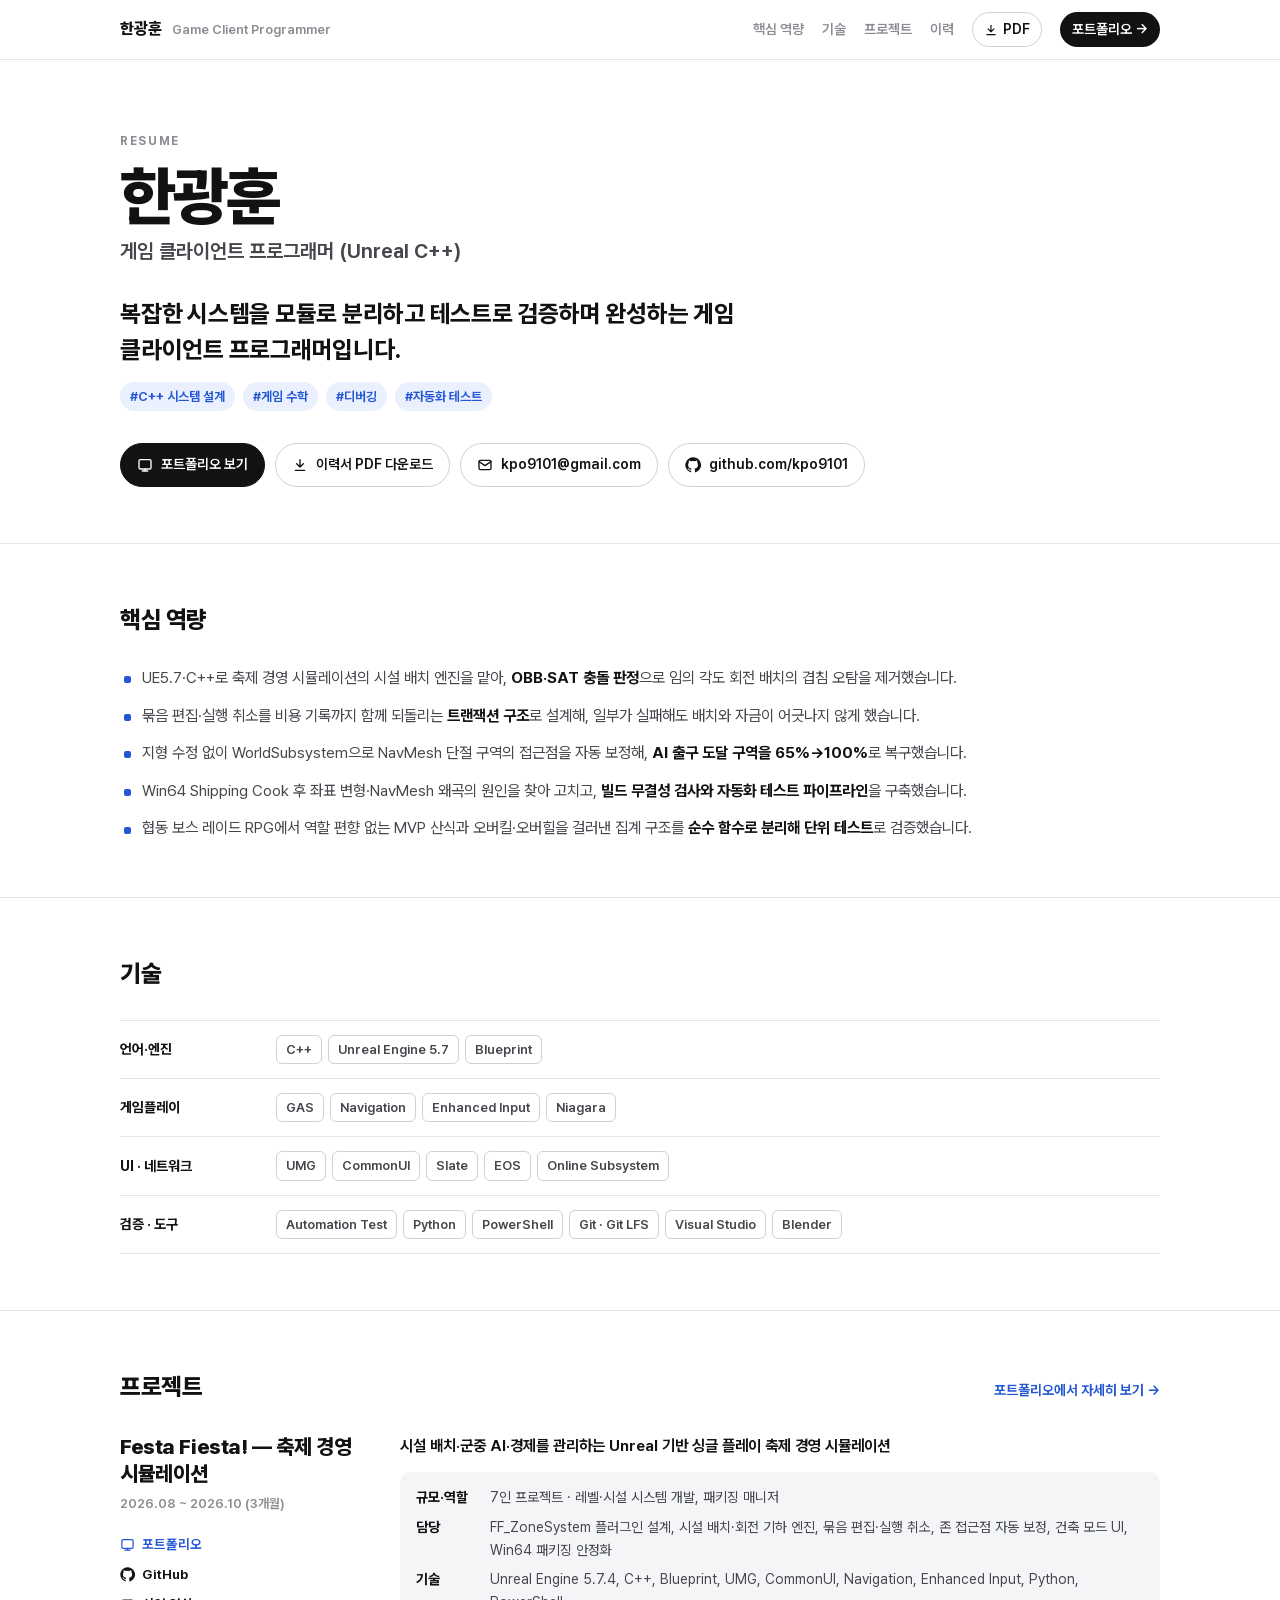
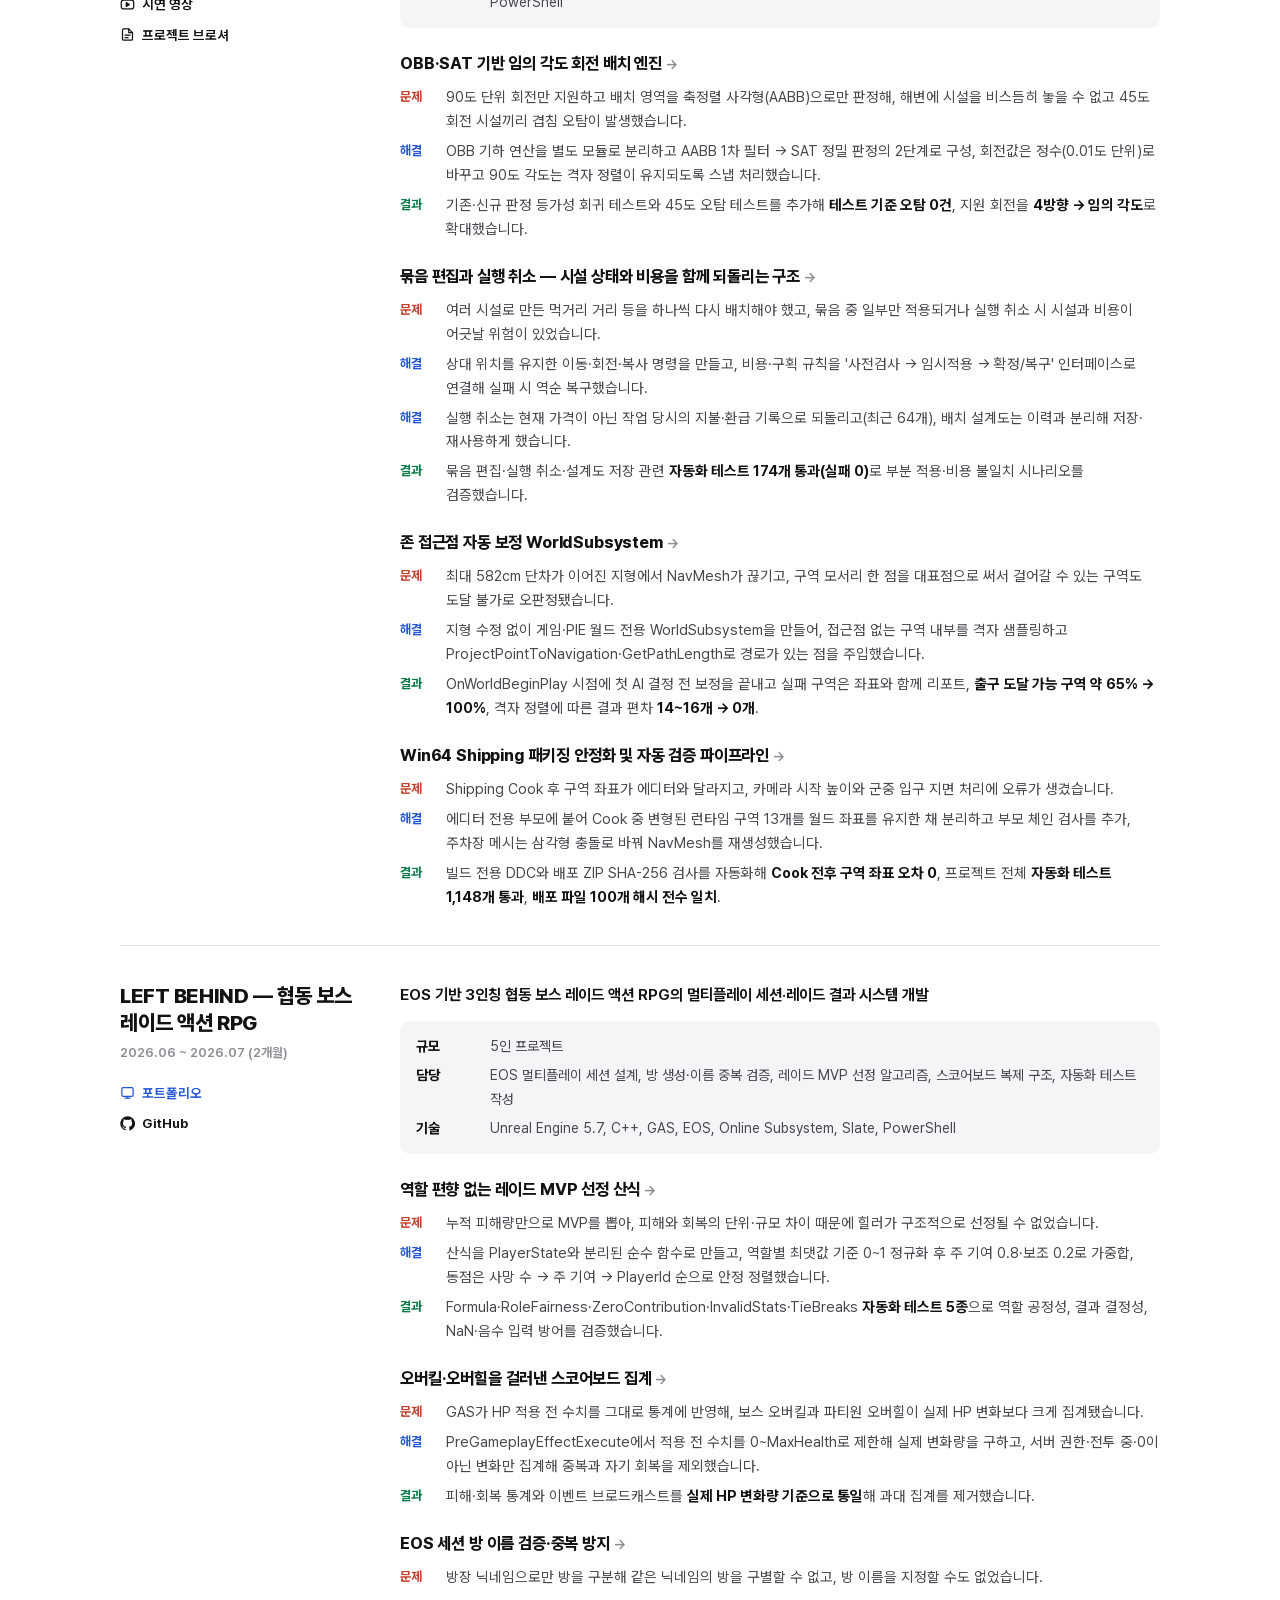
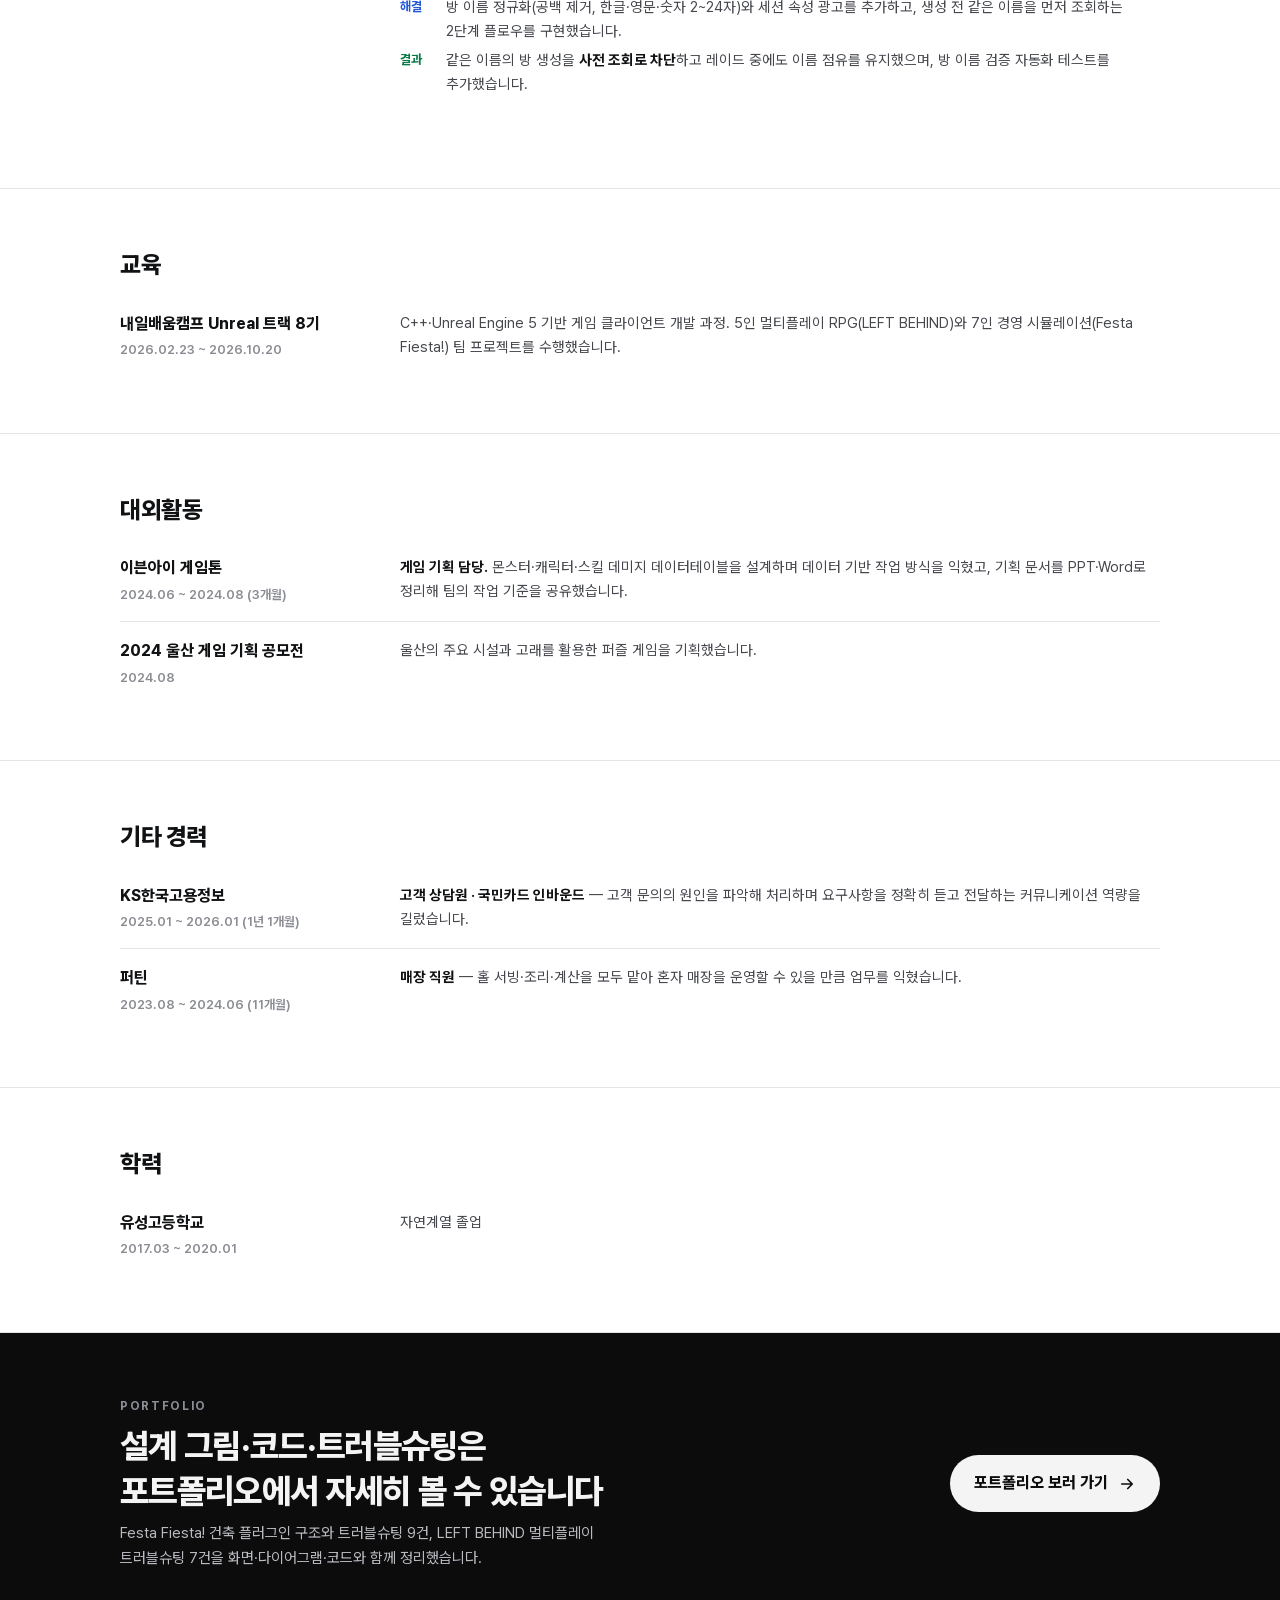
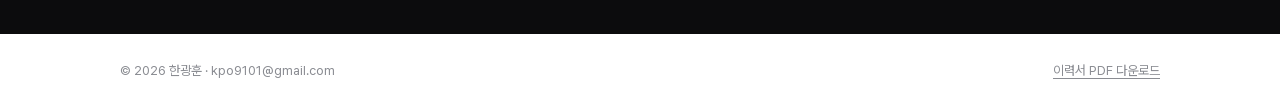
==== commit ded9b5f4: "이력서: 비어 있게 올라간 index.html·README.md 복구 직전 업로드에서 두 파일이 빈 내용으로 커밋된 것을 바로잡음. 내용은 "이력서: PDF 바로 내려받기 추가"에" ====
--- a/index.html
+++ b/index.html
@@ -50,6 +50,9 @@
 .topbar nav a:hover { color: var(--fg); }
 .topbar nav .tb-pf { color: var(--bg); background: var(--fg); padding: 6px 12px; border-radius: 999px; }
 .topbar nav .tb-pf:hover { color: var(--bg); opacity: .86; }
+.topbar nav .tb-pdf { display: inline-flex; align-items: center; gap: 5px; color: var(--fg); border: 1px solid var(--chip-bd); padding: 5px 11px; border-radius: 999px; }
+.topbar nav .tb-pdf:hover { border-color: var(--fg); }
+.topbar nav .tb-pdf svg { width: 14px; height: 14px; flex: none; }
 @media (max-width: 720px) { .topbar nav .tb-sec { display: none; } .tb-name span { display: none; } }
 
 /* ---------- hero ---------- */
@@ -134,7 +137,8 @@
 .cta-btn:hover { background: #ffffff; }
 .cta-btn svg { width: 18px; height: 18px; }
 footer { padding-block: 26px; font-size: 13px; color: var(--muted); display: flex; justify-content: space-between; gap: 16px; flex-wrap: wrap; }
-footer button { font: inherit; color: inherit; background: none; border: 0; padding: 0; cursor: pointer; text-decoration: underline; text-underline-offset: 3px; }
+footer .ft-pdf { text-decoration: underline; text-underline-offset: 3px; }
+footer .ft-pdf:hover { color: var(--fg); }
 
 @media (max-width: 760px) {
   .hero { padding-block: 48px 40px; }
@@ -171,7 +175,15 @@
   .p-side { display: flex; align-items: baseline; gap: 12px; flex-wrap: wrap; margin-bottom: 6px; break-after: avoid-page; }
   .p-side h3 { font-size: 13pt; margin: 0; }
   .p-side .period { margin: 0; }
-  .p-links { display: none; }
+  .p-links { display: flex; flex-direction: row; flex-wrap: wrap; flex-basis: 100%; gap: 2px 14px; margin-top: 2px; }
+  .p-links a { font-size: 8.5pt; color: var(--body); }
+  .p-links a.pf { color: var(--accent); }
+  .p-links a svg { width: 10px; height: 10px; }
+  /* 페이지 나눔: 프로젝트는 새 쪽에서 시작하고, 제목만 페이지 끝에 남지 않게 */
+  #projects, .project + .project { break-before: page; page-break-before: always; }
+  .p-side { break-inside: avoid; }
+  .sec-head + *, .p-summary + .p-meta { break-before: avoid-page; page-break-before: avoid; }
+  #history, #history ~ section.block { break-inside: avoid-page; page-break-inside: avoid; }
   .p-meta { padding: 8px 12px; margin-bottom: 10px; }
   .item { margin-top: 12px; break-inside: avoid; }
   .item h4 a::after { content: none; }
@@ -188,6 +200,7 @@
     <a class="tb-sec" href="#skills">기술</a>
     <a class="tb-sec" href="#projects">프로젝트</a>
     <a class="tb-sec" href="#history">이력</a>
+    <a class="tb-pdf" href="resume.pdf" download="한광훈_이력서.pdf" title="이력서 PDF 다운로드 (A4)"><svg viewBox="0 0 24 24" fill="none" stroke="currentColor" stroke-width="2" stroke-linecap="round" stroke-linejoin="round" aria-hidden="true"><path d="M12 4v11M7 10l5 5 5-5M5 20h14"/></svg>PDF</a>
     <a class="tb-pf" href="portfolio.html">포트폴리오 →</a>
   </nav>
 </header>
@@ -206,6 +219,10 @@
         <svg viewBox="0 0 24 24" fill="none" stroke="currentColor" stroke-width="2" stroke-linecap="round" stroke-linejoin="round" aria-hidden="true"><rect x="3" y="4" width="18" height="14" rx="2"/><path d="M8 21h8M12 18v3"/></svg>
         포트폴리오 보기
       </a>
+      <a class="no-print" href="resume.pdf" download="한광훈_이력서.pdf">
+        <svg viewBox="0 0 24 24" fill="none" stroke="currentColor" stroke-width="2" stroke-linecap="round" stroke-linejoin="round" aria-hidden="true"><path d="M12 4v11M7 10l5 5 5-5M5 20h14"/></svg>
+        이력서 PDF 다운로드
+      </a>
       <a href="mailto:kpo9101@gmail.com">
         <svg viewBox="0 0 24 24" fill="none" stroke="currentColor" stroke-width="2" stroke-linecap="round" stroke-linejoin="round" aria-hidden="true"><rect x="3" y="5" width="18" height="14" rx="2"/><path d="m3 7 9 6 9-6"/></svg>
         kpo9101@gmail.com
@@ -429,7 +446,7 @@
 
 <footer class="pad">
   <span>© 2026 한광훈 · kpo9101@gmail.com</span>
-  <button type="button" onclick="window.print()">이력서 PDF로 저장</button>
+  <a class="ft-pdf" href="resume.pdf" download="한광훈_이력서.pdf">이력서 PDF 다운로드</a>
 </footer>
 </body>
 </html>
